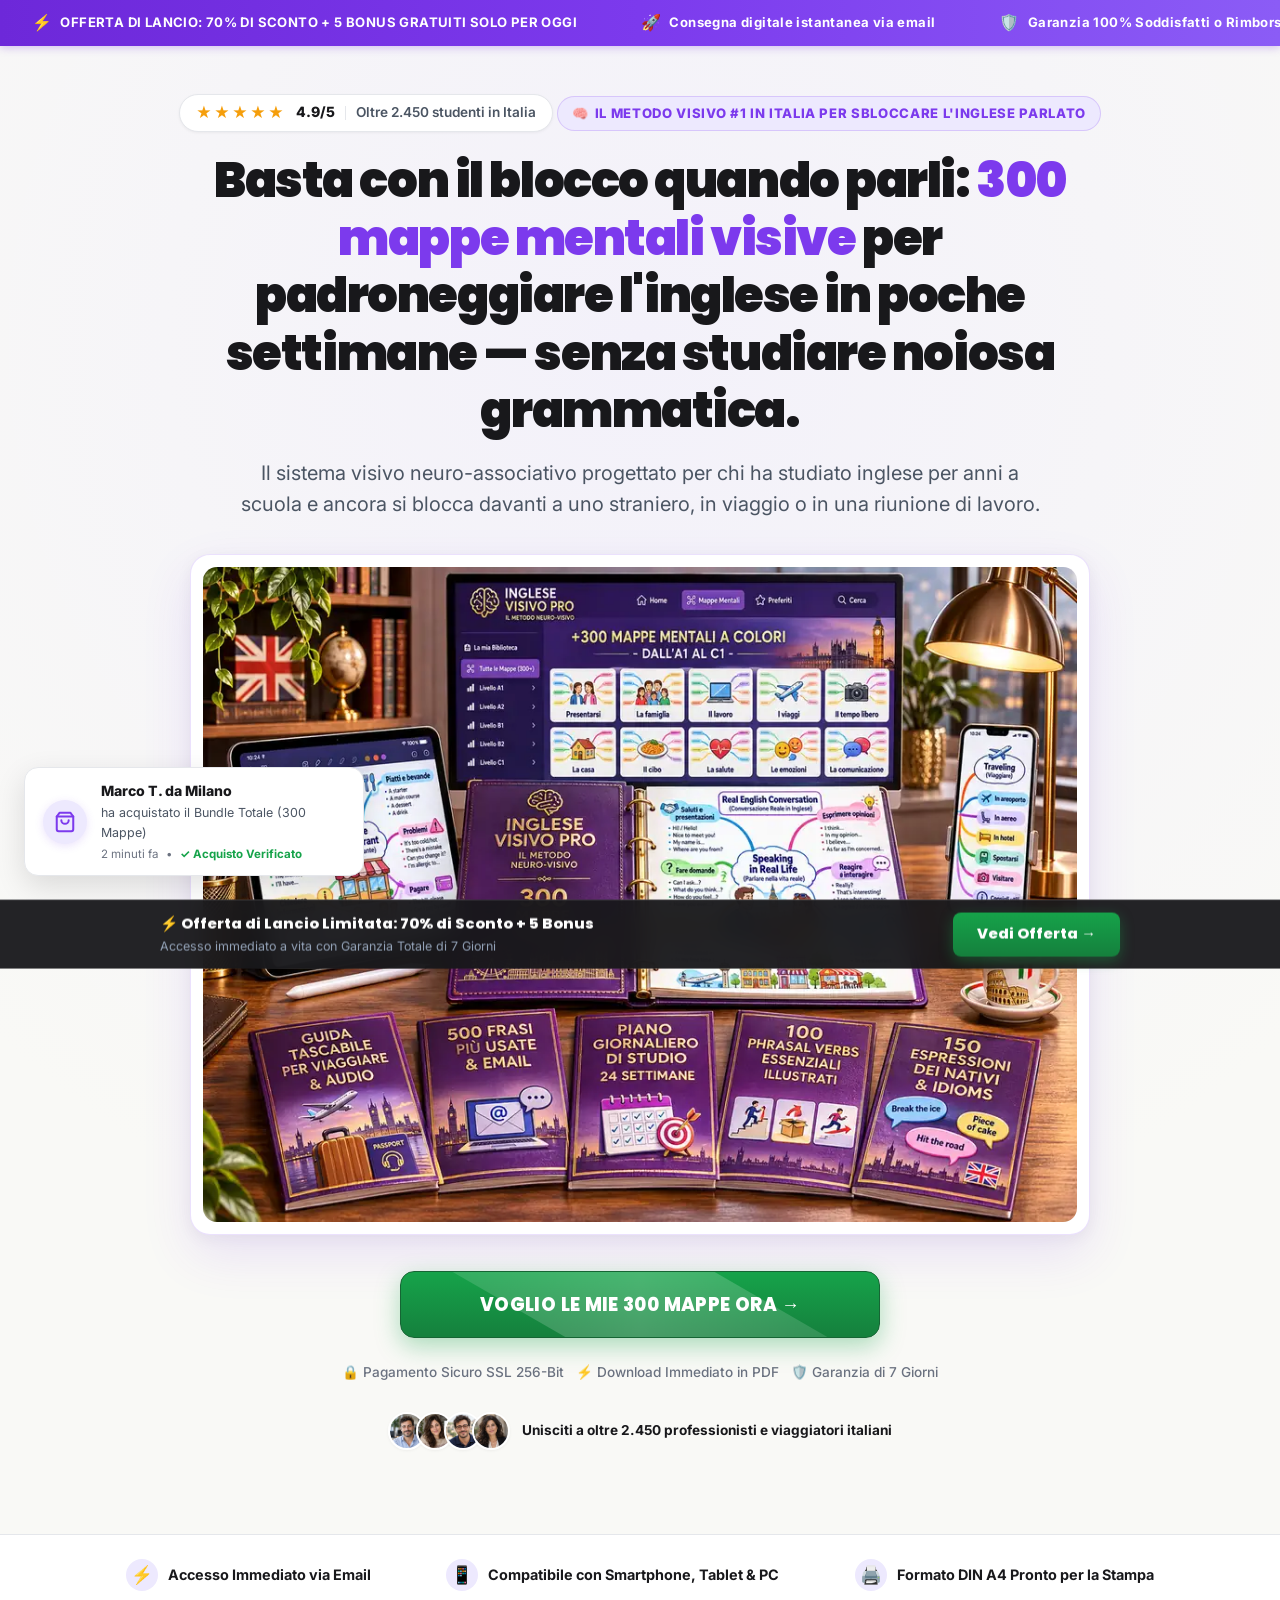
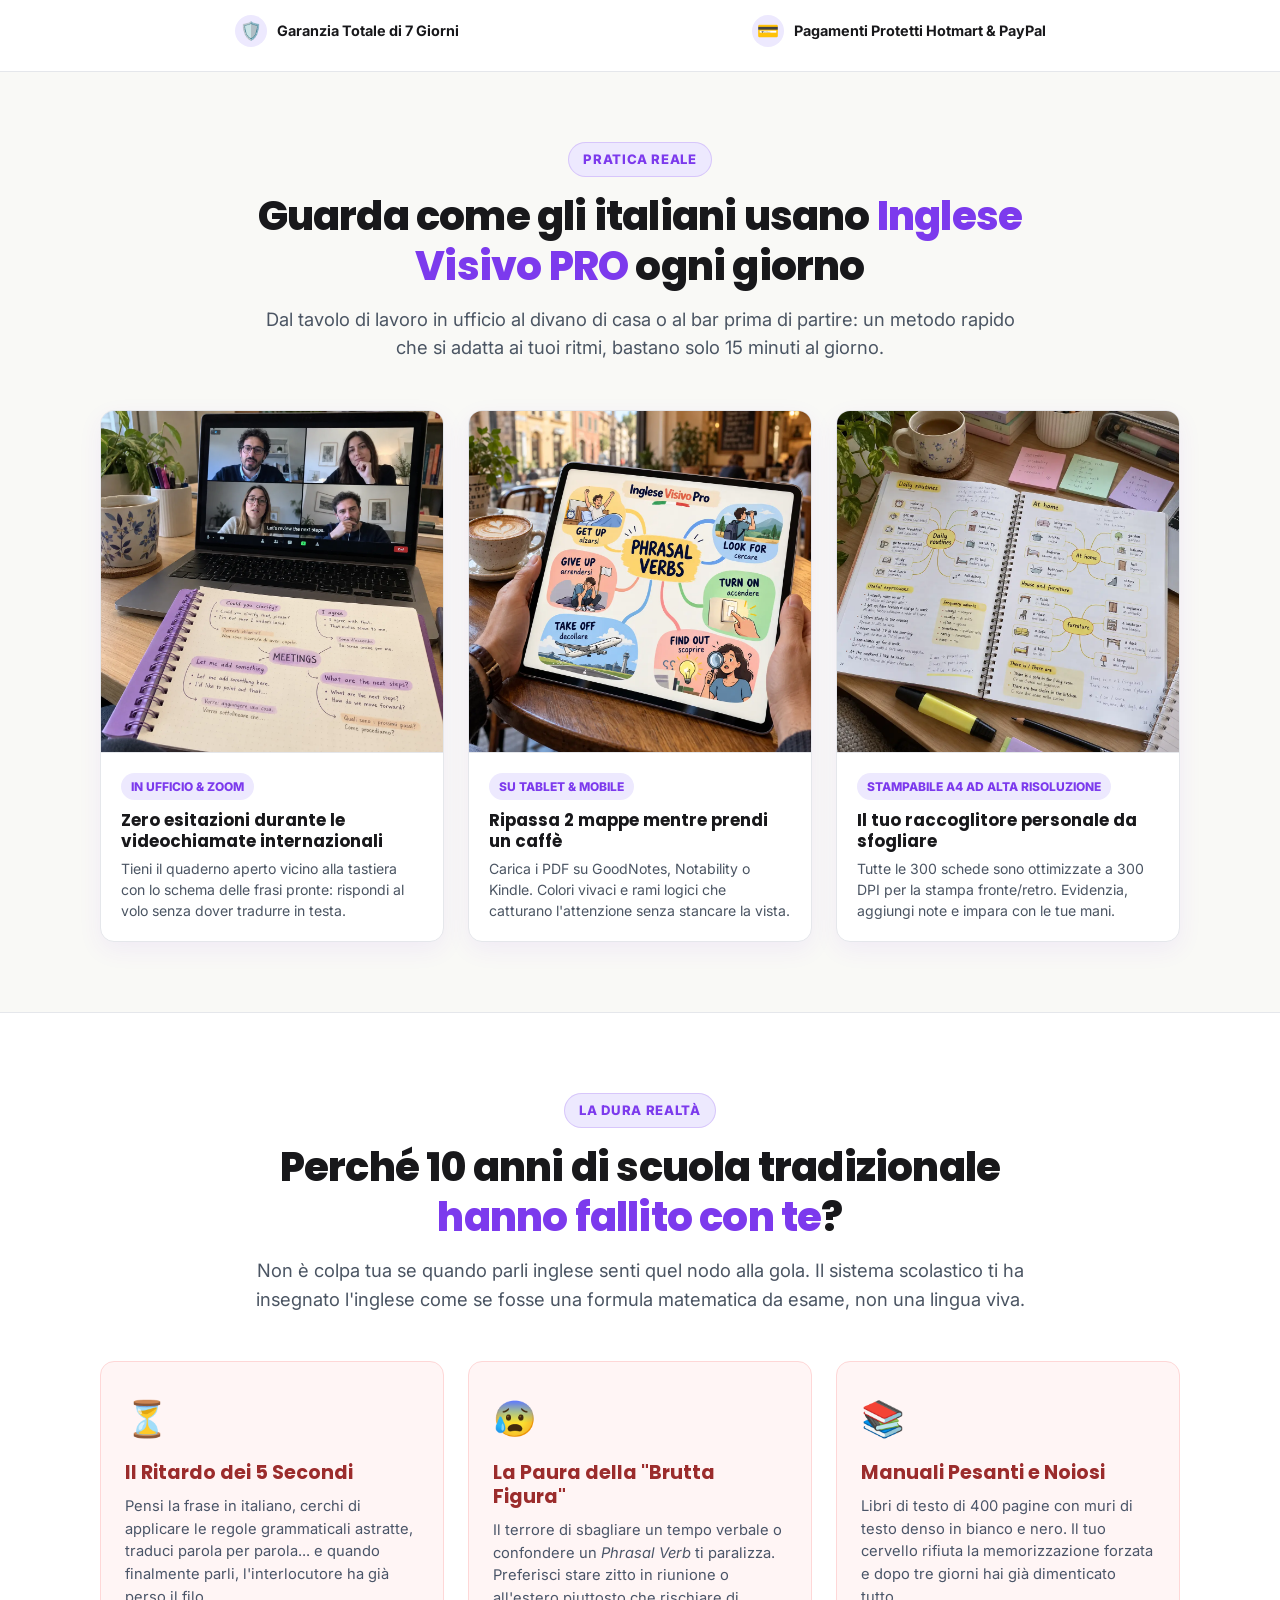
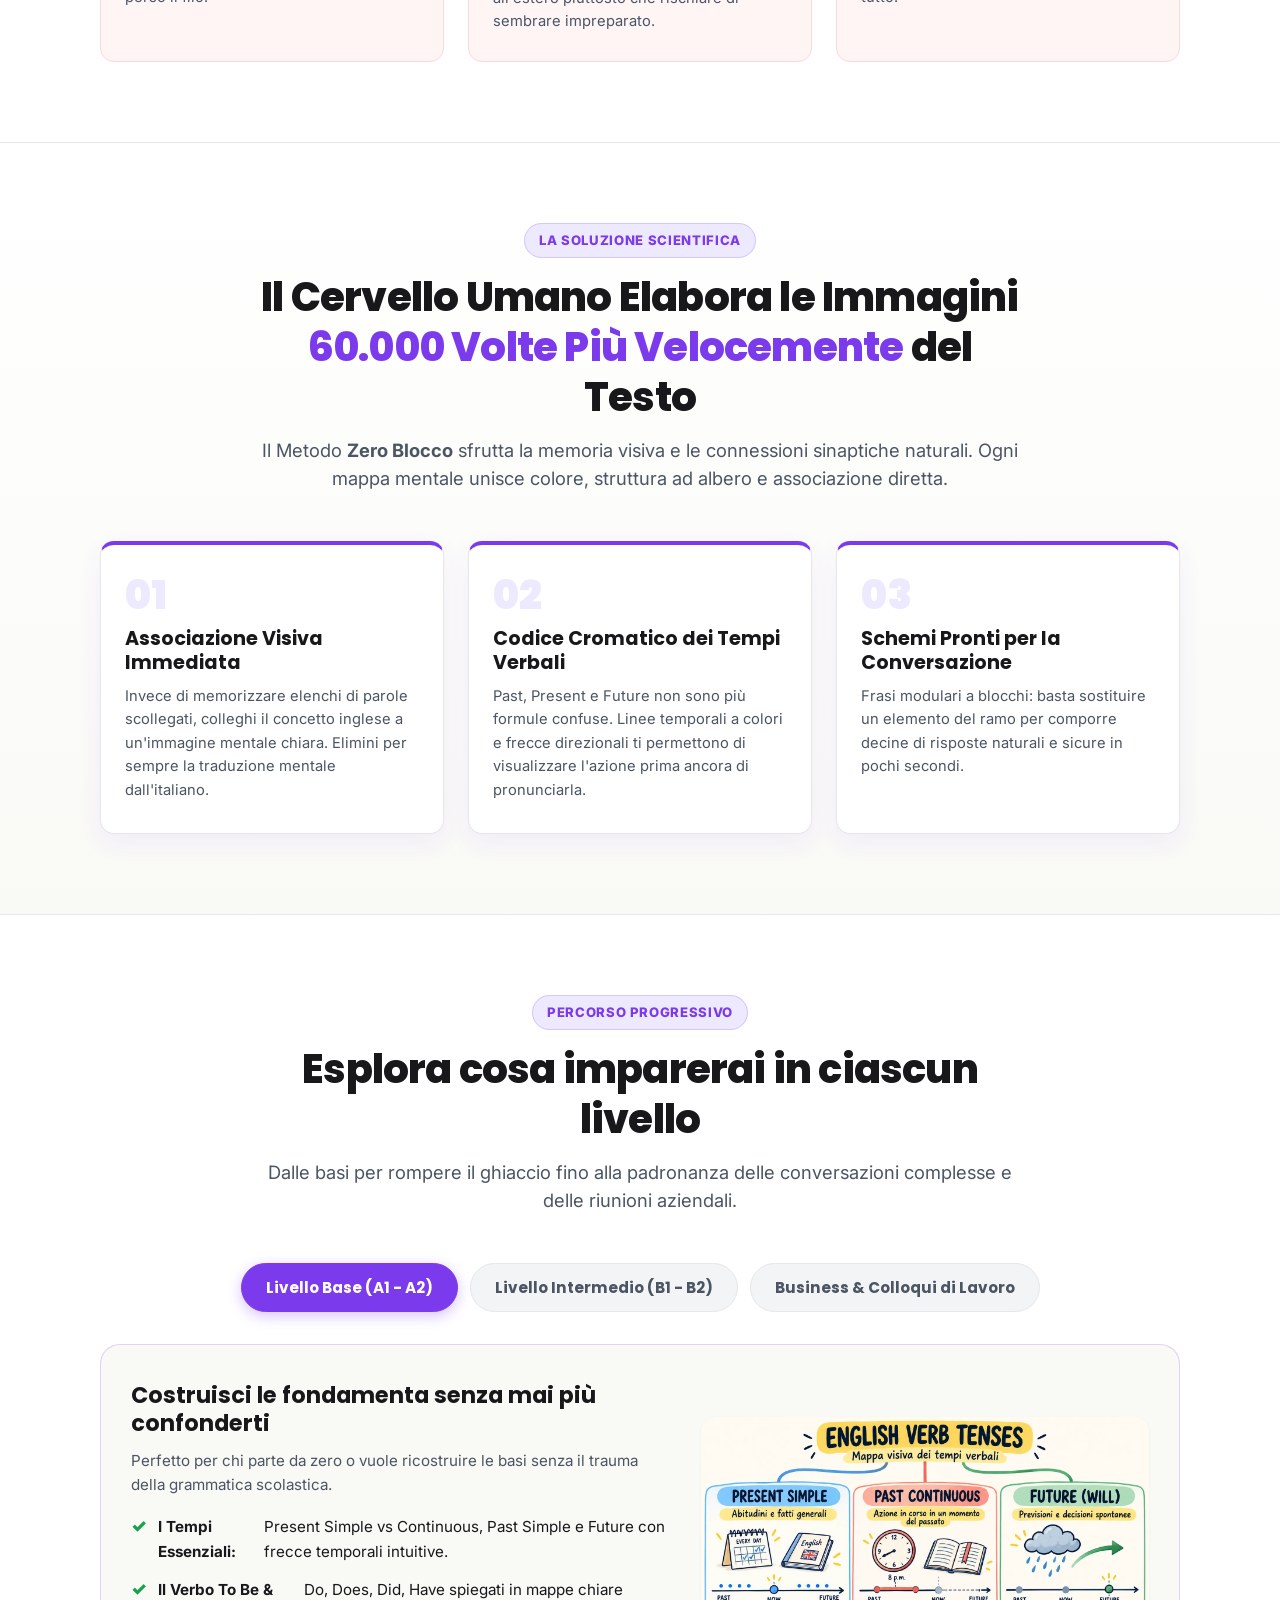
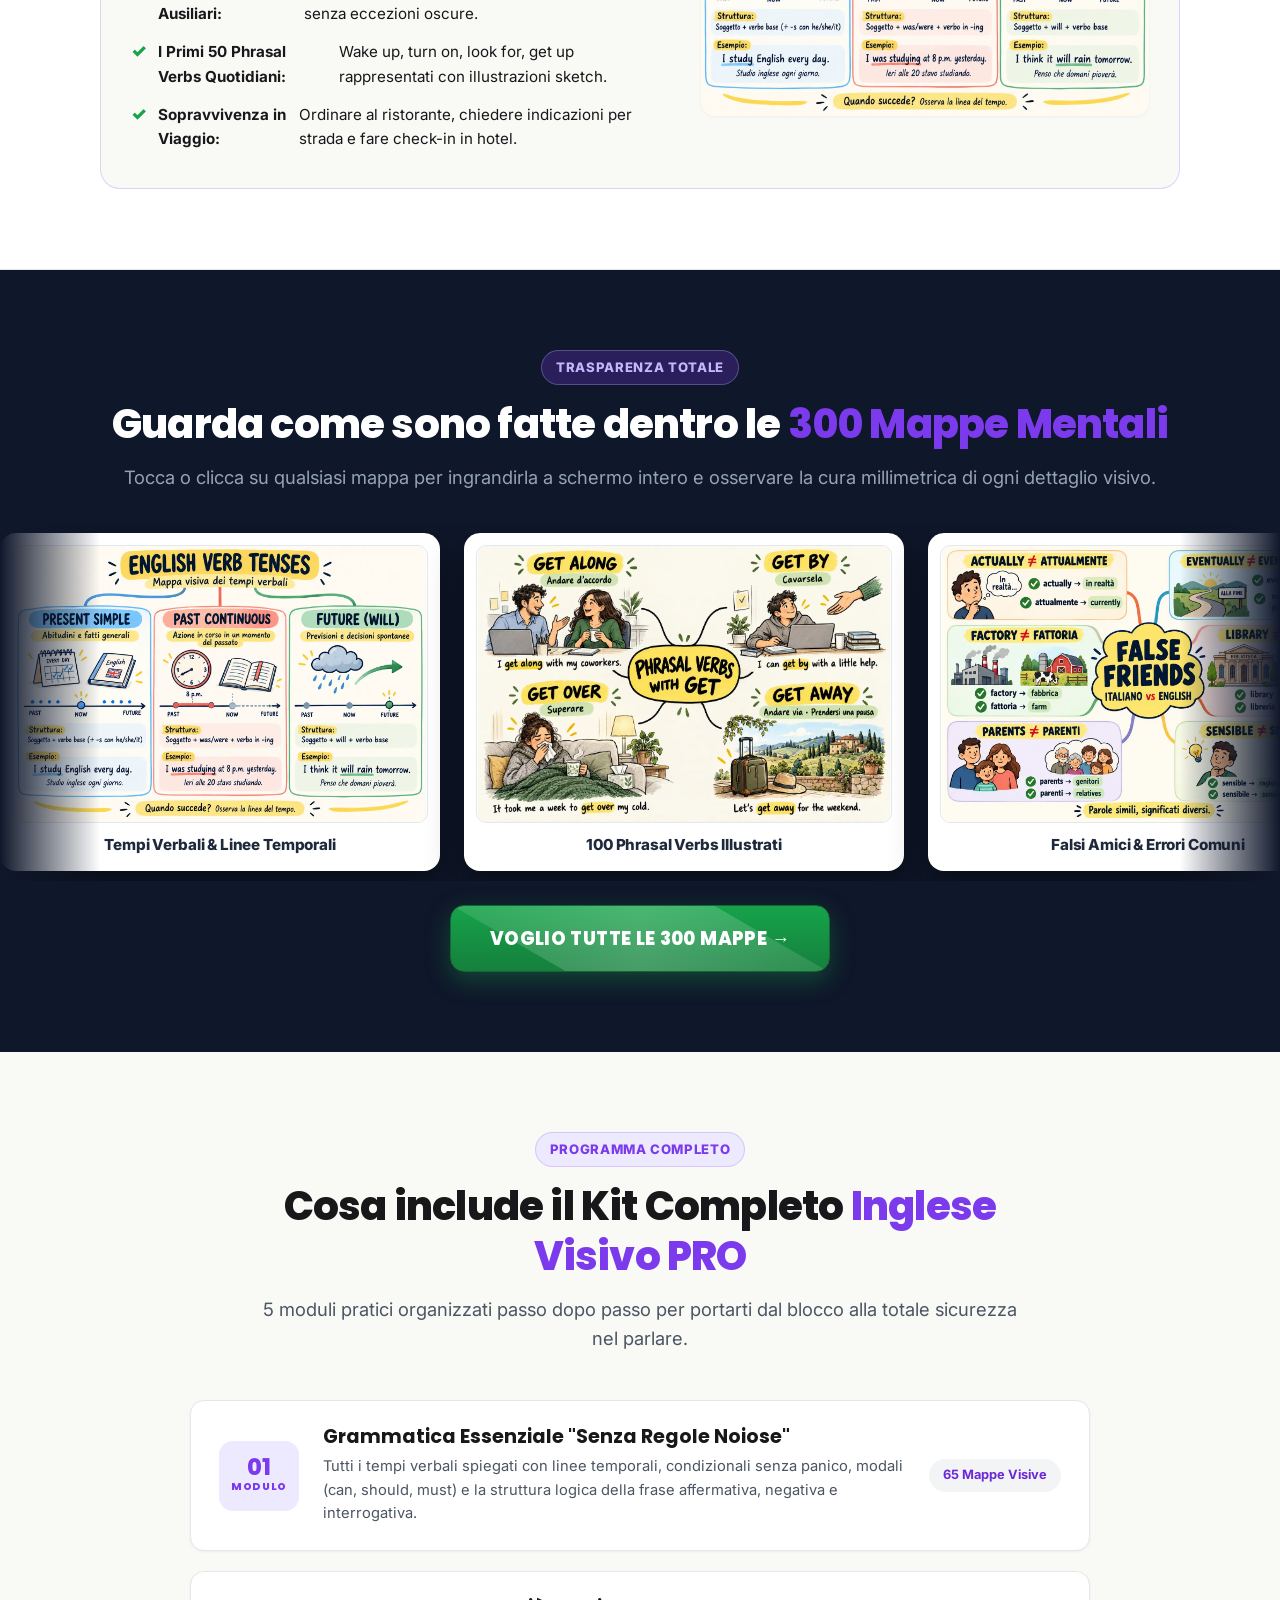
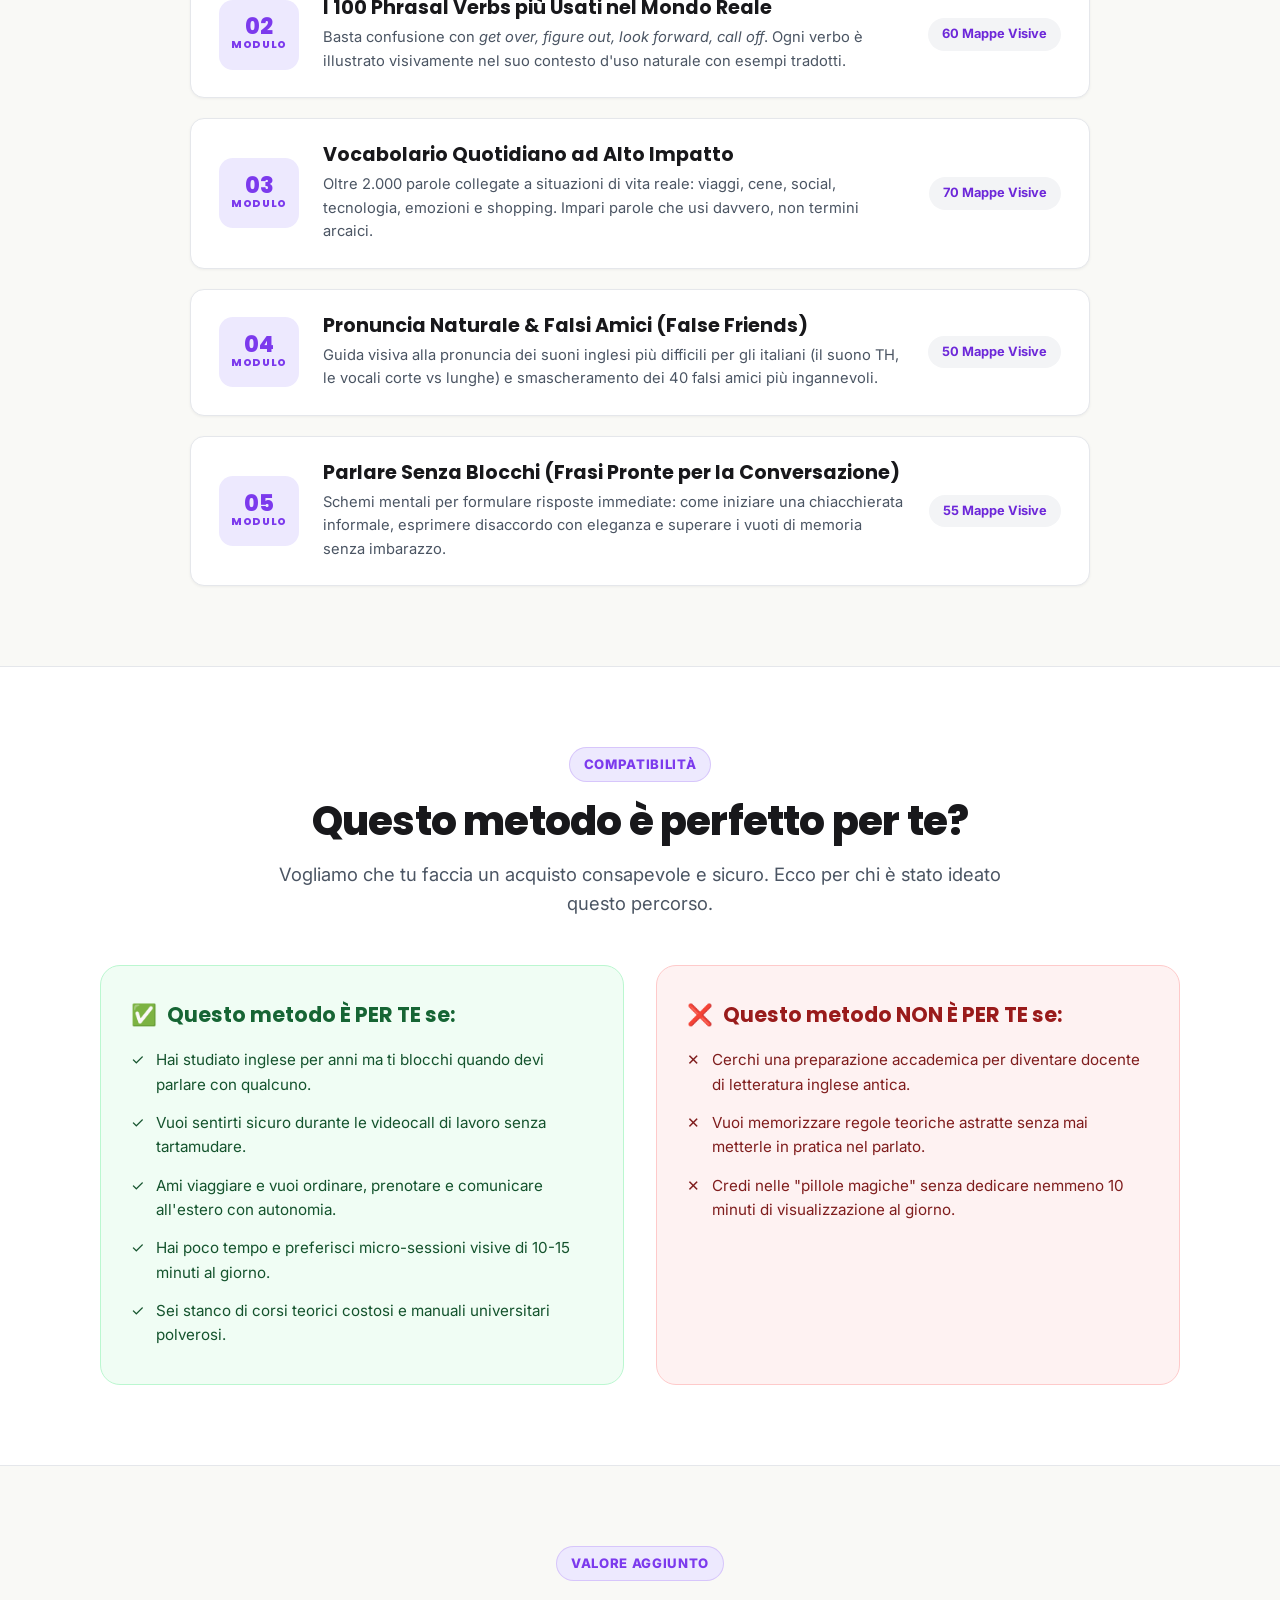
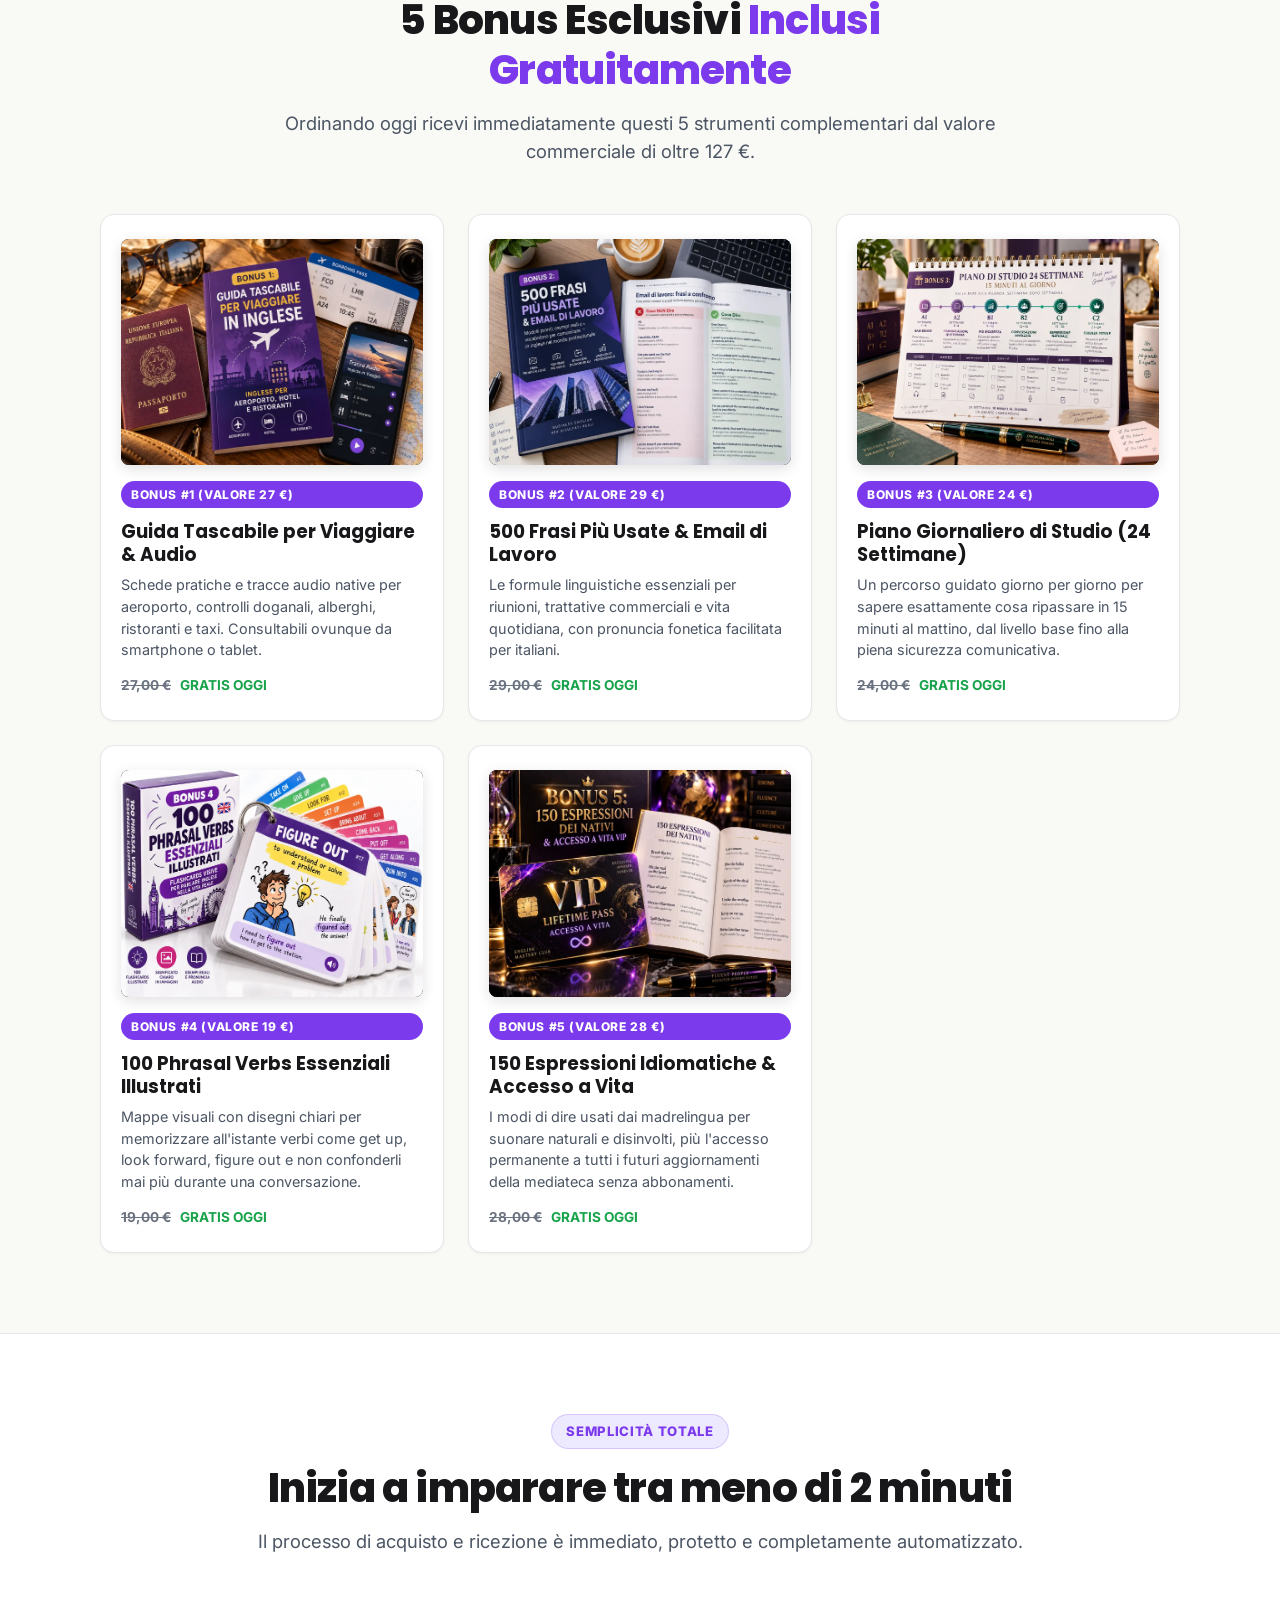
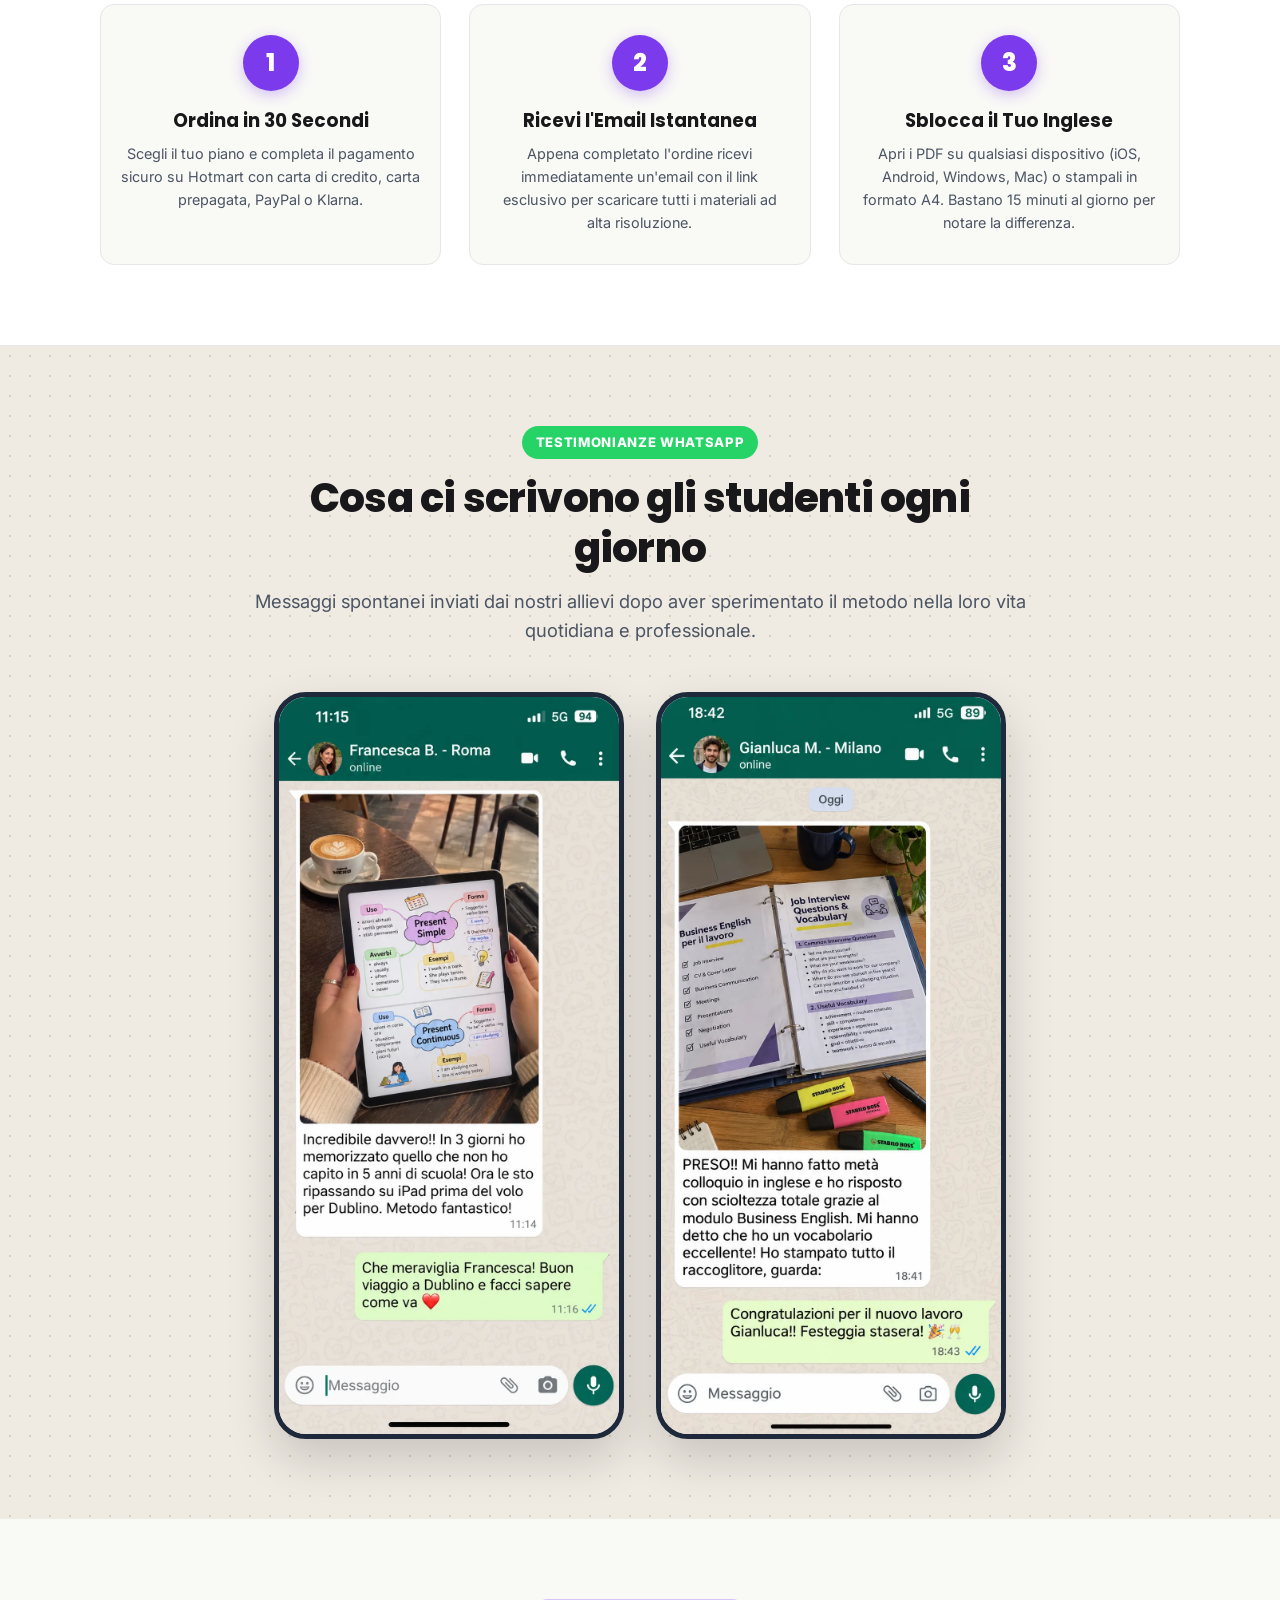
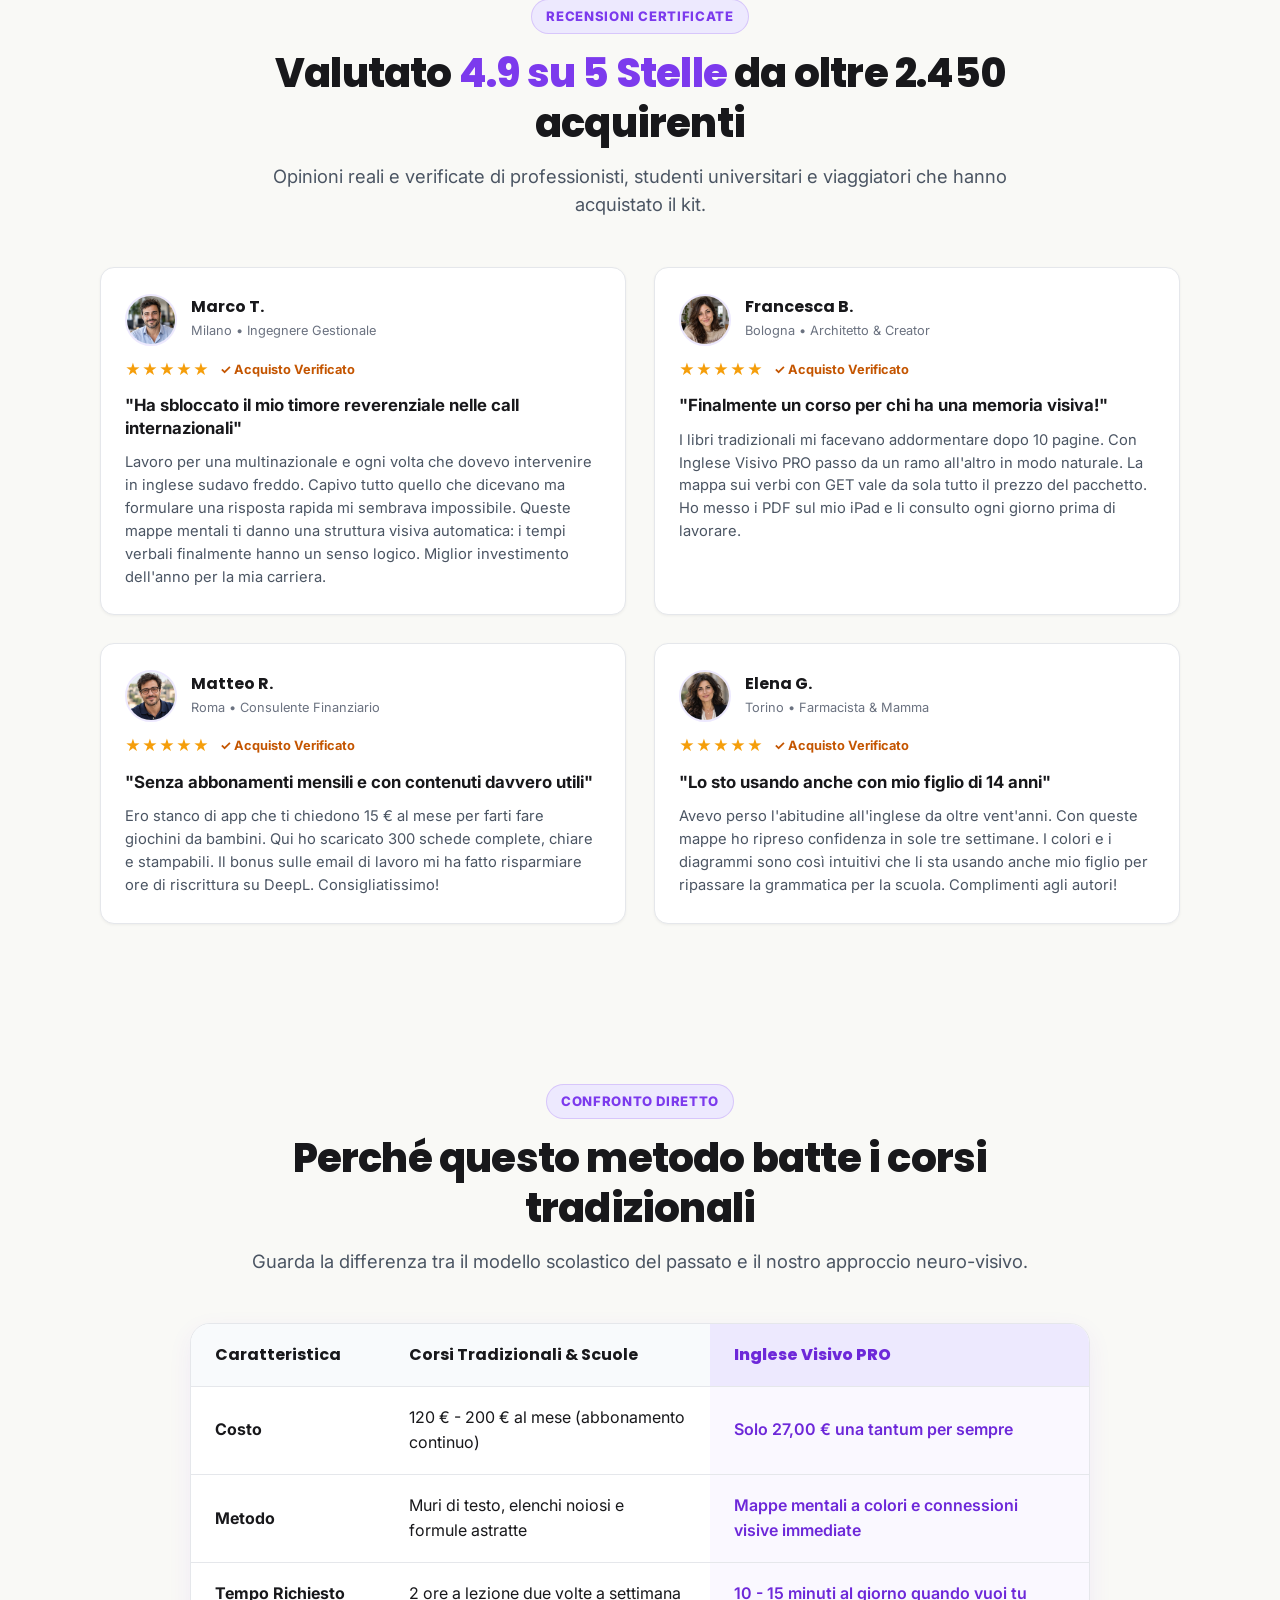
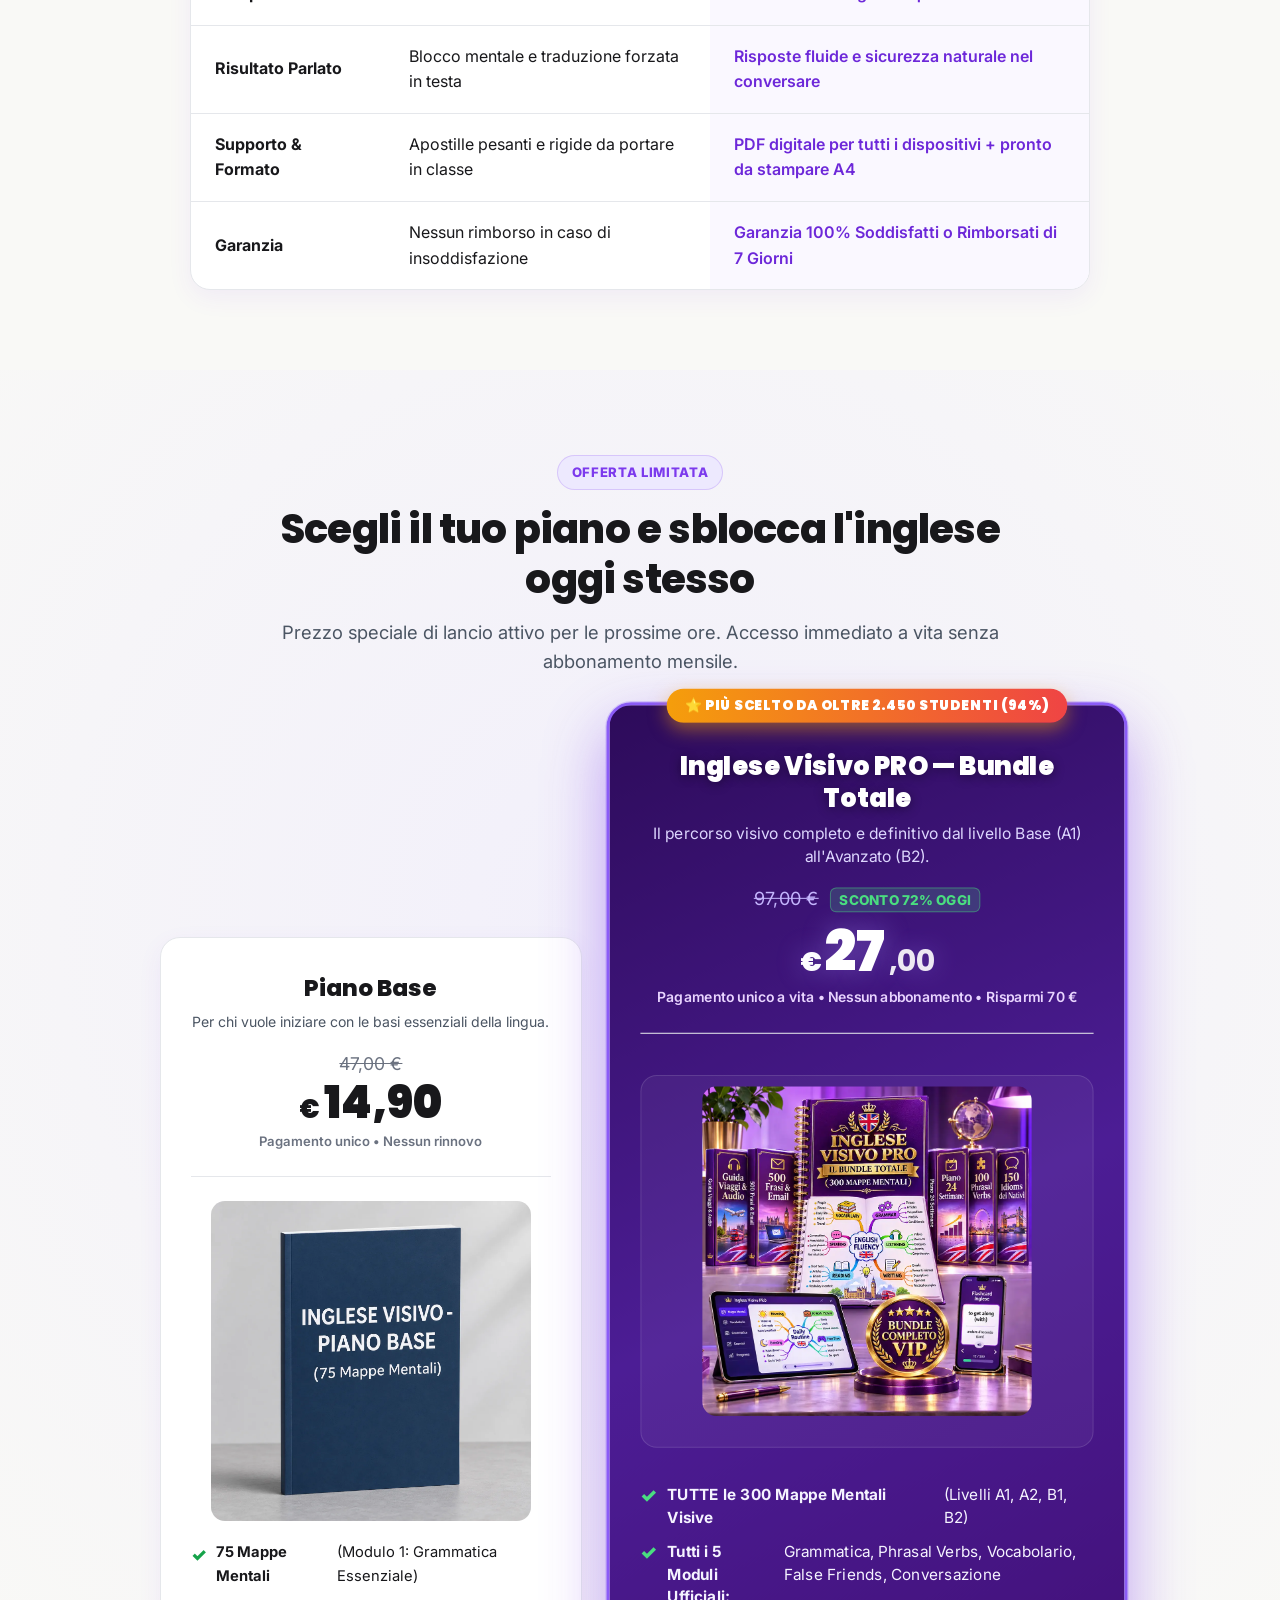
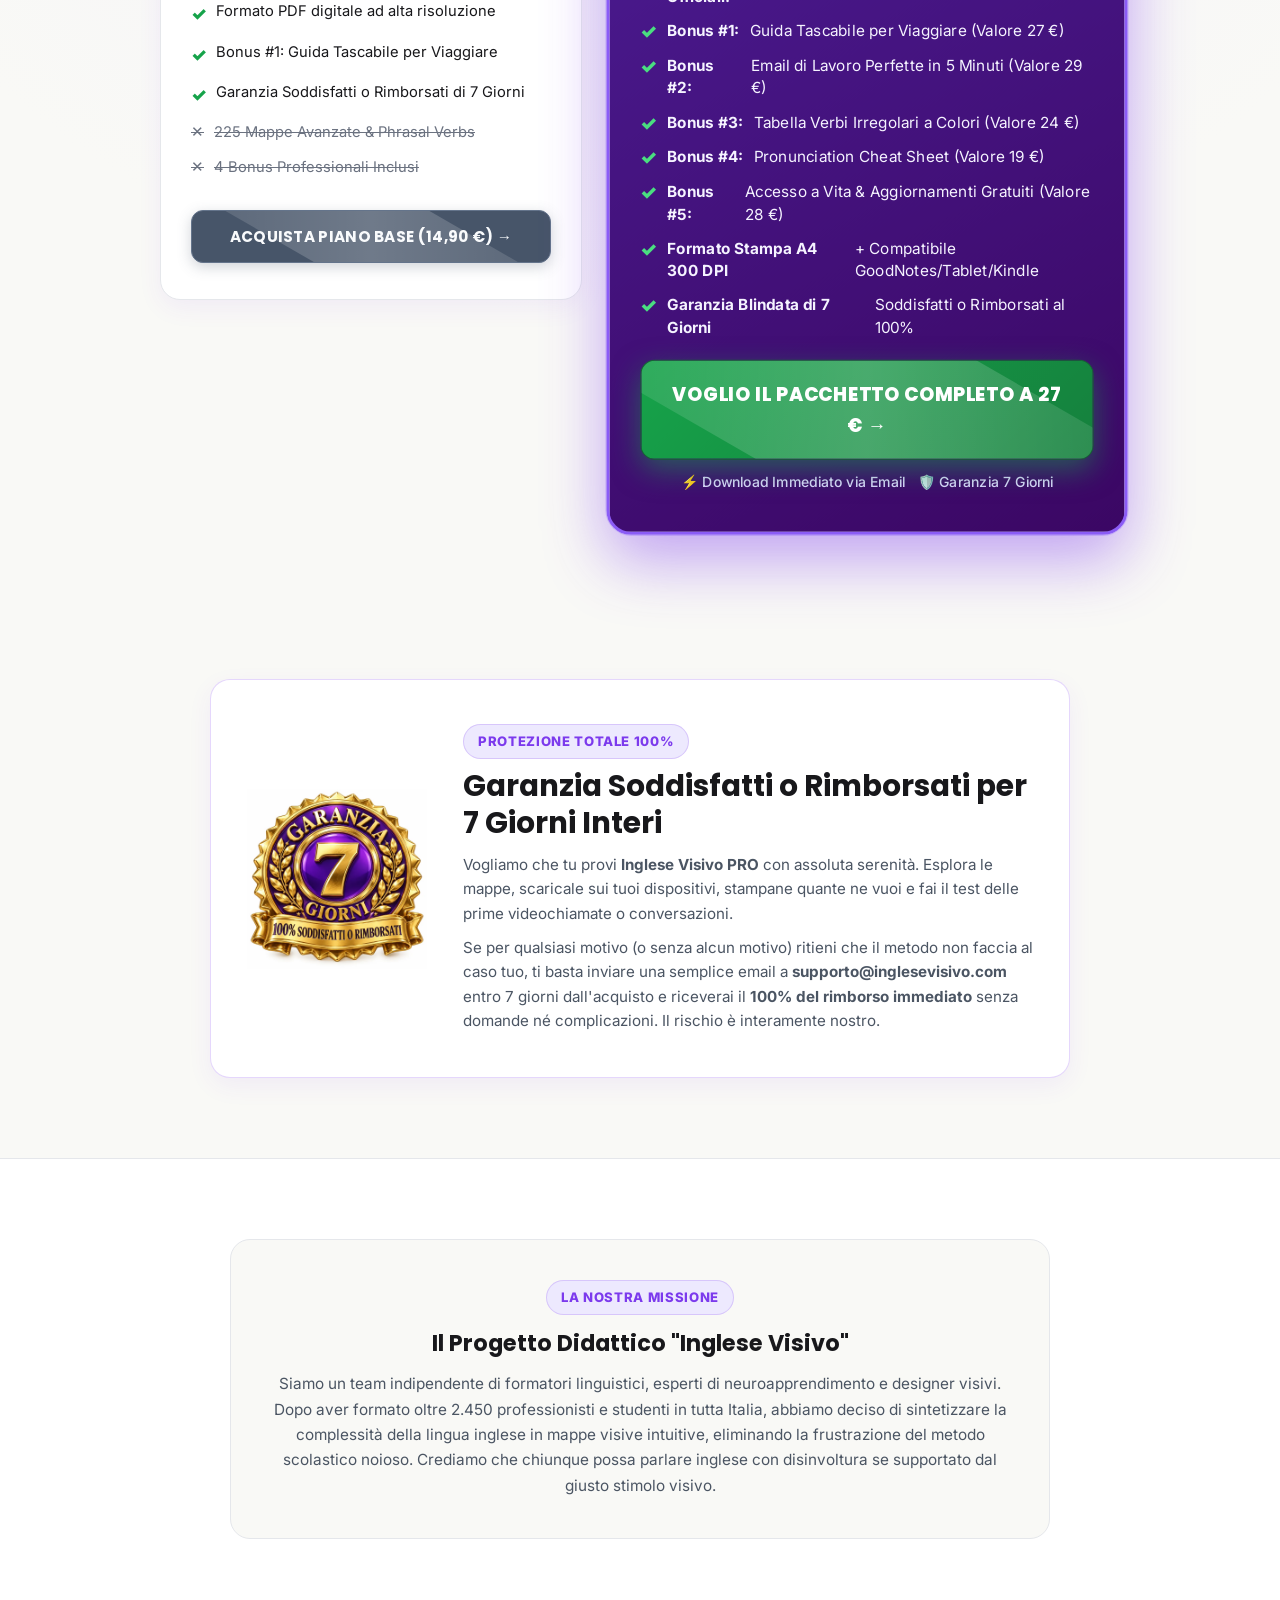
==== index.html @ d67d1958 "perf(web): inject canonical UTMify head scripts + compress all WebP assets <=135KB" ====
<!DOCTYPE html>
<html lang="it">
<head>
  <!-- UTMIFY Pure Tracking (Via Canonica 1 - CERO Meta Pixel directo en Web) -->
  <script
    src="https://cdn.utmify.com.br/scripts/utms/latest.js"
    data-utmify-prevent-subids=""
    async
    defer
  ></script>
  <script>
    window.pixelId = "6ae3f61fe1d93bfc2d9a3083";
    var a = document.createElement("script");
    a.setAttribute("async", "");
    a.setAttribute("defer", "");
    a.setAttribute("src", "https://cdn.utmify.com.br/scripts/pixel/pixel.js");
    document.head.appendChild(a);
  </script>
  <meta charset="UTF-8">
  <meta name="viewport" content="width=device-width, initial-scale=1.0">
  <title>Inglese Visivo PRO — Il Metodo delle 300 Mappe Mentali per Parlare Senza Blocchi</title>
  <meta name="description" content="Sblocca il tuo inglese parlato con 300 mappe mentali visive ad alta risoluzione. Impara dal livello base all'avanzato senza noiosa grammatica. Accesso immediato!">
  
  <!-- Preconnect and DNS Prefetch for Max Loading Speed -->
  <link rel="preconnect" href="https://fonts.googleapis.com">
  <link rel="preconnect" href="https://fonts.gstatic.com" crossorigin>
  <link rel="preconnect" href="https://pay.hotmart.com">
  <link rel="dns-prefetch" href="https://pay.hotmart.com">
  <link rel="preconnect" href="https://cdn.utmify.com.br" crossorigin>
  <link rel="dns-prefetch" href="https://cdn.utmify.com.br">

  <!-- Favicon -->
  <link rel="icon" href="data:image/svg+xml,<svg xmlns=%22http://www.w3.org/2000/svg%22 viewBox=%220 0 100 100%22><text y=%22.9em%22 font-size=%2290%22>🧠</text></svg>">

  <!-- Preload Critical CSS and Hero Mockup -->
  <link rel="preload" href="style.css?v=20261104a" as="style">
  <link rel="preload" href="img/hero-mockup.webp?v=20261104a" as="image" type="image/webp" fetchpriority="high">

  <!-- Main Stylesheet -->
  <link rel="stylesheet" href="style.css?v=20261104a">
</head>
<body>

  <!-- ==========================================================================
       1. MARQUEE CONTINUO SUPERIOR
       ========================================================================== -->
  <div class="top-marquee" aria-label="Annunci e promozioni">
    <div class="marquee-track">
      <div class="marquee-item"><span class="icon">⚡</span> OFFERTA DI LANCIO: 70% DI SCONTO + 5 BONUS GRATUITI SOLO PER OGGI</div>
      <div class="marquee-item"><span class="icon">🚀</span> Consegna digitale istantanea via email</div>
      <div class="marquee-item"><span class="icon">🛡️</span> Garanzia 100% Soddisfatti o Rimborsati di 7 Giorni</div>
      <div class="marquee-item"><span class="icon">♾️</span> Accesso a vita senza abbonamento mensile</div>
      <div class="marquee-item"><span class="icon">⭐</span> Oltre 2.450 italiani hanno già sbloccato il loro inglese parlato</div>
      <!-- Duplicazione per scorrimento infinito continuo -->
      <div class="marquee-item"><span class="icon">⚡</span> OFFERTA DI LANCIO: 70% DI SCONTO + 5 BONUS GRATUITI SOLO PER OGGI</div>
      <div class="marquee-item"><span class="icon">🚀</span> Consegna digitale istantanea via email</div>
      <div class="marquee-item"><span class="icon">🛡️</span> Garanzia 100% Soddisfatti o Rimborsati di 7 Giorni</div>
      <div class="marquee-item"><span class="icon">♾️</span> Accesso a vita senza abbonamento mensile</div>
      <div class="marquee-item"><span class="icon">⭐</span> Oltre 2.450 italiani hanno già sbloccato il loro inglese parlato</div>
    </div>
  </div>

  <!-- ==========================================================================
       2. HERO SECTION BLINDADO (SENZA PREZZO)
       ========================================================================== -->
  <header class="hero-section">
    <div class="container">
      
      <!-- Social Proof Badge -->
      <div class="hero-social-proof-badge">
        <span class="stars">★★★★★</span>
        <span class="rating-num">4.9/5</span>
        <span class="divider"></span>
        <span class="students-count">Oltre 2.450 studenti in Italia</span>
      </div>

      <div class="section-eyebrow">
        <span>🧠</span> Il Metodo Visivo #1 in Italia per Sbloccare l'Inglese Parlato
      </div>

      <h1 class="hero-title">
        Basta con il blocco quando parli: <span class="hl-purple">300 mappe mentali visive</span> per padroneggiare l'inglese in poche settimane — senza studiare noiosa grammatica.
      </h1>

      <p class="hero-subtitle">
        Il sistema visivo neuro-associativo progettato per chi ha studiato inglese per anni a scuola e ancora si blocca davanti a uno straniero, in viaggio o in una riunione di lavoro.
      </p>

      <!-- Mockup 3D Hero P0 (Il Completito Originale) -->
      <div class="hero-mockup-container">
        <picture>
          <source srcset="img/hero-mockup.webp?v=20261104a" type="image/webp">
          <img src="img/hero-mockup.webp?v=20261104a" alt="Inglese Visivo PRO - Mockup del Kit Completo con Monitor, 5 Guide Bonus Esclusive, Tablet e Smartphone" class="hero-mockup-img" width="1448" height="1086" fetchpriority="high" loading="eager" decoding="async">
        </picture>
      </div>

      <!-- CTA Hero (Senza Prezzo) -->
      <div class="hero-cta-wrapper">
        <a href="#prezzi" class="btn-cta" target="_self">
          VOGLIO LE MIE 300 MAPPE ORA →
        </a>
        <div class="cta-microcopy">
          <span>🔒 Pagamento Sicuro SSL 256-Bit</span>
          <span>⚡ Download Immediato in PDF</span>
          <span>🛡️ Garanzia di 7 Giorni</span>
        </div>

        <!-- Student Avatar Stack -->
        <div class="hero-avatar-stack">
          <div class="avatar-group">
            <img src="img/avatar-01.webp" alt="Studente Marco" width="1254" height="1254" loading="lazy" decoding="async">
            <img src="img/avatar-02.webp" alt="Studentessa Francesca" width="1254" height="1254" loading="lazy" decoding="async">
            <img src="img/avatar-03.webp" alt="Studente Matteo" width="1254" height="1254" loading="lazy" decoding="async">
            <img src="img/avatar-04.webp" alt="Studentessa Elena" width="1254" height="1254" loading="lazy" decoding="async">
          </div>
          <span class="avatar-group-text">Unisciti a oltre 2.450 professionisti e viaggiatori italiani</span>
        </div>
      </div>

    </div>
  </header>

  <!-- ==========================================================================
       3. BARRA DI FIDUCIA E SIGILLI UFFICIALI
       ========================================================================== -->
  <section class="trust-bar-section" aria-label="Garanzie di acquisto e sicurezza">
    <div class="container">
      <div class="trust-grid">
        <div class="trust-item">
          <div class="trust-item-icon">⚡</div>
          <span>Accesso Immediato via Email</span>
        </div>
        <div class="trust-item">
          <div class="trust-item-icon">📱</div>
          <span>Compatibile con Smartphone, Tablet & PC</span>
        </div>
        <div class="trust-item">
          <div class="trust-item-icon">🖨️</div>
          <span>Formato DIN A4 Pronto per la Stampa</span>
        </div>
        <div class="trust-item">
          <div class="trust-item-icon">🛡️</div>
          <span>Garanzia Totale di 7 Giorni</span>
        </div>
        <div class="trust-item">
          <div class="trust-item-icon">💳</div>
          <span>Pagamenti Protetti Hotmart & PayPal</span>
        </div>
      </div>
    </div>
  </section>

  <!-- ==========================================================================
       4. ZONA SUPERIORE: GALLERIA VISUALE IN AZIONE
       ========================================================================== -->
  <section class="section action-gallery-section">
    <div class="container">
      <div class="section-header">
        <div class="section-eyebrow">Pratica Reale</div>
        <h2 class="section-title">Guarda come gli italiani usano <span class="hl-purple">Inglese Visivo PRO</span> ogni giorno</h2>
        <p class="section-subtitle">
          Dal tavolo di lavoro in ufficio al divano di casa o al bar prima di partire: un metodo rapido che si adatta ai tuoi ritmi, bastano solo 15 minuti al giorno.
        </p>
      </div>

      <div class="gallery-grid">
        <div class="action-card">
          <img src="img/whatsapp-photo-01.webp" alt="Riunione di lavoro in Zoom con mappe mentali" class="action-card-img" loading="lazy" width="1254" height="1254" decoding="async">
          <div class="action-card-body">
            <span class="action-card-tag">In Ufficio & Zoom</span>
            <h3 class="action-card-title">Zero esitazioni durante le videochiamate internazionali</h3>
            <p class="action-card-desc">Tieni il quaderno aperto vicino alla tastiera con lo schema delle frasi pronte: rispondi al volo senza dover tradurre in testa.</p>
          </div>
        </div>

        <div class="action-card">
          <img src="img/whatsapp-photo-02.webp" alt="Studio su iPad in caffetteria" class="action-card-img" loading="lazy" width="1254" height="1254" decoding="async">
          <div class="action-card-body">
            <span class="action-card-tag">Su Tablet & Mobile</span>
            <h3 class="action-card-title">Ripassa 2 mappe mentre prendi un caffè</h3>
            <p class="action-card-desc">Carica i PDF su GoodNotes, Notability o Kindle. Colori vivaci e rami logici che catturano l'attenzione senza stancare la vista.</p>
          </div>
        </div>

        <div class="action-card">
          <img src="img/whatsapp-photo-03.webp" alt="Quaderno stampato e rilegato su scrivania" class="action-card-img" loading="lazy" width="1254" height="1254" decoding="async">
          <div class="action-card-body">
            <span class="action-card-tag">Stampabile A4 ad Alta Risoluzione</span>
            <h3 class="action-card-title">Il tuo raccoglitore personale da sfogliare</h3>
            <p class="action-card-desc">Tutte le 300 schede sono ottimizzate a 300 DPI per la stampa fronte/retro. Evidenzia, aggiungi note e impara con le tue mani.</p>
          </div>
        </div>
      </div>
    </div>
  </section>

  <!-- ==========================================================================
       5. IL TRAUMA NAZIONALE ITALIANO (IL GRANDE PROBLEMA)
       ========================================================================== -->
  <section class="section problem-section">
    <div class="container">
      <div class="section-header">
        <div class="section-eyebrow">La dura realtà</div>
        <h2 class="section-title">Perché 10 anni di scuola tradizionale <span class="hl-purple">hanno fallito con te</span>?</h2>
        <p class="section-subtitle">
          Non è colpa tua se quando parli inglese senti quel nodo alla gola. Il sistema scolastico ti ha insegnato l'inglese come se fosse una formula matematica da esame, non una lingua viva.
        </p>
      </div>

      <div class="problem-grid">
        <div class="problem-card">
          <div class="problem-icon">⏳</div>
          <h3>Il Ritardo dei 5 Secondi</h3>
          <p>Pensi la frase in italiano, cerchi di applicare le regole grammaticali astratte, traduci parola per parola... e quando finalmente parli, l'interlocutore ha già perso il filo.</p>
        </div>

        <div class="problem-card">
          <div class="problem-icon">😰</div>
          <h3>La Paura della "Brutta Figura"</h3>
          <p>Il terrore di sbagliare un tempo verbale o confondere un <em>Phrasal Verb</em> ti paralizza. Preferisci stare zitto in riunione o all'estero piuttosto che rischiare di sembrare impreparato.</p>
        </div>

        <div class="problem-card">
          <div class="problem-icon">📚</div>
          <h3>Manuali Pesanti e Noiosi</h3>
          <p>Libri di testo di 400 pagine con muri di testo denso in bianco e nero. Il tuo cervello rifiuta la memorizzazione forzata e dopo tre giorni hai già dimenticato tutto.</p>
        </div>
      </div>
    </div>
  </section>

  <!-- ==========================================================================
       6. MECCANISMO UNICO: IL METODO NEURO-VISIVO "ZERO BLOCCO"
       ========================================================================== -->
  <section class="section mechanism-section">
    <div class="container">
      <div class="section-header">
        <div class="section-eyebrow">La Soluzione Scientifica</div>
        <h2 class="section-title">Il Cervello Umano Elabora le Immagini <span class="hl-purple">60.000 Volte Più Velocemente</span> del Testo</h2>
        <p class="section-subtitle">
          Il Metodo <strong>Zero Blocco</strong> sfrutta la memoria visiva e le connessioni sinaptiche naturali. Ogni mappa mentale unisce colore, struttura ad albero e associazione diretta.
        </p>
      </div>

      <div class="mechanism-pillars-grid">
        <div class="pillar-card">
          <div class="pillar-num">01</div>
          <h3>Associazione Visiva Immediata</h3>
          <p>Invece di memorizzare elenchi di parole scollegati, colleghi il concetto inglese a un'immagine mentale chiara. Elimini per sempre la traduzione mentale dall'italiano.</p>
        </div>

        <div class="pillar-card">
          <div class="pillar-num">02</div>
          <h3>Codice Cromatico dei Tempi Verbali</h3>
          <p>Past, Present e Future non sono più formule confuse. Linee temporali a colori e frecce direzionali ti permettono di visualizzare l'azione prima ancora di pronunciarla.</p>
        </div>

        <div class="pillar-card">
          <div class="pillar-num">03</div>
          <h3>Schemi Pronti per la Conversazione</h3>
          <p>Frasi modulari a blocchi: basta sostituire un elemento del ramo per comporre decine di risposte naturali e sicure in pochi secondi.</p>
        </div>
      </div>
    </div>
  </section>

  <!-- ==========================================================================
       7. SELETTORE INTERATTIVO DI LIVELLI (A1-A2, B1-B2, BUSINESS)
       ========================================================================== -->
  <section class="section levels-section" id="livelli">
    <div class="container">
      <div class="section-header">
        <div class="section-eyebrow">Percorso Progressivo</div>
        <h2 class="section-title">Esplora cosa imparerai in ciascun livello</h2>
        <p class="section-subtitle">
          Dalle basi per rompere il ghiaccio fino alla padronanza delle conversazioni complesse e delle riunioni aziendali.
        </p>
      </div>

      <div class="levels-tabs-wrapper">
        <button class="level-tab-btn active" data-tab="tab-base">Livello Base (A1 - A2)</button>
        <button class="level-tab-btn" data-tab="tab-intermedio">Livello Intermedio (B1 - B2)</button>
        <button class="level-tab-btn" data-tab="tab-business">Business & Colloqui di Lavoro</button>
      </div>

      <!-- Tab 1: Base -->
      <div class="level-content-box active" id="tab-base">
        <div class="level-grid">
          <div>
            <h3 style="font-size: 1.4rem; margin-bottom: 12px; color: var(--text-dark);">Costruisci le fondamenta senza mai più confonderti</h3>
            <p style="color: var(--text-muted); font-size: 0.95rem;">Perfetto per chi parte da zero o vuole ricostruire le basi senza il trauma della grammatica scolastica.</p>
            <ul class="level-bullets">
              <li><span class="bullet-icon">✓</span> <strong>I Tempi Essenziali:</strong> Present Simple vs Continuous, Past Simple e Future con frecce temporali intuitive.</li>
              <li><span class="bullet-icon">✓</span> <strong>Il Verbo To Be & Ausiliari:</strong> Do, Does, Did, Have spiegati in mappe chiare senza eccezioni oscure.</li>
              <li><span class="bullet-icon">✓</span> <strong>I Primi 50 Phrasal Verbs Quotidiani:</strong> Wake up, turn on, look for, get up rappresentati con illustrazioni sketch.</li>
              <li><span class="bullet-icon">✓</span> <strong>Sopravvivenza in Viaggio:</strong> Ordinare al ristorante, chiedere indicazioni per strada e fare check-in in hotel.</li>
            </ul>
          </div>
          <div>
            <img src="img/mapa-tempi-verbali.webp?v=20261103d" alt="Mappa Mentale Tempi Verbali Inglese" style="border-radius: var(--radius-md); box-shadow: var(--shadow-sm); width: 100%; cursor: pointer;" onclick="openLightbox(this.src, 'Mappa Mentale: English Verb Tenses')" width="1536" height="1024" loading="lazy" decoding="async">
          </div>
        </div>
      </div>

      <!-- Tab 2: Intermedio -->
      <div class="level-content-box" id="tab-intermedio">
        <div class="level-grid">
          <div>
            <h3 style="font-size: 1.4rem; margin-bottom: 12px; color: var(--text-dark);">Padroneggia le sfumature e parla con naturalezza</h3>
            <p style="color: var(--text-muted); font-size: 0.95rem;">Il livello in cui la maggior parte degli italiani si blocca: qui impari a pensare direttamente in inglese.</p>
            <ul class="level-bullets">
              <li><span class="bullet-icon">✓</span> <strong>Condizionali Senza Panico:</strong> Zero, First, Second e Third Conditional spiegati con alberi di causa-effetto.</li>
              <li><span class="bullet-icon">✓</span> <strong>I "Falsi Amici" (False Friends):</strong> Come non confondere mai più <em>actually</em> con <em>attualmente</em> o <em>factory</em> con <em>fattoria</em>.</li>
              <li><span class="bullet-icon">✓</span> <strong>Verbi Irregolari a Colori:</strong> Raggruppati per armonia di suono e schemi ritmici, non in noioso ordine alfabetico.</li>
              <li><span class="bullet-icon">✓</span> <strong>Connettori di Discorso:</strong> Although, however, moreover, furthermore per formulare opinioni articolate.</li>
            </ul>
          </div>
          <div>
            <img src="img/mapa-phrasal-verbs.webp?v=20261103d" alt="Mappa Mentale Phrasal Verbs" style="border-radius: var(--radius-md); box-shadow: var(--shadow-sm); width: 100%; cursor: pointer;" onclick="openLightbox(this.src, 'Mappa Mentale: Phrasal Verbs with GET')" width="1536" height="1024" loading="lazy" decoding="async">
          </div>
        </div>
      </div>

      <!-- Tab 3: Business -->
      <div class="level-content-box" id="tab-business">
        <div class="level-grid">
          <div>
            <h3 style="font-size: 1.4rem; margin-bottom: 12px; color: var(--text-dark);">Inglese Professionale per Carriera e Riunioni</h3>
            <p style="color: var(--text-muted); font-size: 0.95rem;">Perché perdere una promozione o un cliente per colpa di un inglese incerto? Ecco le formule executive.</p>
            <ul class="level-bullets">
              <li><span class="bullet-icon">✓</span> <strong>Gestire Riunioni Zoom & Teams:</strong> Come aprire la chiamata, chiedere chiarimenti ed esprimere dissenso diplomatico.</li>
              <li><span class="bullet-icon">✓</span> <strong>Email Aziendali Perfette in 3 Minuti:</strong> Template visivi per seguire clienti, confermare accordi e sollecitare risposte.</li>
              <li><span class="bullet-icon">✓</span> <strong>Colloqui di Lavoro Internazionali:</strong> Come presentare i propri punti di forza e gestire le domande trabocchetto.</li>
              <li><span class="bullet-icon">✓</span> <strong>Negoziazione e Contratti:</strong> Il lessico commerciale formale per tutelare i tuoi progetti con clienti esteri.</li>
            </ul>
          </div>
          <div>
            <img src="img/mapa-business-zoom.webp?v=20261103d" alt="Mappa Mentale Business English" style="border-radius: var(--radius-md); box-shadow: var(--shadow-sm); width: 100%; cursor: pointer;" onclick="openLightbox(this.src, 'Mappa Mentale: Business English & Zoom Calls')" width="1536" height="1024" loading="lazy" decoding="async">
          </div>
        </div>
      </div>

    </div>
  </section>

  <!-- ==========================================================================
       8. CARRUSEL CONTINUO "GUARDA COME SONO FATTE DENTRO"
       ========================================================================== -->
  <section class="section showcase-section" id="anteprima">
    <div class="container" style="text-align: center;">
      <div class="section-eyebrow" style="background: rgba(124, 58, 237, 0.25); color: #C4B5FD; border-color: rgba(196, 181, 253, 0.3);">
        Trasparenza Totale
      </div>
      <h2 class="section-title">Guarda come sono fatte dentro le <span class="hl-purple">300 Mappe Mentali</span></h2>
      <p class="section-subtitle">
        Tocca o clicca su qualsiasi mappa per ingrandirla a schermo intero e osservare la cura millimetrica di ogni dettaglio visivo.
      </p>
    </div>

    <div class="carousel-container">
      <div class="carousel-track-continuous">
        
        <!-- Slide 1 -->
        <div class="sheet-slide-card" onclick="openLightbox('img/mapa-tempi-verbali.webp?v=20261102b', 'Modulo 1: English Verb Tenses Timeline')">
          <img src="img/mapa-tempi-verbali.webp?v=20261103d" alt="Mappa Tempi Verbali" class="sheet-slide-img" loading="eager" width="1536" height="1024" decoding="async">
          <div class="sheet-slide-title">Tempi Verbali & Linee Temporali</div>
        </div>

        <!-- Slide 2 -->
        <div class="sheet-slide-card" onclick="openLightbox('img/mapa-phrasal-verbs.webp?v=20261102b', 'Modulo 2: Phrasal Verbs con GET')">
          <img src="img/mapa-phrasal-verbs.webp?v=20261103d" alt="Mappa Phrasal Verbs" class="sheet-slide-img" loading="eager" width="1536" height="1024" decoding="async">
          <div class="sheet-slide-title">100 Phrasal Verbs Illustrati</div>
        </div>

        <!-- Slide 3 -->
        <div class="sheet-slide-card" onclick="openLightbox('img/mapa-false-friends.webp?v=20261102b', 'Modulo 4: Falsi Amici Italiano-Inglese')">
          <img src="img/mapa-false-friends.webp?v=20261103d" alt="Mappa Falsi Amici" class="sheet-slide-img" loading="eager" width="1536" height="1024" decoding="async">
          <div class="sheet-slide-title">Falsi Amici & Errori Comuni</div>
        </div>

        <!-- Slide 4 -->
        <div class="sheet-slide-card" onclick="openLightbox('img/mapa-travel-airport.webp?v=20261102b', 'Bonus 1: Travel & Airport Guide')">
          <img src="img/mapa-travel-airport.webp?v=20261103d" alt="Mappa Travel English" class="sheet-slide-img" loading="eager" width="1536" height="1024" decoding="async">
          <div class="sheet-slide-title">Guida Tascabile per Viaggiare</div>
        </div>

        <!-- Slide 5 -->
        <div class="sheet-slide-card" onclick="openLightbox('img/mapa-business-zoom.webp?v=20261102b', 'Modulo Business: Riunioni & Colloqui')">
          <img src="img/mapa-business-zoom.webp?v=20261103d" alt="Mappa Business Zoom" class="sheet-slide-img" loading="eager" width="1536" height="1024" decoding="async">
          <div class="sheet-slide-title">Business English & Zoom Calls</div>
        </div>

        <!-- Slide 6 -->
        <div class="sheet-slide-card" onclick="openLightbox('img/mapa-verbi-irregolari.webp?v=20261102b', 'Bonus 3: Verbi Irregolari a Colori')">
          <img src="img/mapa-verbi-irregolari.webp?v=20261103d" alt="Mappa Verbi Irregolari" class="sheet-slide-img" loading="eager" width="1536" height="1024" decoding="async">
          <div class="sheet-slide-title">Verbi Irregolari a Colori</div>
        </div>

        <!-- Duplicados para loop infinito continuo -->
        <div class="sheet-slide-card" onclick="openLightbox('img/mapa-tempi-verbali.webp?v=20261102b', 'Modulo 1: English Verb Tenses Timeline')">
          <img src="img/mapa-tempi-verbali.webp?v=20261103d" alt="Mappa Tempi Verbali" class="sheet-slide-img" loading="eager" width="1536" height="1024" decoding="async">
          <div class="sheet-slide-title">Tempi Verbali & Linee Temporali</div>
        </div>

        <div class="sheet-slide-card" onclick="openLightbox('img/mapa-phrasal-verbs.webp?v=20261102b', 'Modulo 2: Phrasal Verbs con GET')">
          <img src="img/mapa-phrasal-verbs.webp?v=20261103d" alt="Mappa Phrasal Verbs" class="sheet-slide-img" loading="eager" width="1536" height="1024" decoding="async">
          <div class="sheet-slide-title">100 Phrasal Verbs Illustrati</div>
        </div>

        <div class="sheet-slide-card" onclick="openLightbox('img/mapa-false-friends.webp?v=20261102b', 'Modulo 4: Falsi Amici Italiano-Inglese')">
          <img src="img/mapa-false-friends.webp?v=20261103d" alt="Mappa Falsi Amici" class="sheet-slide-img" loading="eager" width="1536" height="1024" decoding="async">
          <div class="sheet-slide-title">Falsi Amici & Errori Comuni</div>
        </div>

        <div class="sheet-slide-card" onclick="openLightbox('img/mapa-travel-airport.webp?v=20261102b', 'Bonus 1: Travel & Airport Guide')">
          <img src="img/mapa-travel-airport.webp?v=20261103d" alt="Mappa Travel English" class="sheet-slide-img" loading="eager" width="1536" height="1024" decoding="async">
          <div class="sheet-slide-title">Guida Tascabile per Viaggiare</div>
        </div>

      </div>
    </div>

    <div class="container" style="text-align: center; margin-top: 20px;">
      <a href="#prezzi" class="btn-cta" target="_self" style="max-width: 380px;">
        VOGLIO TUTTE LE 300 MAPPE →
      </a>
    </div>
  </section>

  <!-- ==========================================================================
       9. I 5 MODULI DEL KIT COMPLETO
       ========================================================================== -->
  <section class="section modules-section" id="moduli">
    <div class="container">
      <div class="section-header">
        <div class="section-eyebrow">Programma Completo</div>
        <h2 class="section-title">Cosa include il Kit Completo <span class="hl-purple">Inglese Visivo PRO</span></h2>
        <p class="section-subtitle">
          5 moduli pratici organizzati passo dopo passo per portarti dal blocco alla totale sicurezza nel parlare.
        </p>
      </div>

      <div class="modules-list">
        
        <div class="module-card">
          <div class="module-badge-box">
            <span class="mod-num">01</span>
            <span class="mod-lbl">Modulo</span>
          </div>
          <div class="module-info">
            <h3>Grammatica Essenziale "Senza Regole Noiose"</h3>
            <p>Tutti i tempi verbali spiegati con linee temporali, condizionali senza panico, modali (can, should, must) e la struttura logica della frase affermativa, negativa e interrogativa.</p>
          </div>
          <div class="module-meta-tag">65 Mappe Visive</div>
        </div>

        <div class="module-card">
          <div class="module-badge-box">
            <span class="mod-num">02</span>
            <span class="mod-lbl">Modulo</span>
          </div>
          <div class="module-info">
            <h3>I 100 Phrasal Verbs più Usati nel Mondo Reale</h3>
            <p>Basta confusione con <em>get over, figure out, look forward, call off</em>. Ogni verbo è illustrato visivamente nel suo contesto d'uso naturale con esempi tradotti.</p>
          </div>
          <div class="module-meta-tag">60 Mappe Visive</div>
        </div>

        <div class="module-card">
          <div class="module-badge-box">
            <span class="mod-num">03</span>
            <span class="mod-lbl">Modulo</span>
          </div>
          <div class="module-info">
            <h3>Vocabolario Quotidiano ad Alto Impatto</h3>
            <p>Oltre 2.000 parole collegate a situazioni di vita reale: viaggi, cene, social, tecnologia, emozioni e shopping. Impari parole che usi davvero, non termini arcaici.</p>
          </div>
          <div class="module-meta-tag">70 Mappe Visive</div>
        </div>

        <div class="module-card">
          <div class="module-badge-box">
            <span class="mod-num">04</span>
            <span class="mod-lbl">Modulo</span>
          </div>
          <div class="module-info">
            <h3>Pronuncia Naturale & Falsi Amici (False Friends)</h3>
            <p>Guida visiva alla pronuncia dei suoni inglesi più difficili per gli italiani (il suono TH, le vocali corte vs lunghe) e smascheramento dei 40 falsi amici più ingannevoli.</p>
          </div>
          <div class="module-meta-tag">50 Mappe Visive</div>
        </div>

        <div class="module-card">
          <div class="module-badge-box">
            <span class="mod-num">05</span>
            <span class="mod-lbl">Modulo</span>
          </div>
          <div class="module-info">
            <h3>Parlare Senza Blocchi (Frasi Pronte per la Conversazione)</h3>
            <p>Schemi mentali per formulare risposte immediate: come iniziare una chiacchierata informale, esprimere disaccordo con eleganza e superare i vuoti di memoria senza imbarazzo.</p>
          </div>
          <div class="module-meta-tag">55 Mappe Visive</div>
        </div>

      </div>
    </div>
  </section>

  <!-- ==========================================================================
       10. A CHI È ADATTO (E A CHI NON È ADATTO)
       ========================================================================== -->
  <section class="section fit-section">
    <div class="container">
      <div class="section-header">
        <div class="section-eyebrow">Compatibilità</div>
        <h2 class="section-title">Questo metodo è perfetto per te?</h2>
        <p class="section-subtitle">
          Vogliamo che tu faccia un acquisto consapevole e sicuro. Ecco per chi è stato ideato questo percorso.
        </p>
      </div>

      <div class="fit-grid">
        <div class="fit-box fit-yes">
          <h3><span>✅</span> Questo metodo È PER TE se:</h3>
          <ul class="fit-list">
            <li><span>✓</span> Hai studiato inglese per anni ma ti blocchi quando devi parlare con qualcuno.</li>
            <li><span>✓</span> Vuoi sentirti sicuro durante le videocall di lavoro senza tartamudare.</li>
            <li><span>✓</span> Ami viaggiare e vuoi ordinare, prenotare e comunicare all'estero con autonomia.</li>
            <li><span>✓</span> Hai poco tempo e preferisci micro-sessioni visive di 10-15 minuti al giorno.</li>
            <li><span>✓</span> Sei stanco di corsi teorici costosi e manuali universitari polverosi.</li>
          </ul>
        </div>

        <div class="fit-box fit-no">
          <h3><span>❌</span> Questo metodo NON È PER TE se:</h3>
          <ul class="fit-list">
            <li><span>✕</span> Cerchi una preparazione accademica per diventare docente di letteratura inglese antica.</li>
            <li><span>✕</span> Vuoi memorizzare regole teoriche astratte senza mai metterle in pratica nel parlato.</li>
            <li><span>✕</span> Credi nelle "pillole magiche" senza dedicare nemmeno 10 minuti di visualizzazione al giorno.</li>
          </ul>
        </div>
      </div>
    </div>
  </section>

  <!-- ==========================================================================
       11. I 5 BONUS ESCLUSIVI INCLUSI GRATUITAMENTE
       ========================================================================== -->
  <section class="section bonuses-section" id="bonus">
    <div class="container">
      <div class="section-header">
        <div class="section-eyebrow">Valore Aggiunto</div>
        <h2 class="section-title">5 Bonus Esclusivi <span class="hl-purple">Inclusi Gratuitamente</span></h2>
        <p class="section-subtitle">
          Ordinando oggi ricevi immediatamente questi 5 strumenti complementari dal valore commerciale di oltre 127 €.
        </p>
      </div>

      <div class="bonuses-grid">
        
        <div class="bonus-card">
          <div class="bonus-image-wrapper">
            <picture>
              <source srcset="img/bonus-1.webp?v=20261102" type="image/webp">
              <img src="img/bonus-1.webp?v=20261102" alt="Bonus 1 - Guida Tascabile per Viaggiare in Inglese" width="1448" height="1086" loading="lazy" decoding="async">
            </picture>
          </div>
          <span class="bonus-badge">Bonus #1 (Valore 27 €)</span>
          <h3>Guida Tascabile per Viaggiare & Audio</h3>
          <p>Schede pratiche e tracce audio native per aeroporto, controlli doganali, alberghi, ristoranti e taxi. Consultabili ovunque da smartphone o tablet.</p>
          <div class="bonus-value-strike"><s>27,00 €</s> GRATIS OGGI</div>
        </div>

        <div class="bonus-card">
          <div class="bonus-image-wrapper">
            <picture>
              <source srcset="img/bonus-2.webp?v=20261102" type="image/webp">
              <img src="img/bonus-2.webp?v=20261102" alt="Bonus 2 - 500 Frasi Più Usate in Inglese" width="1448" height="1086" loading="lazy" decoding="async">
            </picture>
          </div>
          <span class="bonus-badge">Bonus #2 (Valore 29 €)</span>
          <h3>500 Frasi Più Usate & Email di Lavoro</h3>
          <p>Le formule linguistiche essenziali per riunioni, trattative commerciali e vita quotidiana, con pronuncia fonetica facilitata per italiani.</p>
          <div class="bonus-value-strike"><s>29,00 €</s> GRATIS OGGI</div>
        </div>

        <div class="bonus-card">
          <div class="bonus-image-wrapper">
            <picture>
              <source srcset="img/bonus-3.webp?v=20261102" type="image/webp">
              <img src="img/bonus-3.webp?v=20261102" alt="Bonus 3 - Piano Giornaliero di Studio" width="1448" height="1086" loading="lazy" decoding="async">
            </picture>
          </div>
          <span class="bonus-badge">Bonus #3 (Valore 24 €)</span>
          <h3>Piano Giornaliero di Studio (24 Settimane)</h3>
          <p>Un percorso guidato giorno per giorno per sapere esattamente cosa ripassare in 15 minuti al mattino, dal livello base fino alla piena sicurezza comunicativa.</p>
          <div class="bonus-value-strike"><s>24,00 €</s> GRATIS OGGI</div>
        </div>

        <div class="bonus-card">
          <div class="bonus-image-wrapper">
            <picture>
              <source srcset="img/bonus-4.webp?v=20261102" type="image/webp">
              <img src="img/bonus-4.webp?v=20261102" alt="Bonus 4 - 100 Phrasal Verbs Essenziali" width="1448" height="1086" loading="lazy" decoding="async">
            </picture>
          </div>
          <span class="bonus-badge">Bonus #4 (Valore 19 €)</span>
          <h3>100 Phrasal Verbs Essenziali Illustrati</h3>
          <p>Mappe visuali con disegni chiari per memorizzare all'istante verbi come get up, look forward, figure out e non confonderli mai più durante una conversazione.</p>
          <div class="bonus-value-strike"><s>19,00 €</s> GRATIS OGGI</div>
        </div>

        <div class="bonus-card">
          <div class="bonus-image-wrapper">
            <picture>
              <source srcset="img/bonus-5.webp?v=20261102" type="image/webp">
              <img src="img/bonus-5.webp?v=20261102" alt="Bonus 5 - 150 Espressioni Nativi e Aggiornamenti" width="1448" height="1086" loading="lazy" decoding="async">
            </picture>
          </div>
          <span class="bonus-badge">Bonus #5 (Valore 28 €)</span>
          <h3>150 Espressioni Idiomatiche & Accesso a Vita</h3>
          <p>I modi di dire usati dai madrelingua per suonare naturali e disinvolti, più l'accesso permanente a tutti i futuri aggiornamenti della mediateca senza abbonamenti.</p>
          <div class="bonus-value-strike"><s>28,00 €</s> GRATIS OGGI</div>
        </div>

      </div>
    </div>
  </section>

  <!-- ==========================================================================
       12. COME SI RICEVE E COME SI USA (3 PASSI)
       ========================================================================== -->
  <section class="section steps-section">
    <div class="container">
      <div class="section-header">
        <div class="section-eyebrow">Semplicità Totale</div>
        <h2 class="section-title">Inizia a imparare tra meno di 2 minuti</h2>
        <p class="section-subtitle">
          Il processo di acquisto e ricezione è immediato, protetto e completamente automatizzato.
        </p>
      </div>

      <div class="steps-grid">
        <div class="step-card">
          <div class="step-num-circle">1</div>
          <h3>Ordina in 30 Secondi</h3>
          <p>Scegli il tuo piano e completa il pagamento sicuro su Hotmart con carta di credito, carta prepagata, PayPal o Klarna.</p>
        </div>

        <div class="step-card">
          <div class="step-num-circle">2</div>
          <h3>Ricevi l'Email Istantanea</h3>
          <p>Appena completato l'ordine ricevi immediatamente un'email con il link esclusivo per scaricare tutti i materiali ad alta risoluzione.</p>
        </div>

        <div class="step-card">
          <div class="step-num-circle">3</div>
          <h3>Sblocca il Tuo Inglese</h3>
          <p>Apri i PDF su qualsiasi dispositivo (iOS, Android, Windows, Mac) o stampali in formato A4. Bastano 15 minuti al giorno per notare la differenza.</p>
        </div>
      </div>
    </div>
  </section>

  <!-- ==========================================================================
       13. ZONA INFERIORE 1: WHATSAPP TESTIMONIALS HIPERREALISTAS
       ========================================================================== -->
  <section class="section whatsapp-section" aria-label="Messaggi reali di studenti">
    <div class="container">
      <div class="section-header">
        <div class="section-eyebrow" style="background: #25D366; color: #FFFFFF; border: none;">Testimonianze WhatsApp</div>
        <h2 class="section-title">Cosa ci scrivono gli studenti ogni giorno</h2>
        <p class="section-subtitle">
          Messaggi spontanei inviati dai nostri allievi dopo aver sperimentato il metodo nella loro vita quotidiana e professionale.
        </p>
      </div>

            <div class="whatsapp-phones-container">
        
        <!-- Phone 1: Francesca B. da Roma -->
        <div class="whatsapp-phone-card">
          <picture>
            <source srcset="img/whatsapp-chat-1.webp?v=20261103d" type="image/webp">
            <img src="img/whatsapp-chat-1.webp?v=20261103d" alt="Testimonianza WhatsApp Francesca B. da Roma" width="390" height="760" loading="eager" decoding="async">
          </picture>
        </div>

        <!-- Phone 2: Gianluca M. da Milano -->
        <div class="whatsapp-phone-card">
          <picture>
            <source srcset="img/whatsapp-chat-3.webp?v=20261103d" type="image/webp">
            <img src="img/whatsapp-chat-3.webp?v=20261103d" alt="Testimonianza WhatsApp Gianluca M. da Milano" width="390" height="760" loading="eager" decoding="async">
          </picture>
        </div>

      </div>
    </div>
  </section>

  <!-- ==========================================================================
       14. ZONA INFERIORE 2: AMAZON REVIEWS VERIFICATE
       ========================================================================== -->
  <section class="section amazon-reviews-section">
    <div class="container">
      <div class="section-header">
        <div class="section-eyebrow">Recensioni Certificate</div>
        <h2 class="section-title">Valutato <span class="hl-purple">4.9 su 5 Stelle</span> da oltre 2.450 acquirenti</h2>
        <p class="section-subtitle">
          Opinioni reali e verificate di professionisti, studenti universitari e viaggiatori che hanno acquistato il kit.
        </p>
      </div>

      <div class="amazon-reviews-grid">
        
        <!-- Review 1 -->
        <div class="amazon-review-card">
          <div class="reviewer-profile">
            <img src="img/avatar-01.webp" alt="Marco T." class="reviewer-avatar" width="1254" height="1254" loading="lazy" decoding="async">
            <div class="reviewer-details">
              <h4>Marco T.</h4>
              <span class="city">Milano • Ingegnere Gestionale</span>
            </div>
          </div>
          <div class="review-stars-badge">
            <span class="stars">★★★★★</span>
            <span class="verified-badge">✓ Acquisto Verificato</span>
          </div>
          <div class="review-title">"Ha sbloccato il mio timore reverenziale nelle call internazionali"</div>
          <p class="review-body">
            Lavoro per una multinazionale e ogni volta che dovevo intervenire in inglese sudavo freddo. Capivo tutto quello che dicevano ma formulare una risposta rapida mi sembrava impossibile. Queste mappe mentali ti danno una struttura visiva automatica: i tempi verbali finalmente hanno un senso logico. Miglior investimento dell'anno per la mia carriera.
          </p>
        </div>

        <!-- Review 2 -->
        <div class="amazon-review-card">
          <div class="reviewer-profile">
            <img src="img/avatar-02.webp" alt="Francesca B." class="reviewer-avatar" width="1254" height="1254" loading="lazy" decoding="async">
            <div class="reviewer-details">
              <h4>Francesca B.</h4>
              <span class="city">Bologna • Architetto & Creator</span>
            </div>
          </div>
          <div class="review-stars-badge">
            <span class="stars">★★★★★</span>
            <span class="verified-badge">✓ Acquisto Verificato</span>
          </div>
          <div class="review-title">"Finalmente un corso per chi ha una memoria visiva!"</div>
          <p class="review-body">
            I libri tradizionali mi facevano addormentare dopo 10 pagine. Con Inglese Visivo PRO passo da un ramo all'altro in modo naturale. La mappa sui verbi con GET vale da sola tutto il prezzo del pacchetto. Ho messo i PDF sul mio iPad e li consulto ogni giorno prima di lavorare.
          </p>
        </div>

        <!-- Review 3 -->
        <div class="amazon-review-card">
          <div class="reviewer-profile">
            <img src="img/avatar-03.webp" alt="Matteo R." class="reviewer-avatar" width="1254" height="1254" loading="lazy" decoding="async">
            <div class="reviewer-details">
              <h4>Matteo R.</h4>
              <span class="city">Roma • Consulente Finanziario</span>
            </div>
          </div>
          <div class="review-stars-badge">
            <span class="stars">★★★★★</span>
            <span class="verified-badge">✓ Acquisto Verificato</span>
          </div>
          <div class="review-title">"Senza abbonamenti mensili e con contenuti davvero utili"</div>
          <p class="review-body">
            Ero stanco di app che ti chiedono 15 € al mese per farti fare giochini da bambini. Qui ho scaricato 300 schede complete, chiare e stampabili. Il bonus sulle email di lavoro mi ha fatto risparmiare ore di riscrittura su DeepL. Consigliatissimo!
          </p>
        </div>

        <!-- Review 4 -->
        <div class="amazon-review-card">
          <div class="reviewer-profile">
            <img src="img/avatar-04.webp" alt="Elena G." class="reviewer-avatar" width="1254" height="1254" loading="lazy" decoding="async">
            <div class="reviewer-details">
              <h4>Elena G.</h4>
              <span class="city">Torino • Farmacista & Mamma</span>
            </div>
          </div>
          <div class="review-stars-badge">
            <span class="stars">★★★★★</span>
            <span class="verified-badge">✓ Acquisto Verificato</span>
          </div>
          <div class="review-title">"Lo sto usando anche con mio figlio di 14 anni"</div>
          <p class="review-body">
            Avevo perso l'abitudine all'inglese da oltre vent'anni. Con queste mappe ho ripreso confidenza in sole tre settimane. I colori e i diagrammi sono così intuitivi che li sta usando anche mio figlio per ripassare la grammatica per la scuola. Complimenti agli autori!
          </p>
        </div>

      </div>
    </div>
  </section>

  <!-- ==========================================================================
       15. TABELLA COMPARATIVA: METODO TRADIZIONALE VS INGLESE VISIVO PRO
       ========================================================================== -->
  <section class="section comparison-section">
    <div class="container">
      <div class="section-header">
        <div class="section-eyebrow">Confronto Diretto</div>
        <h2 class="section-title">Perché questo metodo batte i corsi tradizionali</h2>
        <p class="section-subtitle">
          Guarda la differenza tra il modello scolastico del passato e il nostro approccio neuro-visivo.
        </p>
      </div>

      <div class="comparison-table-wrapper">
        <table class="comparison-table">
          <thead>
            <tr>
              <th>Caratteristica</th>
              <th>Corsi Tradizionali & Scuole</th>
              <th class="th-highlight">Inglese Visivo PRO</th>
            </tr>
          </thead>
          <tbody>
            <tr>
              <td><strong>Costo</strong></td>
              <td>120 € - 200 € al mese (abbonamento continuo)</td>
              <td class="col-pro">Solo 27,00 € una tantum per sempre</td>
            </tr>
            <tr>
              <td><strong>Metodo</strong></td>
              <td>Muri di testo, elenchi noiosi e formule astratte</td>
              <td class="col-pro">Mappe mentali a colori e connessioni visive immediate</td>
            </tr>
            <tr>
              <td><strong>Tempo Richiesto</strong></td>
              <td>2 ore a lezione due volte a settimana</td>
              <td class="col-pro">10 - 15 minuti al giorno quando vuoi tu</td>
            </tr>
            <tr>
              <td><strong>Risultato Parlato</strong></td>
              <td>Blocco mentale e traduzione forzata in testa</td>
              <td class="col-pro">Risposte fluide e sicurezza naturale nel conversare</td>
            </tr>
            <tr>
              <td><strong>Supporto & Formato</strong></td>
              <td>Apostille pesanti e rigide da portare in classe</td>
              <td class="col-pro">PDF digitale per tutti i dispositivi + pronto da stampare A4</td>
            </tr>
            <tr>
              <td><strong>Garanzia</strong></td>
              <td>Nessun rimborso in caso di insoddisfazione</td>
              <td class="col-pro">Garanzia 100% Soddisfatti o Rimborsati di 7 Giorni</td>
            </tr>
          </tbody>
        </table>
      </div>
    </div>
  </section>

  <!-- ==========================================================================
       16. CAJETILLA DE PRECIOS FRONT-END (#prezzi)
       ========================================================================== -->
  <section class="section pricing-section" id="prezzi">
    <div class="container">
      <div class="section-header">
        <div class="section-eyebrow">Offerta Limitata</div>
        <h2 class="section-title">Scegli il tuo piano e sblocca l'inglese oggi stesso</h2>
        <p class="section-subtitle">
          Prezzo speciale di lancio attivo per le prossime ore. Accesso immediato a vita senza abbonamento mensile.
        </p>
      </div>

      <div class="pricing-cards-grid">
        
        <!-- Piano Base -->
        <div class="pricing-card">
          <div class="pricing-card-header">
            <h3 class="plan-title">Piano Base</h3>
            <p class="plan-desc">Per chi vuole iniziare con le basi essenziali della lingua.</p>
            <div class="plan-pricing-box">
              <div class="price-anchor-strike"><s>47,00 €</s></div>
              <div class="price-main-tag">
                <span class="currency">€</span>14,90
              </div>
              <div class="price-sub-note">Pagamento unico • Nessun rinnovo</div>
            </div>
          </div>

          <img src="img/mockup-basic.webp" alt="Piano Base" class="pricing-mockup-thumb" loading="lazy" width="1080" height="1080" decoding="async">

          <ul class="plan-features-list">
            <li><span class="check-icon">✓</span> <strong>75 Mappe Mentali</strong> (Modulo 1: Grammatica Essenziale)</li>
            <li><span class="check-icon">✓</span> Formato PDF digitale ad alta risoluzione</li>
            <li><span class="check-icon">✓</span> Bonus #1: Guida Tascabile per Viaggiare</li>
            <li><span class="check-icon">✓</span> Garanzia Soddisfatti o Rimborsati di 7 Giorni</li>
            <li style="color: var(--text-light); text-decoration: line-through;"><span style="color: var(--text-light);">✕</span> 225 Mappe Avanzate & Phrasal Verbs</li>
            <li style="color: var(--text-light); text-decoration: line-through;"><span style="color: var(--text-light);">✕</span> 4 Bonus Professionali Inclusi</li>
          </ul>

          <button type="button" class="btn-cta btn-basic-muted" onclick="openBasicUpsellModal()" style="width: 100%; border: none; cursor: pointer;">
            ACQUISTA PIANO BASE (14,90 €) →
          </button>
        </div>

        <!-- Piano Premium (PIÙ SCELTO - FONDO MORADO VIP) -->
        <div class="pricing-card premium-featured">
          <div class="pricing-featured-ribbon">⭐ PIÙ SCELTO DA OLTRE 2.450 STUDENTI (94%)</div>
          
          <div class="pricing-card-header">
            <h3 class="plan-title plan-title-vip">Inglese Visivo PRO — Bundle Totale</h3>
            <p class="plan-desc plan-desc-vip">Il percorso visivo completo e definitivo dal livello Base (A1) all'Avanzato (B2).</p>
            <div class="plan-pricing-box">
              <div class="price-anchor-strike"><s style="color: #C4B5FD;">97,00 €</s> <span class="discount-badge-vip">SCONTO 72% OGGI</span></div>
              <div class="price-main-tag price-main-tag-vip">
                <span class="currency">€</span>27<span class="cents">,00</span>
              </div>
              <div class="price-sub-note price-sub-note-vip">Pagamento unico a vita • Nessun abbonamento • Risparmi 70 €</div>
            </div>
          </div>

          <div class="premium-mockup-wrapper">
            <img src="img/mockup-premium.webp?v=20261104a" onerror="this.src='img/mockup-premium.webp?v=20261104a'" alt="Inglese Visivo PRO Completo" class="pricing-mockup-thumb" loading="lazy" width="1080" height="1080" decoding="async">
          </div>

          <ul class="plan-features-list plan-features-list-vip">
            <li><span class="check-icon-vip">✓</span> <strong>TUTTE le 300 Mappe Mentali Visive</strong> (Livelli A1, A2, B1, B2)</li>
            <li><span class="check-icon-vip">✓</span> <strong>Tutti i 5 Moduli Ufficiali:</strong> Grammatica, Phrasal Verbs, Vocabolario, False Friends, Conversazione</li>
            <li><span class="check-icon-vip">✓</span> <strong>Bonus #1:</strong> Guida Tascabile per Viaggiare (Valore 27 €)</li>
            <li><span class="check-icon-vip">✓</span> <strong>Bonus #2:</strong> Email di Lavoro Perfette in 5 Minuti (Valore 29 €)</li>
            <li><span class="check-icon-vip">✓</span> <strong>Bonus #3:</strong> Tabella Verbi Irregolari a Colori (Valore 24 €)</li>
            <li><span class="check-icon-vip">✓</span> <strong>Bonus #4:</strong> Pronunciation Cheat Sheet (Valore 19 €)</li>
            <li><span class="check-icon-vip">✓</span> <strong>Bonus #5:</strong> Accesso a Vita & Aggiornamenti Gratuiti (Valore 28 €)</li>
            <li><span class="check-icon-vip">✓</span> <strong>Formato Stampa A4 300 DPI</strong> + Compatibile GoodNotes/Tablet/Kindle</li>
            <li><span class="check-icon-vip">✓</span> <strong>Garanzia Blindata di 7 Giorni</strong> Soddisfatti o Rimborsati al 100%</li>
          </ul>

          <a href="https://pay.hotmart.com/Q108285144K?off=yjgg36s6&checkoutMode=10" class="btn-cta btn-cta--full btn-cta-vip" target="_self" data-utmify-checkout="true">
            VOGLIO IL PACCHETTO COMPLETO A 27 € →
          </a>
          <div class="cta-microcopy cta-microcopy-vip">
            <span>⚡ Download Immediato via Email</span>
            <span>🛡️ Garanzia 7 Giorni</span>
          </div>
        </div>

      </div>
    </div>
  </section>

  <!-- ==========================================================================
       18. GARANZIA ESTREMA DI 7 GIORNI FOTORREALISTA
       ========================================================================== -->
  <section class="section guarantee-section" id="garanzia">
    <div class="container">
      <div class="guarantee-box">
        <img src="img/garanzia-7-giorni.webp" alt="Sigillo Ufficiale Garanzia 7 Giorni" class="guarantee-seal-img" loading="lazy" width="800" height="800" decoding="async">
        <div class="guarantee-content">
          <div class="section-eyebrow" style="margin-bottom: 8px;">Protezione Totale 100%</div>
          <h2>Garanzia Soddisfatti o Rimborsati per 7 Giorni Interi</h2>
          <p>
            Vogliamo che tu provi <strong>Inglese Visivo PRO</strong> con assoluta serenità. Esplora le mappe, scaricale sui tuoi dispositivi, stampane quante ne vuoi e fai il test delle prime videochiamate o conversazioni.
          </p>
          <p style="margin-top: 10px;">
            Se per qualsiasi motivo (o senza alcun motivo) ritieni che il metodo non faccia al caso tuo, ti basta inviare una semplice email a <strong>supporto@inglesevisivo.com</strong> entro 7 giorni dall'acquisto e riceverai il <strong>100% del rimborso immediato</strong> senza domande né complicazioni. Il rischio è interamente nostro.
          </p>
        </div>
      </div>
    </div>
  </section>

  <!-- ==========================================================================
       19. CHI C'È DIETRO (IL TEAM PEDAGOGICO)
       ========================================================================== -->
  <section class="section about-section">
    <div class="container">
      <div class="about-card">
        <div class="section-eyebrow">La Nostra Missione</div>
        <h3>Il Progetto Didattico "Inglese Visivo"</h3>
        <p>
          Siamo un team indipendente di formatori linguistici, esperti di neuroapprendimento e designer visivi. Dopo aver formato oltre 2.450 professionisti e studenti in tutta Italia, abbiamo deciso di sintetizzare la complessità della lingua inglese in mappe visive intuitive, eliminando la frustrazione del metodo scolastico noioso. Crediamo che chiunque possa parlare inglese con disinvoltura se supportato dal giusto stimolo visivo.
        </p>
      </div>
    </div>
  </section>

  <!-- ==========================================================================
       20. FAQ ACCORDION INTERATTIVO
       ========================================================================== -->
  <section class="section faq-section" id="faq">
    <div class="container">
      <div class="section-header">
        <div class="section-eyebrow">Risposte Chiare</div>
        <h2 class="section-title">Domande Frequenti (FAQ)</h2>
        <p class="section-subtitle">
          Hai ancora dubbi? Ecco tutte le risposte alle domande più comuni dei nostri studenti.
        </p>
      </div>

      <div class="faq-list">
        
        <div class="faq-item">
          <button class="faq-question">
            <span>In che formato riceverò le 300 mappe mentali?</span>
            <span class="faq-icon">+</span>
          </button>
          <div class="faq-answer">
            <p>Riceverai file digitali in formato PDF vettoriale ad altissima risoluzione (300 DPI). Potrai aprirli e consultarli istantaneamente su qualsiasi smartphone, tablet (iPad, Android), computer (Mac, PC) o stamparli in formato standard A4.</p>
          </div>
        </div>

        <div class="faq-item">
          <button class="faq-question">
            <span>Come ricevo l'accesso dopo il pagamento?</span>
            <span class="faq-icon">+</span>
          </button>
          <div class="faq-answer">
            <p>Immediatamente! Entro pochi secondi dall'acquisto riceverai un'email con le tue credenziali e il link diretto alla tua area riservata per scaricare tutti i file senza attese.</p>
          </div>
        </div>

        <div class="faq-item">
          <button class="faq-question">
            <span>C'è un abbonamento mensile da rinnovare?</span>
            <span class="faq-icon">+</span>
          </button>
          <div class="faq-answer">
            <p>Assolutamente no! Il pagamento di 27,00 € per il pacchetto completo è una tantum e ti garantisce l'accesso a vita a tutte le 300 mappe e agli aggiornamenti futuri senza costi ricorrenti.</p>
          </div>
        </div>

        <div class="faq-item">
          <button class="faq-question">
            <span>Posso stampare le mappe a casa o in copisteria?</span>
            <span class="faq-icon">+</span>
          </button>
          <div class="faq-answer">
            <p>Sì, certamente. Ogni scheda è stata impaginata con margini puliti e risoluzione tipografica professionale. Puoi stamparle a colori in formato A4 fronte/retro e creare il tuo raccoglitore personalizzato.</p>
          </div>
        </div>

        <div class="faq-item">
          <button class="faq-question">
            <span>Il metodo è adatto a chi parte proprio da zero?</span>
            <span class="faq-icon">+</span>
          </button>
          <div class="faq-answer">
            <p>Sì. Il percorso parte dalle nozioni essenziali (verbo essere, tempi presenti, vocaboli basilari) e progredisce gradualmente. Grazie alle illustrazioni e ai rami concettuali, anche chi non ha mai studiato inglese riesce a memorizzare i vocaboli senza sforzo.</p>
          </div>
        </div>

        <div class="faq-item">
          <button class="faq-question">
            <span>Come funziona la garanzia di 7 giorni?</span>
            <span class="faq-icon">+</span>
          </button>
          <div class="faq-answer">
            <p>Se entro 7 giorni dall'acquisto decidi che il materiale non rispecchia le tue aspettative, ti basta inviare una mail a supporto@inglesevisivo.com e il nostro team emetterà il rimborso completo del 100% dell'importo speso.</p>
          </div>
        </div>

        <div class="faq-item">
          <button class="faq-question">
            <span>Quali metodi di pagamento sono accettati?</span>
            <span class="faq-icon">+</span>
          </button>
          <div class="faq-answer">
            <p>Il checkout ufficiale Hotmart accetta tutte le principali carte di credito e debito (Visa, Mastercard, Maestro, PostePay), PayPal e Klarna (per pagare in comode rate senza interessi).</p>
          </div>
        </div>

      </div>
    </div>
  </section>

  <!-- ==========================================================================
       21. FINAL HERO CTA SECTION
       ========================================================================== -->
  <section class="section final-cta-section">
    <div class="container">
      <div class="section-eyebrow" style="background: rgba(124, 58, 237, 0.3); color: #DDD6FE; border-color: rgba(221, 214, 254, 0.3);">
        Ultima Occasione al 70% di Sconto
      </div>
      <h2 class="section-title">Smetti di sentirti bloccato ogni volta che devi parlare inglese</h2>
      <p class="section-subtitle" style="max-width: 740px; margin: 0 auto 36px;">
        Unisciti oggi a oltre 2.450 italiani che hanno trasformato il proprio apprendimento con la forza della memoria visiva. Accesso a vita, 5 bonus inclusi e 7 giorni di garanzia totale.
      </p>

      <div style="display: flex; flex-direction: column; align-items: center; gap: 14px;">
        <a href="#prezzi" class="btn-cta" target="_self">
          VOGLIO LE MIE 300 MAPPE ORA A SOLI 27,00 € →
        </a>
        <div class="cta-microcopy" style="color: #94A3B8;">
          <span>🔒 Transazione Protetta 256-Bit</span>
          <span>⚡ Download Immediato</span>
          <span>🛡️ 7 Giorni di Garanzia</span>
        </div>
      </div>
    </div>
  </section>

  <!-- ==========================================================================
       22. FOOTER LEGAL INSTITUCIONAL
       ========================================================================== -->
  <footer class="footer-section">
    <div class="container">
      <div class="footer-content">
        <div style="font-family: var(--font-title); font-size: 1.2rem; font-weight: 800; color: #FFFFFF;">
          🧠 INGLESE VISIVO PRO
        </div>
        <p style="color: #94A3B8; font-size: 0.85rem;">
          Il Metodo Ufficiale delle 300 Mappe Mentali per Sbloccare l'Inglese Parlato
        </p>

        <div class="footer-links">
          <a href="#prezzi">Offerta & Piani</a>
          <a href="#moduli">I 5 Moduli</a>
          <a href="#bonus">Bonus Inclusi</a>
          <a href="#garanzia">Garanzia 7 Giorni</a>
          <a href="#faq">FAQ</a>
          <a href="mailto:supporto@inglesevisivo.com">Assistenza Clienti</a>
        </div>

        <p class="footer-disclaimer">
          <strong>Assistenza & Supporto:</strong> supporto@inglesevisivo.com<br>
          Questo sito non fa parte del sito Meta o di Meta Inc. Inoltre, questo sito NON è approvato da Meta in alcun modo. FACEBOOK è un marchio registrato di META, Inc. Tutti i contenuti e i materiali visivi sono protetti da copyright internazionale. Tutti i diritti riservati.
        </p>

        <p style="font-size: 0.75rem; color: #64748B;">
          © 2026 Inglese Visivo PRO. Connessione protetta con crittografia SSL a 256-Bit.
        </p>
      </div>
    </div>
  </footer>

  <!-- ==========================================================================
       LIVE PURCHASE TOAST (BOTTOM-LEFT)
       ========================================================================== -->
  <div id="live-purchase-toast" class="live-toast" aria-live="polite">
    <div class="toast-bag-icon" aria-hidden="true">
      <svg width="22" height="22" viewBox="0 0 24 24" fill="none" stroke="currentColor" stroke-width="2.2" stroke-linecap="round" stroke-linejoin="round">
        <path d="M6 2L3 6v14a2 2 0 0 0 2 2h14a2 2 0 0 0 2-2V6l-3-4z"></path>
        <line x1="3" y1="6" x2="21" y2="6"></line>
        <path d="M16 10a4 4 0 0 1-8 0"></path>
      </svg>
    </div>
    <div class="toast-body">
      <div class="toast-buyer-name" id="toast-name">Marco T. da Milano</div>
      <div class="toast-item-desc" id="toast-desc">ha appena acquistato il <strong>Bundle Completo</strong></div>
      <div class="toast-meta">
        <span id="toast-time">3 minuti fa</span>
        <span>•</span>
        <span class="toast-verified">✓ Acquisto Verificato</span>
      </div>
    </div>
  </div>

  <!-- ==========================================================================
       STICKY BOTTOM BAR CTA (SENZA PREZZO)
       ========================================================================== -->
  <div id="sticky-bottom-bar" class="sticky-bottom-bar" aria-label="Offerta rapida">
    <div class="sticky-content">
      <div class="sticky-text">
        <div class="sticky-title">⚡ Offerta di Lancio Limitata: 70% di Sconto + 5 Bonus</div>
        <div class="sticky-sub">Accesso immediato a vita con Garanzia Totale di 7 Giorni</div>
      </div>
      <a href="#prezzi" class="sticky-cta-btn" target="_self">
        Vedi Offerta →
      </a>
    </div>
  </div>

  <!-- ==========================================================================
       LIGHTBOX ZOOM MODAL
       ========================================================================== -->
  <div id="lightbox-modal" class="lightbox-modal" onclick="closeLightbox(event)">
    <div class="lightbox-content-wrapper" onclick="event.stopPropagation()">
      <button class="lightbox-close-btn" onclick="closeLightbox()">&times;</button>
      <img id="lightbox-img" src="data:image/svg+xml,%3Csvg xmlns='http://www.w3.org/2000/svg' viewBox='0 0 1200 800'%3E%3C/svg%3E" alt="Mappa Ingrandita" class="lightbox-img" width="1200" height="800" loading="lazy" decoding="async">
      <div id="lightbox-caption" class="lightbox-caption"></div>
    </div>
  </div>

  <!-- ==========================================================================
       SCRIPTS JAVASCRIPT DINAMICI
       ========================================================================== -->
  <script>
    // 1. STICKY BOTTOM BAR (Attivazione dopo scroll > 400px)
    const stickyBar = document.getElementById('sticky-bottom-bar');
    window.addEventListener('scroll', () => {
      if (window.scrollY > 400) {
        stickyBar.classList.add('visible');
      } else {
        stickyBar.classList.remove('visible');
      }
    });

    // 2. LIVE SALES TOAST NOTIFICATIONS (Cicla ogni 8-10 secondi)
    const buyers = [
      { name: "Marco T. da Milano", desc: "ha acquistato il Bundle Totale (300 Mappe)", time: "2 minuti fa" },
      { name: "Francesca B. da Bologna", desc: "ha acquistato il Bundle Totale + Combo Audio", time: "5 minuti fa" },
      { name: "Matteo R. da Roma", desc: "ha acquistato il Bundle Totale (300 Mappe)", time: "7 minuti fa" },
      { name: "Elena G. da Torino", desc: "ha acquistato il Bundle Totale (300 Mappe)", time: "11 minuti fa" },
      { name: "Gianluca M. da Napoli", desc: "ha acquistato il Bundle Totale + Workbook 30 Giorni", time: "14 minuti fa" },
      { name: "Chiara V. da Firenze", desc: "ha acquistato il Bundle Totale (300 Mappe)", time: "18 minuti fa" }
    ];

    let buyerIdx = 0;
    const toast = document.getElementById('live-purchase-toast');
    const toastName = document.getElementById('toast-name');
    const toastDesc = document.getElementById('toast-desc');
    const toastTime = document.getElementById('toast-time');
    
    function showNextToast() {
      const b = buyers[buyerIdx];
      toastName.textContent = b.name;
      toastDesc.innerHTML = b.desc;
      toastTime.textContent = b.time;
            
      toast.classList.add('visible');
      
      setTimeout(() => {
        toast.classList.remove('visible');
      }, 5000);

      buyerIdx = (buyerIdx + 1) % buyers.length;
    }

    // Inizia dopo 4 secondi, poi ripete ogni 11 secondi
    setTimeout(() => {
      showNextToast();
      setInterval(showNextToast, 11000);
    }, 4000);

    // 3. TABS INTERATTIVE LIVELLI
    const tabBtns = document.querySelectorAll('.level-tab-btn');
    const tabBoxes = document.querySelectorAll('.level-content-box');

    tabBtns.forEach(btn => {
      btn.addEventListener('click', () => {
        tabBtns.forEach(b => b.classList.remove('active'));
        tabBoxes.forEach(box => box.classList.remove('active'));

        btn.classList.add('active');
        const targetId = btn.getAttribute('data-tab');
        document.getElementById(targetId).classList.add('active');
      });
    });

    // 4. FAQ ACCORDION INTERATTIVO
    const faqQuestions = document.querySelectorAll('.faq-question');
    faqQuestions.forEach(q => {
      q.addEventListener('click', () => {
        const item = q.parentElement;
        const answer = item.querySelector('.faq-answer');
        const isActive = item.classList.contains('active');

        // Chiudi gli altri
        document.querySelectorAll('.faq-item').forEach(other => {
          if (other !== item) {
            other.classList.remove('active');
            other.querySelector('.faq-answer').style.maxHeight = null;
          }
        });

        if (isActive) {
          item.classList.remove('active');
          answer.style.maxHeight = null;
        } else {
          item.classList.add('active');
          answer.style.maxHeight = answer.scrollHeight + 30 + "px";
        }
      });
    });

    // 5. LIGHTBOX MODAL PER MAPPE
    const modal = document.getElementById('lightbox-modal');
    const modalImg = document.getElementById('lightbox-img');
    const modalCaption = document.getElementById('lightbox-caption');

    function openLightbox(src, caption) {
      modalImg.src = src;
      modalCaption.textContent = caption || '';
      modal.classList.add('active');
      document.body.style.overflow = 'hidden';
    }

    function closeLightbox() {
      modal.classList.remove('active');
      document.body.style.overflow = '';
    }

    document.addEventListener('keydown', (e) => {
      if (e.key === 'Escape' && modal.classList.contains('active')) {
        closeLightbox();
      }
    });

    // Smooth Scroll per i pulsanti CTA verso #prezzi
    document.querySelectorAll('a[href="#prezzi"]').forEach(anchor => {
      anchor.addEventListener('click', function (e) {
        e.preventDefault();
        const target = document.querySelector(this.getAttribute('href'));
        if (target) {
          target.scrollIntoView({
            behavior: 'smooth'
          });
        }
      });
    });
  </script>

  <!-- UTM & Query Parameter Forwarding (Hotmart & Utmify Fail-Safe) -->
    <!-- ==========================================================================
       BULLETPROOF UTM & CHECKOUT PROPAGATION (SESSIONSTORAGE + DYNAMIC DELEGATION)
       ========================================================================== -->
  <script>
    (function() {
      // 1. Capture and store UTMs in sessionStorage so they are never lost across refreshes
      var utmKeys = ['utm_source', 'utm_medium', 'utm_campaign', 'utm_content', 'utm_term', 'xcod', 'src', 'sck'];
      var searchParams = new URLSearchParams(window.location.search);
      
      utmKeys.forEach(function(key) {
        if (searchParams.has(key)) {
          try { sessionStorage.setItem(key, searchParams.get(key)); } catch(e){}
        }
      });

      // Special rule: if utm_source exists but sck does not, populate sck = utm_source
      var currentSource = searchParams.get('utm_source') || (function(){ try { return sessionStorage.getItem('utm_source'); } catch(e){ return null; } })();
      if (currentSource) {
        try {
          if (!sessionStorage.getItem('sck')) {
            sessionStorage.setItem('sck', currentSource);
          }
        } catch(e){}
      }

      function getStoredUtms() {
        var params = new URLSearchParams();
        utmKeys.forEach(function(key) {
          try {
            var val = sessionStorage.getItem(key);
            if (val) params.set(key, val);
          } catch(e){}
        });
        return params;
      }

      function attachUtmsToAllLinks() {
        var params = getStoredUtms();
        if ([...params.keys()].length === 0) return;

        var selectors = 'a[href*="hotmart.com"], a[href*="pay."], [data-utmify-checkout="true"]';
        var links = document.querySelectorAll(selectors);
        
        links.forEach(function(link) {
          try {
            var href = link.getAttribute('href');
            if (!href || href.startsWith('#')) return;
            var url = new URL(href, window.location.origin);
            params.forEach(function(val, key) {
              if (!url.searchParams.has(key)) {
                url.searchParams.set(key, val);
              }
            });
            link.setAttribute('href', url.toString());
          } catch(err){}
        });
      }

      // Run immediately, on DOM ready, on window load, and on click
      attachUtmsToAllLinks();
      document.addEventListener('DOMContentLoaded', attachUtmsToAllLinks);
      window.addEventListener('load', attachUtmsToAllLinks);

      // Event delegation: on any click on a checkout link, re-verify UTMs are present
      document.addEventListener('click', function(e) {
        var target = e.target.closest('a[href*="hotmart.com"], a[href*="pay."], [data-utmify-checkout="true"]');
        if (target) {
          attachUtmsToAllLinks();
        }
      });

      // Expose globally so modal open triggers it
      window.refreshCheckoutUtms = attachUtmsToAllLinks;
    })();
  </script>

  <!-- ==========================================================================
       UPSELL POP-UP MODAL (SINGLE SCREEN MOBILE - NO SCROLL)
       ========================================================================== -->
  <div id="basic-upsell-modal" class="upsell-modal" role="dialog" aria-modal="true" aria-labelledby="modal-upsell-title">
    <div class="upsell-modal-backdrop" onclick="closeBasicUpsellModal()"></div>
    <div class="upsell-modal-card">
      <button type="button" class="upsell-modal-close" onclick="closeBasicUpsellModal()" aria-label="Chiudi">×</button>
      
      <div class="upsell-badge">⚠️ ATTENZIONE: OCCASIONE UNICA</div>
      <h3 id="modal-upsell-title" class="upsell-title">
        Vuoi davvero rinunciare al <span class="hl-red">75% del materiale</span> per soli <span class="text-green">12,10 €</span> in più?
      </h3>
      
      <div class="upsell-compare-grid">
        <div class="upsell-compare-col col-basic">
          <div class="compare-head">PIANO BASE</div>
          <div class="compare-price">14,90 €</div>
          <ul class="compare-list">
            <li>❌ Solo 75 Mappe (Modulo 1)</li>
            <li>❌ 0 Bonus Inclusi</li>
            <li>❌ Nessun Aggiornamento</li>
          </ul>
        </div>
        <div class="upsell-compare-col col-premium">
          <div class="compare-tag">SCELTO DAL 94%</div>
          <div class="compare-head">BUNDLE TOTALE</div>
          <div class="compare-price">27,00 €</div>
          <ul class="compare-list">
            <li>✅ <strong>300 Mappe Mentali (4x!)</strong></li>
            <li>✅ <strong>Tutti i 5 Moduli A1 - B2</strong></li>
            <li>✅ <strong>5 Bonus VIP (Valore 127 €)</strong></li>
            <li>✅ <strong>Accesso a Vita Permanente</strong></li>
          </ul>
        </div>
      </div>

      <div class="upsell-actions">
        <a href="https://pay.hotmart.com/Q108285144K?off=yjgg36s6&checkoutMode=10" class="btn-cta btn-cta-vip-modal" data-utmify-checkout="true" target="_self">
          SÌ! PASSA AL BUNDLE TOTALE (27 €) →
        </a>
        <a href="https://pay.hotmart.com/J108319833T?off=sl4tnjmt&checkoutMode=10" class="btn-basic-skip" data-utmify-checkout="true" target="_self">
          No grazie, continuo solo con il Base a 14,90 € →
        </a>
      </div>
    </div>
  </div>

  <script>
    function openBasicUpsellModal() {
      var modal = document.getElementById('basic-upsell-modal');
      if (modal) {
        modal.classList.add('active');
        if (window.refreshCheckoutUtms) window.refreshCheckoutUtms();
        document.body.style.overflow = 'hidden';
      }
    }
    function closeBasicUpsellModal() {
      var modal = document.getElementById('basic-upsell-modal');
      if (modal) {
        modal.classList.remove('active');
        document.body.style.overflow = '';
      }
    }
    document.addEventListener('keydown', function(e) {
      if (e.key === 'Escape') {
        closeBasicUpsellModal();
      }
    });
  </script>

</body>
</html>
---- style.css ----
@import url('https://fonts.googleapis.com/css2?family=Poppins:wght@400;500;600;700;800;900&family=Inter:wght@400;500;600;700;800&display=swap');

/* ==========================================================================
   CSS VARIABLES & DESIGN SYSTEM (INGLESE VISIVO PRO - BRANDBOOK MORADO)
   ========================================================================== */
:root {
  --font-title: 'Poppins', -apple-system, BlinkMacSystemFont, sans-serif;
  --font-body: 'Inter', -apple-system, BlinkMacSystemFont, sans-serif;

  /* Brand Colors */
  --brand-purple: #7C3AED;
  --brand-purple-dark: #6D28D9;
  --brand-purple-light: #8B5CF6;
  --brand-purple-soft: #EDE9FE;
  --brand-purple-bg: #F5F3FF;

  --bg-primary: #F9F9F6;      /* Off-white cálido */
  --bg-card: #FFFFFF;         /* Contenedores blancos puros */
  --bg-alt: #F3F4F6;          /* Gris muy suave */
  --bg-dark: #0F172A;         /* Slate muy oscuro para contraste técnico */

  --text-dark: #18181B;       /* Carbón oscuro profundo */
  --text-muted: #4B5563;      /* Gris lectura */
  --text-light: #6B7280;      /* Gris sutil */
  --text-white: #FFFFFF;

  --border-color: #E5E7EB;
  --border-purple: rgba(124, 58, 237, 0.2);

  /* Conversion Green */
  --cta-green: #16A34A;
  --cta-green-hover: #15803D;
  --cta-green-shadow: rgba(22, 163, 74, 0.38);

  /* Accents */
  --star-gold: #F59E0B;
  --badge-red: #EF4444;

  /* Shadows */
  --shadow-sm: 0 1px 3px rgba(0, 0, 0, 0.05);
  --shadow-card: 0 8px 24px rgba(124, 58, 237, 0.07);
  --shadow-card-hover: 0 14px 34px rgba(124, 58, 237, 0.12);
  --shadow-cta: 0 8px 25px rgba(22, 163, 74, 0.35);

  /* Radii */
  --radius-sm: 8px;
  --radius-md: 14px;
  --radius-lg: 20px;
  --radius-full: 9999px;

  /* Transitions */
  --transition-smooth: all 0.25s cubic-bezier(0.16, 1, 0.3, 1);
}

/* ==========================================================================
   RESETS & GLOBAL DEFAULTS
   ========================================================================== */
*, *::before, *::after {
  box-sizing: border-box;
  margin: 0;
  padding: 0;
}

html {
  scroll-behavior: smooth;
  font-size: 16px;
  -webkit-font-smoothing: antialiased;
  -moz-osx-font-smoothing: grayscale;
}

body {
  font-family: var(--font-body);
  background-color: var(--bg-primary);
  color: var(--text-dark);
  line-height: 1.6;
  overflow-x: hidden;
}

h1, h2, h3, h4, h5 {
  font-family: var(--font-title);
  color: var(--text-dark);
  line-height: 1.25;
  font-weight: 700;
}

p {
  color: var(--text-muted);
}

a {
  text-decoration: none;
  color: inherit;
}

img {
  max-width: 100%;
  height: auto;
  display: block;
}

/* Layout Container */
.container {
  width: 100%;
  max-width: 1120px;
  margin: 0 auto;
  padding: 0 20px;
}

@media (max-width: 480px) {
  .container {
    padding: 0 16px;
  }
}

.section {
  padding: 80px 0;
  position: relative;
}

@media (max-width: 768px) {
  .section {
    padding: 55px 0;
  }
}

/* Headings Helpers */
.section-header {
  text-align: center;
  max-width: 780px;
  margin: 0 auto 48px;
}

.section-eyebrow {
  display: inline-flex;
  align-items: center;
  gap: 6px;
  background: var(--brand-purple-soft);
  color: var(--brand-purple);
  font-size: 0.82rem;
  font-weight: 800;
  letter-spacing: 0.05em;
  text-transform: uppercase;
  padding: 6px 14px;
  border-radius: var(--radius-full);
  margin-bottom: 14px;
  border: 1px solid var(--border-purple);
}

.section-title {
  font-size: clamp(1.75rem, 4vw, 2.5rem);
  font-weight: 800;
  color: var(--text-dark);
  margin-bottom: 14px;
  letter-spacing: -0.02em;
}

.section-subtitle {
  font-size: clamp(1rem, 2vw, 1.15rem);
  color: var(--text-muted);
  line-height: 1.55;
}

.hl-purple {
  color: var(--brand-purple);
  position: relative;
}

.hl-highlight {
  background: linear-gradient(120deg, rgba(237, 233, 254, 0.8) 0%, rgba(237, 233, 254, 0.3) 100%);
  padding: 2px 6px;
  border-radius: 4px;
}

/* ==========================================================================
   BUTTONS & CTAs
   ========================================================================== */
.btn-cta {
  display: inline-flex;
  align-items: center;
  justify-content: center;
  gap: 10px;
  background: linear-gradient(180deg, #16A34A 0%, #15803D 100%);
  color: #FFFFFF;
  font-family: var(--font-title);
  font-size: clamp(1rem, 2.2vw, 1.15rem);
  font-weight: 800;
  text-transform: uppercase;
  letter-spacing: 0.02em;
  padding: 18px 36px;
  border-radius: var(--radius-md);
  border: 1px solid #166534;
  box-shadow: var(--shadow-cta);
  cursor: pointer;
  transition: var(--transition-smooth);
  text-align: center;
  width: 100%;
  max-width: 480px;
  position: relative;
  overflow: hidden;
}

.btn-cta::after {
  content: '';
  position: absolute;
  top: -50%;
  left: -50%;
  width: 200%;
  height: 200%;
  background: linear-gradient(60deg, transparent, rgba(255, 255, 255, 0.22), transparent);
  transform: rotate(30deg);
  animation: shimmer 4s infinite;
}

@keyframes shimmer {
  0% { transform: translateX(-100%) rotate(30deg); }
  30%, 100% { transform: translateX(100%) rotate(30deg); }
}

.btn-cta:hover {
  transform: translateY(-2px);
  background: linear-gradient(180deg, #15803D 0%, #166534 100%);
  box-shadow: 0 12px 30px rgba(22, 163, 74, 0.45);
}

.btn-cta:active {
  transform: translateY(1px);
}

.cta-microcopy {
  display: flex;
  align-items: center;
  justify-content: center;
  gap: 12px;
  flex-wrap: wrap;
  font-size: 0.85rem;
  color: var(--text-light);
  margin-top: 12px;
  font-weight: 500;
}

.cta-microcopy span {
  display: inline-flex;
  align-items: center;
  gap: 4px;
}

/* ==========================================================================
   1. MARQUEE CONTINUO SUPERIOR
   ========================================================================== */
.top-marquee {
  background: linear-gradient(90deg, #6D28D9 0%, #7C3AED 50%, #8B5CF6 100%);
  color: #FFFFFF;
  font-size: 0.82rem;
  font-weight: 700;
  letter-spacing: 0.03em;
  padding: 10px 0;
  overflow: hidden;
  white-space: nowrap;
  position: relative;
  z-index: 50;
  box-shadow: 0 2px 8px rgba(109, 40, 217, 0.25);
}

.marquee-track {
  display: inline-flex;
  animation: marquee-scroll 32s linear infinite;
}

.marquee-track:hover {
  animation-play-state: paused;
}

.marquee-item {
  display: inline-flex;
  align-items: center;
  padding: 0 32px;
}

.marquee-item .icon {
  margin-right: 8px;
  font-size: 1rem;
}

@keyframes marquee-scroll {
  0% { transform: translateX(0); }
  100% { transform: translateX(-50%); }
}

/* ==========================================================================
   2. HERO SECTION BLINDADO (SIN PRECIO)
   ========================================================================== */
.hero-section {
  padding: 48px 0 60px;
  text-align: center;
  background: radial-gradient(circle at 50% 20%, rgba(237, 233, 254, 0.5) 0%, rgba(249, 249, 246, 0) 70%);
}

.hero-social-proof-badge {
  display: inline-flex;
  align-items: center;
  gap: 10px;
  background: #FFFFFF;
  border: 1px solid var(--border-color);
  padding: 6px 16px;
  border-radius: var(--radius-full);
  box-shadow: var(--shadow-sm);
  margin-bottom: 20px;
}

.hero-social-proof-badge .stars {
  color: var(--star-gold);
  font-size: 0.95rem;
  letter-spacing: 2px;
}

.hero-social-proof-badge .rating-num {
  font-weight: 800;
  color: var(--text-dark);
  font-size: 0.88rem;
}

.hero-social-proof-badge .divider {
  width: 1px;
  height: 14px;
  background: var(--border-color);
}

.hero-social-proof-badge .students-count {
  color: var(--text-muted);
  font-size: 0.85rem;
  font-weight: 600;
}

.hero-title {
  font-size: clamp(1.9rem, 4.5vw, 3rem);
  font-weight: 900;
  letter-spacing: -0.03em;
  color: var(--text-dark);
  max-width: 960px;
  margin: 0 auto 18px;
  line-height: 1.2;
}

.hero-subtitle {
  font-size: clamp(1.05rem, 2.2vw, 1.25rem);
  color: var(--text-muted);
  max-width: 820px;
  margin: 0 auto 34px;
  line-height: 1.55;
  font-weight: 400;
}

.hero-mockup-container {
  max-width: 900px;
  margin: 0 auto 36px;
  position: relative;
  border-radius: var(--radius-lg);
  box-shadow: 0 20px 50px rgba(124, 58, 237, 0.12), 0 4px 16px rgba(0, 0, 0, 0.05);
  background: #FFFFFF;
  padding: 12px;
  border: 1px solid rgba(124, 58, 237, 0.15);
}

.hero-mockup-img {
  width: 100%;
  height: auto;
  border-radius: var(--radius-md);
  display: block;
}

.hero-cta-wrapper {
  display: flex;
  flex-direction: column;
  align-items: center;
  gap: 12px;
  margin-bottom: 24px;
}

.hero-avatar-stack {
  display: flex;
  align-items: center;
  justify-content: center;
  gap: 12px;
  margin-top: 16px;
}

.avatar-group {
  display: flex;
}

.avatar-group img {
  width: 38px;
  height: 38px;
  border-radius: 50%;
  border: 2px solid #FFFFFF;
  margin-left: -10px;
  object-fit: cover;
  box-shadow: var(--shadow-sm);
}

.avatar-group img:first-child {
  margin-left: 0;
}

.avatar-group-text {
  font-size: 0.85rem;
  font-weight: 700;
  color: var(--text-dark);
}

/* ==========================================================================
   3. BARRA DE CONFIANZA Y SELLOS OFICIALES
   ========================================================================== */
.trust-bar-section {
  background: #FFFFFF;
  border-top: 1px solid var(--border-color);
  border-bottom: 1px solid var(--border-color);
  padding: 24px 0;
}

.trust-grid {
  display: flex;
  align-items: center;
  justify-content: space-around;
  flex-wrap: wrap;
  gap: 24px;
}

.trust-item {
  display: flex;
  align-items: center;
  gap: 10px;
  font-size: 0.9rem;
  font-weight: 700;
  color: var(--text-dark);
}

.trust-item-icon {
  width: 32px;
  height: 32px;
  border-radius: 50%;
  background: var(--brand-purple-soft);
  color: var(--brand-purple);
  display: flex;
  align-items: center;
  justify-content: center;
  font-size: 1.1rem;
}

@media (max-width: 640px) {
  .trust-grid {
    display: grid;
    grid-template-columns: repeat(2, 1fr);
    gap: 16px;
  }
}

/* ==========================================================================
   4. ZONA SUPERIOR: CARRUSEL VISUAL DE AVATARES EN ACCIÓN
   ========================================================================== */
.action-gallery-section {
  background: var(--bg-primary);
  padding: 70px 0;
}

.gallery-grid {
  display: grid;
  grid-template-columns: repeat(3, 1fr);
  gap: 24px;
}

@media (max-width: 768px) {
  .gallery-grid {
    grid-template-columns: 1fr;
    gap: 20px;
  }
}

.action-card {
  background: #FFFFFF;
  border-radius: var(--radius-md);
  overflow: hidden;
  border: 1px solid var(--border-color);
  box-shadow: var(--shadow-card);
  transition: var(--transition-smooth);
}

.action-card:hover {
  transform: translateY(-4px);
  box-shadow: var(--shadow-card-hover);
}

.action-card-img {
  width: 100%;
  height: auto;
  aspect-ratio: 1 / 1;
  object-fit: cover;
  border-bottom: 1px solid var(--border-color);
  display: block;
}

.action-card-body {
  padding: 20px;
}

.action-card-tag {
  display: inline-block;
  font-size: 0.75rem;
  font-weight: 800;
  color: var(--brand-purple);
  background: var(--brand-purple-soft);
  padding: 4px 10px;
  border-radius: var(--radius-full);
  margin-bottom: 10px;
  text-transform: uppercase;
}

.action-card-title {
  font-size: 1.05rem;
  font-weight: 700;
  color: var(--text-dark);
  margin-bottom: 6px;
}

.action-card-desc {
  font-size: 0.88rem;
  color: var(--text-muted);
  line-height: 1.5;
}

/* ==========================================================================
   5. EL TRAUMA NACIONAL ITALIANO (IL GRANDE PROBLEMA)
   ========================================================================== */
.problem-section {
  background: #FFFFFF;
  border-top: 1px solid var(--border-color);
  border-bottom: 1px solid var(--border-color);
}

.problem-grid {
  display: grid;
  grid-template-columns: repeat(3, 1fr);
  gap: 24px;
  margin-top: 36px;
}

@media (max-width: 768px) {
  .problem-grid {
    grid-template-columns: 1fr;
  }
}

.problem-card {
  background: #FFF5F5;
  border: 1px solid #FED7D7;
  border-radius: var(--radius-md);
  padding: 28px 24px;
  text-align: left;
  position: relative;
}

.problem-icon {
  font-size: 2.2rem;
  margin-bottom: 14px;
}

.problem-card h3 {
  font-size: 1.2rem;
  color: #9B2C2C;
  margin-bottom: 10px;
}

.problem-card p {
  color: #4A5568;
  font-size: 0.92rem;
  line-height: 1.55;
}

/* ==========================================================================
   6. MECANISMO ÚNICO: IL METODO NEURO-VISIVO ZERO BLOCCO
   ========================================================================== */
.mechanism-section {
  background: linear-gradient(180deg, #FFFFFF 0%, var(--bg-primary) 100%);
}

.mechanism-pillars-grid {
  display: grid;
  grid-template-columns: repeat(3, 1fr);
  gap: 24px;
  margin-top: 40px;
}

@media (max-width: 768px) {
  .mechanism-pillars-grid {
    grid-template-columns: 1fr;
  }
}

.pillar-card {
  background: #FFFFFF;
  border: 1px solid var(--border-color);
  border-radius: var(--radius-md);
  padding: 30px 24px;
  box-shadow: var(--shadow-card);
  border-top: 4px solid var(--brand-purple);
  transition: var(--transition-smooth);
}

.pillar-card:hover {
  transform: translateY(-4px);
  box-shadow: var(--shadow-card-hover);
}

.pillar-num {
  font-family: var(--font-title);
  font-size: 2.5rem;
  font-weight: 900;
  color: var(--brand-purple-soft);
  line-height: 1;
  margin-bottom: 12px;
}

.pillar-card h3 {
  font-size: 1.2rem;
  color: var(--text-dark);
  margin-bottom: 10px;
}

.pillar-card p {
  font-size: 0.92rem;
  color: var(--text-muted);
}

/* ==========================================================================
   7. SELECTOR INTERACTIVO DE NIVELES (A1-A2, B1-B2, BUSINESS)
   ========================================================================== */
.levels-section {
  background: #FFFFFF;
  border-top: 1px solid var(--border-color);
  border-bottom: 1px solid var(--border-color);
}

.levels-tabs-wrapper {
  display: flex;
  justify-content: center;
  gap: 12px;
  margin-bottom: 32px;
  flex-wrap: wrap;
}

.level-tab-btn {
  font-family: var(--font-title);
  font-size: 0.95rem;
  font-weight: 700;
  padding: 12px 24px;
  border-radius: var(--radius-full);
  background: var(--bg-alt);
  color: var(--text-muted);
  border: 1px solid var(--border-color);
  cursor: pointer;
  transition: var(--transition-smooth);
}

.level-tab-btn.active, .level-tab-btn:hover {
  background: var(--brand-purple);
  color: #FFFFFF;
  border-color: var(--brand-purple);
  box-shadow: 0 4px 14px rgba(124, 58, 237, 0.3);
}

.level-content-box {
  background: var(--bg-primary);
  border: 1px solid var(--border-purple);
  border-radius: var(--radius-lg);
  padding: 36px 30px;
  display: none;
  animation: fadeIn 0.3s ease;
}

.level-content-box.active {
  display: block;
}

@keyframes fadeIn {
  from { opacity: 0; transform: translateY(6px); }
  to { opacity: 1; transform: translateY(0); }
}

.level-grid {
  display: grid;
  grid-template-columns: 1.2fr 1fr;
  gap: 32px;
  align-items: center;
}

@media (max-width: 768px) {
  .level-grid {
    grid-template-columns: 1fr;
    gap: 24px;
  }
}

.level-bullets {
  list-style: none;
  display: flex;
  flex-direction: column;
  gap: 14px;
  margin-top: 18px;
}

.level-bullets li {
  display: flex;
  align-items: flex-start;
  gap: 12px;
  font-size: 0.95rem;
  color: var(--text-dark);
}

.level-bullets li .bullet-icon {
  color: var(--cta-green);
  font-weight: 900;
  font-size: 1.1rem;
  line-height: 1.2;
}

/* ==========================================================================
   8. CARRUSEL CONTINUO "GUARDA COME SONO FATTE DENTRO"
   ========================================================================== */
.showcase-section {
  background: var(--bg-dark);
  color: #FFFFFF;
  overflow: hidden;
  padding: 80px 0;
}

.showcase-section .section-title {
  color: #FFFFFF;
}

.showcase-section .section-subtitle {
  color: #94A3B8;
}

.carousel-container {
  width: 100%;
  overflow: hidden;
  margin: 40px 0 30px;
  position: relative;
}

.carousel-container::before, .carousel-container::after {
  content: '';
  position: absolute;
  top: 0;
  width: 100px;
  height: 100%;
  z-index: 10;
  pointer-events: none;
}

.carousel-container::before {
  left: 0;
  background: linear-gradient(90deg, var(--bg-dark) 0%, transparent 100%);
}

.carousel-container::after {
  right: 0;
  background: linear-gradient(-90deg, var(--bg-dark) 0%, transparent 100%);
}

.carousel-track-continuous {
  display: flex;
  gap: 20px;
  width: max-content;
  animation: continuous-scroll 35s linear infinite;
}

.carousel-track-continuous:hover {
  animation-play-state: paused;
}

@keyframes continuous-scroll {
  0% { transform: translateX(0); }
  100% { transform: translateX(-50%); }
}

.sheet-slide-card {
  width: 360px;
  background: #FFFFFF;
  border-radius: var(--radius-md);
  padding: 14px;
  box-shadow: 0 10px 30px rgba(0, 0, 0, 0.35);
  cursor: pointer;
  transition: transform 0.25s ease;
  flex-shrink: 0;
}

.sheet-slide-card:hover {
  transform: translateY(-4px) scale(1.02);
}

.sheet-slide-img {
  width: 100%;
  height: auto;
  aspect-ratio: 1536 / 1024;
  object-fit: contain;
  display: block;
  border-radius: var(--radius-sm);
  border: 1px solid #E2E8F0;
  background: #FAF9F6;
}

.sheet-slide-title {
  font-size: 0.88rem;
  font-weight: 700;
  color: var(--text-dark);
  margin-top: 10px;
  text-align: center;
}

/* ==========================================================================
   9. LOS 5 MÓDULOS DEL KIT
   ========================================================================== */
.modules-section {
  background: var(--bg-primary);
}

.modules-list {
  display: flex;
  flex-direction: column;
  gap: 20px;
  max-width: 900px;
  margin: 0 auto;
}

.module-card {
  background: #FFFFFF;
  border: 1px solid var(--border-color);
  border-radius: var(--radius-md);
  padding: 24px 28px;
  box-shadow: var(--shadow-sm);
  display: grid;
  grid-template-columns: 80px 1fr auto;
  align-items: center;
  gap: 24px;
  transition: var(--transition-smooth);
}

.module-card:hover {
  border-color: var(--brand-purple);
  box-shadow: var(--shadow-card);
}

@media (max-width: 640px) {
  .module-card {
    grid-template-columns: 1fr;
    text-align: left;
    gap: 16px;
  }
}

.module-badge-box {
  background: var(--brand-purple-soft);
  color: var(--brand-purple);
  border-radius: var(--radius-md);
  height: 70px;
  display: flex;
  flex-direction: column;
  align-items: center;
  justify-content: center;
  font-family: var(--font-title);
  font-weight: 800;
}

.module-badge-box .mod-num {
  font-size: 1.4rem;
  line-height: 1;
}

.module-badge-box .mod-lbl {
  font-size: 0.65rem;
  text-transform: uppercase;
  letter-spacing: 0.05em;
}

.module-info h3 {
  font-size: 1.2rem;
  color: var(--text-dark);
  margin-bottom: 6px;
}

.module-info p {
  font-size: 0.92rem;
  color: var(--text-muted);
}

.module-meta-tag {
  background: var(--bg-alt);
  color: var(--brand-purple-dark);
  font-size: 0.8rem;
  font-weight: 700;
  padding: 6px 14px;
  border-radius: var(--radius-full);
  white-space: nowrap;
}

/* ==========================================================================
   10. A CHI È ADATTO (E A CHI NON È ADATTO)
   ========================================================================== */
.fit-section {
  background: #FFFFFF;
  border-top: 1px solid var(--border-color);
  border-bottom: 1px solid var(--border-color);
}

.fit-grid {
  display: grid;
  grid-template-columns: 1fr 1fr;
  gap: 32px;
}

@media (max-width: 768px) {
  .fit-grid {
    grid-template-columns: 1fr;
  }
}

.fit-box {
  border-radius: var(--radius-lg);
  padding: 36px 30px;
}

.fit-box.fit-yes {
  background: #F0FDF4;
  border: 1px solid #BBF7D0;
}

.fit-box.fit-no {
  background: #FEF2F2;
  border: 1px solid #FECACA;
}

.fit-box h3 {
  font-size: 1.3rem;
  margin-bottom: 20px;
  display: flex;
  align-items: center;
  gap: 10px;
}

.fit-box.fit-yes h3 { color: #166534; }
.fit-box.fit-no h3 { color: #991B1B; }

.fit-list {
  list-style: none;
  display: flex;
  flex-direction: column;
  gap: 14px;
}

.fit-list li {
  display: flex;
  align-items: flex-start;
  gap: 12px;
  font-size: 0.95rem;
}

.fit-box.fit-yes li { color: #14532D; }
.fit-box.fit-no li { color: #7F1D1D; }

/* ==========================================================================
   11. I 5 BONUS ESCLUSIVI INCLUSI GRATUITAMENTE
   ========================================================================== */
.bonuses-section {
  background: var(--bg-primary);
}

.bonuses-grid {
  display: grid;
  grid-template-columns: repeat(auto-fit, minmax(320px, 1fr));
  gap: 24px;
}

.bonus-card {
  background: #FFFFFF;
  border-radius: var(--radius-md);
  border: 1px solid var(--border-color);
  padding: 24px 20px;
  box-shadow: var(--shadow-sm);
  position: relative;
  transition: var(--transition-smooth);
  display: flex;
  flex-direction: column;
}

.bonus-image-wrapper {
  width: 100%;
  margin-bottom: 16px;
  border-radius: var(--radius-sm);
  overflow: hidden;
  background: #0b0f19;
  box-shadow: 0 4px 14px rgba(0, 0, 0, 0.12);
}

.bonus-image-wrapper img {
  width: 100%;
  height: auto;
  display: block;
  transition: transform 0.3s ease;
}

.bonus-card:hover .bonus-image-wrapper img {
  transform: scale(1.03);
}

.bonus-card:hover {
  transform: translateY(-3px);
  border-color: var(--brand-purple);
  box-shadow: var(--shadow-card);
}

.bonus-badge {
  display: inline-block;
  background: var(--brand-purple);
  color: #FFFFFF;
  font-size: 0.75rem;
  font-weight: 800;
  text-transform: uppercase;
  letter-spacing: 0.05em;
  padding: 4px 10px;
  border-radius: var(--radius-full);
  margin-bottom: 12px;
}

.bonus-card h3 {
  font-size: 1.15rem;
  margin-bottom: 8px;
}

.bonus-card p {
  font-size: 0.9rem;
  color: var(--text-muted);
  line-height: 1.5;
}

.bonus-value-strike {
  margin-top: 14px;
  font-size: 0.85rem;
  font-weight: 700;
  color: var(--cta-green);
}

.bonus-value-strike s {
  color: var(--text-light);
  margin-right: 6px;
}

/* ==========================================================================
   12. COME SI RICEVE E COME SI USA (3 PASSI)
   ========================================================================== */
.steps-section {
  background: #FFFFFF;
  border-top: 1px solid var(--border-color);
  border-bottom: 1px solid var(--border-color);
}

.steps-grid {
  display: grid;
  grid-template-columns: repeat(3, 1fr);
  gap: 28px;
  margin-top: 36px;
}

@media (max-width: 768px) {
  .steps-grid {
    grid-template-columns: 1fr;
    gap: 24px;
  }
}

.step-card {
  text-align: center;
  padding: 30px 20px;
  border-radius: var(--radius-md);
  background: var(--bg-primary);
  border: 1px solid var(--border-color);
}

.step-num-circle {
  width: 56px;
  height: 56px;
  border-radius: 50%;
  background: var(--brand-purple);
  color: #FFFFFF;
  font-family: var(--font-title);
  font-size: 1.5rem;
  font-weight: 800;
  display: flex;
  align-items: center;
  justify-content: center;
  margin: 0 auto 18px;
  box-shadow: 0 4px 14px rgba(124, 58, 237, 0.3);
}

.step-card h3 {
  font-size: 1.15rem;
  margin-bottom: 10px;
}

.step-card p {
  font-size: 0.9rem;
  color: var(--text-muted);
}

/* ==========================================================================
   13. ZONA INFERIOR 1: WHATSAPP TESTIMONIALS HIPERREALISTAS
   ========================================================================== */
.whatsapp-section {
  background: #EFEAE2; /* Fondo clásico papel WhatsApp */
  background-image: radial-gradient(#D6CEBE 1px, transparent 1px);
  background-size: 20px 20px;
  padding: 80px 0;
}

.whatsapp-phones-container {
  display: flex;
  gap: 28px;
  justify-content: center;
  align-items: stretch;
  flex-wrap: wrap;
  max-width: 1160px;
  margin: 36px auto 0;
}

.whatsapp-phone-card {
  flex: 0 1 340px;
  max-width: 360px;
  border-radius: 24px;
  overflow: hidden;
  box-shadow: 0 18px 45px rgba(0, 0, 0, 0.25);
  border: 3px solid #202c33;
  background: #0b141a;
  transition: transform 0.25s ease, box-shadow 0.25s ease;
}

.whatsapp-phone-card:hover {
  transform: translateY(-5px);
  box-shadow: 0 24px 55px rgba(0, 0, 0, 0.35);
}

.whatsapp-phone-card picture,
.whatsapp-phone-card img {
  width: 100%;
  height: auto;
  display: block;
}
}

/* ==========================================================================
   14. ZONA INFERIOR 2: AMAZON REVIEWS VERIFICADAS
   ========================================================================== */
.amazon-reviews-section {
  background: #FFFFFF;
  border-top: 1px solid var(--border-color);
  border-bottom: 1px solid var(--border-color);
}

.amazon-reviews-grid {
  display: grid;
  grid-template-columns: repeat(2, 1fr);
  gap: 28px;
}

@media (max-width: 768px) {
  .amazon-reviews-grid {
    grid-template-columns: 1fr;
  }
}

.amazon-review-card {
  background: #FFFFFF;
  border: 1px solid var(--border-color);
  border-radius: var(--radius-md);
  padding: 26px 24px;
  box-shadow: var(--shadow-sm);
  display: flex;
  flex-direction: column;
  gap: 12px;
}

.reviewer-profile {
  display: flex;
  align-items: center;
  gap: 14px;
}

.reviewer-avatar {
  width: 52px;
  height: 52px;
  border-radius: 50%;
  object-fit: cover;
  border: 2px solid var(--brand-purple-soft);
}

.reviewer-details h4 {
  font-size: 1rem;
  color: var(--text-dark);
}

.reviewer-details .city {
  font-size: 0.8rem;
  color: var(--text-light);
}

.review-stars-badge {
  display: flex;
  align-items: center;
  gap: 10px;
}

.review-stars-badge .stars {
  color: var(--star-gold);
  letter-spacing: 1px;
  font-size: 0.95rem;
}

.verified-badge {
  color: #C45500;
  font-weight: 700;
  font-size: 0.8rem;
}

.review-title {
  font-size: 1.05rem;
  font-weight: 700;
  color: var(--text-dark);
  line-height: 1.35;
}

.review-body {
  font-size: 0.92rem;
  color: var(--text-muted);
  line-height: 1.55;
}

/* ==========================================================================
   15. TABLA COMPARATIVA: METODO TRADIZIONALE VS INGLESE VISIVO PRO
   ========================================================================== */
.comparison-section {
  background: var(--bg-primary);
}

.comparison-table-wrapper {
  max-width: 900px;
  margin: 0 auto;
  background: #FFFFFF;
  border-radius: var(--radius-lg);
  border: 1px solid var(--border-color);
  box-shadow: var(--shadow-card);
  overflow: hidden;
}

.comparison-table {
  width: 100%;
  border-collapse: collapse;
}

.comparison-table th, .comparison-table td {
  padding: 18px 24px;
  text-align: left;
  border-bottom: 1px solid var(--border-color);
}

.comparison-table th {
  background: #F8FAFC;
  font-family: var(--font-title);
  font-size: 1rem;
  color: var(--text-dark);
}

.comparison-table th.th-highlight {
  background: var(--brand-purple-soft);
  color: var(--brand-purple-dark);
  font-weight: 800;
}

.comparison-table tr:last-child td {
  border-bottom: none;
}

.comparison-table td.col-pro {
  background: #FAF8FF;
  font-weight: 600;
  color: var(--brand-purple-dark);
}

@media (max-width: 640px) {
  .comparison-table th, .comparison-table td {
    padding: 12px 14px;
    font-size: 0.85rem;
  }
}

/* ==========================================================================
   16. CAJETILLA DE PRECIOS FRONT-END (#prezzi)
   ========================================================================== */
.pricing-section {
  background: radial-gradient(circle at 50% 30%, rgba(237, 233, 254, 0.6) 0%, rgba(249, 249, 246, 0.2) 70%);
  padding: 85px 0;
}

.pricing-cards-grid {
  display: grid;
  grid-template-columns: 1fr 1.2fr;
  gap: 32px;
  max-width: 960px;
  margin: 0 auto;
  align-items: center;
}

@media (max-width: 820px) {
  .pricing-cards-grid {
    grid-template-columns: 1fr;
    gap: 32px;
  }
}

.pricing-card {
  background: #FFFFFF;
  border-radius: var(--radius-lg);
  border: 1px solid var(--border-color);
  padding: 36px 30px;
  box-shadow: var(--shadow-card);
  position: relative;
  display: flex;
  flex-direction: column;
}

.pricing-card.premium-featured {
  border: 2px solid var(--brand-purple);
  box-shadow: 0 16px 45px rgba(124, 58, 237, 0.16);
  transform: scale(1.03);
}

@media (max-width: 820px) {
  .pricing-card.premium-featured {
    transform: none;
  }
}

.pricing-featured-ribbon {
  position: absolute;
  top: -14px;
  left: 50%;
  transform: translateX(-50%);
  background: linear-gradient(90deg, #7C3AED, #8B5CF6);
  color: #FFFFFF;
  font-family: var(--font-title);
  font-size: 0.8rem;
  font-weight: 800;
  letter-spacing: 0.05em;
  padding: 6px 18px;
  border-radius: var(--radius-full);
  box-shadow: 0 4px 12px rgba(124, 58, 237, 0.35);
  white-space: nowrap;
}

.pricing-card-header {
  text-align: center;
  border-bottom: 1px solid var(--border-color);
  padding-bottom: 24px;
  margin-bottom: 24px;
}

.plan-title {
  font-size: 1.45rem;
  font-weight: 800;
  margin-bottom: 8px;
}

.plan-desc {
  font-size: 0.88rem;
  color: var(--text-muted);
}

.plan-pricing-box {
  margin-top: 16px;
}

.price-anchor-strike {
  font-size: 1.1rem;
  color: var(--text-light);
}

.price-main-tag {
  font-family: var(--font-title);
  font-size: 2.8rem;
  font-weight: 900;
  color: var(--text-dark);
  line-height: 1.1;
  display: flex;
  align-items: baseline;
  justify-content: center;
  gap: 4px;
}

.price-main-tag .currency {
  font-size: 1.6rem;
}

.price-sub-note {
  font-size: 0.82rem;
  color: var(--text-light);
  font-weight: 600;
  margin-top: 4px;
}

.plan-features-list {
  list-style: none;
  display: flex;
  flex-direction: column;
  gap: 12px;
  margin-bottom: 30px;
}

.plan-features-list li {
  display: flex;
  align-items: flex-start;
  gap: 10px;
  font-size: 0.92rem;
  color: var(--text-dark);
}

.plan-features-list li .check-icon {
  color: var(--cta-green);
  font-weight: 900;
  font-size: 1.1rem;
}

.pricing-mockup-thumb {
  width: 100%;
  max-width: 320px;
  margin: 0 auto 20px;
  border-radius: var(--radius-md);
}

/* ==========================================================================
   17. ORDER BUMPS EN CHECKOUT
   ========================================================================== */
.bumps-showcase-section {
  background: #FFFFFF;
  border-top: 1px solid var(--border-color);
  border-bottom: 1px solid var(--border-color);
}

.bumps-grid {
  display: grid;
  grid-template-columns: repeat(2, 1fr);
  gap: 24px;
  max-width: 960px;
  margin: 0 auto 36px;
}

@media (max-width: 768px) {
  .bumps-grid {
    grid-template-columns: 1fr;
  }
}

.bump-card-box {
  background: var(--bg-primary);
  border: 1px solid var(--border-color);
  border-radius: var(--radius-md);
  padding: 22px;
  display: flex;
  gap: 16px;
  align-items: center;
}

.bump-thumb {
  width: 90px;
  height: 90px;
  object-fit: contain;
  background: #FFFFFF;
  border-radius: var(--radius-sm);
  flex-shrink: 0;
  border: 1px solid var(--border-color);
}

.bump-body h4 {
  font-size: 1rem;
  margin-bottom: 4px;
}

.bump-body p {
  font-size: 0.82rem;
  color: var(--text-muted);
  line-height: 1.4;
}

.bump-price-badge {
  font-size: 0.85rem;
  font-weight: 800;
  color: var(--brand-purple);
  margin-top: 6px;
  display: inline-block;
}

.bump-combo-box {
  background: linear-gradient(135deg, #FAF5FF 0%, #EDE9FE 100%);
  border: 2px dashed var(--brand-purple);
  border-radius: var(--radius-lg);
  padding: 30px;
  max-width: 960px;
  margin: 0 auto;
  display: flex;
  align-items: center;
  gap: 24px;
}

@media (max-width: 640px) {
  .bump-combo-box {
    flex-direction: column;
    text-align: center;
  }
}

.bump-combo-img {
  width: 140px;
  border-radius: var(--radius-md);
  box-shadow: var(--shadow-sm);
}

/* ==========================================================================
   18. GARANTÍA ESTRICTA DE 7 DÍAS FOTORREALISTA
   ========================================================================== */
.guarantee-section {
  background: var(--bg-primary);
  padding: 80px 0;
}

.guarantee-box {
  background: #FFFFFF;
  border: 1px solid var(--border-purple);
  border-radius: var(--radius-lg);
  padding: 44px 36px;
  max-width: 860px;
  margin: 0 auto;
  box-shadow: var(--shadow-card);
  display: flex;
  align-items: center;
  gap: 36px;
}

@media (max-width: 640px) {
  .guarantee-box {
    flex-direction: column;
    text-align: center;
    padding: 30px 20px;
  }
}

.guarantee-seal-img {
  width: 180px;
  height: 180px;
  object-fit: contain;
  flex-shrink: 0;
}

.guarantee-content h2 {
  font-size: clamp(1.4rem, 3vw, 1.85rem);
  color: var(--text-dark);
  margin-bottom: 12px;
}

.guarantee-content p {
  font-size: 0.95rem;
  color: var(--text-muted);
  line-height: 1.6;
}

/* ==========================================================================
   19. CHI C'È DIETRO (IL TEAM PEDAGOGICO)
   ========================================================================== */
.about-section {
  background: #FFFFFF;
  border-top: 1px solid var(--border-color);
  border-bottom: 1px solid var(--border-color);
}

.about-card {
  max-width: 820px;
  margin: 0 auto;
  text-align: center;
  background: var(--bg-primary);
  border-radius: var(--radius-lg);
  padding: 40px 32px;
  border: 1px solid var(--border-color);
}

.about-card h3 {
  font-size: 1.4rem;
  margin-bottom: 14px;
}

.about-card p {
  font-size: 0.96rem;
  color: var(--text-muted);
  line-height: 1.65;
}

/* ==========================================================================
   20. FAQ ACCORDION INTERATTIVO
   ========================================================================== */
.faq-section {
  background: var(--bg-primary);
}

.faq-list {
  max-width: 820px;
  margin: 0 auto;
  display: flex;
  flex-direction: column;
  gap: 14px;
}

.faq-item {
  background: #FFFFFF;
  border: 1px solid var(--border-color);
  border-radius: var(--radius-md);
  overflow: hidden;
  transition: var(--transition-smooth);
}

.faq-item.active {
  border-color: var(--brand-purple);
  box-shadow: var(--shadow-sm);
}

.faq-question {
  width: 100%;
  padding: 20px 24px;
  background: none;
  border: none;
  text-align: left;
  display: flex;
  justify-content: space-between;
  align-items: center;
  font-family: var(--font-title);
  font-size: 1.05rem;
  font-weight: 700;
  color: var(--text-dark);
  cursor: pointer;
}

.faq-icon {
  font-size: 1.3rem;
  color: var(--brand-purple);
  transition: transform 0.25s ease;
}

.faq-item.active .faq-icon {
  transform: rotate(45deg);
}

.faq-answer {
  max-height: 0;
  overflow: hidden;
  transition: max-height 0.3s ease-out;
  padding: 0 24px;
  background: #FFFFFF;
}

.faq-item.active .faq-answer {
  padding-bottom: 20px;
}

.faq-answer p {
  font-size: 0.94rem;
  color: var(--text-muted);
  line-height: 1.6;
}

/* ==========================================================================
   21. FINAL HERO CTA SECTION
   ========================================================================== */
.final-cta-section {
  background: linear-gradient(180deg, #18181B 0%, #0F172A 100%);
  color: #FFFFFF;
  text-align: center;
  padding: 90px 0;
}

.final-cta-section .section-title {
  color: #FFFFFF;
}

.final-cta-section .section-subtitle {
  color: #CBD5E1;
}

/* ==========================================================================
   22. FOOTER LEGAL INSTITUCIONAL
   ========================================================================== */
.footer-section {
  background: #090D16;
  color: #94A3B8;
  padding: 45px 0 35px;
  font-size: 0.82rem;
  border-top: 1px solid rgba(255, 255, 255, 0.08);
}

.footer-content {
  display: flex;
  flex-direction: column;
  align-items: center;
  text-align: center;
  gap: 16px;
}

.footer-links {
  display: flex;
  gap: 20px;
  flex-wrap: wrap;
  justify-content: center;
}

.footer-links a:hover {
  color: #FFFFFF;
  text-decoration: underline;
}

.footer-disclaimer {
  max-width: 780px;
  color: #64748B;
  font-size: 0.75rem;
  line-height: 1.5;
}

/* ==========================================================================
   LIVE PURCHASE TOAST (BOTTOM-LEFT)
   ========================================================================== */
.live-toast {
  position: fixed;
  bottom: 24px;
  left: 24px;
  background: #FFFFFF;
  border: 1px solid var(--border-color);
  border-radius: var(--radius-md);
  padding: 12px 18px;
  box-shadow: 0 10px 30px rgba(0, 0, 0, 0.12);
  display: flex;
  align-items: center;
  gap: 14px;
  z-index: 998;
  transform: translateY(150%);
  transition: transform 0.4s cubic-bezier(0.16, 1, 0.3, 1);
  max-width: 340px;
}

.live-toast.visible {
  transform: translateY(0);
}

@media (max-width: 768px) {
  .live-toast {
    bottom: 80px; /* Offset para no tapar el sticky CTA */
    left: 16px;
    right: 16px;
    max-width: none;
  }
}


.toast-bag-icon {
  width: 44px;
  height: 44px;
  min-width: 44px;
  border-radius: 50%;
  background: var(--brand-purple-soft, #EDE9FE);
  color: var(--brand-purple, #7C3AED);
  display: flex;
  align-items: center;
  justify-content: center;
  box-shadow: 0 2px 8px rgba(124, 58, 237, 0.15);
}

.toast-bag-icon svg {
  stroke: var(--brand-purple, #7C3AED);
}

.toast-avatar-img {
  width: 44px;
  height: 44px;
  border-radius: 50%;
  object-fit: cover;
  border: 2px solid var(--brand-purple-soft);
}

.toast-body {
  display: flex;
  flex-direction: column;
}

.toast-buyer-name {
  font-size: 0.88rem;
  font-weight: 800;
  color: var(--text-dark);
}

.toast-item-desc {
  font-size: 0.78rem;
  color: var(--text-muted);
}

.toast-meta {
  display: flex;
  align-items: center;
  gap: 8px;
  font-size: 0.72rem;
  color: var(--text-light);
  margin-top: 2px;
}

.toast-verified {
  color: var(--cta-green);
  font-weight: 700;
}

/* ==========================================================================
   STICKY BOTTOM BAR CTA (SIN PRECIO)
   ========================================================================== */
.sticky-bottom-bar {
  position: fixed;
  bottom: 0;
  left: 0;
  width: 100%;
  background: rgba(24, 24, 27, 0.95);
  backdrop-filter: blur(12px);
  border-top: 1px solid rgba(255, 255, 255, 0.12);
  padding: 12px 20px;
  z-index: 999;
  transform: translateY(100%);
  transition: transform 0.35s cubic-bezier(0.16, 1, 0.3, 1);
}

.sticky-bottom-bar.visible {
  transform: translateY(0);
}

.sticky-content {
  max-width: 960px;
  margin: 0 auto;
  display: flex;
  align-items: center;
  justify-content: space-between;
  gap: 16px;
}

.sticky-text {
  display: flex;
  flex-direction: column;
}

.sticky-title {
  color: #FFFFFF;
  font-family: var(--font-title);
  font-size: 0.92rem;
  font-weight: 800;
}

.sticky-sub {
  color: #94A3B8;
  font-size: 0.78rem;
}

.sticky-cta-btn {
  background: linear-gradient(180deg, #16A34A 0%, #15803D 100%);
  color: #FFFFFF;
  font-family: var(--font-title);
  font-weight: 800;
  font-size: 0.92rem;
  padding: 10px 24px;
  border-radius: var(--radius-sm);
  white-space: nowrap;
  box-shadow: 0 4px 14px rgba(22, 163, 74, 0.4);
  transition: var(--transition-smooth);
}

.sticky-cta-btn:hover {
  background: #15803D;
  transform: translateY(-1px);
}

@media (max-width: 480px) {
  .sticky-content {
    flex-direction: row;
    align-items: center;
  }
  .sticky-sub {
    display: none;
  }
  .sticky-cta-btn {
    padding: 10px 16px;
    font-size: 0.85rem;
  }
}

/* ==========================================================================
   IMAGE LIGHTBOX MODAL (ZOOM EN LÁMINAS)
   ========================================================================== */
.lightbox-modal {
  display: none;
  position: fixed;
  top: 0;
  left: 0;
  width: 100%;
  height: 100%;
  background: rgba(0, 0, 0, 0.88);
  backdrop-filter: blur(8px);
  z-index: 10000;
  align-items: center;
  justify-content: center;
  padding: 20px;
}

.lightbox-modal.active {
  display: flex;
}

.lightbox-content-wrapper {
  position: relative;
  max-width: 900px;
  width: 100%;
  text-align: center;
}

.lightbox-img {
  max-width: 100%;
  max-height: 85vh;
  border-radius: var(--radius-md);
  box-shadow: 0 20px 60px rgba(0, 0, 0, 0.8);
  margin: 0 auto;
}

.lightbox-close-btn {
  position: absolute;
  top: -45px;
  right: 0;
  background: none;
  border: none;
  color: #FFFFFF;
  font-size: 2.2rem;
  cursor: pointer;
  line-height: 1;
}

.lightbox-caption {
  color: #FFFFFF;
  font-family: var(--font-title);
  font-size: 1.1rem;
  font-weight: 700;
  margin-top: 14px;
}


/* ==========================================================================
   HORIZONTAL EDITORIAL CAROUSEL (3:2 LANDSCAPE FORMAT)
   ========================================================================== */
.carousel-track-continuous {
  display: flex;
  gap: 28px;
  width: max-content;
  animation: continuous-scroll 45s linear infinite;
  padding: 10px 0;
}

.carousel-track-continuous:hover {
  animation-play-state: paused;
}

.sheet-slide-card {
  width: 460px;
  max-width: 88vw;
  background: #FFFFFF;
  border-radius: 16px;
  padding: 12px 12px 16px 12px;
  box-shadow: 0 16px 38px rgba(0, 0, 0, 0.45);
  cursor: pointer;
  transition: transform 0.25s ease, box-shadow 0.25s ease;
  flex-shrink: 0;
  display: flex;
  flex-direction: column;
}

.sheet-slide-card:hover {
  transform: translateY(-6px) scale(1.02);
  box-shadow: 0 22px 50px rgba(124, 58, 237, 0.4);
}

.sheet-slide-img {
  width: 100%;
  height: auto;
  aspect-ratio: 1536 / 1024;
  object-fit: contain;
  display: block;
  border-radius: 10px;
  border: 1px solid #E2E8F0;
  background: #FFFFFF;
}

.sheet-slide-title {
  font-size: 0.95rem;
  font-weight: 800;
  color: #1E293B;
  margin-top: 12px;
  text-align: center;
  letter-spacing: -0.01em;
}


/* ==========================================================================
   PREMIUM CARD VIP: FONDO MORADO VIBRANTE DE ULTRA CONVERSIÓN
   ========================================================================== */
.pricing-card.premium-featured {
  background: linear-gradient(155deg, #2D0B5A 0%, #4C1D95 40%, #3B0764 100%);
  border: 3px solid #8B5CF6;
  border-radius: 24px;
  box-shadow: 0 25px 60px rgba(124, 58, 237, 0.45), 0 0 0 1px rgba(167, 139, 250, 0.35);
  position: relative;
  overflow: visible;
  color: #FFFFFF;
  transform: scale(1.03);
  z-index: 2;
}

.pricing-featured-ribbon {
  position: absolute;
  top: -16px;
  left: 50%;
  transform: translateX(-50%);
  background: linear-gradient(90deg, #F59E0B 0%, #EF4444 100%);
  color: #FFFFFF;
  font-size: 0.82rem;
  font-weight: 900;
  padding: 6px 18px;
  border-radius: 50px;
  letter-spacing: 0.04em;
  box-shadow: 0 6px 18px rgba(245, 158, 11, 0.5);
  white-space: nowrap;
}

.plan-title-vip {
  color: #FFFFFF !important;
  font-size: 1.55rem;
  font-weight: 900;
  margin-top: 8px;
  text-shadow: 0 2px 10px rgba(0, 0, 0, 0.4);
}

.plan-desc-vip {
  color: #DDD6FE !important;
  font-size: 0.95rem;
  line-height: 1.45;
}

.discount-badge-vip {
  color: #4ADE80;
  background: rgba(74, 222, 128, 0.18);
  border: 1px solid rgba(74, 222, 128, 0.4);
  font-size: 0.82rem;
  font-weight: 800;
  padding: 3px 8px;
  border-radius: 6px;
  margin-left: 6px;
}

.price-main-tag-vip {
  color: #FFFFFF !important;
  font-size: 3.4rem;
  font-weight: 900;
  line-height: 1;
  margin: 10px 0 6px;
  text-shadow: 0 0 25px rgba(167, 139, 250, 0.45);
}

.price-main-tag-vip .cents {
  font-size: 1.8rem;
  font-weight: 700;
  opacity: 0.9;
}

.price-sub-note-vip {
  color: #E9D5FF !important;
  font-size: 0.85rem;
  font-weight: 600;
}

.premium-mockup-wrapper {
  background: rgba(255, 255, 255, 0.05);
  border: 1px solid rgba(255, 255, 255, 0.12);
  border-radius: 16px;
  padding: 10px;
  margin: 16px 0;
}

.plan-features-list-vip {
  list-style: none;
  padding: 0;
  margin: 20px 0;
  display: flex;
  flex-direction: column;
  gap: 12px;
  text-align: left;
}

.plan-features-list-vip li {
  display: flex;
  align-items: flex-start;
  gap: 10px;
  color: #F5F3FF;
  font-size: 0.93rem;
  line-height: 1.45;
}

.check-icon-vip {
  color: #4ADE80;
  font-weight: 900;
  font-size: 1.15rem;
  line-height: 1.1;
  flex-shrink: 0;
}

.btn-cta-vip {
  background: linear-gradient(135deg, #16A34A 0%, #15803D 100%) !important;
  box-shadow: 0 10px 28px rgba(22, 163, 74, 0.5) !important;
  font-size: 1.15rem !important;
  padding: 18px 24px !important;
}

.btn-cta-vip:hover {
  transform: translateY(-3px) scale(1.02) !important;
  box-shadow: 0 14px 35px rgba(22, 163, 74, 0.65) !important;
}

.cta-microcopy-vip span {
  color: #DDD6FE !important;
}



/* ==========================================================================
   CANONICAL HORIZONTAL EDITORIAL CAROUSEL (3:2 LANDSCAPE)
   ========================================================================== */
.carousel-container {
  width: 100%;
  overflow: hidden;
  margin: 32px 0 24px;
  position: relative;
}

.carousel-track-continuous {
  display: flex !important;
  gap: 24px !important;
  width: max-content !important;
  animation: continuous-scroll 42s linear infinite !important;
  padding: 10px 0 !important;
}

.carousel-track-continuous:hover {
  animation-play-state: paused !important;
}

.sheet-slide-card {
  width: 440px !important;
  max-width: 86vw !important;
  background: #FFFFFF !important;
  border-radius: 16px !important;
  padding: 12px 12px 14px 12px !important;
  box-shadow: 0 16px 36px rgba(0, 0, 0, 0.45) !important;
  cursor: pointer !important;
  transition: transform 0.25s ease, box-shadow 0.25s ease !important;
  flex-shrink: 0 !important;
  display: flex !important;
  flex-direction: column !important;
}

.sheet-slide-card:hover {
  transform: translateY(-6px) scale(1.02) !important;
  box-shadow: 0 22px 50px rgba(124, 58, 237, 0.45) !important;
}

.sheet-slide-img {
  width: 100% !important;
  height: auto !important;
  aspect-ratio: 1536 / 1024 !important;
  object-fit: contain !important;
  display: block !important;
  border-radius: 10px !important;
  border: 1px solid #E2E8F0 !important;
  background: #FFFFFF !important;
}

.sheet-slide-title {
  font-size: 0.95rem !important;
  font-weight: 800 !important;
  color: #1E293B !important;
  margin-top: 10px !important;
  text-align: center !important;
  letter-spacing: -0.01em !important;
}

/* ==========================================================================
   BASIC PLAN BUTTON: MUTED OPAQUE GREY
   ========================================================================== */
.btn-basic-muted {
  background: #475569 !important;
  color: #F8FAFC !important;
  border: 1px solid #64748B !important;
  box-shadow: 0 4px 14px rgba(71, 85, 105, 0.25) !important;
  font-size: 0.95rem !important;
  font-weight: 700 !important;
  padding: 14px 20px !important;
  border-radius: 12px !important;
  display: block !important;
  transition: background 0.2s ease, transform 0.2s ease !important;
}

.btn-basic-muted:hover {
  background: #334155 !important;
  color: #FFFFFF !important;
  transform: translateY(-2px) !important;
  box-shadow: 0 6px 18px rgba(71, 85, 105, 0.35) !important;
}

/* ==========================================================================
   UPSELL MODAL STYLES (SINGLE SCREEN MOBILE FIT - NO SCROLL)
   ========================================================================== */
.upsell-modal {
  display: none;
  position: fixed;
  top: 0;
  left: 0;
  width: 100%;
  height: 100%;
  z-index: 10001;
  align-items: center;
  justify-content: center;
  padding: 12px;
}

.upsell-modal.active {
  display: flex !important;
}

.upsell-modal-backdrop {
  position: absolute;
  top: 0;
  left: 0;
  width: 100%;
  height: 100%;
  background: rgba(15, 23, 42, 0.88);
  backdrop-filter: blur(8px);
}

.upsell-modal-card {
  position: relative;
  background: linear-gradient(155deg, #1E1B4B 0%, #2E1065 50%, #0F172A 100%);
  border: 2px solid #8B5CF6;
  border-radius: 20px;
  padding: 18px 16px 14px;
  max-width: 430px;
  width: 100%;
  max-height: 94vh;
  box-shadow: 0 25px 60px rgba(0, 0, 0, 0.75), 0 0 35px rgba(139, 92, 246, 0.35);
  color: #FFFFFF;
  text-align: center;
  display: flex;
  flex-direction: column;
  justify-content: space-between;
  box-sizing: border-box;
  overflow: hidden;
  z-index: 2;
}

.upsell-modal-close {
  position: absolute;
  top: 8px;
  right: 12px;
  background: none;
  border: none;
  color: #94A3B8;
  font-size: 1.8rem;
  line-height: 1;
  cursor: pointer;
  transition: color 0.2s;
  padding: 4px 8px;
}

.upsell-modal-close:hover {
  color: #FFFFFF;
}

.upsell-badge {
  display: inline-block;
  background: linear-gradient(90deg, #F59E0B, #EF4444);
  color: #FFFFFF;
  font-size: 0.72rem;
  font-weight: 900;
  padding: 4px 12px;
  border-radius: 30px;
  letter-spacing: 0.04em;
  margin: 0 auto 6px;
  text-transform: uppercase;
}

.upsell-title {
  font-family: var(--font-title, sans-serif);
  font-size: 1.1rem;
  font-weight: 800;
  line-height: 1.25;
  color: #FFFFFF;
  margin: 0 0 10px;
}

.upsell-title .hl-red {
  color: #F87171;
}

.upsell-title .text-green {
  color: #4ADE80;
  text-shadow: 0 0 10px rgba(74, 222, 128, 0.4);
}

.upsell-compare-grid {
  display: grid;
  grid-template-columns: 1fr 1.15fr;
  gap: 8px;
  margin-bottom: 12px;
  text-align: left;
}

.upsell-compare-col {
  border-radius: 12px;
  padding: 10px 8px;
  box-sizing: border-box;
}

.col-basic {
  background: rgba(255, 255, 255, 0.05);
  border: 1px solid rgba(255, 255, 255, 0.12);
}

.col-premium {
  background: linear-gradient(145deg, rgba(124, 58, 237, 0.32), rgba(76, 29, 149, 0.45));
  border: 1.5px solid #A855F7;
  box-shadow: 0 6px 18px rgba(124, 58, 237, 0.3);
  position: relative;
}

.compare-tag {
  position: absolute;
  top: -8px;
  right: 6px;
  background: #F59E0B;
  color: #1E1B4B;
  font-size: 0.6rem;
  font-weight: 900;
  padding: 2px 6px;
  border-radius: 6px;
  letter-spacing: 0.02em;
}

.compare-head {
  font-size: 0.7rem;
  font-weight: 800;
  letter-spacing: 0.04em;
  text-transform: uppercase;
  margin-bottom: 2px;
}

.col-basic .compare-head { color: #94A3B8; }
.col-premium .compare-head { color: #E9D5FF; }

.compare-price {
  font-size: 1.25rem;
  font-weight: 900;
  line-height: 1;
  margin-bottom: 6px;
}

.col-basic .compare-price { color: #CBD5E1; }
.col-premium .compare-price { color: #4ADE80; text-shadow: 0 0 10px rgba(74, 222, 128, 0.4); }

.compare-list {
  list-style: none;
  padding: 0;
  margin: 0;
  font-size: 0.72rem;
  line-height: 1.35;
  display: flex;
  flex-direction: column;
  gap: 4px;
}

.col-basic .compare-list li { color: #94A3B8; }
.col-premium .compare-list li { color: #F5F3FF; }

.upsell-actions {
  display: flex;
  flex-direction: column;
  gap: 6px;
}

.btn-cta-vip-modal {
  background: linear-gradient(135deg, #16A34A 0%, #15803D 100%) !important;
  color: #FFFFFF !important;
  font-size: 0.96rem !important;
  font-weight: 900 !important;
  padding: 13px 14px !important;
  border-radius: 12px !important;
  box-shadow: 0 8px 22px rgba(22, 163, 74, 0.5) !important;
  text-align: center;
  display: block;
  text-decoration: none;
  border: none;
  letter-spacing: -0.01em;
}

.btn-cta-vip-modal:hover {
  transform: translateY(-2px);
  box-shadow: 0 12px 28px rgba(22, 163, 74, 0.65) !important;
}

.btn-basic-skip {
  color: #94A3B8;
  font-size: 0.78rem;
  text-decoration: underline;
  padding: 4px;
  display: inline-block;
  transition: color 0.2s;
}

.btn-basic-skip:hover {
  color: #E2E8F0;
}

/* ==========================================================================
   2-CARD CENTERED WHATSAPP TESTIMONIALS (LIGHT MODE)
   ========================================================================== */
.whatsapp-phones-container {
  display: flex !important;
  gap: 32px !important;
  justify-content: center !important;
  align-items: flex-start !important;
  flex-wrap: wrap !important;
  max-width: 820px !important;
  margin: 36px auto 0 !important;
}

.whatsapp-phone-card {
  flex: 0 1 350px !important;
  max-width: 370px !important;
  width: 100% !important;
  border-radius: 32px !important;
  overflow: hidden !important;
  box-shadow: 0 20px 48px rgba(0, 0, 0, 0.16) !important;
  border: 5px solid #1E293B !important;
  background: #FFFFFF !important;
  transition: transform 0.25s ease, box-shadow 0.25s ease !important;
}

.whatsapp-phone-card:hover {
  transform: translateY(-6px) !important;
  box-shadow: 0 26px 58px rgba(0, 0, 0, 0.24) !important;
}

.whatsapp-phone-card picture,
.whatsapp-phone-card img {
  width: 100% !important;
  height: auto !important;
  display: block !important;
}
---- style.css ----
@import url('https://fonts.googleapis.com/css2?family=Poppins:wght@400;500;600;700;800;900&family=Inter:wght@400;500;600;700;800&display=swap');

/* ==========================================================================
   CSS VARIABLES & DESIGN SYSTEM (INGLESE VISIVO PRO - BRANDBOOK MORADO)
   ========================================================================== */
:root {
  --font-title: 'Poppins', -apple-system, BlinkMacSystemFont, sans-serif;
  --font-body: 'Inter', -apple-system, BlinkMacSystemFont, sans-serif;

  /* Brand Colors */
  --brand-purple: #7C3AED;
  --brand-purple-dark: #6D28D9;
  --brand-purple-light: #8B5CF6;
  --brand-purple-soft: #EDE9FE;
  --brand-purple-bg: #F5F3FF;

  --bg-primary: #F9F9F6;      /* Off-white cálido */
  --bg-card: #FFFFFF;         /* Contenedores blancos puros */
  --bg-alt: #F3F4F6;          /* Gris muy suave */
  --bg-dark: #0F172A;         /* Slate muy oscuro para contraste técnico */

  --text-dark: #18181B;       /* Carbón oscuro profundo */
  --text-muted: #4B5563;      /* Gris lectura */
  --text-light: #6B7280;      /* Gris sutil */
  --text-white: #FFFFFF;

  --border-color: #E5E7EB;
  --border-purple: rgba(124, 58, 237, 0.2);

  /* Conversion Green */
  --cta-green: #16A34A;
  --cta-green-hover: #15803D;
  --cta-green-shadow: rgba(22, 163, 74, 0.38);

  /* Accents */
  --star-gold: #F59E0B;
  --badge-red: #EF4444;

  /* Shadows */
  --shadow-sm: 0 1px 3px rgba(0, 0, 0, 0.05);
  --shadow-card: 0 8px 24px rgba(124, 58, 237, 0.07);
  --shadow-card-hover: 0 14px 34px rgba(124, 58, 237, 0.12);
  --shadow-cta: 0 8px 25px rgba(22, 163, 74, 0.35);

  /* Radii */
  --radius-sm: 8px;
  --radius-md: 14px;
  --radius-lg: 20px;
  --radius-full: 9999px;

  /* Transitions */
  --transition-smooth: all 0.25s cubic-bezier(0.16, 1, 0.3, 1);
}

/* ==========================================================================
   RESETS & GLOBAL DEFAULTS
   ========================================================================== */
*, *::before, *::after {
  box-sizing: border-box;
  margin: 0;
  padding: 0;
}

html {
  scroll-behavior: smooth;
  font-size: 16px;
  -webkit-font-smoothing: antialiased;
  -moz-osx-font-smoothing: grayscale;
}

body {
  font-family: var(--font-body);
  background-color: var(--bg-primary);
  color: var(--text-dark);
  line-height: 1.6;
  overflow-x: hidden;
}

h1, h2, h3, h4, h5 {
  font-family: var(--font-title);
  color: var(--text-dark);
  line-height: 1.25;
  font-weight: 700;
}

p {
  color: var(--text-muted);
}

a {
  text-decoration: none;
  color: inherit;
}

img {
  max-width: 100%;
  height: auto;
  display: block;
}

/* Layout Container */
.container {
  width: 100%;
  max-width: 1120px;
  margin: 0 auto;
  padding: 0 20px;
}

@media (max-width: 480px) {
  .container {
    padding: 0 16px;
  }
}

.section {
  padding: 80px 0;
  position: relative;
}

@media (max-width: 768px) {
  .section {
    padding: 55px 0;
  }
}

/* Headings Helpers */
.section-header {
  text-align: center;
  max-width: 780px;
  margin: 0 auto 48px;
}

.section-eyebrow {
  display: inline-flex;
  align-items: center;
  gap: 6px;
  background: var(--brand-purple-soft);
  color: var(--brand-purple);
  font-size: 0.82rem;
  font-weight: 800;
  letter-spacing: 0.05em;
  text-transform: uppercase;
  padding: 6px 14px;
  border-radius: var(--radius-full);
  margin-bottom: 14px;
  border: 1px solid var(--border-purple);
}

.section-title {
  font-size: clamp(1.75rem, 4vw, 2.5rem);
  font-weight: 800;
  color: var(--text-dark);
  margin-bottom: 14px;
  letter-spacing: -0.02em;
}

.section-subtitle {
  font-size: clamp(1rem, 2vw, 1.15rem);
  color: var(--text-muted);
  line-height: 1.55;
}

.hl-purple {
  color: var(--brand-purple);
  position: relative;
}

.hl-highlight {
  background: linear-gradient(120deg, rgba(237, 233, 254, 0.8) 0%, rgba(237, 233, 254, 0.3) 100%);
  padding: 2px 6px;
  border-radius: 4px;
}

/* ==========================================================================
   BUTTONS & CTAs
   ========================================================================== */
.btn-cta {
  display: inline-flex;
  align-items: center;
  justify-content: center;
  gap: 10px;
  background: linear-gradient(180deg, #16A34A 0%, #15803D 100%);
  color: #FFFFFF;
  font-family: var(--font-title);
  font-size: clamp(1rem, 2.2vw, 1.15rem);
  font-weight: 800;
  text-transform: uppercase;
  letter-spacing: 0.02em;
  padding: 18px 36px;
  border-radius: var(--radius-md);
  border: 1px solid #166534;
  box-shadow: var(--shadow-cta);
  cursor: pointer;
  transition: var(--transition-smooth);
  text-align: center;
  width: 100%;
  max-width: 480px;
  position: relative;
  overflow: hidden;
}

.btn-cta::after {
  content: '';
  position: absolute;
  top: -50%;
  left: -50%;
  width: 200%;
  height: 200%;
  background: linear-gradient(60deg, transparent, rgba(255, 255, 255, 0.22), transparent);
  transform: rotate(30deg);
  animation: shimmer 4s infinite;
}

@keyframes shimmer {
  0% { transform: translateX(-100%) rotate(30deg); }
  30%, 100% { transform: translateX(100%) rotate(30deg); }
}

.btn-cta:hover {
  transform: translateY(-2px);
  background: linear-gradient(180deg, #15803D 0%, #166534 100%);
  box-shadow: 0 12px 30px rgba(22, 163, 74, 0.45);
}

.btn-cta:active {
  transform: translateY(1px);
}

.cta-microcopy {
  display: flex;
  align-items: center;
  justify-content: center;
  gap: 12px;
  flex-wrap: wrap;
  font-size: 0.85rem;
  color: var(--text-light);
  margin-top: 12px;
  font-weight: 500;
}

.cta-microcopy span {
  display: inline-flex;
  align-items: center;
  gap: 4px;
}

/* ==========================================================================
   1. MARQUEE CONTINUO SUPERIOR
   ========================================================================== */
.top-marquee {
  background: linear-gradient(90deg, #6D28D9 0%, #7C3AED 50%, #8B5CF6 100%);
  color: #FFFFFF;
  font-size: 0.82rem;
  font-weight: 700;
  letter-spacing: 0.03em;
  padding: 10px 0;
  overflow: hidden;
  white-space: nowrap;
  position: relative;
  z-index: 50;
  box-shadow: 0 2px 8px rgba(109, 40, 217, 0.25);
}

.marquee-track {
  display: inline-flex;
  animation: marquee-scroll 32s linear infinite;
}

.marquee-track:hover {
  animation-play-state: paused;
}

.marquee-item {
  display: inline-flex;
  align-items: center;
  padding: 0 32px;
}

.marquee-item .icon {
  margin-right: 8px;
  font-size: 1rem;
}

@keyframes marquee-scroll {
  0% { transform: translateX(0); }
  100% { transform: translateX(-50%); }
}

/* ==========================================================================
   2. HERO SECTION BLINDADO (SIN PRECIO)
   ========================================================================== */
.hero-section {
  padding: 48px 0 60px;
  text-align: center;
  background: radial-gradient(circle at 50% 20%, rgba(237, 233, 254, 0.5) 0%, rgba(249, 249, 246, 0) 70%);
}

.hero-social-proof-badge {
  display: inline-flex;
  align-items: center;
  gap: 10px;
  background: #FFFFFF;
  border: 1px solid var(--border-color);
  padding: 6px 16px;
  border-radius: var(--radius-full);
  box-shadow: var(--shadow-sm);
  margin-bottom: 20px;
}

.hero-social-proof-badge .stars {
  color: var(--star-gold);
  font-size: 0.95rem;
  letter-spacing: 2px;
}

.hero-social-proof-badge .rating-num {
  font-weight: 800;
  color: var(--text-dark);
  font-size: 0.88rem;
}

.hero-social-proof-badge .divider {
  width: 1px;
  height: 14px;
  background: var(--border-color);
}

.hero-social-proof-badge .students-count {
  color: var(--text-muted);
  font-size: 0.85rem;
  font-weight: 600;
}

.hero-title {
  font-size: clamp(1.9rem, 4.5vw, 3rem);
  font-weight: 900;
  letter-spacing: -0.03em;
  color: var(--text-dark);
  max-width: 960px;
  margin: 0 auto 18px;
  line-height: 1.2;
}

.hero-subtitle {
  font-size: clamp(1.05rem, 2.2vw, 1.25rem);
  color: var(--text-muted);
  max-width: 820px;
  margin: 0 auto 34px;
  line-height: 1.55;
  font-weight: 400;
}

.hero-mockup-container {
  max-width: 900px;
  margin: 0 auto 36px;
  position: relative;
  border-radius: var(--radius-lg);
  box-shadow: 0 20px 50px rgba(124, 58, 237, 0.12), 0 4px 16px rgba(0, 0, 0, 0.05);
  background: #FFFFFF;
  padding: 12px;
  border: 1px solid rgba(124, 58, 237, 0.15);
}

.hero-mockup-img {
  width: 100%;
  height: auto;
  border-radius: var(--radius-md);
  display: block;
}

.hero-cta-wrapper {
  display: flex;
  flex-direction: column;
  align-items: center;
  gap: 12px;
  margin-bottom: 24px;
}

.hero-avatar-stack {
  display: flex;
  align-items: center;
  justify-content: center;
  gap: 12px;
  margin-top: 16px;
}

.avatar-group {
  display: flex;
}

.avatar-group img {
  width: 38px;
  height: 38px;
  border-radius: 50%;
  border: 2px solid #FFFFFF;
  margin-left: -10px;
  object-fit: cover;
  box-shadow: var(--shadow-sm);
}

.avatar-group img:first-child {
  margin-left: 0;
}

.avatar-group-text {
  font-size: 0.85rem;
  font-weight: 700;
  color: var(--text-dark);
}

/* ==========================================================================
   3. BARRA DE CONFIANZA Y SELLOS OFICIALES
   ========================================================================== */
.trust-bar-section {
  background: #FFFFFF;
  border-top: 1px solid var(--border-color);
  border-bottom: 1px solid var(--border-color);
  padding: 24px 0;
}

.trust-grid {
  display: flex;
  align-items: center;
  justify-content: space-around;
  flex-wrap: wrap;
  gap: 24px;
}

.trust-item {
  display: flex;
  align-items: center;
  gap: 10px;
  font-size: 0.9rem;
  font-weight: 700;
  color: var(--text-dark);
}

.trust-item-icon {
  width: 32px;
  height: 32px;
  border-radius: 50%;
  background: var(--brand-purple-soft);
  color: var(--brand-purple);
  display: flex;
  align-items: center;
  justify-content: center;
  font-size: 1.1rem;
}

@media (max-width: 640px) {
  .trust-grid {
    display: grid;
    grid-template-columns: repeat(2, 1fr);
    gap: 16px;
  }
}

/* ==========================================================================
   4. ZONA SUPERIOR: CARRUSEL VISUAL DE AVATARES EN ACCIÓN
   ========================================================================== */
.action-gallery-section {
  background: var(--bg-primary);
  padding: 70px 0;
}

.gallery-grid {
  display: grid;
  grid-template-columns: repeat(3, 1fr);
  gap: 24px;
}

@media (max-width: 768px) {
  .gallery-grid {
    grid-template-columns: 1fr;
    gap: 20px;
  }
}

.action-card {
  background: #FFFFFF;
  border-radius: var(--radius-md);
  overflow: hidden;
  border: 1px solid var(--border-color);
  box-shadow: var(--shadow-card);
  transition: var(--transition-smooth);
}

.action-card:hover {
  transform: translateY(-4px);
  box-shadow: var(--shadow-card-hover);
}

.action-card-img {
  width: 100%;
  height: auto;
  aspect-ratio: 1 / 1;
  object-fit: cover;
  border-bottom: 1px solid var(--border-color);
  display: block;
}

.action-card-body {
  padding: 20px;
}

.action-card-tag {
  display: inline-block;
  font-size: 0.75rem;
  font-weight: 800;
  color: var(--brand-purple);
  background: var(--brand-purple-soft);
  padding: 4px 10px;
  border-radius: var(--radius-full);
  margin-bottom: 10px;
  text-transform: uppercase;
}

.action-card-title {
  font-size: 1.05rem;
  font-weight: 700;
  color: var(--text-dark);
  margin-bottom: 6px;
}

.action-card-desc {
  font-size: 0.88rem;
  color: var(--text-muted);
  line-height: 1.5;
}

/* ==========================================================================
   5. EL TRAUMA NACIONAL ITALIANO (IL GRANDE PROBLEMA)
   ========================================================================== */
.problem-section {
  background: #FFFFFF;
  border-top: 1px solid var(--border-color);
  border-bottom: 1px solid var(--border-color);
}

.problem-grid {
  display: grid;
  grid-template-columns: repeat(3, 1fr);
  gap: 24px;
  margin-top: 36px;
}

@media (max-width: 768px) {
  .problem-grid {
    grid-template-columns: 1fr;
  }
}

.problem-card {
  background: #FFF5F5;
  border: 1px solid #FED7D7;
  border-radius: var(--radius-md);
  padding: 28px 24px;
  text-align: left;
  position: relative;
}

.problem-icon {
  font-size: 2.2rem;
  margin-bottom: 14px;
}

.problem-card h3 {
  font-size: 1.2rem;
  color: #9B2C2C;
  margin-bottom: 10px;
}

.problem-card p {
  color: #4A5568;
  font-size: 0.92rem;
  line-height: 1.55;
}

/* ==========================================================================
   6. MECANISMO ÚNICO: IL METODO NEURO-VISIVO ZERO BLOCCO
   ========================================================================== */
.mechanism-section {
  background: linear-gradient(180deg, #FFFFFF 0%, var(--bg-primary) 100%);
}

.mechanism-pillars-grid {
  display: grid;
  grid-template-columns: repeat(3, 1fr);
  gap: 24px;
  margin-top: 40px;
}

@media (max-width: 768px) {
  .mechanism-pillars-grid {
    grid-template-columns: 1fr;
  }
}

.pillar-card {
  background: #FFFFFF;
  border: 1px solid var(--border-color);
  border-radius: var(--radius-md);
  padding: 30px 24px;
  box-shadow: var(--shadow-card);
  border-top: 4px solid var(--brand-purple);
  transition: var(--transition-smooth);
}

.pillar-card:hover {
  transform: translateY(-4px);
  box-shadow: var(--shadow-card-hover);
}

.pillar-num {
  font-family: var(--font-title);
  font-size: 2.5rem;
  font-weight: 900;
  color: var(--brand-purple-soft);
  line-height: 1;
  margin-bottom: 12px;
}

.pillar-card h3 {
  font-size: 1.2rem;
  color: var(--text-dark);
  margin-bottom: 10px;
}

.pillar-card p {
  font-size: 0.92rem;
  color: var(--text-muted);
}

/* ==========================================================================
   7. SELECTOR INTERACTIVO DE NIVELES (A1-A2, B1-B2, BUSINESS)
   ========================================================================== */
.levels-section {
  background: #FFFFFF;
  border-top: 1px solid var(--border-color);
  border-bottom: 1px solid var(--border-color);
}

.levels-tabs-wrapper {
  display: flex;
  justify-content: center;
  gap: 12px;
  margin-bottom: 32px;
  flex-wrap: wrap;
}

.level-tab-btn {
  font-family: var(--font-title);
  font-size: 0.95rem;
  font-weight: 700;
  padding: 12px 24px;
  border-radius: var(--radius-full);
  background: var(--bg-alt);
  color: var(--text-muted);
  border: 1px solid var(--border-color);
  cursor: pointer;
  transition: var(--transition-smooth);
}

.level-tab-btn.active, .level-tab-btn:hover {
  background: var(--brand-purple);
  color: #FFFFFF;
  border-color: var(--brand-purple);
  box-shadow: 0 4px 14px rgba(124, 58, 237, 0.3);
}

.level-content-box {
  background: var(--bg-primary);
  border: 1px solid var(--border-purple);
  border-radius: var(--radius-lg);
  padding: 36px 30px;
  display: none;
  animation: fadeIn 0.3s ease;
}

.level-content-box.active {
  display: block;
}

@keyframes fadeIn {
  from { opacity: 0; transform: translateY(6px); }
  to { opacity: 1; transform: translateY(0); }
}

.level-grid {
  display: grid;
  grid-template-columns: 1.2fr 1fr;
  gap: 32px;
  align-items: center;
}

@media (max-width: 768px) {
  .level-grid {
    grid-template-columns: 1fr;
    gap: 24px;
  }
}

.level-bullets {
  list-style: none;
  display: flex;
  flex-direction: column;
  gap: 14px;
  margin-top: 18px;
}

.level-bullets li {
  display: flex;
  align-items: flex-start;
  gap: 12px;
  font-size: 0.95rem;
  color: var(--text-dark);
}

.level-bullets li .bullet-icon {
  color: var(--cta-green);
  font-weight: 900;
  font-size: 1.1rem;
  line-height: 1.2;
}

/* ==========================================================================
   8. CARRUSEL CONTINUO "GUARDA COME SONO FATTE DENTRO"
   ========================================================================== */
.showcase-section {
  background: var(--bg-dark);
  color: #FFFFFF;
  overflow: hidden;
  padding: 80px 0;
}

.showcase-section .section-title {
  color: #FFFFFF;
}

.showcase-section .section-subtitle {
  color: #94A3B8;
}

.carousel-container {
  width: 100%;
  overflow: hidden;
  margin: 40px 0 30px;
  position: relative;
}

.carousel-container::before, .carousel-container::after {
  content: '';
  position: absolute;
  top: 0;
  width: 100px;
  height: 100%;
  z-index: 10;
  pointer-events: none;
}

.carousel-container::before {
  left: 0;
  background: linear-gradient(90deg, var(--bg-dark) 0%, transparent 100%);
}

.carousel-container::after {
  right: 0;
  background: linear-gradient(-90deg, var(--bg-dark) 0%, transparent 100%);
}

.carousel-track-continuous {
  display: flex;
  gap: 20px;
  width: max-content;
  animation: continuous-scroll 35s linear infinite;
}

.carousel-track-continuous:hover {
  animation-play-state: paused;
}

@keyframes continuous-scroll {
  0% { transform: translateX(0); }
  100% { transform: translateX(-50%); }
}

.sheet-slide-card {
  width: 360px;
  background: #FFFFFF;
  border-radius: var(--radius-md);
  padding: 14px;
  box-shadow: 0 10px 30px rgba(0, 0, 0, 0.35);
  cursor: pointer;
  transition: transform 0.25s ease;
  flex-shrink: 0;
}

.sheet-slide-card:hover {
  transform: translateY(-4px) scale(1.02);
}

.sheet-slide-img {
  width: 100%;
  height: auto;
  aspect-ratio: 1536 / 1024;
  object-fit: contain;
  display: block;
  border-radius: var(--radius-sm);
  border: 1px solid #E2E8F0;
  background: #FAF9F6;
}

.sheet-slide-title {
  font-size: 0.88rem;
  font-weight: 700;
  color: var(--text-dark);
  margin-top: 10px;
  text-align: center;
}

/* ==========================================================================
   9. LOS 5 MÓDULOS DEL KIT
   ========================================================================== */
.modules-section {
  background: var(--bg-primary);
}

.modules-list {
  display: flex;
  flex-direction: column;
  gap: 20px;
  max-width: 900px;
  margin: 0 auto;
}

.module-card {
  background: #FFFFFF;
  border: 1px solid var(--border-color);
  border-radius: var(--radius-md);
  padding: 24px 28px;
  box-shadow: var(--shadow-sm);
  display: grid;
  grid-template-columns: 80px 1fr auto;
  align-items: center;
  gap: 24px;
  transition: var(--transition-smooth);
}

.module-card:hover {
  border-color: var(--brand-purple);
  box-shadow: var(--shadow-card);
}

@media (max-width: 640px) {
  .module-card {
    grid-template-columns: 1fr;
    text-align: left;
    gap: 16px;
  }
}

.module-badge-box {
  background: var(--brand-purple-soft);
  color: var(--brand-purple);
  border-radius: var(--radius-md);
  height: 70px;
  display: flex;
  flex-direction: column;
  align-items: center;
  justify-content: center;
  font-family: var(--font-title);
  font-weight: 800;
}

.module-badge-box .mod-num {
  font-size: 1.4rem;
  line-height: 1;
}

.module-badge-box .mod-lbl {
  font-size: 0.65rem;
  text-transform: uppercase;
  letter-spacing: 0.05em;
}

.module-info h3 {
  font-size: 1.2rem;
  color: var(--text-dark);
  margin-bottom: 6px;
}

.module-info p {
  font-size: 0.92rem;
  color: var(--text-muted);
}

.module-meta-tag {
  background: var(--bg-alt);
  color: var(--brand-purple-dark);
  font-size: 0.8rem;
  font-weight: 700;
  padding: 6px 14px;
  border-radius: var(--radius-full);
  white-space: nowrap;
}

/* ==========================================================================
   10. A CHI È ADATTO (E A CHI NON È ADATTO)
   ========================================================================== */
.fit-section {
  background: #FFFFFF;
  border-top: 1px solid var(--border-color);
  border-bottom: 1px solid var(--border-color);
}

.fit-grid {
  display: grid;
  grid-template-columns: 1fr 1fr;
  gap: 32px;
}

@media (max-width: 768px) {
  .fit-grid {
    grid-template-columns: 1fr;
  }
}

.fit-box {
  border-radius: var(--radius-lg);
  padding: 36px 30px;
}

.fit-box.fit-yes {
  background: #F0FDF4;
  border: 1px solid #BBF7D0;
}

.fit-box.fit-no {
  background: #FEF2F2;
  border: 1px solid #FECACA;
}

.fit-box h3 {
  font-size: 1.3rem;
  margin-bottom: 20px;
  display: flex;
  align-items: center;
  gap: 10px;
}

.fit-box.fit-yes h3 { color: #166534; }
.fit-box.fit-no h3 { color: #991B1B; }

.fit-list {
  list-style: none;
  display: flex;
  flex-direction: column;
  gap: 14px;
}

.fit-list li {
  display: flex;
  align-items: flex-start;
  gap: 12px;
  font-size: 0.95rem;
}

.fit-box.fit-yes li { color: #14532D; }
.fit-box.fit-no li { color: #7F1D1D; }

/* ==========================================================================
   11. I 5 BONUS ESCLUSIVI INCLUSI GRATUITAMENTE
   ========================================================================== */
.bonuses-section {
  background: var(--bg-primary);
}

.bonuses-grid {
  display: grid;
  grid-template-columns: repeat(auto-fit, minmax(320px, 1fr));
  gap: 24px;
}

.bonus-card {
  background: #FFFFFF;
  border-radius: var(--radius-md);
  border: 1px solid var(--border-color);
  padding: 24px 20px;
  box-shadow: var(--shadow-sm);
  position: relative;
  transition: var(--transition-smooth);
  display: flex;
  flex-direction: column;
}

.bonus-image-wrapper {
  width: 100%;
  margin-bottom: 16px;
  border-radius: var(--radius-sm);
  overflow: hidden;
  background: #0b0f19;
  box-shadow: 0 4px 14px rgba(0, 0, 0, 0.12);
}

.bonus-image-wrapper img {
  width: 100%;
  height: auto;
  display: block;
  transition: transform 0.3s ease;
}

.bonus-card:hover .bonus-image-wrapper img {
  transform: scale(1.03);
}

.bonus-card:hover {
  transform: translateY(-3px);
  border-color: var(--brand-purple);
  box-shadow: var(--shadow-card);
}

.bonus-badge {
  display: inline-block;
  background: var(--brand-purple);
  color: #FFFFFF;
  font-size: 0.75rem;
  font-weight: 800;
  text-transform: uppercase;
  letter-spacing: 0.05em;
  padding: 4px 10px;
  border-radius: var(--radius-full);
  margin-bottom: 12px;
}

.bonus-card h3 {
  font-size: 1.15rem;
  margin-bottom: 8px;
}

.bonus-card p {
  font-size: 0.9rem;
  color: var(--text-muted);
  line-height: 1.5;
}

.bonus-value-strike {
  margin-top: 14px;
  font-size: 0.85rem;
  font-weight: 700;
  color: var(--cta-green);
}

.bonus-value-strike s {
  color: var(--text-light);
  margin-right: 6px;
}

/* ==========================================================================
   12. COME SI RICEVE E COME SI USA (3 PASSI)
   ========================================================================== */
.steps-section {
  background: #FFFFFF;
  border-top: 1px solid var(--border-color);
  border-bottom: 1px solid var(--border-color);
}

.steps-grid {
  display: grid;
  grid-template-columns: repeat(3, 1fr);
  gap: 28px;
  margin-top: 36px;
}

@media (max-width: 768px) {
  .steps-grid {
    grid-template-columns: 1fr;
    gap: 24px;
  }
}

.step-card {
  text-align: center;
  padding: 30px 20px;
  border-radius: var(--radius-md);
  background: var(--bg-primary);
  border: 1px solid var(--border-color);
}

.step-num-circle {
  width: 56px;
  height: 56px;
  border-radius: 50%;
  background: var(--brand-purple);
  color: #FFFFFF;
  font-family: var(--font-title);
  font-size: 1.5rem;
  font-weight: 800;
  display: flex;
  align-items: center;
  justify-content: center;
  margin: 0 auto 18px;
  box-shadow: 0 4px 14px rgba(124, 58, 237, 0.3);
}

.step-card h3 {
  font-size: 1.15rem;
  margin-bottom: 10px;
}

.step-card p {
  font-size: 0.9rem;
  color: var(--text-muted);
}

/* ==========================================================================
   13. ZONA INFERIOR 1: WHATSAPP TESTIMONIALS HIPERREALISTAS
   ========================================================================== */
.whatsapp-section {
  background: #EFEAE2; /* Fondo clásico papel WhatsApp */
  background-image: radial-gradient(#D6CEBE 1px, transparent 1px);
  background-size: 20px 20px;
  padding: 80px 0;
}

.whatsapp-phones-container {
  display: flex;
  gap: 28px;
  justify-content: center;
  align-items: stretch;
  flex-wrap: wrap;
  max-width: 1160px;
  margin: 36px auto 0;
}

.whatsapp-phone-card {
  flex: 0 1 340px;
  max-width: 360px;
  border-radius: 24px;
  overflow: hidden;
  box-shadow: 0 18px 45px rgba(0, 0, 0, 0.25);
  border: 3px solid #202c33;
  background: #0b141a;
  transition: transform 0.25s ease, box-shadow 0.25s ease;
}

.whatsapp-phone-card:hover {
  transform: translateY(-5px);
  box-shadow: 0 24px 55px rgba(0, 0, 0, 0.35);
}

.whatsapp-phone-card picture,
.whatsapp-phone-card img {
  width: 100%;
  height: auto;
  display: block;
}
}

/* ==========================================================================
   14. ZONA INFERIOR 2: AMAZON REVIEWS VERIFICADAS
   ========================================================================== */
.amazon-reviews-section {
  background: #FFFFFF;
  border-top: 1px solid var(--border-color);
  border-bottom: 1px solid var(--border-color);
}

.amazon-reviews-grid {
  display: grid;
  grid-template-columns: repeat(2, 1fr);
  gap: 28px;
}

@media (max-width: 768px) {
  .amazon-reviews-grid {
    grid-template-columns: 1fr;
  }
}

.amazon-review-card {
  background: #FFFFFF;
  border: 1px solid var(--border-color);
  border-radius: var(--radius-md);
  padding: 26px 24px;
  box-shadow: var(--shadow-sm);
  display: flex;
  flex-direction: column;
  gap: 12px;
}

.reviewer-profile {
  display: flex;
  align-items: center;
  gap: 14px;
}

.reviewer-avatar {
  width: 52px;
  height: 52px;
  border-radius: 50%;
  object-fit: cover;
  border: 2px solid var(--brand-purple-soft);
}

.reviewer-details h4 {
  font-size: 1rem;
  color: var(--text-dark);
}

.reviewer-details .city {
  font-size: 0.8rem;
  color: var(--text-light);
}

.review-stars-badge {
  display: flex;
  align-items: center;
  gap: 10px;
}

.review-stars-badge .stars {
  color: var(--star-gold);
  letter-spacing: 1px;
  font-size: 0.95rem;
}

.verified-badge {
  color: #C45500;
  font-weight: 700;
  font-size: 0.8rem;
}

.review-title {
  font-size: 1.05rem;
  font-weight: 700;
  color: var(--text-dark);
  line-height: 1.35;
}

.review-body {
  font-size: 0.92rem;
  color: var(--text-muted);
  line-height: 1.55;
}

/* ==========================================================================
   15. TABLA COMPARATIVA: METODO TRADIZIONALE VS INGLESE VISIVO PRO
   ========================================================================== */
.comparison-section {
  background: var(--bg-primary);
}

.comparison-table-wrapper {
  max-width: 900px;
  margin: 0 auto;
  background: #FFFFFF;
  border-radius: var(--radius-lg);
  border: 1px solid var(--border-color);
  box-shadow: var(--shadow-card);
  overflow: hidden;
}

.comparison-table {
  width: 100%;
  border-collapse: collapse;
}

.comparison-table th, .comparison-table td {
  padding: 18px 24px;
  text-align: left;
  border-bottom: 1px solid var(--border-color);
}

.comparison-table th {
  background: #F8FAFC;
  font-family: var(--font-title);
  font-size: 1rem;
  color: var(--text-dark);
}

.comparison-table th.th-highlight {
  background: var(--brand-purple-soft);
  color: var(--brand-purple-dark);
  font-weight: 800;
}

.comparison-table tr:last-child td {
  border-bottom: none;
}

.comparison-table td.col-pro {
  background: #FAF8FF;
  font-weight: 600;
  color: var(--brand-purple-dark);
}

@media (max-width: 640px) {
  .comparison-table th, .comparison-table td {
    padding: 12px 14px;
    font-size: 0.85rem;
  }
}

/* ==========================================================================
   16. CAJETILLA DE PRECIOS FRONT-END (#prezzi)
   ========================================================================== */
.pricing-section {
  background: radial-gradient(circle at 50% 30%, rgba(237, 233, 254, 0.6) 0%, rgba(249, 249, 246, 0.2) 70%);
  padding: 85px 0;
}

.pricing-cards-grid {
  display: grid;
  grid-template-columns: 1fr 1.2fr;
  gap: 32px;
  max-width: 960px;
  margin: 0 auto;
  align-items: center;
}

@media (max-width: 820px) {
  .pricing-cards-grid {
    grid-template-columns: 1fr;
    gap: 32px;
  }
}

.pricing-card {
  background: #FFFFFF;
  border-radius: var(--radius-lg);
  border: 1px solid var(--border-color);
  padding: 36px 30px;
  box-shadow: var(--shadow-card);
  position: relative;
  display: flex;
  flex-direction: column;
}

.pricing-card.premium-featured {
  border: 2px solid var(--brand-purple);
  box-shadow: 0 16px 45px rgba(124, 58, 237, 0.16);
  transform: scale(1.03);
}

@media (max-width: 820px) {
  .pricing-card.premium-featured {
    transform: none;
  }
}

.pricing-featured-ribbon {
  position: absolute;
  top: -14px;
  left: 50%;
  transform: translateX(-50%);
  background: linear-gradient(90deg, #7C3AED, #8B5CF6);
  color: #FFFFFF;
  font-family: var(--font-title);
  font-size: 0.8rem;
  font-weight: 800;
  letter-spacing: 0.05em;
  padding: 6px 18px;
  border-radius: var(--radius-full);
  box-shadow: 0 4px 12px rgba(124, 58, 237, 0.35);
  white-space: nowrap;
}

.pricing-card-header {
  text-align: center;
  border-bottom: 1px solid var(--border-color);
  padding-bottom: 24px;
  margin-bottom: 24px;
}

.plan-title {
  font-size: 1.45rem;
  font-weight: 800;
  margin-bottom: 8px;
}

.plan-desc {
  font-size: 0.88rem;
  color: var(--text-muted);
}

.plan-pricing-box {
  margin-top: 16px;
}

.price-anchor-strike {
  font-size: 1.1rem;
  color: var(--text-light);
}

.price-main-tag {
  font-family: var(--font-title);
  font-size: 2.8rem;
  font-weight: 900;
  color: var(--text-dark);
  line-height: 1.1;
  display: flex;
  align-items: baseline;
  justify-content: center;
  gap: 4px;
}

.price-main-tag .currency {
  font-size: 1.6rem;
}

.price-sub-note {
  font-size: 0.82rem;
  color: var(--text-light);
  font-weight: 600;
  margin-top: 4px;
}

.plan-features-list {
  list-style: none;
  display: flex;
  flex-direction: column;
  gap: 12px;
  margin-bottom: 30px;
}

.plan-features-list li {
  display: flex;
  align-items: flex-start;
  gap: 10px;
  font-size: 0.92rem;
  color: var(--text-dark);
}

.plan-features-list li .check-icon {
  color: var(--cta-green);
  font-weight: 900;
  font-size: 1.1rem;
}

.pricing-mockup-thumb {
  width: 100%;
  max-width: 320px;
  margin: 0 auto 20px;
  border-radius: var(--radius-md);
}

/* ==========================================================================
   17. ORDER BUMPS EN CHECKOUT
   ========================================================================== */
.bumps-showcase-section {
  background: #FFFFFF;
  border-top: 1px solid var(--border-color);
  border-bottom: 1px solid var(--border-color);
}

.bumps-grid {
  display: grid;
  grid-template-columns: repeat(2, 1fr);
  gap: 24px;
  max-width: 960px;
  margin: 0 auto 36px;
}

@media (max-width: 768px) {
  .bumps-grid {
    grid-template-columns: 1fr;
  }
}

.bump-card-box {
  background: var(--bg-primary);
  border: 1px solid var(--border-color);
  border-radius: var(--radius-md);
  padding: 22px;
  display: flex;
  gap: 16px;
  align-items: center;
}

.bump-thumb {
  width: 90px;
  height: 90px;
  object-fit: contain;
  background: #FFFFFF;
  border-radius: var(--radius-sm);
  flex-shrink: 0;
  border: 1px solid var(--border-color);
}

.bump-body h4 {
  font-size: 1rem;
  margin-bottom: 4px;
}

.bump-body p {
  font-size: 0.82rem;
  color: var(--text-muted);
  line-height: 1.4;
}

.bump-price-badge {
  font-size: 0.85rem;
  font-weight: 800;
  color: var(--brand-purple);
  margin-top: 6px;
  display: inline-block;
}

.bump-combo-box {
  background: linear-gradient(135deg, #FAF5FF 0%, #EDE9FE 100%);
  border: 2px dashed var(--brand-purple);
  border-radius: var(--radius-lg);
  padding: 30px;
  max-width: 960px;
  margin: 0 auto;
  display: flex;
  align-items: center;
  gap: 24px;
}

@media (max-width: 640px) {
  .bump-combo-box {
    flex-direction: column;
    text-align: center;
  }
}

.bump-combo-img {
  width: 140px;
  border-radius: var(--radius-md);
  box-shadow: var(--shadow-sm);
}

/* ==========================================================================
   18. GARANTÍA ESTRICTA DE 7 DÍAS FOTORREALISTA
   ========================================================================== */
.guarantee-section {
  background: var(--bg-primary);
  padding: 80px 0;
}

.guarantee-box {
  background: #FFFFFF;
  border: 1px solid var(--border-purple);
  border-radius: var(--radius-lg);
  padding: 44px 36px;
  max-width: 860px;
  margin: 0 auto;
  box-shadow: var(--shadow-card);
  display: flex;
  align-items: center;
  gap: 36px;
}

@media (max-width: 640px) {
  .guarantee-box {
    flex-direction: column;
    text-align: center;
    padding: 30px 20px;
  }
}

.guarantee-seal-img {
  width: 180px;
  height: 180px;
  object-fit: contain;
  flex-shrink: 0;
}

.guarantee-content h2 {
  font-size: clamp(1.4rem, 3vw, 1.85rem);
  color: var(--text-dark);
  margin-bottom: 12px;
}

.guarantee-content p {
  font-size: 0.95rem;
  color: var(--text-muted);
  line-height: 1.6;
}

/* ==========================================================================
   19. CHI C'È DIETRO (IL TEAM PEDAGOGICO)
   ========================================================================== */
.about-section {
  background: #FFFFFF;
  border-top: 1px solid var(--border-color);
  border-bottom: 1px solid var(--border-color);
}

.about-card {
  max-width: 820px;
  margin: 0 auto;
  text-align: center;
  background: var(--bg-primary);
  border-radius: var(--radius-lg);
  padding: 40px 32px;
  border: 1px solid var(--border-color);
}

.about-card h3 {
  font-size: 1.4rem;
  margin-bottom: 14px;
}

.about-card p {
  font-size: 0.96rem;
  color: var(--text-muted);
  line-height: 1.65;
}

/* ==========================================================================
   20. FAQ ACCORDION INTERATTIVO
   ========================================================================== */
.faq-section {
  background: var(--bg-primary);
}

.faq-list {
  max-width: 820px;
  margin: 0 auto;
  display: flex;
  flex-direction: column;
  gap: 14px;
}

.faq-item {
  background: #FFFFFF;
  border: 1px solid var(--border-color);
  border-radius: var(--radius-md);
  overflow: hidden;
  transition: var(--transition-smooth);
}

.faq-item.active {
  border-color: var(--brand-purple);
  box-shadow: var(--shadow-sm);
}

.faq-question {
  width: 100%;
  padding: 20px 24px;
  background: none;
  border: none;
  text-align: left;
  display: flex;
  justify-content: space-between;
  align-items: center;
  font-family: var(--font-title);
  font-size: 1.05rem;
  font-weight: 700;
  color: var(--text-dark);
  cursor: pointer;
}

.faq-icon {
  font-size: 1.3rem;
  color: var(--brand-purple);
  transition: transform 0.25s ease;
}

.faq-item.active .faq-icon {
  transform: rotate(45deg);
}

.faq-answer {
  max-height: 0;
  overflow: hidden;
  transition: max-height 0.3s ease-out;
  padding: 0 24px;
  background: #FFFFFF;
}

.faq-item.active .faq-answer {
  padding-bottom: 20px;
}

.faq-answer p {
  font-size: 0.94rem;
  color: var(--text-muted);
  line-height: 1.6;
}

/* ==========================================================================
   21. FINAL HERO CTA SECTION
   ========================================================================== */
.final-cta-section {
  background: linear-gradient(180deg, #18181B 0%, #0F172A 100%);
  color: #FFFFFF;
  text-align: center;
  padding: 90px 0;
}

.final-cta-section .section-title {
  color: #FFFFFF;
}

.final-cta-section .section-subtitle {
  color: #CBD5E1;
}

/* ==========================================================================
   22. FOOTER LEGAL INSTITUCIONAL
   ========================================================================== */
.footer-section {
  background: #090D16;
  color: #94A3B8;
  padding: 45px 0 35px;
  font-size: 0.82rem;
  border-top: 1px solid rgba(255, 255, 255, 0.08);
}

.footer-content {
  display: flex;
  flex-direction: column;
  align-items: center;
  text-align: center;
  gap: 16px;
}

.footer-links {
  display: flex;
  gap: 20px;
  flex-wrap: wrap;
  justify-content: center;
}

.footer-links a:hover {
  color: #FFFFFF;
  text-decoration: underline;
}

.footer-disclaimer {
  max-width: 780px;
  color: #64748B;
  font-size: 0.75rem;
  line-height: 1.5;
}

/* ==========================================================================
   LIVE PURCHASE TOAST (BOTTOM-LEFT)
   ========================================================================== */
.live-toast {
  position: fixed;
  bottom: 24px;
  left: 24px;
  background: #FFFFFF;
  border: 1px solid var(--border-color);
  border-radius: var(--radius-md);
  padding: 12px 18px;
  box-shadow: 0 10px 30px rgba(0, 0, 0, 0.12);
  display: flex;
  align-items: center;
  gap: 14px;
  z-index: 998;
  transform: translateY(150%);
  transition: transform 0.4s cubic-bezier(0.16, 1, 0.3, 1);
  max-width: 340px;
}

.live-toast.visible {
  transform: translateY(0);
}

@media (max-width: 768px) {
  .live-toast {
    bottom: 80px; /* Offset para no tapar el sticky CTA */
    left: 16px;
    right: 16px;
    max-width: none;
  }
}


.toast-bag-icon {
  width: 44px;
  height: 44px;
  min-width: 44px;
  border-radius: 50%;
  background: var(--brand-purple-soft, #EDE9FE);
  color: var(--brand-purple, #7C3AED);
  display: flex;
  align-items: center;
  justify-content: center;
  box-shadow: 0 2px 8px rgba(124, 58, 237, 0.15);
}

.toast-bag-icon svg {
  stroke: var(--brand-purple, #7C3AED);
}

.toast-avatar-img {
  width: 44px;
  height: 44px;
  border-radius: 50%;
  object-fit: cover;
  border: 2px solid var(--brand-purple-soft);
}

.toast-body {
  display: flex;
  flex-direction: column;
}

.toast-buyer-name {
  font-size: 0.88rem;
  font-weight: 800;
  color: var(--text-dark);
}

.toast-item-desc {
  font-size: 0.78rem;
  color: var(--text-muted);
}

.toast-meta {
  display: flex;
  align-items: center;
  gap: 8px;
  font-size: 0.72rem;
  color: var(--text-light);
  margin-top: 2px;
}

.toast-verified {
  color: var(--cta-green);
  font-weight: 700;
}

/* ==========================================================================
   STICKY BOTTOM BAR CTA (SIN PRECIO)
   ========================================================================== */
.sticky-bottom-bar {
  position: fixed;
  bottom: 0;
  left: 0;
  width: 100%;
  background: rgba(24, 24, 27, 0.95);
  backdrop-filter: blur(12px);
  border-top: 1px solid rgba(255, 255, 255, 0.12);
  padding: 12px 20px;
  z-index: 999;
  transform: translateY(100%);
  transition: transform 0.35s cubic-bezier(0.16, 1, 0.3, 1);
}

.sticky-bottom-bar.visible {
  transform: translateY(0);
}

.sticky-content {
  max-width: 960px;
  margin: 0 auto;
  display: flex;
  align-items: center;
  justify-content: space-between;
  gap: 16px;
}

.sticky-text {
  display: flex;
  flex-direction: column;
}

.sticky-title {
  color: #FFFFFF;
  font-family: var(--font-title);
  font-size: 0.92rem;
  font-weight: 800;
}

.sticky-sub {
  color: #94A3B8;
  font-size: 0.78rem;
}

.sticky-cta-btn {
  background: linear-gradient(180deg, #16A34A 0%, #15803D 100%);
  color: #FFFFFF;
  font-family: var(--font-title);
  font-weight: 800;
  font-size: 0.92rem;
  padding: 10px 24px;
  border-radius: var(--radius-sm);
  white-space: nowrap;
  box-shadow: 0 4px 14px rgba(22, 163, 74, 0.4);
  transition: var(--transition-smooth);
}

.sticky-cta-btn:hover {
  background: #15803D;
  transform: translateY(-1px);
}

@media (max-width: 480px) {
  .sticky-content {
    flex-direction: row;
    align-items: center;
  }
  .sticky-sub {
    display: none;
  }
  .sticky-cta-btn {
    padding: 10px 16px;
    font-size: 0.85rem;
  }
}

/* ==========================================================================
   IMAGE LIGHTBOX MODAL (ZOOM EN LÁMINAS)
   ========================================================================== */
.lightbox-modal {
  display: none;
  position: fixed;
  top: 0;
  left: 0;
  width: 100%;
  height: 100%;
  background: rgba(0, 0, 0, 0.88);
  backdrop-filter: blur(8px);
  z-index: 10000;
  align-items: center;
  justify-content: center;
  padding: 20px;
}

.lightbox-modal.active {
  display: flex;
}

.lightbox-content-wrapper {
  position: relative;
  max-width: 900px;
  width: 100%;
  text-align: center;
}

.lightbox-img {
  max-width: 100%;
  max-height: 85vh;
  border-radius: var(--radius-md);
  box-shadow: 0 20px 60px rgba(0, 0, 0, 0.8);
  margin: 0 auto;
}

.lightbox-close-btn {
  position: absolute;
  top: -45px;
  right: 0;
  background: none;
  border: none;
  color: #FFFFFF;
  font-size: 2.2rem;
  cursor: pointer;
  line-height: 1;
}

.lightbox-caption {
  color: #FFFFFF;
  font-family: var(--font-title);
  font-size: 1.1rem;
  font-weight: 700;
  margin-top: 14px;
}


/* ==========================================================================
   HORIZONTAL EDITORIAL CAROUSEL (3:2 LANDSCAPE FORMAT)
   ========================================================================== */
.carousel-track-continuous {
  display: flex;
  gap: 28px;
  width: max-content;
  animation: continuous-scroll 45s linear infinite;
  padding: 10px 0;
}

.carousel-track-continuous:hover {
  animation-play-state: paused;
}

.sheet-slide-card {
  width: 460px;
  max-width: 88vw;
  background: #FFFFFF;
  border-radius: 16px;
  padding: 12px 12px 16px 12px;
  box-shadow: 0 16px 38px rgba(0, 0, 0, 0.45);
  cursor: pointer;
  transition: transform 0.25s ease, box-shadow 0.25s ease;
  flex-shrink: 0;
  display: flex;
  flex-direction: column;
}

.sheet-slide-card:hover {
  transform: translateY(-6px) scale(1.02);
  box-shadow: 0 22px 50px rgba(124, 58, 237, 0.4);
}

.sheet-slide-img {
  width: 100%;
  height: auto;
  aspect-ratio: 1536 / 1024;
  object-fit: contain;
  display: block;
  border-radius: 10px;
  border: 1px solid #E2E8F0;
  background: #FFFFFF;
}

.sheet-slide-title {
  font-size: 0.95rem;
  font-weight: 800;
  color: #1E293B;
  margin-top: 12px;
  text-align: center;
  letter-spacing: -0.01em;
}


/* ==========================================================================
   PREMIUM CARD VIP: FONDO MORADO VIBRANTE DE ULTRA CONVERSIÓN
   ========================================================================== */
.pricing-card.premium-featured {
  background: linear-gradient(155deg, #2D0B5A 0%, #4C1D95 40%, #3B0764 100%);
  border: 3px solid #8B5CF6;
  border-radius: 24px;
  box-shadow: 0 25px 60px rgba(124, 58, 237, 0.45), 0 0 0 1px rgba(167, 139, 250, 0.35);
  position: relative;
  overflow: visible;
  color: #FFFFFF;
  transform: scale(1.03);
  z-index: 2;
}

.pricing-featured-ribbon {
  position: absolute;
  top: -16px;
  left: 50%;
  transform: translateX(-50%);
  background: linear-gradient(90deg, #F59E0B 0%, #EF4444 100%);
  color: #FFFFFF;
  font-size: 0.82rem;
  font-weight: 900;
  padding: 6px 18px;
  border-radius: 50px;
  letter-spacing: 0.04em;
  box-shadow: 0 6px 18px rgba(245, 158, 11, 0.5);
  white-space: nowrap;
}

.plan-title-vip {
  color: #FFFFFF !important;
  font-size: 1.55rem;
  font-weight: 900;
  margin-top: 8px;
  text-shadow: 0 2px 10px rgba(0, 0, 0, 0.4);
}

.plan-desc-vip {
  color: #DDD6FE !important;
  font-size: 0.95rem;
  line-height: 1.45;
}

.discount-badge-vip {
  color: #4ADE80;
  background: rgba(74, 222, 128, 0.18);
  border: 1px solid rgba(74, 222, 128, 0.4);
  font-size: 0.82rem;
  font-weight: 800;
  padding: 3px 8px;
  border-radius: 6px;
  margin-left: 6px;
}

.price-main-tag-vip {
  color: #FFFFFF !important;
  font-size: 3.4rem;
  font-weight: 900;
  line-height: 1;
  margin: 10px 0 6px;
  text-shadow: 0 0 25px rgba(167, 139, 250, 0.45);
}

.price-main-tag-vip .cents {
  font-size: 1.8rem;
  font-weight: 700;
  opacity: 0.9;
}

.price-sub-note-vip {
  color: #E9D5FF !important;
  font-size: 0.85rem;
  font-weight: 600;
}

.premium-mockup-wrapper {
  background: rgba(255, 255, 255, 0.05);
  border: 1px solid rgba(255, 255, 255, 0.12);
  border-radius: 16px;
  padding: 10px;
  margin: 16px 0;
}

.plan-features-list-vip {
  list-style: none;
  padding: 0;
  margin: 20px 0;
  display: flex;
  flex-direction: column;
  gap: 12px;
  text-align: left;
}

.plan-features-list-vip li {
  display: flex;
  align-items: flex-start;
  gap: 10px;
  color: #F5F3FF;
  font-size: 0.93rem;
  line-height: 1.45;
}

.check-icon-vip {
  color: #4ADE80;
  font-weight: 900;
  font-size: 1.15rem;
  line-height: 1.1;
  flex-shrink: 0;
}

.btn-cta-vip {
  background: linear-gradient(135deg, #16A34A 0%, #15803D 100%) !important;
  box-shadow: 0 10px 28px rgba(22, 163, 74, 0.5) !important;
  font-size: 1.15rem !important;
  padding: 18px 24px !important;
}

.btn-cta-vip:hover {
  transform: translateY(-3px) scale(1.02) !important;
  box-shadow: 0 14px 35px rgba(22, 163, 74, 0.65) !important;
}

.cta-microcopy-vip span {
  color: #DDD6FE !important;
}



/* ==========================================================================
   CANONICAL HORIZONTAL EDITORIAL CAROUSEL (3:2 LANDSCAPE)
   ========================================================================== */
.carousel-container {
  width: 100%;
  overflow: hidden;
  margin: 32px 0 24px;
  position: relative;
}

.carousel-track-continuous {
  display: flex !important;
  gap: 24px !important;
  width: max-content !important;
  animation: continuous-scroll 42s linear infinite !important;
  padding: 10px 0 !important;
}

.carousel-track-continuous:hover {
  animation-play-state: paused !important;
}

.sheet-slide-card {
  width: 440px !important;
  max-width: 86vw !important;
  background: #FFFFFF !important;
  border-radius: 16px !important;
  padding: 12px 12px 14px 12px !important;
  box-shadow: 0 16px 36px rgba(0, 0, 0, 0.45) !important;
  cursor: pointer !important;
  transition: transform 0.25s ease, box-shadow 0.25s ease !important;
  flex-shrink: 0 !important;
  display: flex !important;
  flex-direction: column !important;
}

.sheet-slide-card:hover {
  transform: translateY(-6px) scale(1.02) !important;
  box-shadow: 0 22px 50px rgba(124, 58, 237, 0.45) !important;
}

.sheet-slide-img {
  width: 100% !important;
  height: auto !important;
  aspect-ratio: 1536 / 1024 !important;
  object-fit: contain !important;
  display: block !important;
  border-radius: 10px !important;
  border: 1px solid #E2E8F0 !important;
  background: #FFFFFF !important;
}

.sheet-slide-title {
  font-size: 0.95rem !important;
  font-weight: 800 !important;
  color: #1E293B !important;
  margin-top: 10px !important;
  text-align: center !important;
  letter-spacing: -0.01em !important;
}

/* ==========================================================================
   BASIC PLAN BUTTON: MUTED OPAQUE GREY
   ========================================================================== */
.btn-basic-muted {
  background: #475569 !important;
  color: #F8FAFC !important;
  border: 1px solid #64748B !important;
  box-shadow: 0 4px 14px rgba(71, 85, 105, 0.25) !important;
  font-size: 0.95rem !important;
  font-weight: 700 !important;
  padding: 14px 20px !important;
  border-radius: 12px !important;
  display: block !important;
  transition: background 0.2s ease, transform 0.2s ease !important;
}

.btn-basic-muted:hover {
  background: #334155 !important;
  color: #FFFFFF !important;
  transform: translateY(-2px) !important;
  box-shadow: 0 6px 18px rgba(71, 85, 105, 0.35) !important;
}

/* ==========================================================================
   UPSELL MODAL STYLES (SINGLE SCREEN MOBILE FIT - NO SCROLL)
   ========================================================================== */
.upsell-modal {
  display: none;
  position: fixed;
  top: 0;
  left: 0;
  width: 100%;
  height: 100%;
  z-index: 10001;
  align-items: center;
  justify-content: center;
  padding: 12px;
}

.upsell-modal.active {
  display: flex !important;
}

.upsell-modal-backdrop {
  position: absolute;
  top: 0;
  left: 0;
  width: 100%;
  height: 100%;
  background: rgba(15, 23, 42, 0.88);
  backdrop-filter: blur(8px);
}

.upsell-modal-card {
  position: relative;
  background: linear-gradient(155deg, #1E1B4B 0%, #2E1065 50%, #0F172A 100%);
  border: 2px solid #8B5CF6;
  border-radius: 20px;
  padding: 18px 16px 14px;
  max-width: 430px;
  width: 100%;
  max-height: 94vh;
  box-shadow: 0 25px 60px rgba(0, 0, 0, 0.75), 0 0 35px rgba(139, 92, 246, 0.35);
  color: #FFFFFF;
  text-align: center;
  display: flex;
  flex-direction: column;
  justify-content: space-between;
  box-sizing: border-box;
  overflow: hidden;
  z-index: 2;
}

.upsell-modal-close {
  position: absolute;
  top: 8px;
  right: 12px;
  background: none;
  border: none;
  color: #94A3B8;
  font-size: 1.8rem;
  line-height: 1;
  cursor: pointer;
  transition: color 0.2s;
  padding: 4px 8px;
}

.upsell-modal-close:hover {
  color: #FFFFFF;
}

.upsell-badge {
  display: inline-block;
  background: linear-gradient(90deg, #F59E0B, #EF4444);
  color: #FFFFFF;
  font-size: 0.72rem;
  font-weight: 900;
  padding: 4px 12px;
  border-radius: 30px;
  letter-spacing: 0.04em;
  margin: 0 auto 6px;
  text-transform: uppercase;
}

.upsell-title {
  font-family: var(--font-title, sans-serif);
  font-size: 1.1rem;
  font-weight: 800;
  line-height: 1.25;
  color: #FFFFFF;
  margin: 0 0 10px;
}

.upsell-title .hl-red {
  color: #F87171;
}

.upsell-title .text-green {
  color: #4ADE80;
  text-shadow: 0 0 10px rgba(74, 222, 128, 0.4);
}

.upsell-compare-grid {
  display: grid;
  grid-template-columns: 1fr 1.15fr;
  gap: 8px;
  margin-bottom: 12px;
  text-align: left;
}

.upsell-compare-col {
  border-radius: 12px;
  padding: 10px 8px;
  box-sizing: border-box;
}

.col-basic {
  background: rgba(255, 255, 255, 0.05);
  border: 1px solid rgba(255, 255, 255, 0.12);
}

.col-premium {
  background: linear-gradient(145deg, rgba(124, 58, 237, 0.32), rgba(76, 29, 149, 0.45));
  border: 1.5px solid #A855F7;
  box-shadow: 0 6px 18px rgba(124, 58, 237, 0.3);
  position: relative;
}

.compare-tag {
  position: absolute;
  top: -8px;
  right: 6px;
  background: #F59E0B;
  color: #1E1B4B;
  font-size: 0.6rem;
  font-weight: 900;
  padding: 2px 6px;
  border-radius: 6px;
  letter-spacing: 0.02em;
}

.compare-head {
  font-size: 0.7rem;
  font-weight: 800;
  letter-spacing: 0.04em;
  text-transform: uppercase;
  margin-bottom: 2px;
}

.col-basic .compare-head { color: #94A3B8; }
.col-premium .compare-head { color: #E9D5FF; }

.compare-price {
  font-size: 1.25rem;
  font-weight: 900;
  line-height: 1;
  margin-bottom: 6px;
}

.col-basic .compare-price { color: #CBD5E1; }
.col-premium .compare-price { color: #4ADE80; text-shadow: 0 0 10px rgba(74, 222, 128, 0.4); }

.compare-list {
  list-style: none;
  padding: 0;
  margin: 0;
  font-size: 0.72rem;
  line-height: 1.35;
  display: flex;
  flex-direction: column;
  gap: 4px;
}

.col-basic .compare-list li { color: #94A3B8; }
.col-premium .compare-list li { color: #F5F3FF; }

.upsell-actions {
  display: flex;
  flex-direction: column;
  gap: 6px;
}

.btn-cta-vip-modal {
  background: linear-gradient(135deg, #16A34A 0%, #15803D 100%) !important;
  color: #FFFFFF !important;
  font-size: 0.96rem !important;
  font-weight: 900 !important;
  padding: 13px 14px !important;
  border-radius: 12px !important;
  box-shadow: 0 8px 22px rgba(22, 163, 74, 0.5) !important;
  text-align: center;
  display: block;
  text-decoration: none;
  border: none;
  letter-spacing: -0.01em;
}

.btn-cta-vip-modal:hover {
  transform: translateY(-2px);
  box-shadow: 0 12px 28px rgba(22, 163, 74, 0.65) !important;
}

.btn-basic-skip {
  color: #94A3B8;
  font-size: 0.78rem;
  text-decoration: underline;
  padding: 4px;
  display: inline-block;
  transition: color 0.2s;
}

.btn-basic-skip:hover {
  color: #E2E8F0;
}

/* ==========================================================================
   2-CARD CENTERED WHATSAPP TESTIMONIALS (LIGHT MODE)
   ========================================================================== */
.whatsapp-phones-container {
  display: flex !important;
  gap: 32px !important;
  justify-content: center !important;
  align-items: flex-start !important;
  flex-wrap: wrap !important;
  max-width: 820px !important;
  margin: 36px auto 0 !important;
}

.whatsapp-phone-card {
  flex: 0 1 350px !important;
  max-width: 370px !important;
  width: 100% !important;
  border-radius: 32px !important;
  overflow: hidden !important;
  box-shadow: 0 20px 48px rgba(0, 0, 0, 0.16) !important;
  border: 5px solid #1E293B !important;
  background: #FFFFFF !important;
  transition: transform 0.25s ease, box-shadow 0.25s ease !important;
}

.whatsapp-phone-card:hover {
  transform: translateY(-6px) !important;
  box-shadow: 0 26px 58px rgba(0, 0, 0, 0.24) !important;
}

.whatsapp-phone-card picture,
.whatsapp-phone-card img {
  width: 100% !important;
  height: auto !important;
  display: block !important;
}
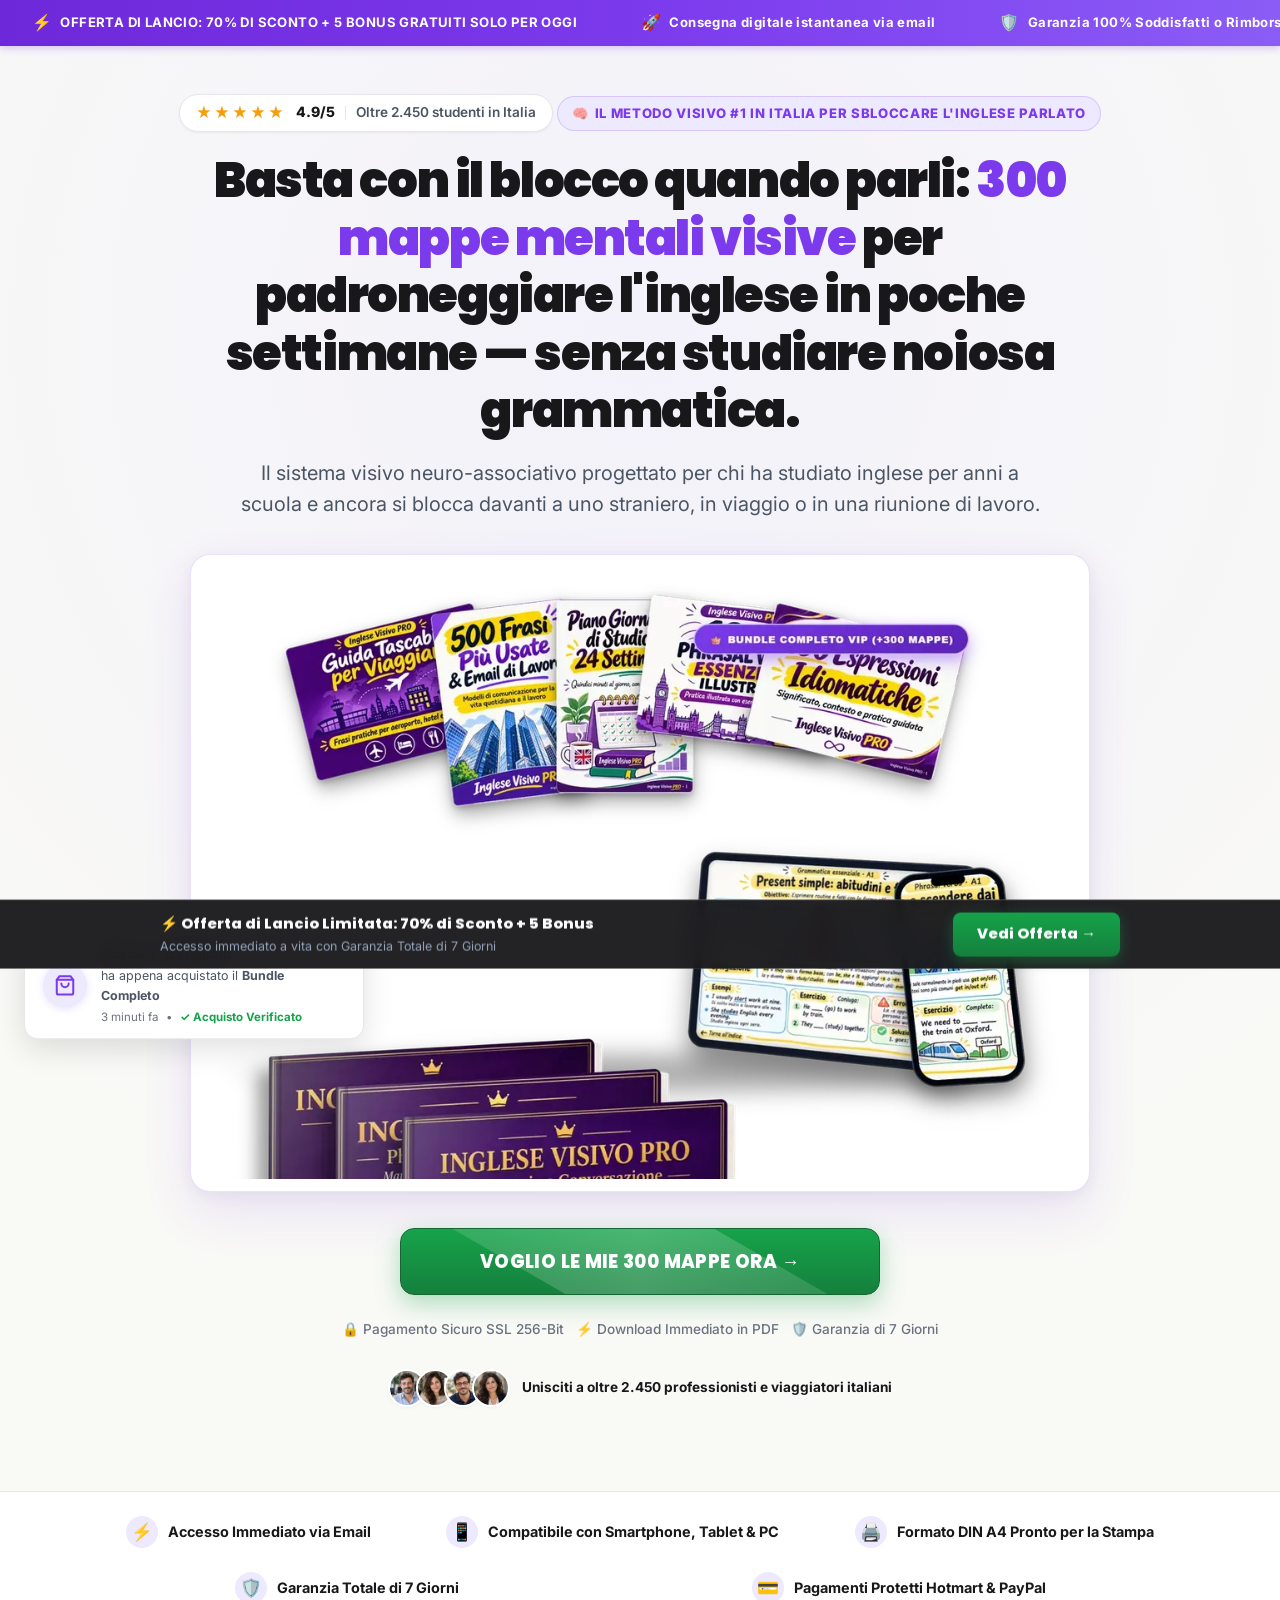
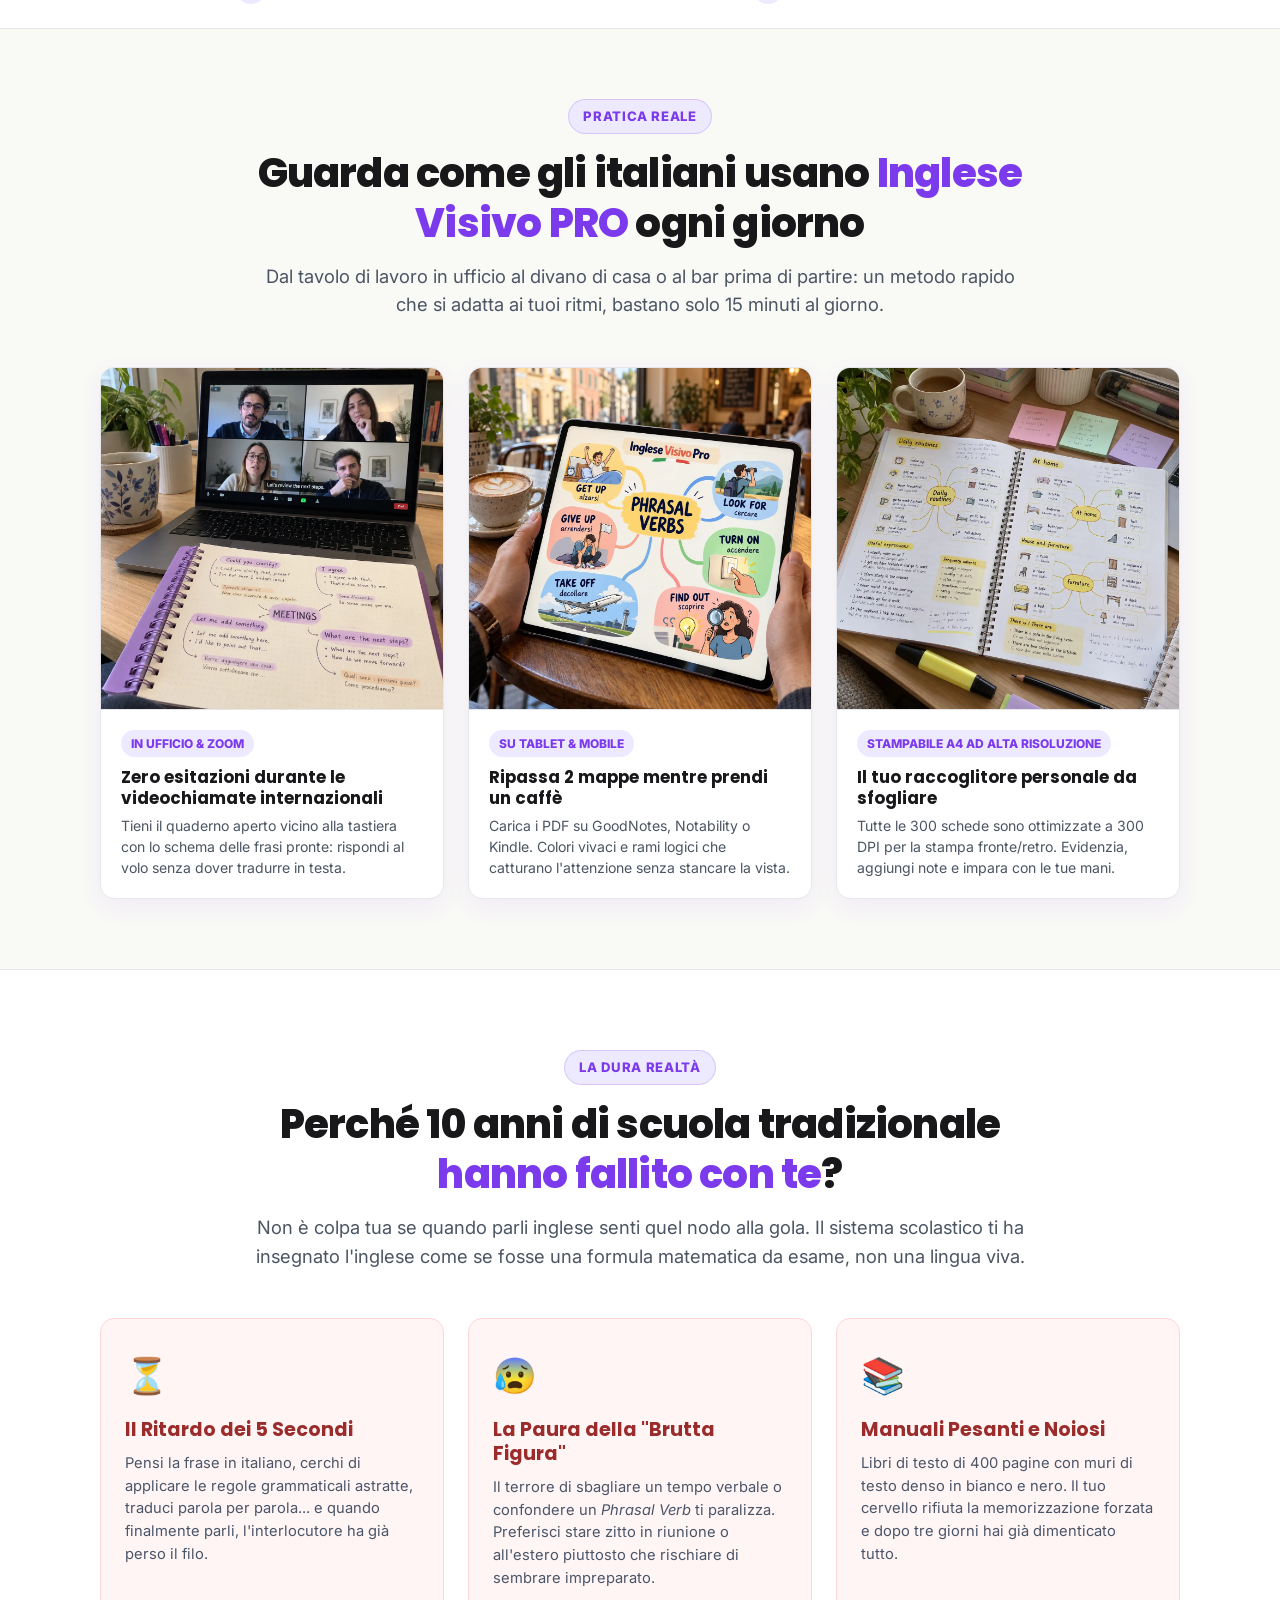
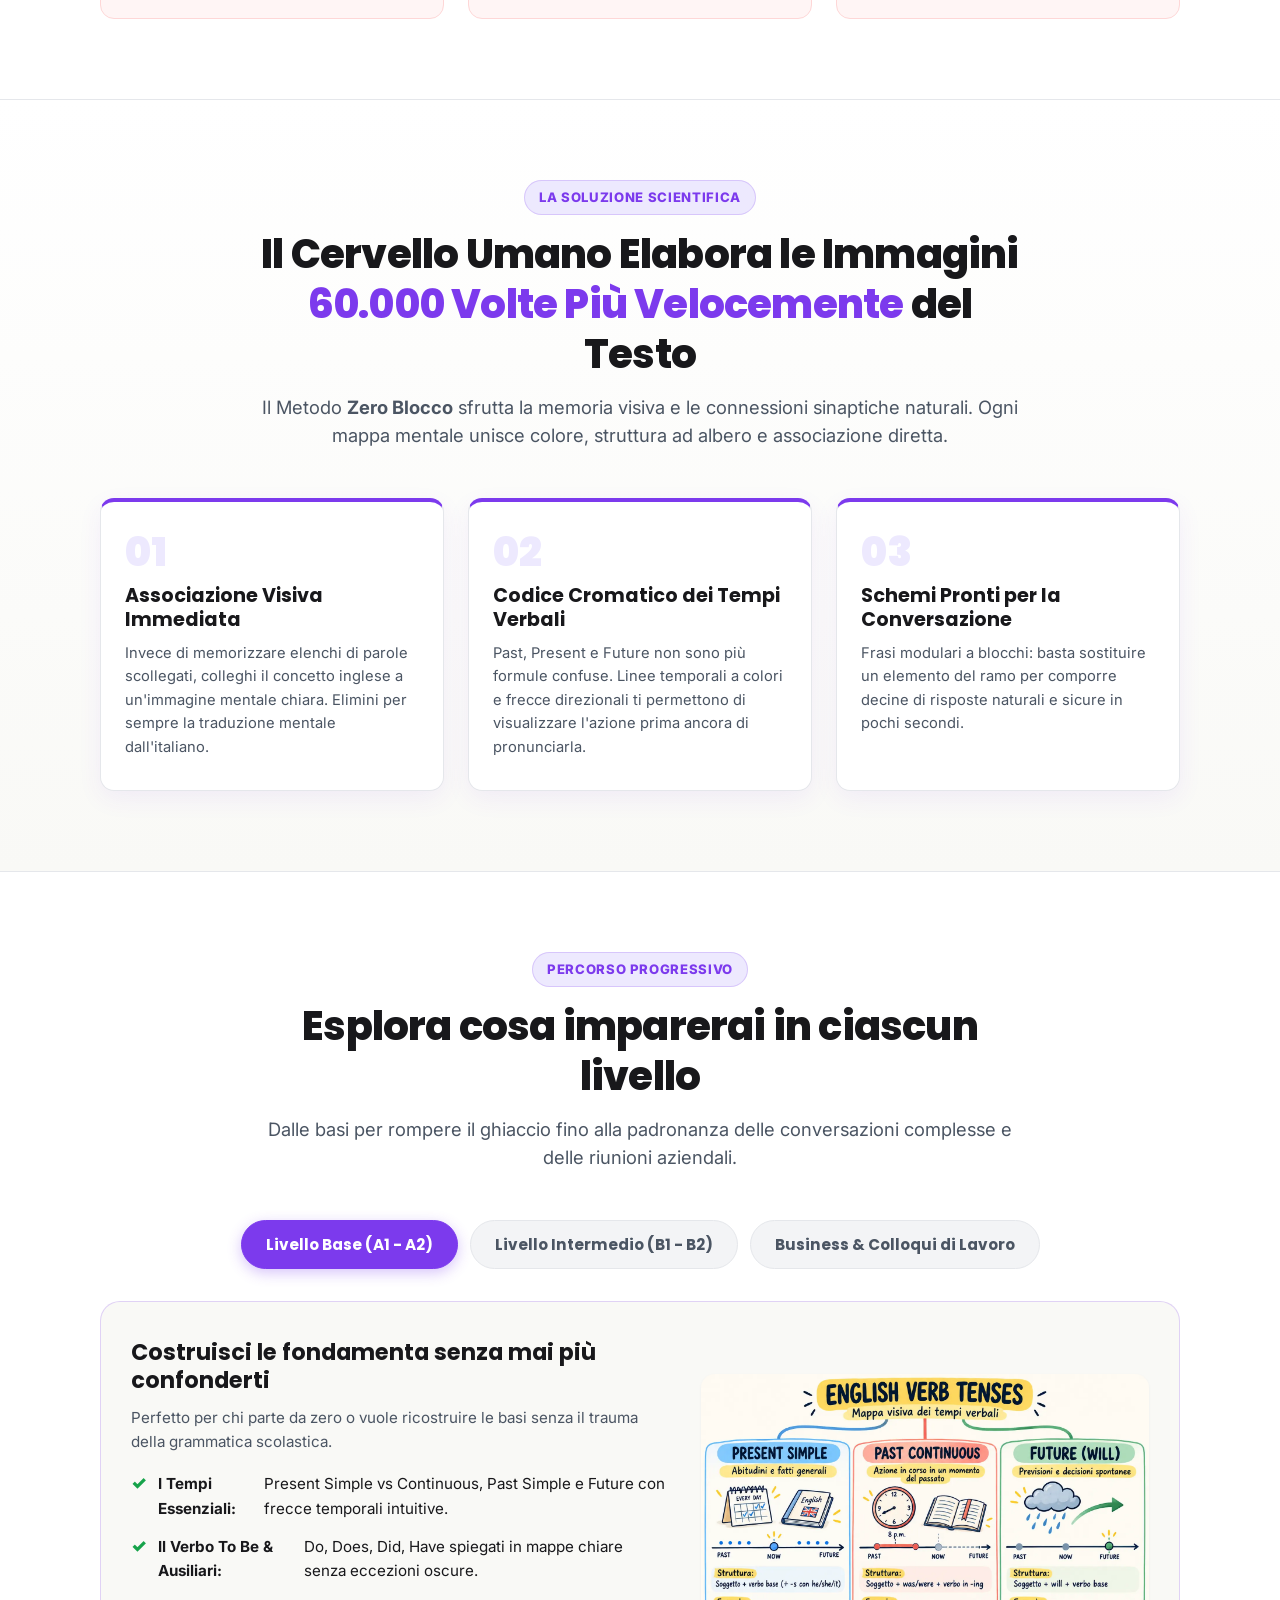
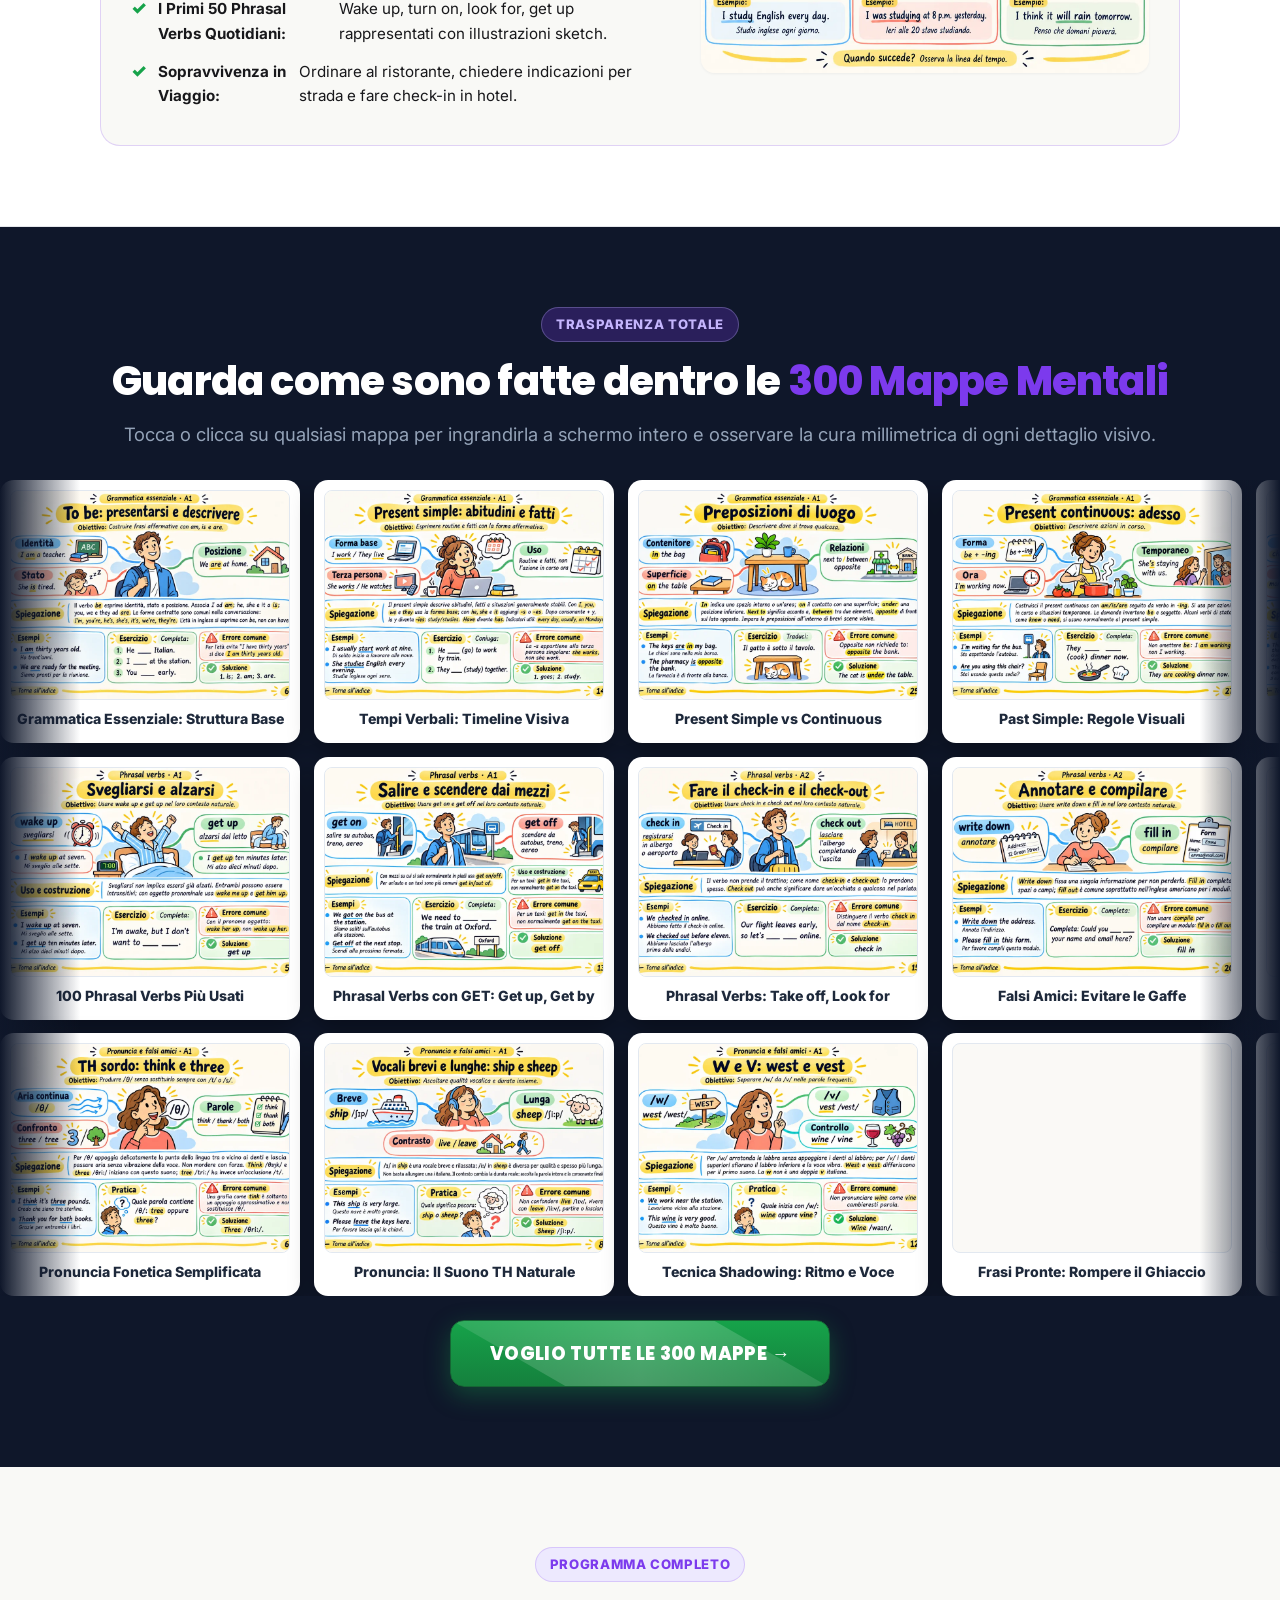
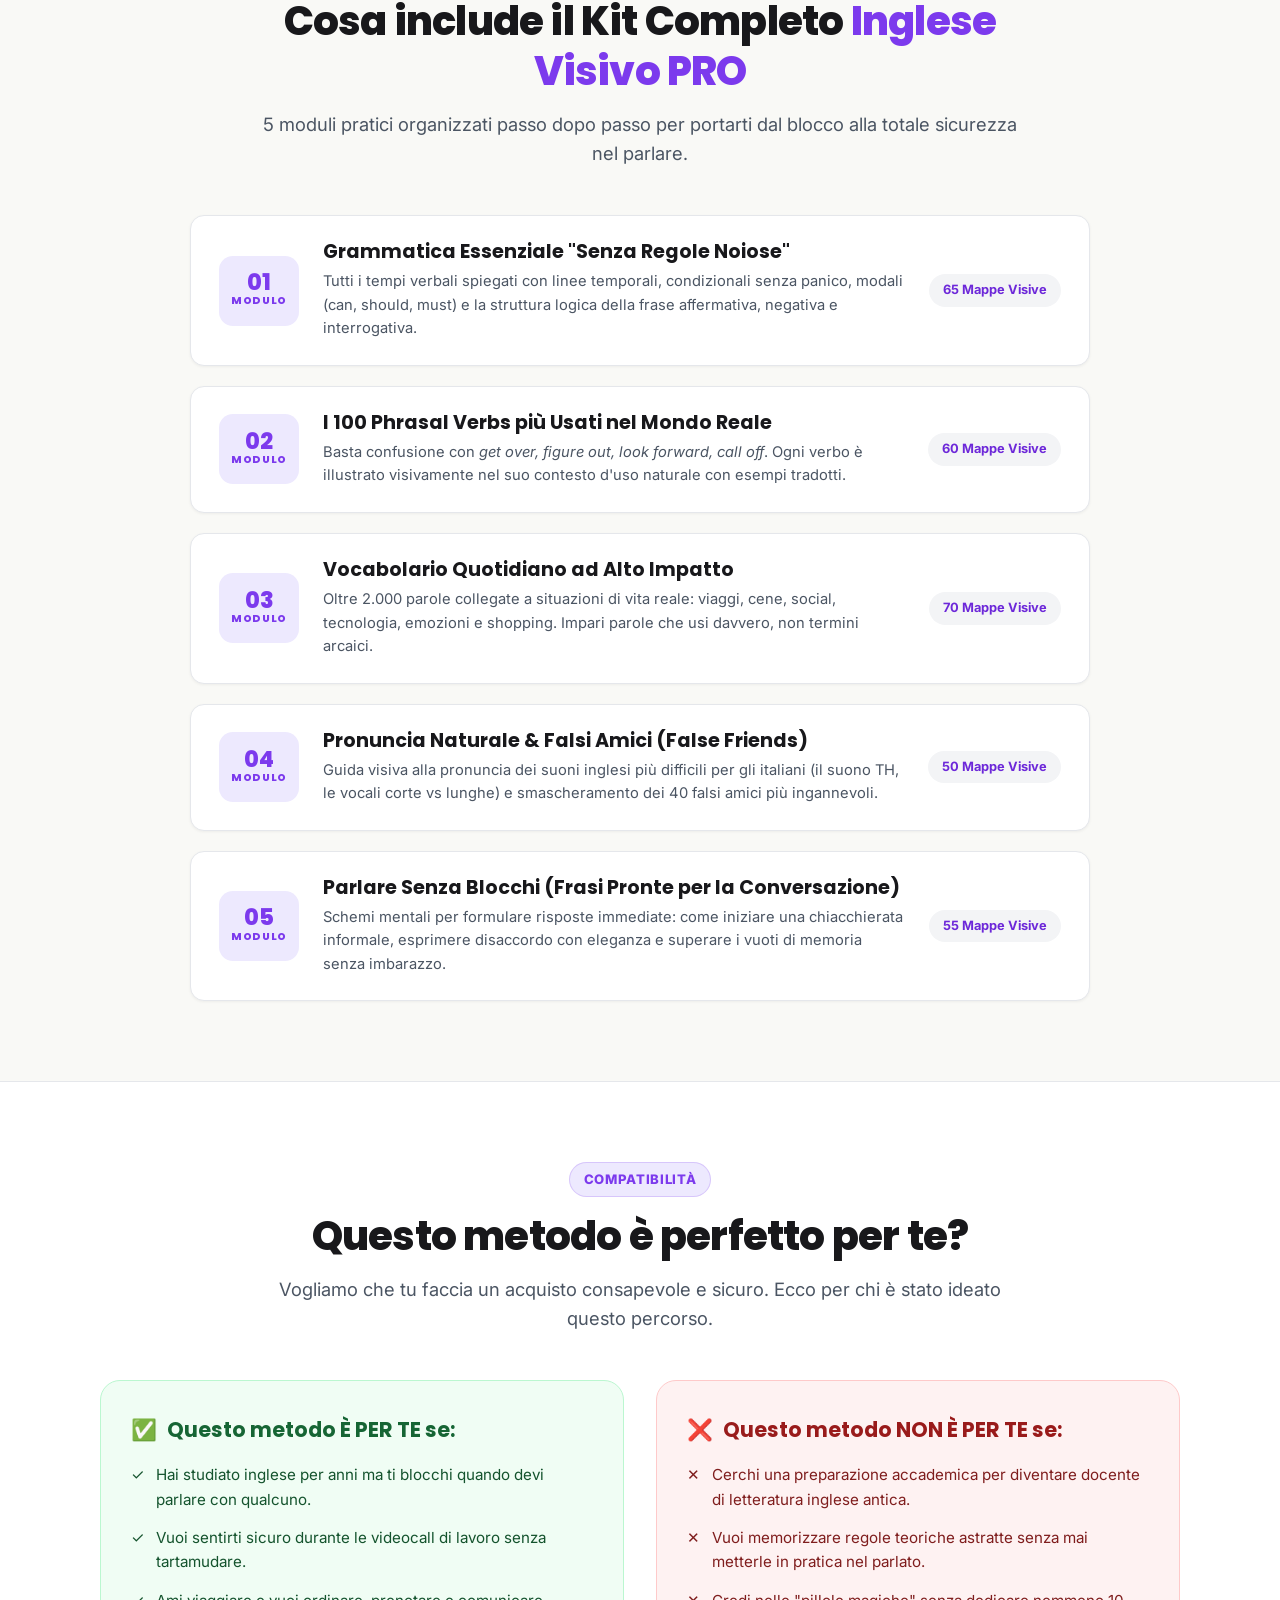
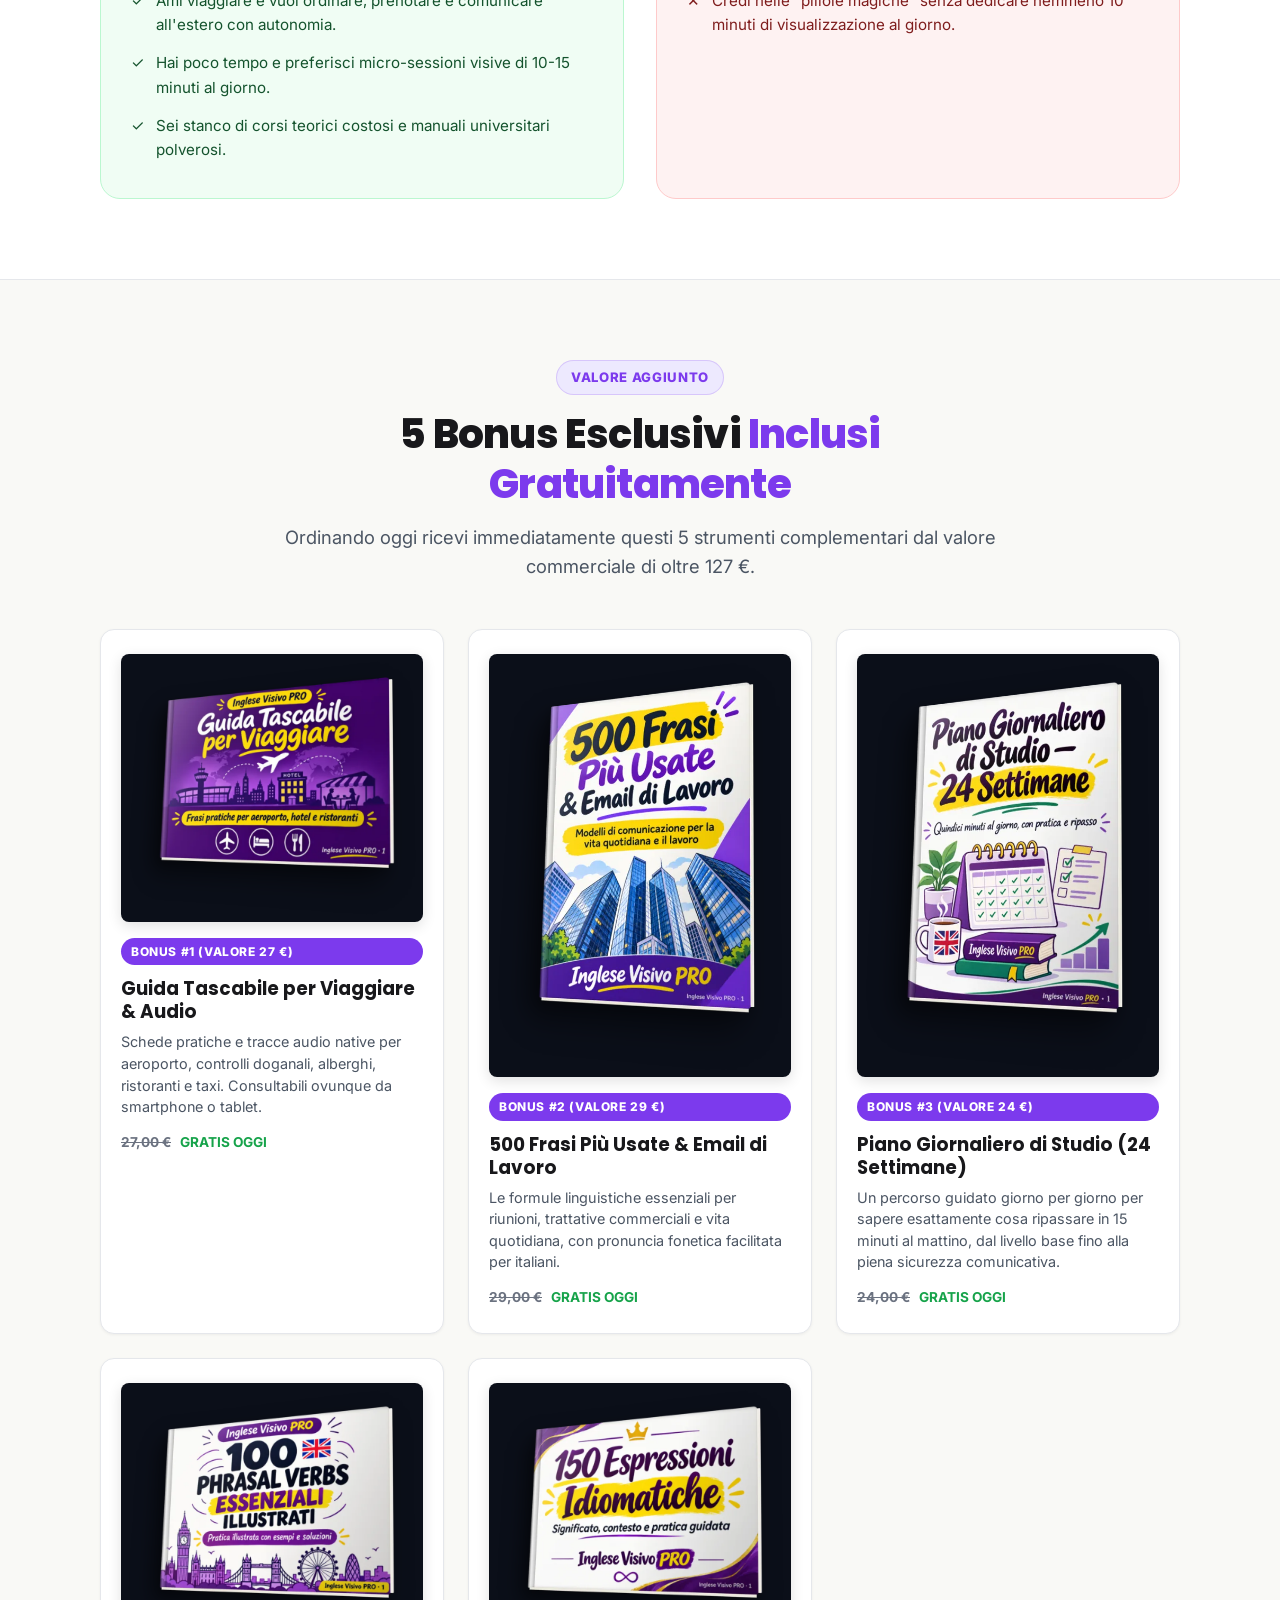
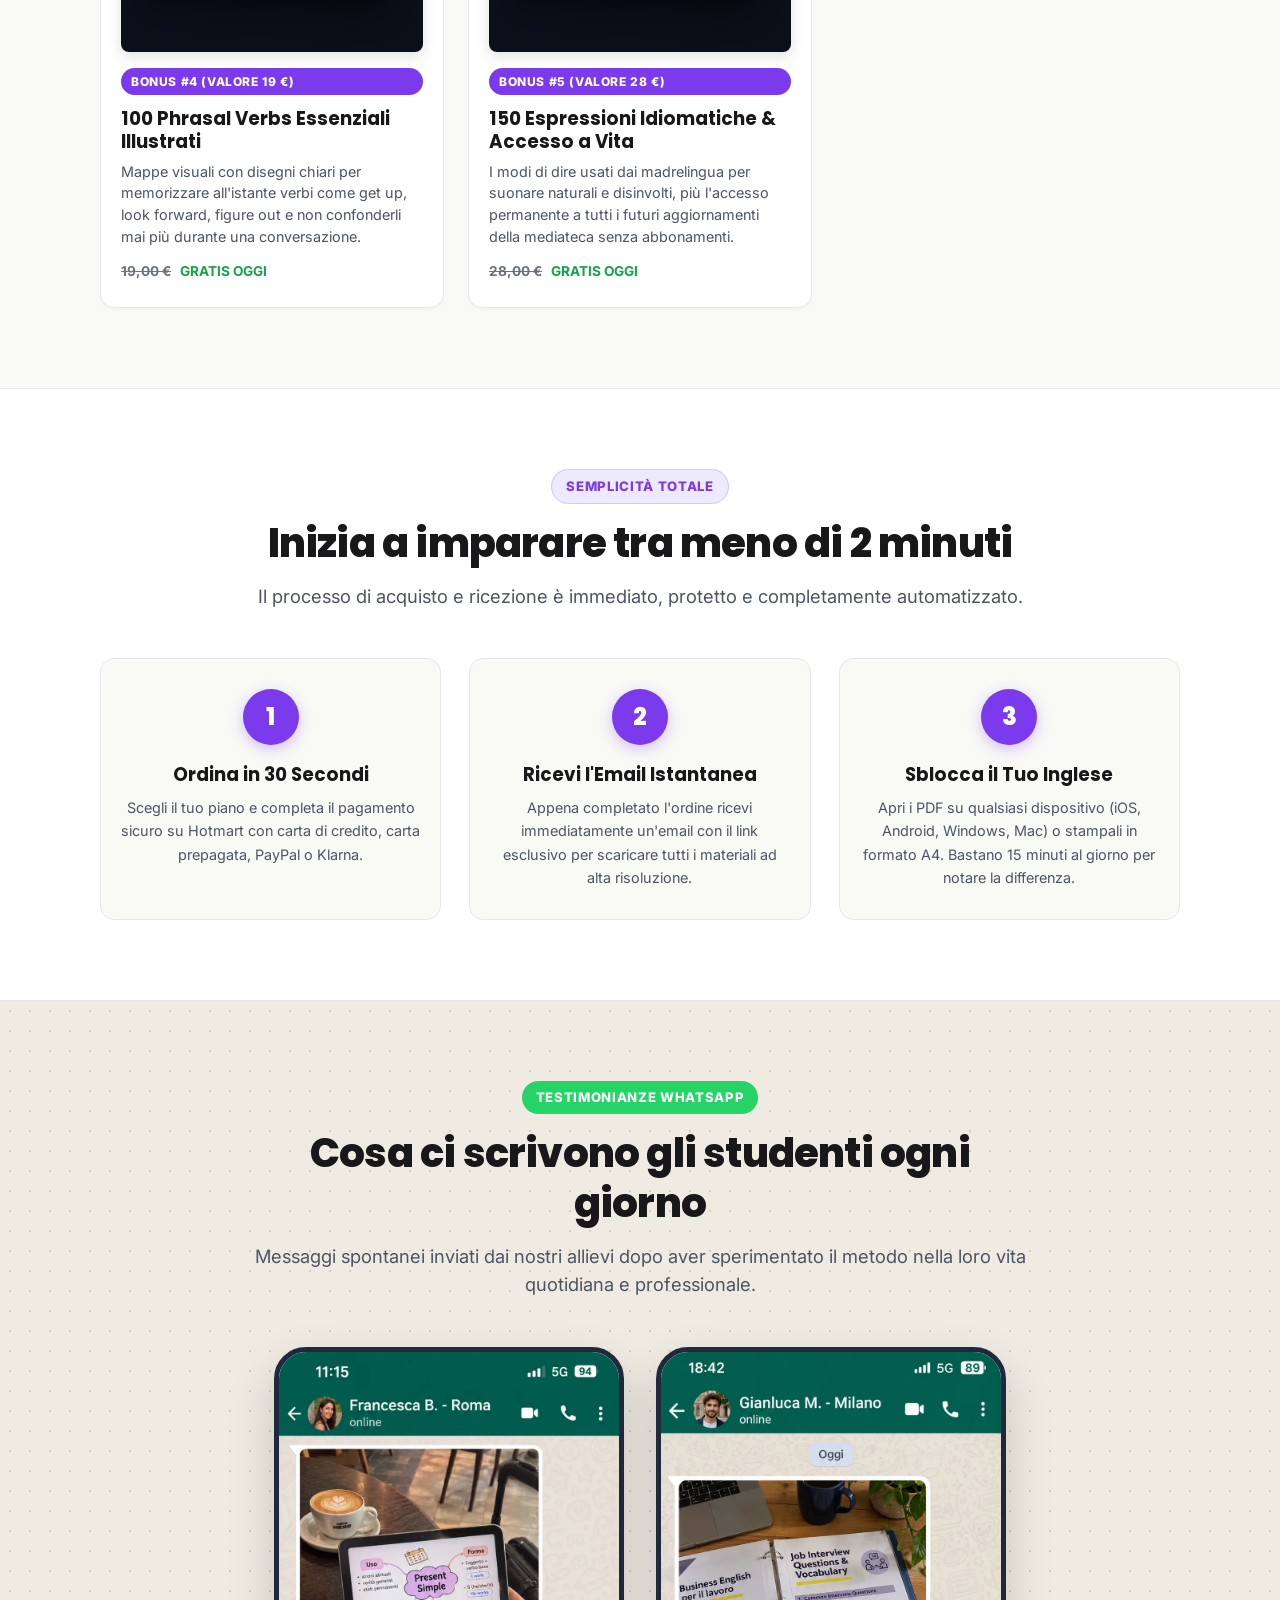
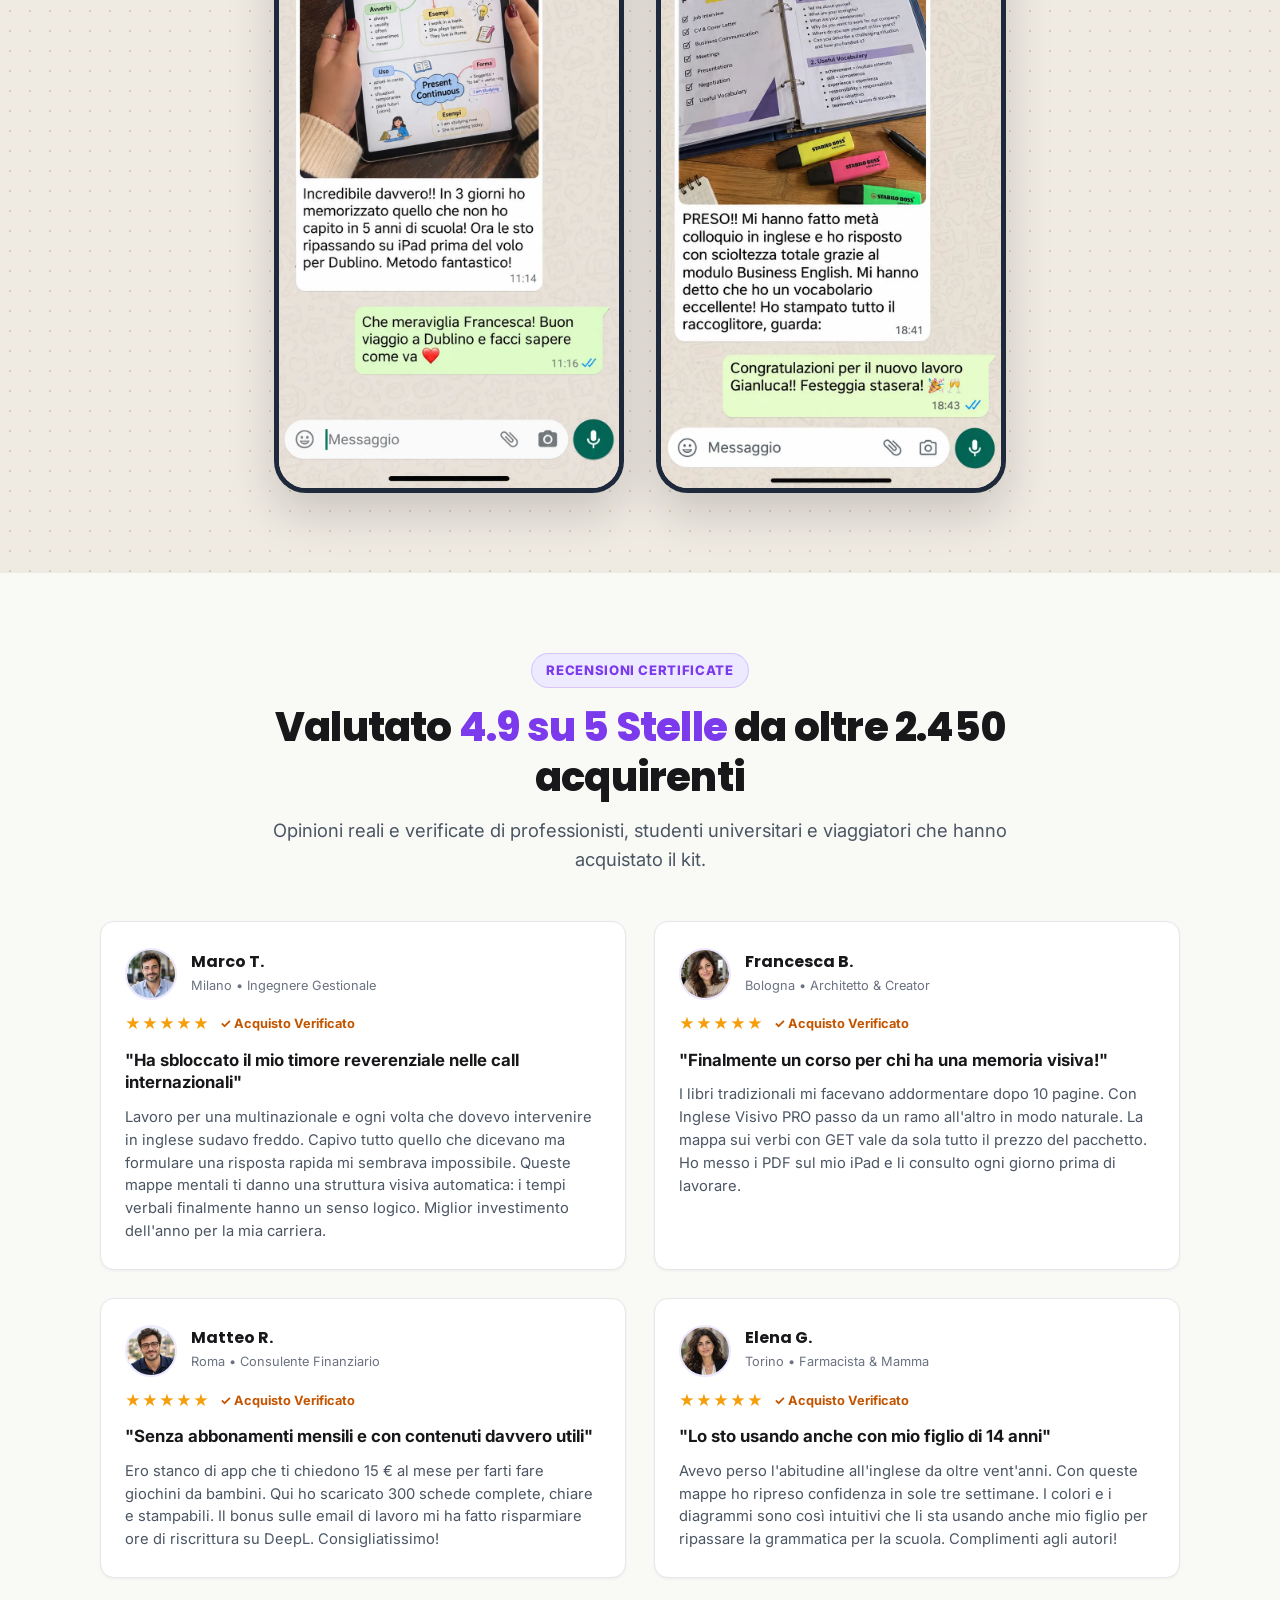
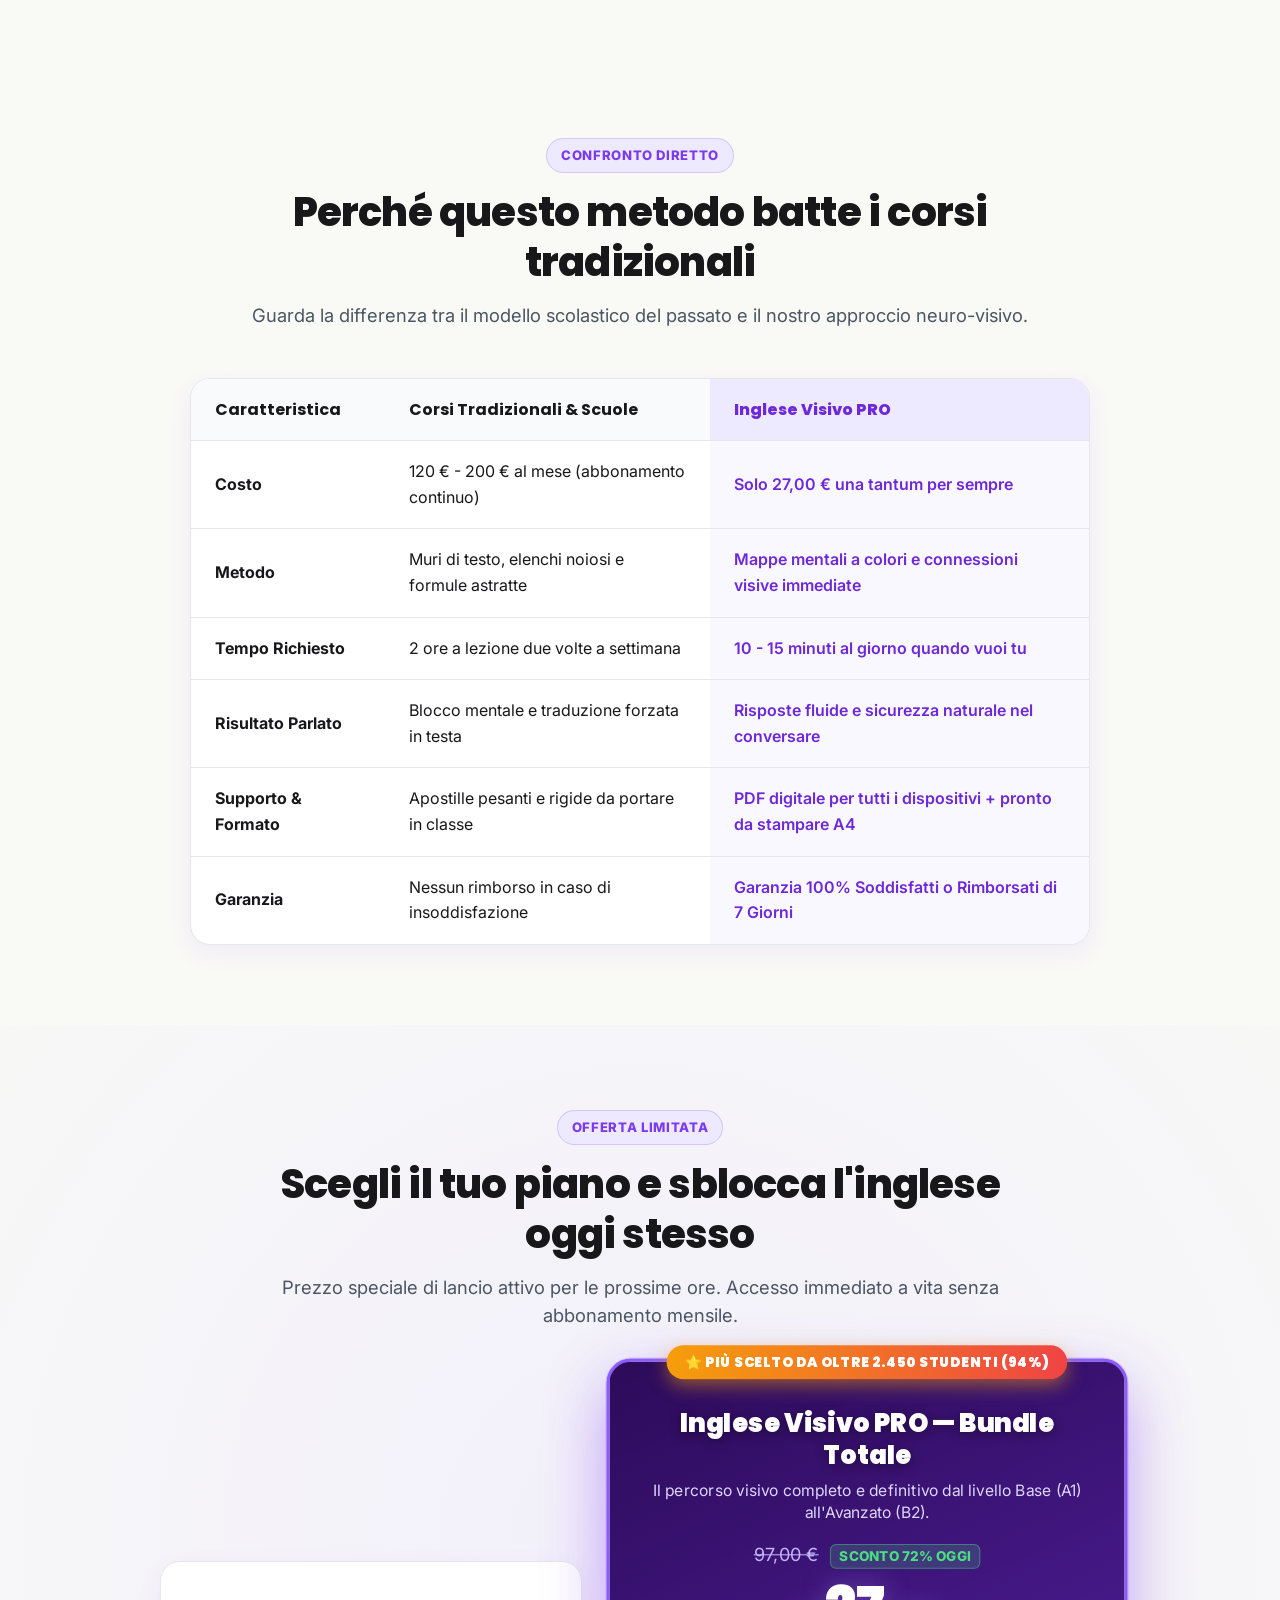
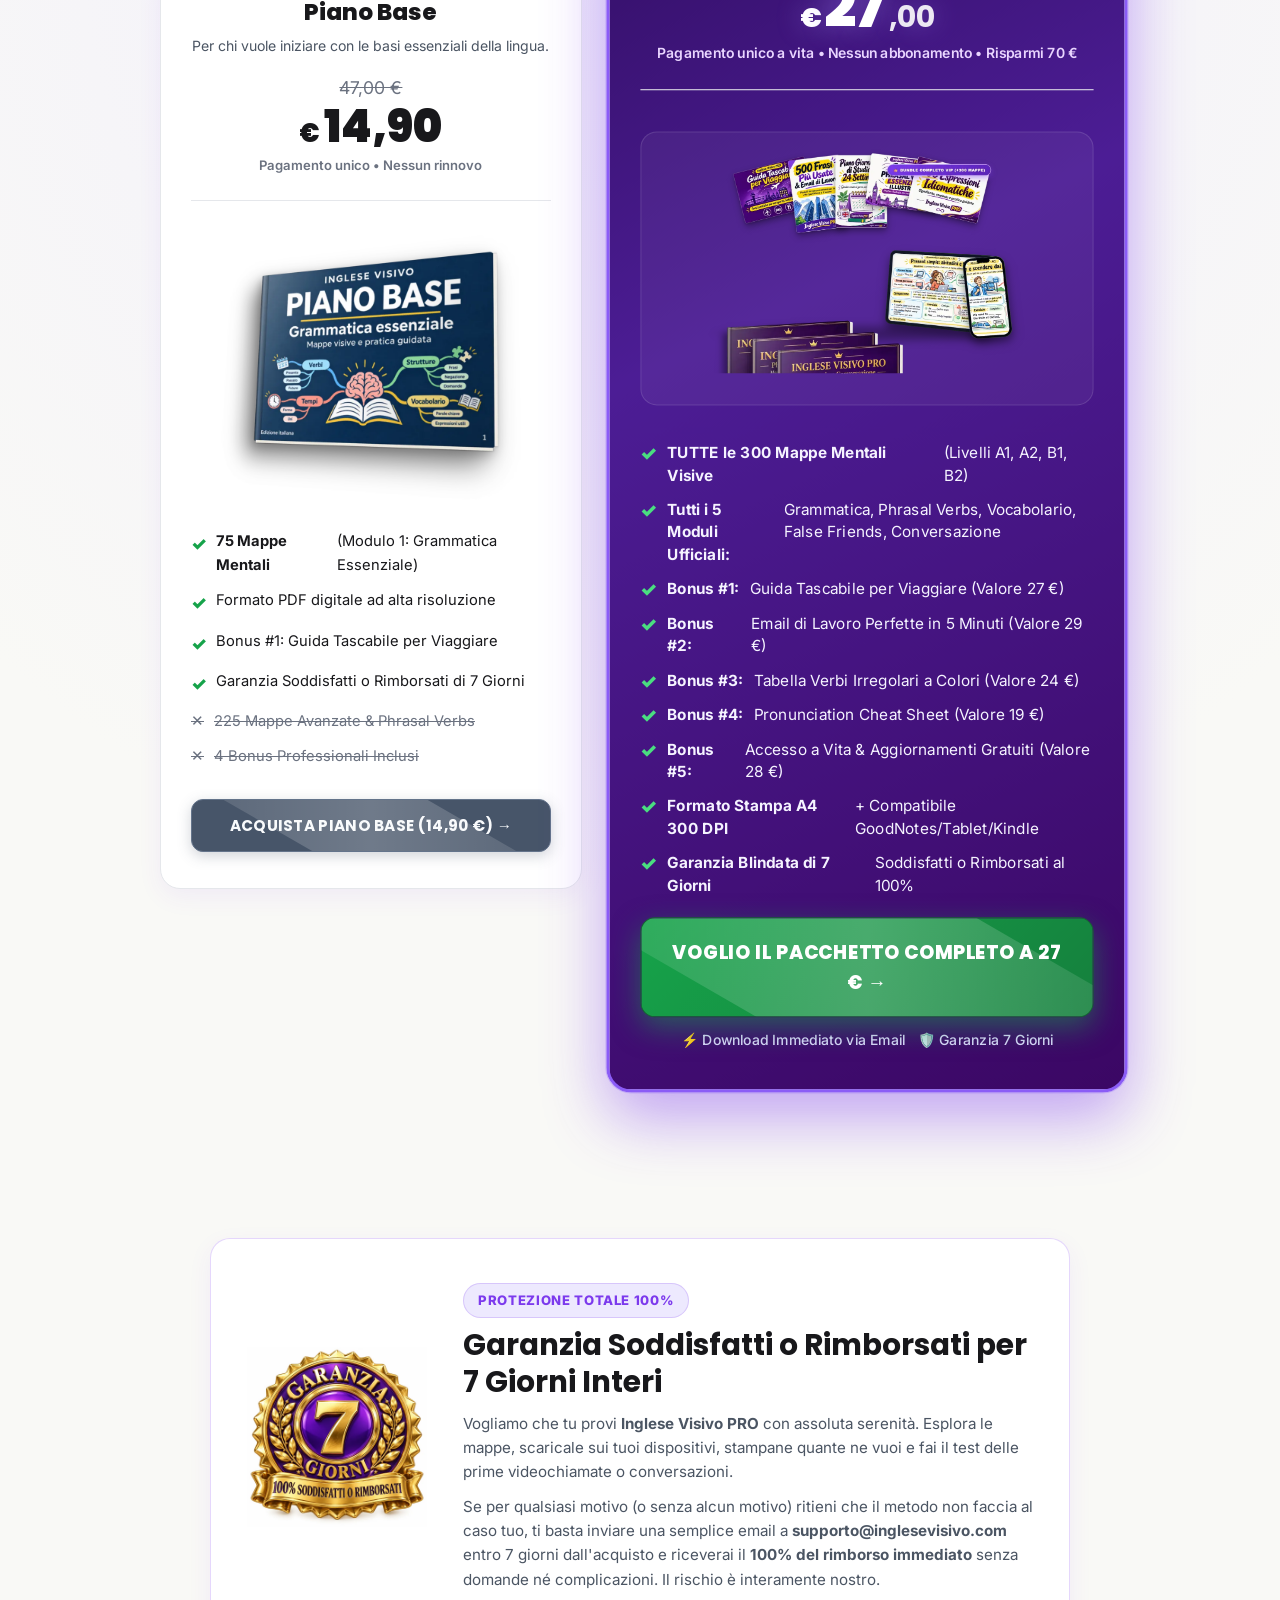
==== commit ec18971e: "feat(cro): congruencia visual con entregables reales, carrusel 3 filas y gate p0 connect rate" ====
--- a/index.html
+++ b/index.html
@@ -1,13 +1,21 @@
 <!DOCTYPE html>
 <html lang="it">
 <head>
-  <!-- UTMIFY Pure Tracking (Via Canonica 1 - CERO Meta Pixel directo en Web) -->
-  <script
-    src="https://cdn.utmify.com.br/scripts/utms/latest.js"
-    data-utmify-prevent-subids=""
-    async
-    defer
-  ></script>
+  <!-- Handshake Inmediato (Gate P0) -->
+  <link rel="dns-prefetch" href="https://cdn.utmify.com.br" />
+  <link rel="preconnect" href="https://cdn.utmify.com.br" crossorigin />
+  <link rel="preconnect" href="https://pay.hotmart.com" />
+  <link rel="dns-prefetch" href="https://pay.hotmart.com" />
+  <link rel="preconnect" href="https://fonts.googleapis.com" />
+  <link rel="preconnect" href="https://fonts.gstatic.com" crossorigin />
+
+  <meta charset="UTF-8">
+  <meta name="viewport" content="width=device-width, initial-scale=1.0">
+  <title>Inglese Visivo PRO — Il Metodo delle 300 Mappe Mentali per Parlare Senza Blocchi</title>
+  <meta name="description" content="Sblocca il tuo inglese parlato con 300 mappe mentali visive ad alta risoluzione. Impara dal livello base all'avanzato senza noiosa grammatica. Accesso immediato!">
+
+  <!-- UTMIFY Pure Tracking (Línea 1 Real - CERO Meta Pixel directo en Web) -->
+  <script src="https://cdn.utmify.com.br/scripts/utms/latest.js" data-utmify-prevent-subids="" async defer></script>
   <script>
     window.pixelId = "6ae3f61fe1d93bfc2d9a3083";
     var a = document.createElement("script");
@@ -16,28 +24,15 @@
     a.setAttribute("src", "https://cdn.utmify.com.br/scripts/pixel/pixel.js");
     document.head.appendChild(a);
   </script>
-  <meta charset="UTF-8">
-  <meta name="viewport" content="width=device-width, initial-scale=1.0">
-  <title>Inglese Visivo PRO — Il Metodo delle 300 Mappe Mentali per Parlare Senza Blocchi</title>
-  <meta name="description" content="Sblocca il tuo inglese parlato con 300 mappe mentali visive ad alta risoluzione. Impara dal livello base all'avanzato senza noiosa grammatica. Accesso immediato!">
-  
-  <!-- Preconnect and DNS Prefetch for Max Loading Speed -->
-  <link rel="preconnect" href="https://fonts.googleapis.com">
-  <link rel="preconnect" href="https://fonts.gstatic.com" crossorigin>
-  <link rel="preconnect" href="https://pay.hotmart.com">
-  <link rel="dns-prefetch" href="https://pay.hotmart.com">
-  <link rel="preconnect" href="https://cdn.utmify.com.br" crossorigin>
-  <link rel="dns-prefetch" href="https://cdn.utmify.com.br">
+
+  <!-- Preload Critical Hero Mockup WebP (Gate P0 LCP) -->
+  <link rel="preload" as="image" href="img/hero-mockup.webp?v=20261105" type="image/webp" fetchpriority="high">
 
   <!-- Favicon -->
   <link rel="icon" href="data:image/svg+xml,<svg xmlns=%22http://www.w3.org/2000/svg%22 viewBox=%220 0 100 100%22><text y=%22.9em%22 font-size=%2290%22>🧠</text></svg>">
 
-  <!-- Preload Critical CSS and Hero Mockup -->
-  <link rel="preload" href="style.css?v=20261104a" as="style">
-  <link rel="preload" href="img/hero-mockup.webp?v=20261104a" as="image" type="image/webp" fetchpriority="high">
-
   <!-- Main Stylesheet -->
-  <link rel="stylesheet" href="style.css?v=20261104a">
+  <link rel="stylesheet" href="style.css?v=20261105b">
 </head>
 <body>
 
@@ -89,8 +84,8 @@
       <!-- Mockup 3D Hero P0 (Il Completito Originale) -->
       <div class="hero-mockup-container">
         <picture>
-          <source srcset="img/hero-mockup.webp?v=20261104a" type="image/webp">
-          <img src="img/hero-mockup.webp?v=20261104a" alt="Inglese Visivo PRO - Mockup del Kit Completo con Monitor, 5 Guide Bonus Esclusive, Tablet e Smartphone" class="hero-mockup-img" width="1448" height="1086" fetchpriority="high" loading="eager" decoding="async">
+          <source srcset="img/hero-mockup.webp?v=20261105" type="image/webp">
+          <img src="img/hero-mockup.webp?v=20261105" alt="Inglese Visivo PRO - Mockup del Kit Completo con 3 Tomi PRO, 5 Guide Bonus, Tablet e Smartphone" class="hero-mockup-img" width="1200" height="850" fetchpriority="high" loading="eager" decoding="async">
         </picture>
       </div>
 
@@ -344,7 +339,7 @@
   </section>
 
   <!-- ==========================================================================
-       8. CARRUSEL CONTINUO "GUARDA COME SONO FATTE DENTRO"
+       8. CARRUSEL CONTINUO DE 3 FILAS "GUARDA COME SONO FATTE DENTRO"
        ========================================================================== -->
   <section class="section showcase-section" id="anteprima">
     <div class="container" style="text-align: center;">
@@ -357,66 +352,215 @@
       </p>
     </div>
 
-    <div class="carousel-container">
-      <div class="carousel-track-continuous">
-        
-        <!-- Slide 1 -->
-        <div class="sheet-slide-card" onclick="openLightbox('img/mapa-tempi-verbali.webp?v=20261102b', 'Modulo 1: English Verb Tenses Timeline')">
-          <img src="img/mapa-tempi-verbali.webp?v=20261103d" alt="Mappa Tempi Verbali" class="sheet-slide-img" loading="eager" width="1536" height="1024" decoding="async">
-          <div class="sheet-slide-title">Tempi Verbali & Linee Temporali</div>
-        </div>
-
-        <!-- Slide 2 -->
-        <div class="sheet-slide-card" onclick="openLightbox('img/mapa-phrasal-verbs.webp?v=20261102b', 'Modulo 2: Phrasal Verbs con GET')">
-          <img src="img/mapa-phrasal-verbs.webp?v=20261103d" alt="Mappa Phrasal Verbs" class="sheet-slide-img" loading="eager" width="1536" height="1024" decoding="async">
-          <div class="sheet-slide-title">100 Phrasal Verbs Illustrati</div>
-        </div>
-
-        <!-- Slide 3 -->
-        <div class="sheet-slide-card" onclick="openLightbox('img/mapa-false-friends.webp?v=20261102b', 'Modulo 4: Falsi Amici Italiano-Inglese')">
-          <img src="img/mapa-false-friends.webp?v=20261103d" alt="Mappa Falsi Amici" class="sheet-slide-img" loading="eager" width="1536" height="1024" decoding="async">
-          <div class="sheet-slide-title">Falsi Amici & Errori Comuni</div>
-        </div>
-
-        <!-- Slide 4 -->
-        <div class="sheet-slide-card" onclick="openLightbox('img/mapa-travel-airport.webp?v=20261102b', 'Bonus 1: Travel & Airport Guide')">
-          <img src="img/mapa-travel-airport.webp?v=20261103d" alt="Mappa Travel English" class="sheet-slide-img" loading="eager" width="1536" height="1024" decoding="async">
-          <div class="sheet-slide-title">Guida Tascabile per Viaggiare</div>
-        </div>
-
-        <!-- Slide 5 -->
-        <div class="sheet-slide-card" onclick="openLightbox('img/mapa-business-zoom.webp?v=20261102b', 'Modulo Business: Riunioni & Colloqui')">
-          <img src="img/mapa-business-zoom.webp?v=20261103d" alt="Mappa Business Zoom" class="sheet-slide-img" loading="eager" width="1536" height="1024" decoding="async">
-          <div class="sheet-slide-title">Business English & Zoom Calls</div>
-        </div>
-
-        <!-- Slide 6 -->
-        <div class="sheet-slide-card" onclick="openLightbox('img/mapa-verbi-irregolari.webp?v=20261102b', 'Bonus 3: Verbi Irregolari a Colori')">
-          <img src="img/mapa-verbi-irregolari.webp?v=20261103d" alt="Mappa Verbi Irregolari" class="sheet-slide-img" loading="eager" width="1536" height="1024" decoding="async">
-          <div class="sheet-slide-title">Verbi Irregolari a Colori</div>
-        </div>
-
-        <!-- Duplicados para loop infinito continuo -->
-        <div class="sheet-slide-card" onclick="openLightbox('img/mapa-tempi-verbali.webp?v=20261102b', 'Modulo 1: English Verb Tenses Timeline')">
-          <img src="img/mapa-tempi-verbali.webp?v=20261103d" alt="Mappa Tempi Verbali" class="sheet-slide-img" loading="eager" width="1536" height="1024" decoding="async">
-          <div class="sheet-slide-title">Tempi Verbali & Linee Temporali</div>
-        </div>
-
-        <div class="sheet-slide-card" onclick="openLightbox('img/mapa-phrasal-verbs.webp?v=20261102b', 'Modulo 2: Phrasal Verbs con GET')">
-          <img src="img/mapa-phrasal-verbs.webp?v=20261103d" alt="Mappa Phrasal Verbs" class="sheet-slide-img" loading="eager" width="1536" height="1024" decoding="async">
-          <div class="sheet-slide-title">100 Phrasal Verbs Illustrati</div>
-        </div>
-
-        <div class="sheet-slide-card" onclick="openLightbox('img/mapa-false-friends.webp?v=20261102b', 'Modulo 4: Falsi Amici Italiano-Inglese')">
-          <img src="img/mapa-false-friends.webp?v=20261103d" alt="Mappa Falsi Amici" class="sheet-slide-img" loading="eager" width="1536" height="1024" decoding="async">
-          <div class="sheet-slide-title">Falsi Amici & Errori Comuni</div>
-        </div>
-
-        <div class="sheet-slide-card" onclick="openLightbox('img/mapa-travel-airport.webp?v=20261102b', 'Bonus 1: Travel & Airport Guide')">
-          <img src="img/mapa-travel-airport.webp?v=20261103d" alt="Mappa Travel English" class="sheet-slide-img" loading="eager" width="1536" height="1024" decoding="async">
-          <div class="sheet-slide-title">Guida Tascabile per Viaggiare</div>
-        </div>
-
+    <div class="carousel-multi-container">
+      <!-- FILA 1: Scorrimento verso SINISTRA (Grammatica Essenziale & Verbi) -->
+      <div class="carousel-track-row carousel-track-left">
+        <!-- Set 1 -->
+        <div class="carousel-multi-card" onclick="openLightbox('img/sheet-01.webp', 'Tomo 1: Grammatica Essenziale - Struttura Base')">
+          <img src="img/sheet-01.webp" alt="Grammatica Essenziale" class="carousel-multi-img" loading="lazy" width="900" height="636" decoding="async">
+          <div class="carousel-multi-title">Grammatica Essenziale: Struttura Base</div>
+        </div>
+        <div class="carousel-multi-card" onclick="openLightbox('img/sheet-02.webp', 'Tomo 1: English Verb Tenses Timeline')">
+          <img src="img/sheet-02.webp" alt="English Verb Tenses Timeline" class="carousel-multi-img" loading="lazy" width="900" height="636" decoding="async">
+          <div class="carousel-multi-title">Tempi Verbali: Timeline Visiva</div>
+        </div>
+        <div class="carousel-multi-card" onclick="openLightbox('img/sheet-03.webp', 'Tomo 1: Present Simple vs Present Continuous')">
+          <img src="img/sheet-03.webp" alt="Present Simple vs Continuous" class="carousel-multi-img" loading="lazy" width="900" height="636" decoding="async">
+          <div class="carousel-multi-title">Present Simple vs Continuous</div>
+        </div>
+        <div class="carousel-multi-card" onclick="openLightbox('img/sheet-04.webp', 'Tomo 1: Past Simple & Regole Visuali')">
+          <img src="img/sheet-04.webp" alt="Past Simple & Regole Visuali" class="carousel-multi-img" loading="lazy" width="900" height="636" decoding="async">
+          <div class="carousel-multi-title">Past Simple: Regole Visuali</div>
+        </div>
+        <div class="carousel-multi-card" onclick="openLightbox('img/sheet-05.webp', 'Tomo 1: Future Tenses: Will vs Going To')">
+          <img src="img/sheet-05.webp" alt="Future Tenses Will vs Going To" class="carousel-multi-img" loading="lazy" width="900" height="636" decoding="async">
+          <div class="carousel-multi-title">Future Tenses: Will vs Going To</div>
+        </div>
+        <div class="carousel-multi-card" onclick="openLightbox('img/sheet-06.webp', 'Tomo 1: Verbi Modali - Can, Could, Must, Should')">
+          <img src="img/sheet-06.webp" alt="Verbi Modali" class="carousel-multi-img" loading="lazy" width="900" height="636" decoding="async">
+          <div class="carousel-multi-title">Verbi Modali: Can, Must, Should</div>
+        </div>
+        <div class="carousel-multi-card" onclick="openLightbox('img/sheet-07.webp', 'Bonus 7: Verbi Irregolari a Colori')">
+          <img src="img/sheet-07.webp" alt="Verbi Irregolari a Colori" class="carousel-multi-img" loading="lazy" width="900" height="636" decoding="async">
+          <div class="carousel-multi-title">Verbi Irregolari a Colori</div>
+        </div>
+        <div class="carousel-multi-card" onclick="openLightbox('img/sheet-08.webp', 'Tomo 1: Preposizioni di Luogo e Tempo - In, On, At')">
+          <img src="img/sheet-08.webp" alt="Preposizioni In On At" class="carousel-multi-img" loading="lazy" width="900" height="636" decoding="async">
+          <div class="carousel-multi-title">Preposizioni: In, On, At</div>
+        </div>
+        <!-- Duplicato Loop Set 1 -->
+        <div class="carousel-multi-card" onclick="openLightbox('img/sheet-01.webp', 'Tomo 1: Grammatica Essenziale - Struttura Base')">
+          <img src="img/sheet-01.webp" alt="Grammatica Essenziale" class="carousel-multi-img" loading="lazy" width="900" height="636" decoding="async">
+          <div class="carousel-multi-title">Grammatica Essenziale: Struttura Base</div>
+        </div>
+        <div class="carousel-multi-card" onclick="openLightbox('img/sheet-02.webp', 'Tomo 1: English Verb Tenses Timeline')">
+          <img src="img/sheet-02.webp" alt="English Verb Tenses Timeline" class="carousel-multi-img" loading="lazy" width="900" height="636" decoding="async">
+          <div class="carousel-multi-title">Tempi Verbali: Timeline Visiva</div>
+        </div>
+        <div class="carousel-multi-card" onclick="openLightbox('img/sheet-03.webp', 'Tomo 1: Present Simple vs Present Continuous')">
+          <img src="img/sheet-03.webp" alt="Present Simple vs Continuous" class="carousel-multi-img" loading="lazy" width="900" height="636" decoding="async">
+          <div class="carousel-multi-title">Present Simple vs Continuous</div>
+        </div>
+        <div class="carousel-multi-card" onclick="openLightbox('img/sheet-04.webp', 'Tomo 1: Past Simple & Regole Visuali')">
+          <img src="img/sheet-04.webp" alt="Past Simple & Regole Visuali" class="carousel-multi-img" loading="lazy" width="900" height="636" decoding="async">
+          <div class="carousel-multi-title">Past Simple: Regole Visuali</div>
+        </div>
+        <div class="carousel-multi-card" onclick="openLightbox('img/sheet-05.webp', 'Tomo 1: Future Tenses: Will vs Going To')">
+          <img src="img/sheet-05.webp" alt="Future Tenses Will vs Going To" class="carousel-multi-img" loading="lazy" width="900" height="636" decoding="async">
+          <div class="carousel-multi-title">Future Tenses: Will vs Going To</div>
+        </div>
+        <div class="carousel-multi-card" onclick="openLightbox('img/sheet-06.webp', 'Tomo 1: Verbi Modali - Can, Could, Must, Should')">
+          <img src="img/sheet-06.webp" alt="Verbi Modali" class="carousel-multi-img" loading="lazy" width="900" height="636" decoding="async">
+          <div class="carousel-multi-title">Verbi Modali: Can, Must, Should</div>
+        </div>
+        <div class="carousel-multi-card" onclick="openLightbox('img/sheet-07.webp', 'Bonus 7: Verbi Irregolari a Colori')">
+          <img src="img/sheet-07.webp" alt="Verbi Irregolari a Colori" class="carousel-multi-img" loading="lazy" width="900" height="636" decoding="async">
+          <div class="carousel-multi-title">Verbi Irregolari a Colori</div>
+        </div>
+        <div class="carousel-multi-card" onclick="openLightbox('img/sheet-08.webp', 'Tomo 1: Preposizioni di Luogo e Tempo - In, On, At')">
+          <img src="img/sheet-08.webp" alt="Preposizioni In On At" class="carousel-multi-img" loading="lazy" width="900" height="636" decoding="async">
+          <div class="carousel-multi-title">Preposizioni: In, On, At</div>
+        </div>
+      </div>
+
+      <!-- FILA 2: Scorrimento verso DESTRA (Phrasal Verbs & Vocabolario) -->
+      <div class="carousel-track-row carousel-track-right">
+        <!-- Set 2 -->
+        <div class="carousel-multi-card" onclick="openLightbox('img/sheet-09.webp', 'Tomo 2: I 100 Phrasal Verbs Più Usati')">
+          <img src="img/sheet-09.webp" alt="100 Phrasal Verbs" class="carousel-multi-img" loading="lazy" width="900" height="636" decoding="async">
+          <div class="carousel-multi-title">100 Phrasal Verbs Più Usati</div>
+        </div>
+        <div class="carousel-multi-card" onclick="openLightbox('img/sheet-10.webp', 'Tomo 2: Phrasal Verbs con GET')">
+          <img src="img/sheet-10.webp" alt="Phrasal Verbs con GET" class="carousel-multi-img" loading="lazy" width="900" height="636" decoding="async">
+          <div class="carousel-multi-title">Phrasal Verbs con GET: Get up, Get by</div>
+        </div>
+        <div class="carousel-multi-card" onclick="openLightbox('img/sheet-11.webp', 'Tomo 2: Phrasal Verbs con TAKE & LOOK')">
+          <img src="img/sheet-11.webp" alt="Phrasal Verbs TAKE LOOK" class="carousel-multi-img" loading="lazy" width="900" height="636" decoding="async">
+          <div class="carousel-multi-title">Phrasal Verbs: Take off, Look for</div>
+        </div>
+        <div class="carousel-multi-card" onclick="openLightbox('img/sheet-12.webp', 'Tomo 2: False Friends - Falsi Amici Italiano-Inglese')">
+          <img src="img/sheet-12.webp" alt="Falsi Amici False Friends" class="carousel-multi-img" loading="lazy" width="900" height="636" decoding="async">
+          <div class="carousel-multi-title">Falsi Amici: Evitare le Gaffe</div>
+        </div>
+        <div class="carousel-multi-card" onclick="openLightbox('img/sheet-13.webp', 'Tomo 2: Vocabolario Quotidiano - Emozioni e Reazioni')">
+          <img src="img/sheet-13.webp" alt="Vocabolario Quotidiano" class="carousel-multi-img" loading="lazy" width="900" height="636" decoding="async">
+          <div class="carousel-multi-title">Vocabolario: Emozioni & Stati</div>
+        </div>
+        <div class="carousel-multi-card" onclick="openLightbox('img/sheet-14.webp', 'Tomo 2: Al Ristorante e al Bar')">
+          <img src="img/sheet-14.webp" alt="Al Ristorante e al Bar" class="carousel-multi-img" loading="lazy" width="900" height="636" decoding="async">
+          <div class="carousel-multi-title">Al Ristorante: Ordinare Senza Ansia</div>
+        </div>
+        <div class="carousel-multi-card" onclick="openLightbox('img/sheet-15.webp', 'Bonus 4: 100 Phrasal Verbs Illustrati')">
+          <img src="img/sheet-15.webp" alt="100 Phrasal Verbs Illustrati" class="carousel-multi-img" loading="lazy" width="900" height="636" decoding="async">
+          <div class="carousel-multi-title">Phrasal Verbs Illustrati con Disegni</div>
+        </div>
+        <div class="carousel-multi-card" onclick="openLightbox('img/sheet-16.webp', 'Bonus 5: 150 Espressioni Idiomatiche dei Madrelingua')">
+          <img src="img/sheet-16.webp" alt="150 Espressioni Idiomatiche" class="carousel-multi-img" loading="lazy" width="900" height="636" decoding="async">
+          <div class="carousel-multi-title">150 Espressioni Idiomatiche</div>
+        </div>
+        <!-- Duplicato Loop Set 2 -->
+        <div class="carousel-multi-card" onclick="openLightbox('img/sheet-09.webp', 'Tomo 2: I 100 Phrasal Verbs Più Usati')">
+          <img src="img/sheet-09.webp" alt="100 Phrasal Verbs" class="carousel-multi-img" loading="lazy" width="900" height="636" decoding="async">
+          <div class="carousel-multi-title">100 Phrasal Verbs Più Usati</div>
+        </div>
+        <div class="carousel-multi-card" onclick="openLightbox('img/sheet-10.webp', 'Tomo 2: Phrasal Verbs con GET')">
+          <img src="img/sheet-10.webp" alt="Phrasal Verbs con GET" class="carousel-multi-img" loading="lazy" width="900" height="636" decoding="async">
+          <div class="carousel-multi-title">Phrasal Verbs con GET: Get up, Get by</div>
+        </div>
+        <div class="carousel-multi-card" onclick="openLightbox('img/sheet-11.webp', 'Tomo 2: Phrasal Verbs con TAKE & LOOK')">
+          <img src="img/sheet-11.webp" alt="Phrasal Verbs TAKE LOOK" class="carousel-multi-img" loading="lazy" width="900" height="636" decoding="async">
+          <div class="carousel-multi-title">Phrasal Verbs: Take off, Look for</div>
+        </div>
+        <div class="carousel-multi-card" onclick="openLightbox('img/sheet-12.webp', 'Tomo 2: False Friends - Falsi Amici Italiano-Inglese')">
+          <img src="img/sheet-12.webp" alt="Falsi Amici False Friends" class="carousel-multi-img" loading="lazy" width="900" height="636" decoding="async">
+          <div class="carousel-multi-title">Falsi Amici: Evitare le Gaffe</div>
+        </div>
+        <div class="carousel-multi-card" onclick="openLightbox('img/sheet-13.webp', 'Tomo 2: Vocabolario Quotidiano - Emozioni e Reazioni')">
+          <img src="img/sheet-13.webp" alt="Vocabolario Quotidiano" class="carousel-multi-img" loading="lazy" width="900" height="636" decoding="async">
+          <div class="carousel-multi-title">Vocabolario: Emozioni & Stati</div>
+        </div>
+        <div class="carousel-multi-card" onclick="openLightbox('img/sheet-14.webp', 'Tomo 2: Al Ristorante e al Bar')">
+          <img src="img/sheet-14.webp" alt="Al Ristorante e al Bar" class="carousel-multi-img" loading="lazy" width="900" height="636" decoding="async">
+          <div class="carousel-multi-title">Al Ristorante: Ordinare Senza Ansia</div>
+        </div>
+        <div class="carousel-multi-card" onclick="openLightbox('img/sheet-15.webp', 'Bonus 4: 100 Phrasal Verbs Illustrati')">
+          <img src="img/sheet-15.webp" alt="100 Phrasal Verbs Illustrati" class="carousel-multi-img" loading="lazy" width="900" height="636" decoding="async">
+          <div class="carousel-multi-title">Phrasal Verbs Illustrati con Disegni</div>
+        </div>
+        <div class="carousel-multi-card" onclick="openLightbox('img/sheet-16.webp', 'Bonus 5: 150 Espressioni Idiomatiche dei Madrelingua')">
+          <img src="img/sheet-16.webp" alt="150 Espressioni Idiomatiche" class="carousel-multi-img" loading="lazy" width="900" height="636" decoding="async">
+          <div class="carousel-multi-title">150 Espressioni Idiomatiche</div>
+        </div>
+      </div>
+
+      <!-- FILA 3: Scorrimento verso SINISTRA (Pronuncia, Viaggi & Conversazione) -->
+      <div class="carousel-track-row carousel-track-left">
+        <!-- Set 3 -->
+        <div class="carousel-multi-card" onclick="openLightbox('img/sheet-17.webp', 'Tomo 3: Pronuncia Fonetica Semplificata')">
+          <img src="img/sheet-17.webp" alt="Pronuncia Fonetica Semplificata" class="carousel-multi-img" loading="lazy" width="900" height="636" decoding="async">
+          <div class="carousel-multi-title">Pronuncia Fonetica Semplificata</div>
+        </div>
+        <div class="carousel-multi-card" onclick="openLightbox('img/sheet-18.webp', 'Tomo 3: Pronunciare il Suono TH')">
+          <img src="img/sheet-18.webp" alt="Pronunciare il Suono TH" class="carousel-multi-img" loading="lazy" width="900" height="636" decoding="async">
+          <div class="carousel-multi-title">Pronuncia: Il Suono TH Naturale</div>
+        </div>
+        <div class="carousel-multi-card" onclick="openLightbox('img/sheet-19.webp', 'Tomo 3: Tecnica Shadowing - Parlare Senza Blocchi')">
+          <img src="img/sheet-19.webp" alt="Tecnica Shadowing" class="carousel-multi-img" loading="lazy" width="900" height="636" decoding="async">
+          <div class="carousel-multi-title">Tecnica Shadowing: Ritmo e Voce</div>
+        </div>
+        <div class="carousel-multi-card" onclick="openLightbox('img/sheet-20.webp', 'Tomo 3: Frasi Pronte per Small Talk')">
+          <img src="img/sheet-20.webp" alt="Frasi Pronte Small Talk" class="carousel-multi-img" loading="lazy" width="900" height="636" decoding="async">
+          <div class="carousel-multi-title">Frasi Pronte: Rompere il Ghiaccio</div>
+        </div>
+        <div class="carousel-multi-card" onclick="openLightbox('img/sheet-21.webp', 'Bonus 1: In Aeroporto e Controlli Doganali')">
+          <img src="img/sheet-21.webp" alt="In Aeroporto e Controlli" class="carousel-multi-img" loading="lazy" width="900" height="636" decoding="async">
+          <div class="carousel-multi-title">Viaggi: In Aeroporto e Controlli</div>
+        </div>
+        <div class="carousel-multi-card" onclick="openLightbox('img/sheet-22.webp', 'Bonus 1: In Albergo & Chiedere Informazioni')">
+          <img src="img/sheet-22.webp" alt="In Albergo" class="carousel-multi-img" loading="lazy" width="900" height="636" decoding="async">
+          <div class="carousel-multi-title">Viaggi: In Albergo & Taxi</div>
+        </div>
+        <div class="carousel-multi-card" onclick="openLightbox('img/sheet-23.webp', 'Bonus 2: 500 Frasi Più Usate & Email di Lavoro')">
+          <img src="img/sheet-23.webp" alt="500 Frasi Lavoro" class="carousel-multi-img" loading="lazy" width="636" height="900" decoding="async">
+          <div class="carousel-multi-title">Business: Email & Meeting Formule</div>
+        </div>
+        <div class="carousel-multi-card" onclick="openLightbox('img/sheet-24.webp', 'Bonus 8: Guida alla Pronuncia Naturale')">
+          <img src="img/sheet-24.webp" alt="Guida alla Pronuncia" class="carousel-multi-img" loading="lazy" width="900" height="636" decoding="async">
+          <div class="carousel-multi-title">Guida alla Pronuncia Naturale</div>
+        </div>
+        <!-- Duplicato Loop Set 3 -->
+        <div class="carousel-multi-card" onclick="openLightbox('img/sheet-17.webp', 'Tomo 3: Pronuncia Fonetica Semplificata')">
+          <img src="img/sheet-17.webp" alt="Pronuncia Fonetica Semplificata" class="carousel-multi-img" loading="lazy" width="900" height="636" decoding="async">
+          <div class="carousel-multi-title">Pronuncia Fonetica Semplificata</div>
+        </div>
+        <div class="carousel-multi-card" onclick="openLightbox('img/sheet-18.webp', 'Tomo 3: Pronunciare il Suono TH')">
+          <img src="img/sheet-18.webp" alt="Pronunciare il Suono TH" class="carousel-multi-img" loading="lazy" width="900" height="636" decoding="async">
+          <div class="carousel-multi-title">Pronuncia: Il Suono TH Naturale</div>
+        </div>
+        <div class="carousel-multi-card" onclick="openLightbox('img/sheet-19.webp', 'Tomo 3: Tecnica Shadowing - Parlare Senza Blocchi')">
+          <img src="img/sheet-19.webp" alt="Tecnica Shadowing" class="carousel-multi-img" loading="lazy" width="900" height="636" decoding="async">
+          <div class="carousel-multi-title">Tecnica Shadowing: Ritmo e Voce</div>
+        </div>
+        <div class="carousel-multi-card" onclick="openLightbox('img/sheet-20.webp', 'Tomo 3: Frasi Pronte per Small Talk')">
+          <img src="img/sheet-20.webp" alt="Frasi Pronte Small Talk" class="carousel-multi-img" loading="lazy" width="900" height="636" decoding="async">
+          <div class="carousel-multi-title">Frasi Pronte: Rompere il Ghiaccio</div>
+        </div>
+        <div class="carousel-multi-card" onclick="openLightbox('img/sheet-21.webp', 'Bonus 1: In Aeroporto e Controlli Doganali')">
+          <img src="img/sheet-21.webp" alt="In Aeroporto e Controlli" class="carousel-multi-img" loading="lazy" width="900" height="636" decoding="async">
+          <div class="carousel-multi-title">Viaggi: In Aeroporto e Controlli</div>
+        </div>
+        <div class="carousel-multi-card" onclick="openLightbox('img/sheet-22.webp', 'Bonus 1: In Albergo & Chiedere Informazioni')">
+          <img src="img/sheet-22.webp" alt="In Albergo" class="carousel-multi-img" loading="lazy" width="900" height="636" decoding="async">
+          <div class="carousel-multi-title">Viaggi: In Albergo & Taxi</div>
+        </div>
+        <div class="carousel-multi-card" onclick="openLightbox('img/sheet-23.webp', 'Bonus 2: 500 Frasi Più Usate & Email di Lavoro')">
+          <img src="img/sheet-23.webp" alt="500 Frasi Lavoro" class="carousel-multi-img" loading="lazy" width="636" height="900" decoding="async">
+          <div class="carousel-multi-title">Business: Email & Meeting Formule</div>
+        </div>
+        <div class="carousel-multi-card" onclick="openLightbox('img/sheet-24.webp', 'Bonus 8: Guida alla Pronuncia Naturale')">
+          <img src="img/sheet-24.webp" alt="Guida alla Pronuncia" class="carousel-multi-img" loading="lazy" width="900" height="636" decoding="async">
+          <div class="carousel-multi-title">Guida alla Pronuncia Naturale</div>
+        </div>
       </div>
     </div>
 
@@ -561,8 +705,8 @@
         <div class="bonus-card">
           <div class="bonus-image-wrapper">
             <picture>
-              <source srcset="img/bonus-1.webp?v=20261102" type="image/webp">
-              <img src="img/bonus-1.webp?v=20261102" alt="Bonus 1 - Guida Tascabile per Viaggiare in Inglese" width="1448" height="1086" loading="lazy" decoding="async">
+              <source srcset="img/bonus-1.webp?v=20261105" type="image/webp">
+              <img src="img/bonus-1.webp?v=20261105" alt="Bonus 1 - Guida Tascabile per Viaggiare in Inglese" width="1448" height="1086" loading="lazy" decoding="async">
             </picture>
           </div>
           <span class="bonus-badge">Bonus #1 (Valore 27 €)</span>
@@ -574,8 +718,8 @@
         <div class="bonus-card">
           <div class="bonus-image-wrapper">
             <picture>
-              <source srcset="img/bonus-2.webp?v=20261102" type="image/webp">
-              <img src="img/bonus-2.webp?v=20261102" alt="Bonus 2 - 500 Frasi Più Usate in Inglese" width="1448" height="1086" loading="lazy" decoding="async">
+              <source srcset="img/bonus-2.webp?v=20261105" type="image/webp">
+              <img src="img/bonus-2.webp?v=20261105" alt="Bonus 2 - 500 Frasi Più Usate in Inglese" width="1448" height="1086" loading="lazy" decoding="async">
             </picture>
           </div>
           <span class="bonus-badge">Bonus #2 (Valore 29 €)</span>
@@ -587,8 +731,8 @@
         <div class="bonus-card">
           <div class="bonus-image-wrapper">
             <picture>
-              <source srcset="img/bonus-3.webp?v=20261102" type="image/webp">
-              <img src="img/bonus-3.webp?v=20261102" alt="Bonus 3 - Piano Giornaliero di Studio" width="1448" height="1086" loading="lazy" decoding="async">
+              <source srcset="img/bonus-3.webp?v=20261105" type="image/webp">
+              <img src="img/bonus-3.webp?v=20261105" alt="Bonus 3 - Piano Giornaliero di Studio" width="1448" height="1086" loading="lazy" decoding="async">
             </picture>
           </div>
           <span class="bonus-badge">Bonus #3 (Valore 24 €)</span>
@@ -600,8 +744,8 @@
         <div class="bonus-card">
           <div class="bonus-image-wrapper">
             <picture>
-              <source srcset="img/bonus-4.webp?v=20261102" type="image/webp">
-              <img src="img/bonus-4.webp?v=20261102" alt="Bonus 4 - 100 Phrasal Verbs Essenziali" width="1448" height="1086" loading="lazy" decoding="async">
+              <source srcset="img/bonus-4.webp?v=20261105" type="image/webp">
+              <img src="img/bonus-4.webp?v=20261105" alt="Bonus 4 - 100 Phrasal Verbs Essenziali" width="1448" height="1086" loading="lazy" decoding="async">
             </picture>
           </div>
           <span class="bonus-badge">Bonus #4 (Valore 19 €)</span>
@@ -613,8 +757,8 @@
         <div class="bonus-card">
           <div class="bonus-image-wrapper">
             <picture>
-              <source srcset="img/bonus-5.webp?v=20261102" type="image/webp">
-              <img src="img/bonus-5.webp?v=20261102" alt="Bonus 5 - 150 Espressioni Nativi e Aggiornamenti" width="1448" height="1086" loading="lazy" decoding="async">
+              <source srcset="img/bonus-5.webp?v=20261105" type="image/webp">
+              <img src="img/bonus-5.webp?v=20261105" alt="Bonus 5 - 150 Espressioni Nativi e Aggiornamenti" width="1448" height="1086" loading="lazy" decoding="async">
             </picture>
           </div>
           <span class="bonus-badge">Bonus #5 (Valore 28 €)</span>
@@ -880,7 +1024,7 @@
             </div>
           </div>
 
-          <img src="img/mockup-basic.webp" alt="Piano Base" class="pricing-mockup-thumb" loading="lazy" width="1080" height="1080" decoding="async">
+          <img src="img/mockup-basic.webp?v=20261105" alt="Piano Base" class="pricing-mockup-thumb" loading="lazy" width="1080" height="1080" decoding="async">
 
           <ul class="plan-features-list">
             <li><span class="check-icon">✓</span> <strong>75 Mappe Mentali</strong> (Modulo 1: Grammatica Essenziale)</li>
@@ -913,7 +1057,7 @@
           </div>
 
           <div class="premium-mockup-wrapper">
-            <img src="img/mockup-premium.webp?v=20261104a" onerror="this.src='img/mockup-premium.webp?v=20261104a'" alt="Inglese Visivo PRO Completo" class="pricing-mockup-thumb" loading="lazy" width="1080" height="1080" decoding="async">
+            <img src="img/mockup-premium.webp?v=20261105" onerror="this.src='img/mockup-premium.webp?v=20261105'" alt="Inglese Visivo PRO Completo" class="pricing-mockup-thumb" loading="lazy" width="1080" height="1080" decoding="async">
           </div>
 
           <ul class="plan-features-list plan-features-list-vip">
--- a/style.css
+++ b/style.css
@@ -2481,3 +2481,113 @@
   height: auto !important;
   display: block !important;
 }
+
+
+/* ==========================================================================
+   CARRUSEL CONTINUO DE 3 FILAS EN SENTIDOS OPUESTOS (CRO GATE P0)
+   ========================================================================== */
+.carousel-multi-container {
+  width: 100%;
+  overflow: hidden;
+  margin: 32px 0 24px;
+  position: relative;
+  display: flex;
+  flex-direction: column;
+  gap: 14px;
+}
+.carousel-multi-container::before, .carousel-multi-container::after {
+  content: '';
+  position: absolute;
+  top: 0;
+  width: 80px;
+  height: 100%;
+  z-index: 10;
+  pointer-events: none;
+}
+.carousel-multi-container::before {
+  left: 0;
+  background: linear-gradient(90deg, #0F172A 0%, transparent 100%);
+}
+.carousel-multi-container::after {
+  right: 0;
+  background: linear-gradient(-90deg, #0F172A 0%, transparent 100%);
+}
+
+.carousel-track-row {
+  display: flex;
+  gap: 14px;
+  width: max-content;
+  will-change: transform;
+}
+.carousel-track-row:hover {
+  animation-play-state: paused;
+}
+.carousel-track-left {
+  animation: scrollRowLeft 45s linear infinite;
+}
+.carousel-track-right {
+  animation: scrollRowRight 50s linear infinite;
+}
+
+@keyframes scrollRowLeft {
+  0% { transform: translateX(0); }
+  100% { transform: translateX(-50%); }
+}
+@keyframes scrollRowRight {
+  0% { transform: translateX(-50%); }
+  100% { transform: translateX(0); }
+}
+
+.carousel-multi-card {
+  width: 300px;
+  max-width: 82vw;
+  background: #FFFFFF;
+  border-radius: 14px;
+  padding: 10px 10px 12px 10px;
+  box-shadow: 0 10px 25px rgba(0, 0, 0, 0.35);
+  cursor: pointer;
+  transition: transform 0.25s ease, box-shadow 0.25s ease;
+  flex-shrink: 0;
+  display: flex;
+  flex-direction: column;
+}
+.carousel-multi-card:hover {
+  transform: translateY(-4px) scale(1.02);
+  box-shadow: 0 16px 35px rgba(124, 58, 237, 0.45);
+}
+.carousel-multi-img {
+  width: 100%;
+  height: 210px;
+  object-fit: cover;
+  display: block;
+  border-radius: 8px;
+  border: 1px solid #E2E8F0;
+  background: #FAF9F6;
+}
+.carousel-multi-title {
+  font-size: 0.88rem;
+  font-weight: 800;
+  color: #1E293B;
+  margin-top: 8px;
+  text-align: center;
+  white-space: nowrap;
+  overflow: hidden;
+  text-overflow: ellipsis;
+}
+
+@media (max-width: 768px) {
+  .carousel-multi-container {
+    gap: 10px;
+    margin: 20px 0;
+  }
+  .carousel-multi-card {
+    width: 250px;
+    padding: 8px 8px 10px 8px;
+  }
+  .carousel-multi-img {
+    height: 175px;
+  }
+  .carousel-multi-title {
+    font-size: 0.8rem;
+  }
+}
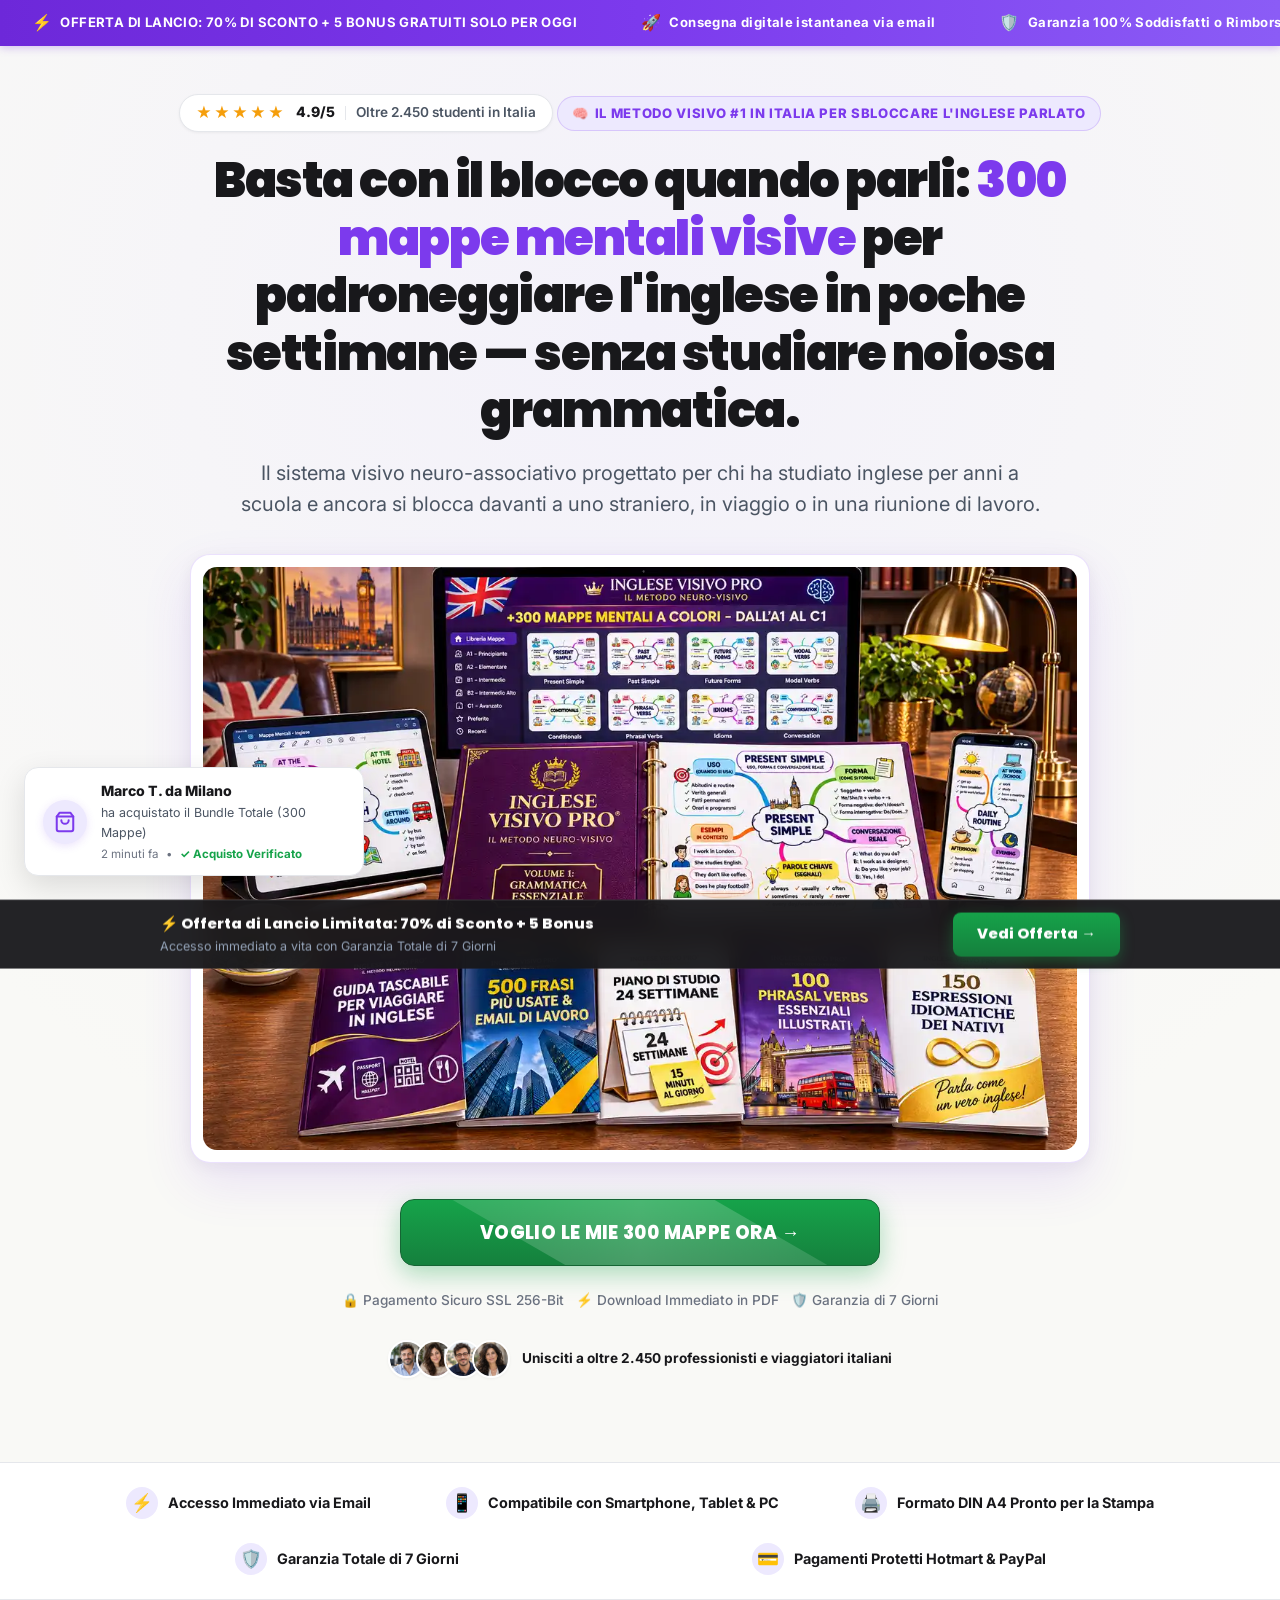
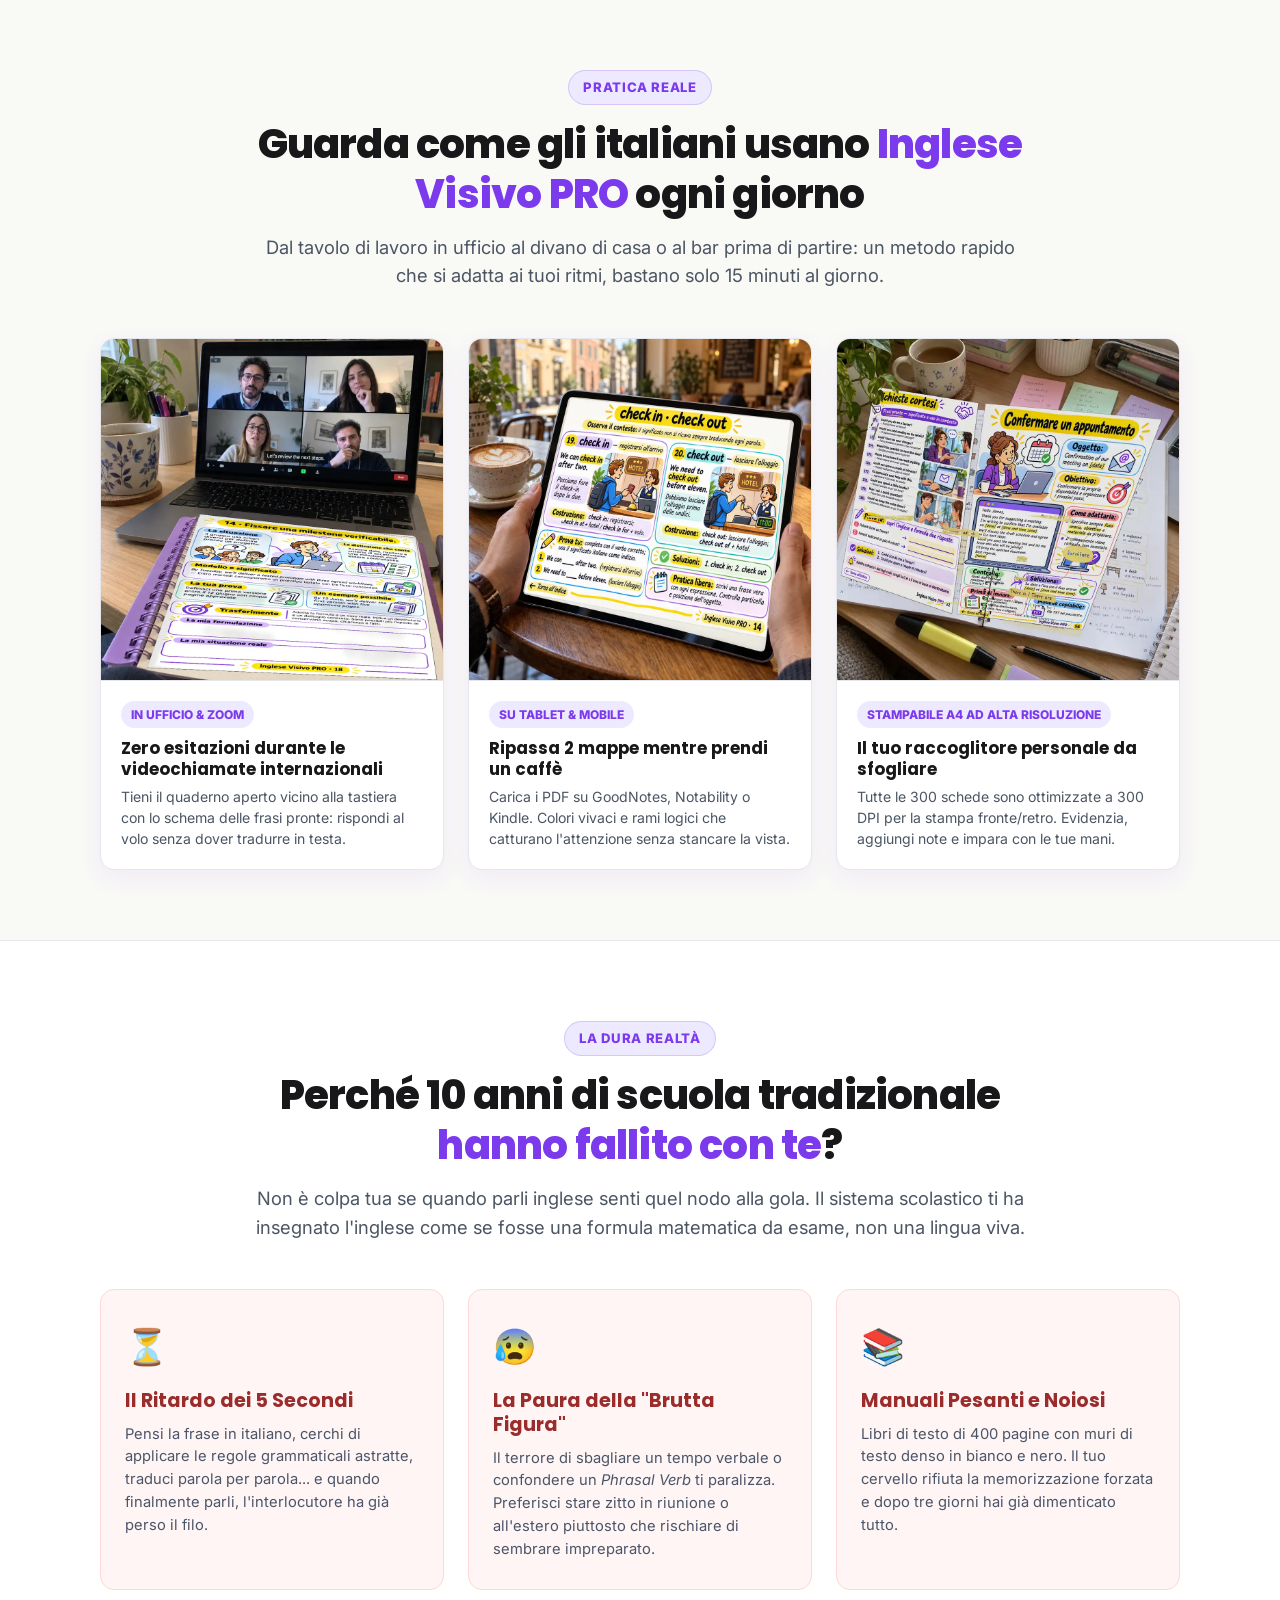
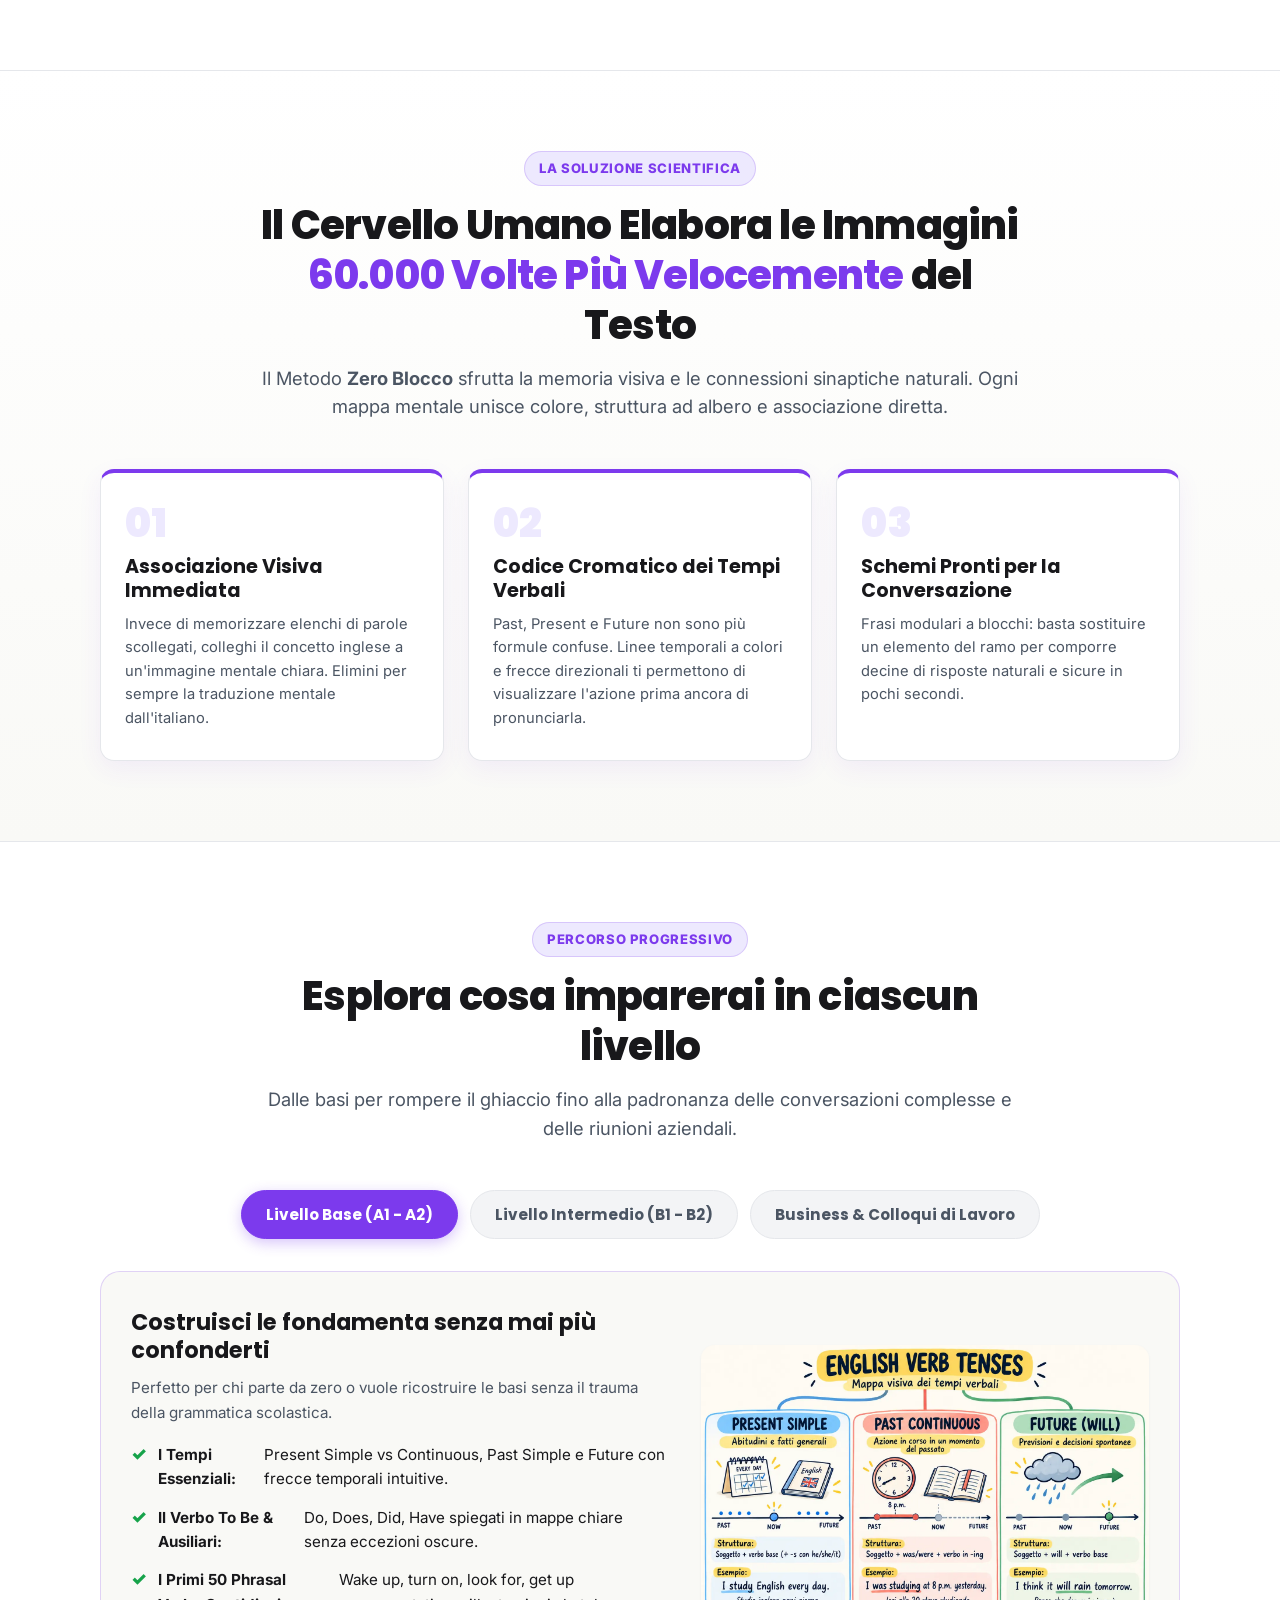
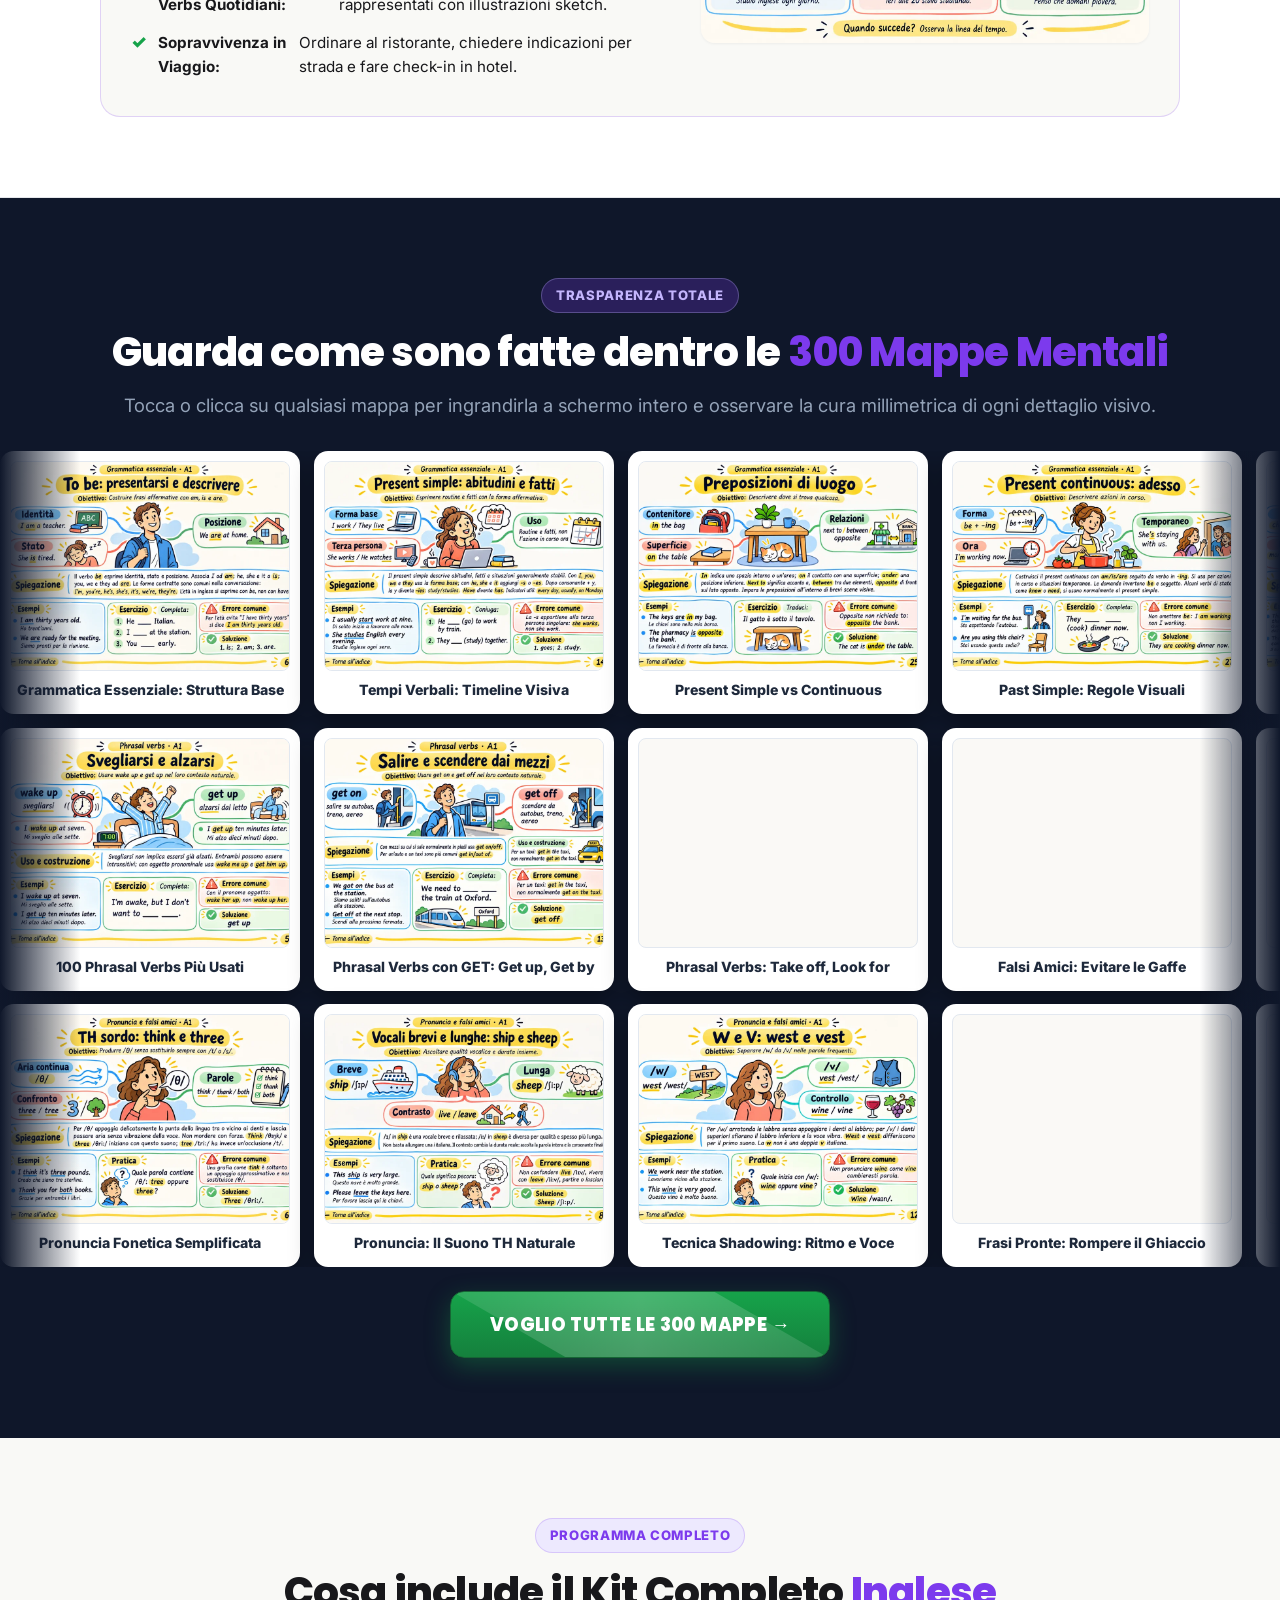
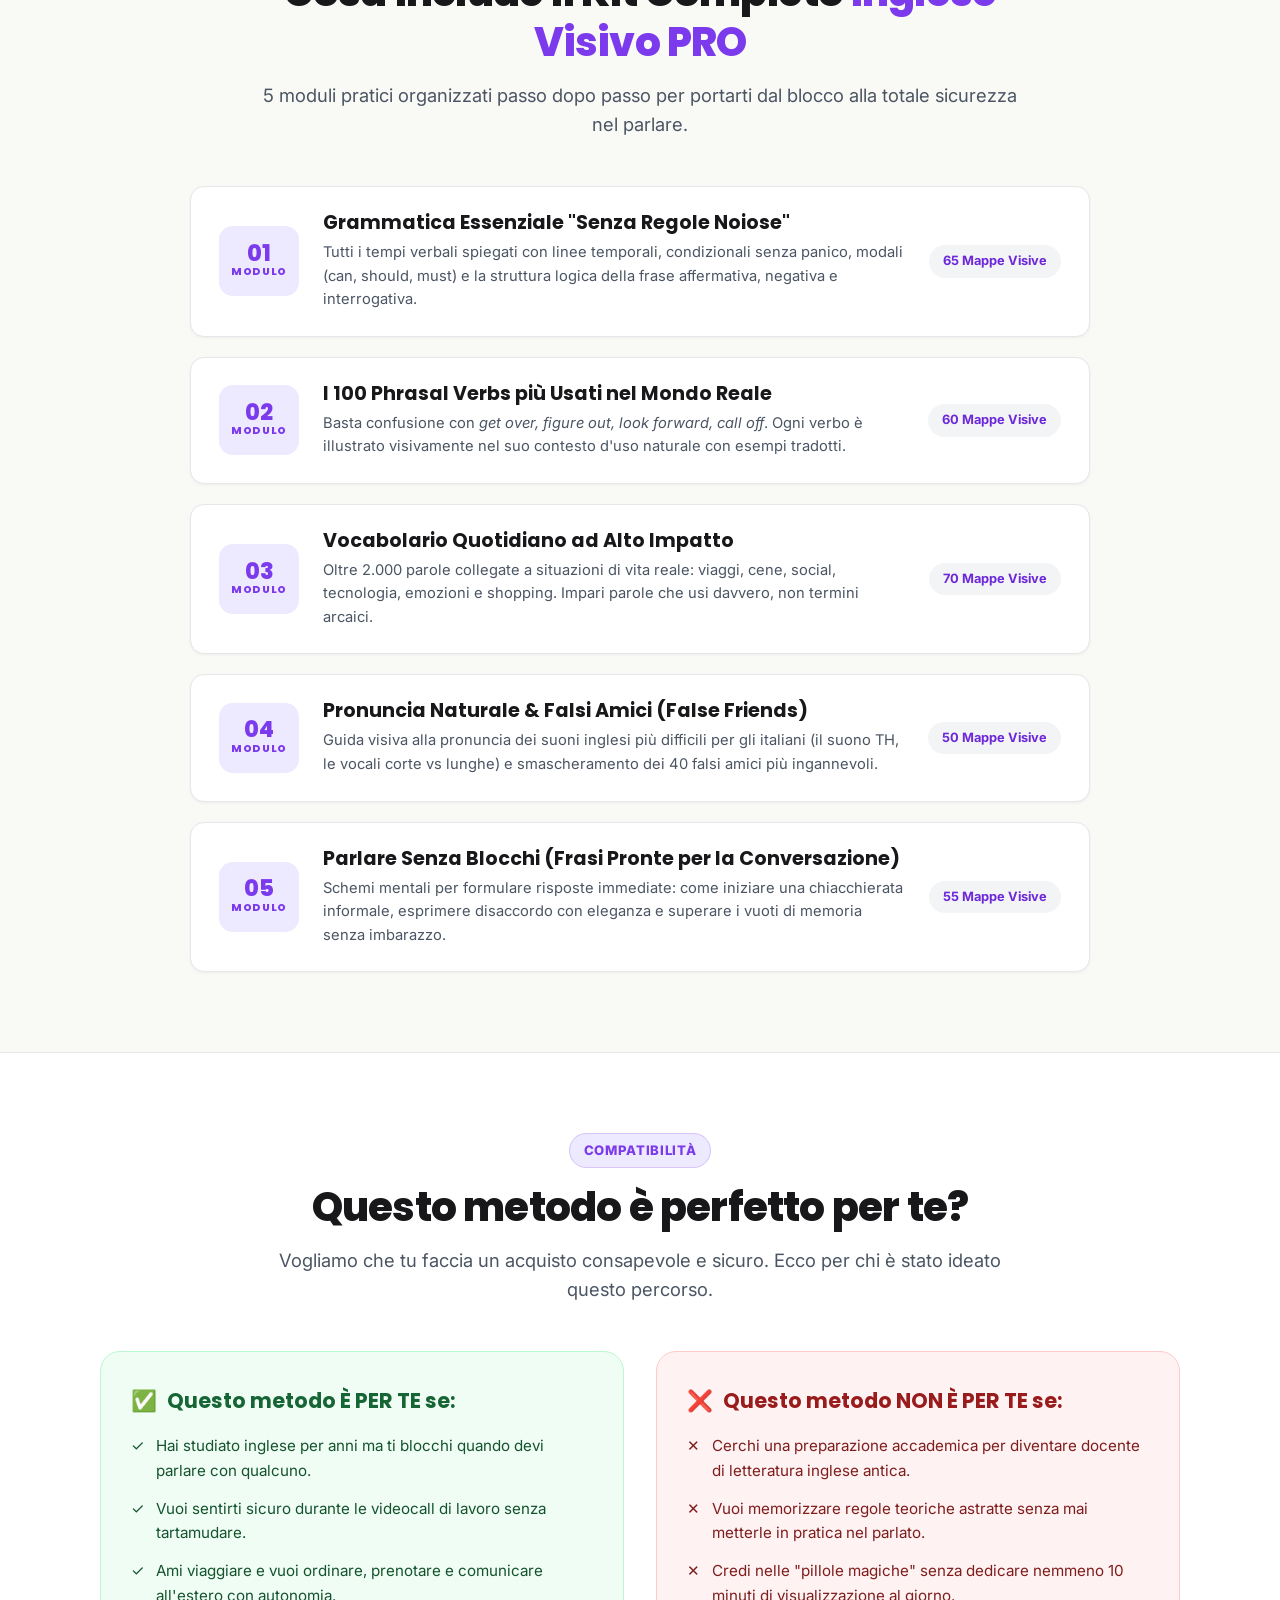
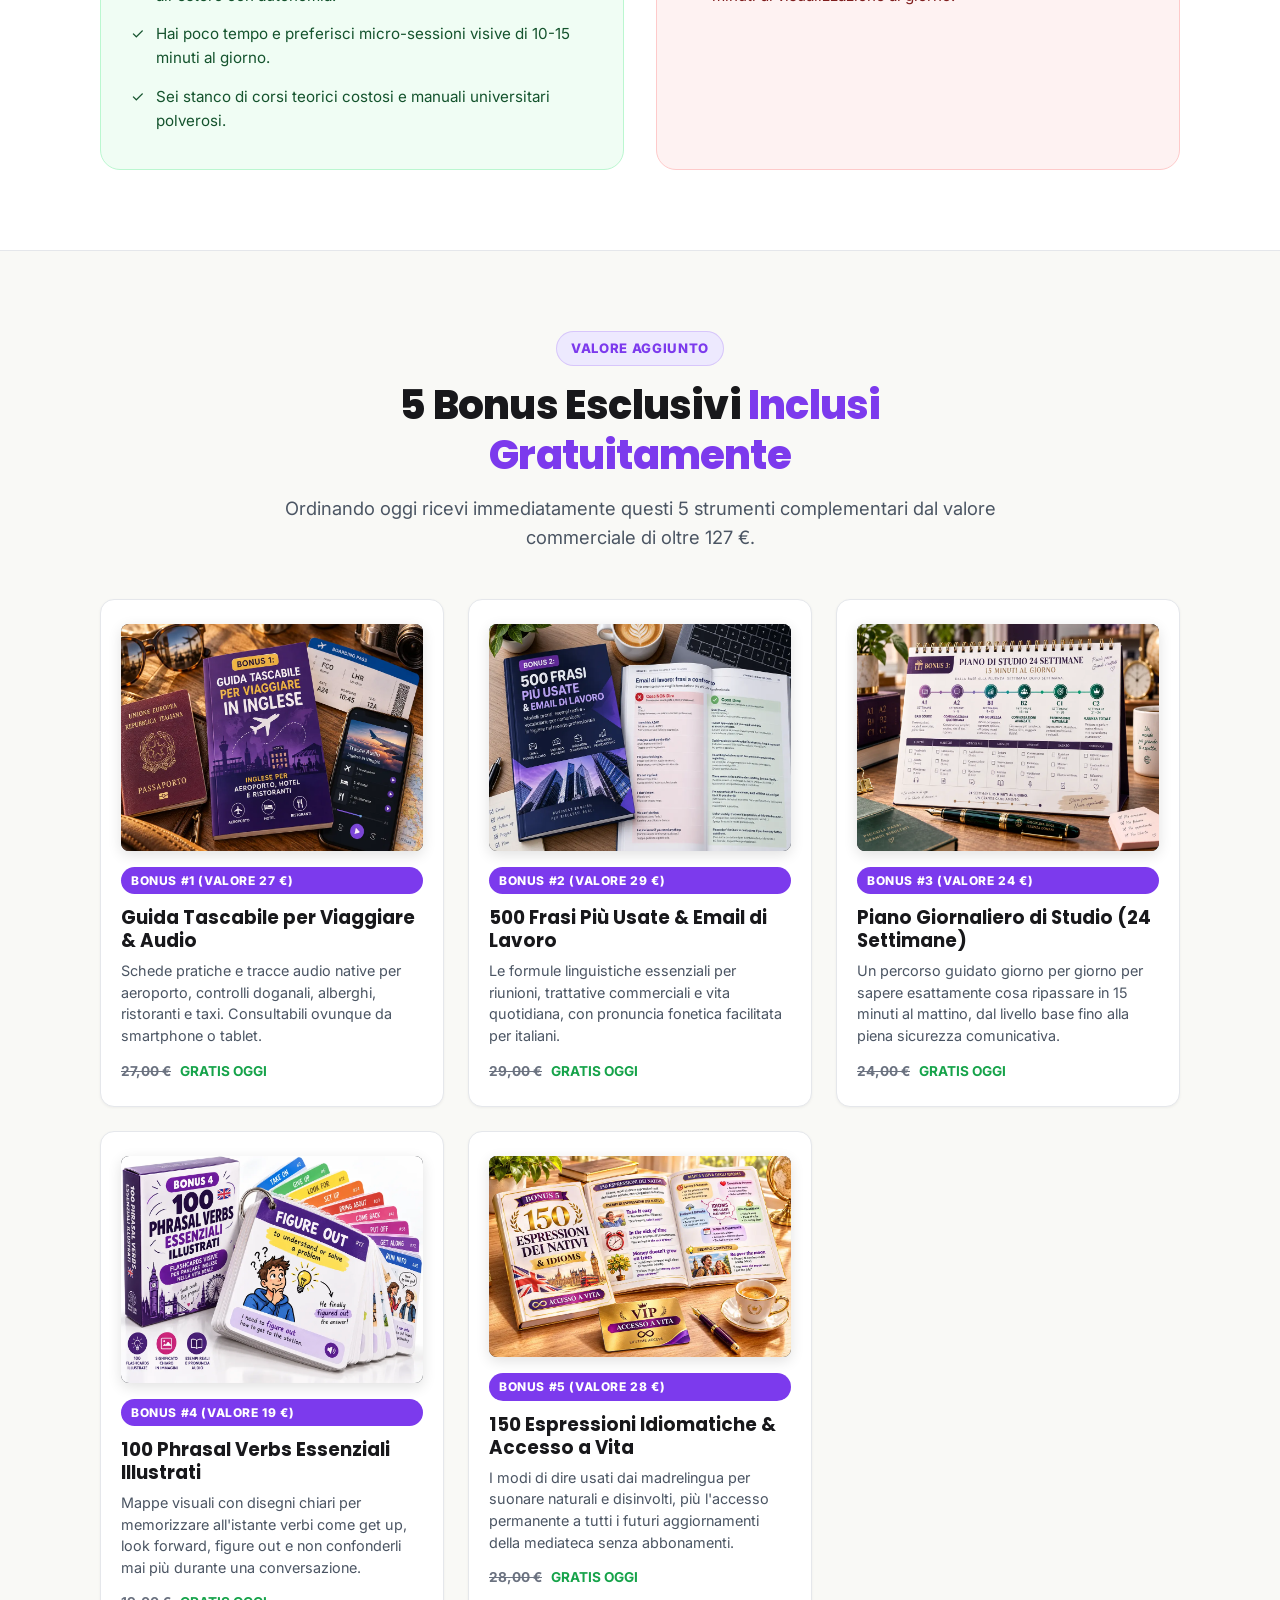
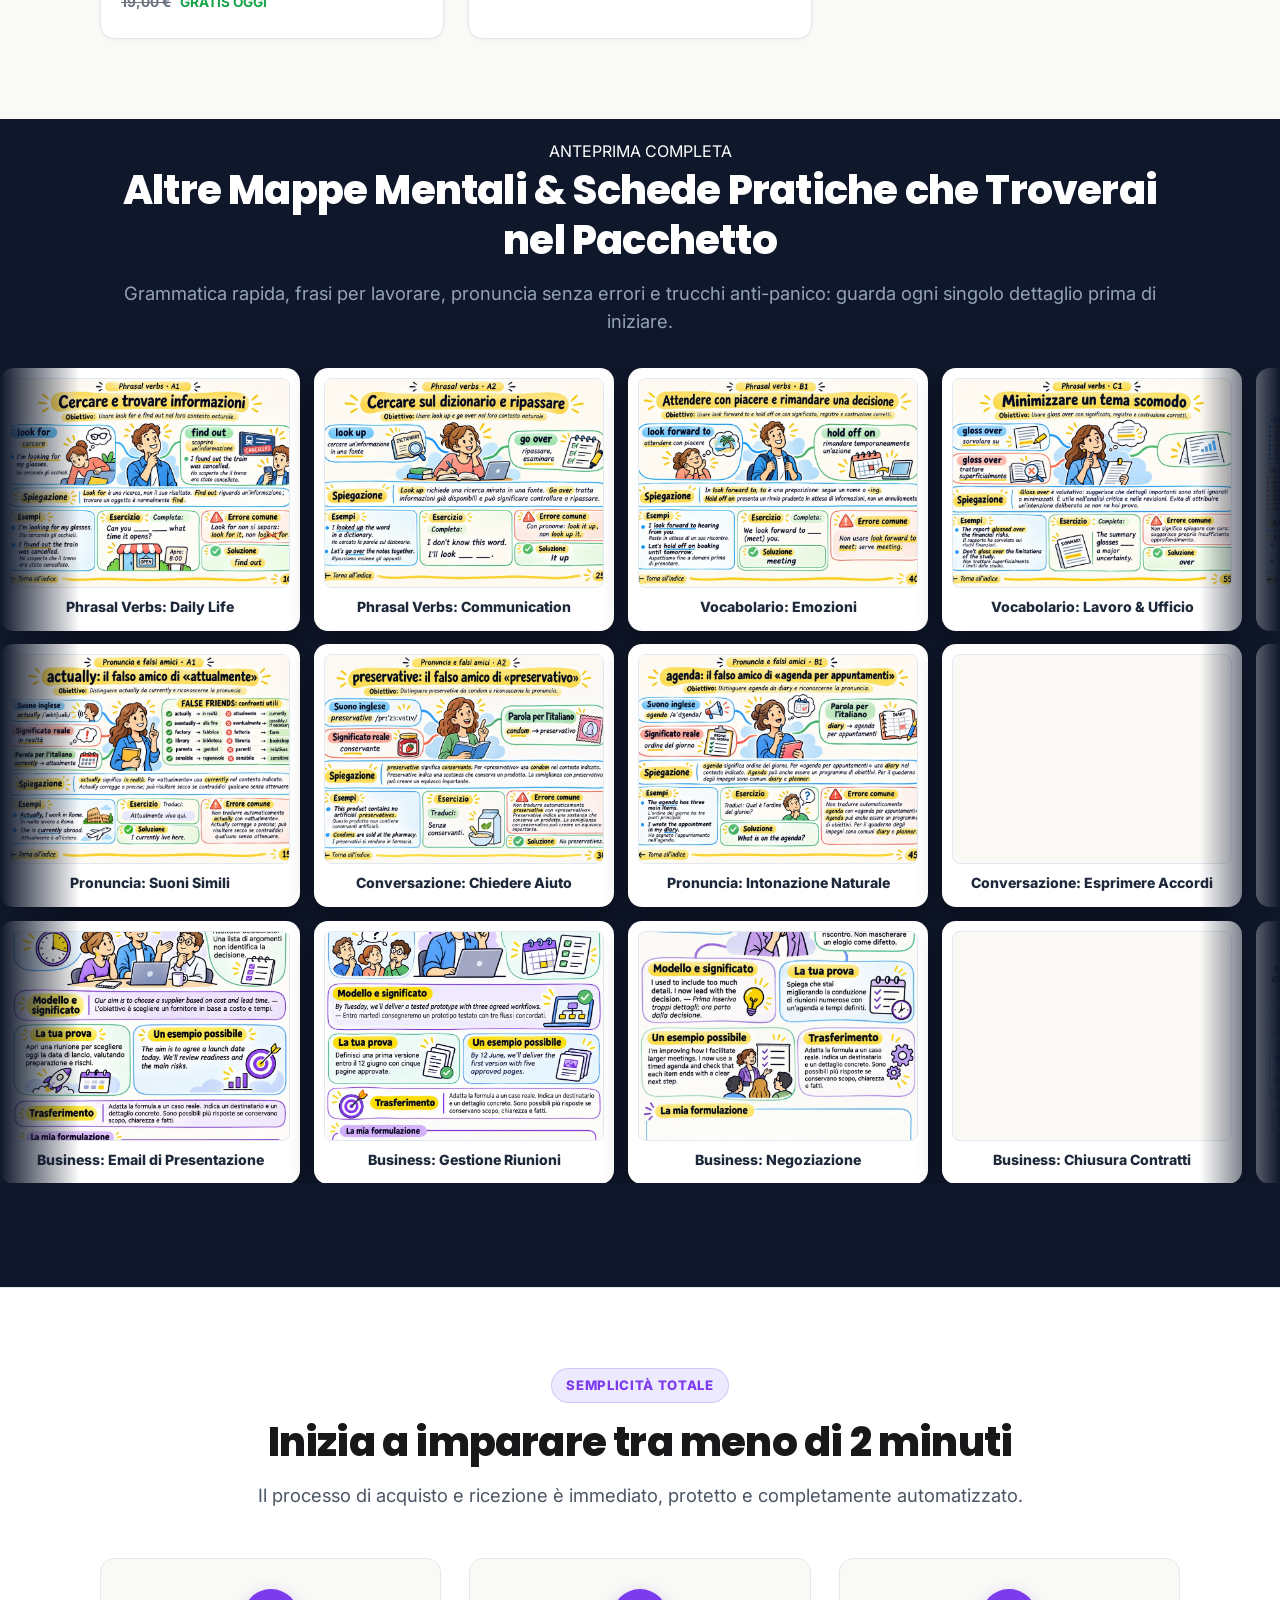
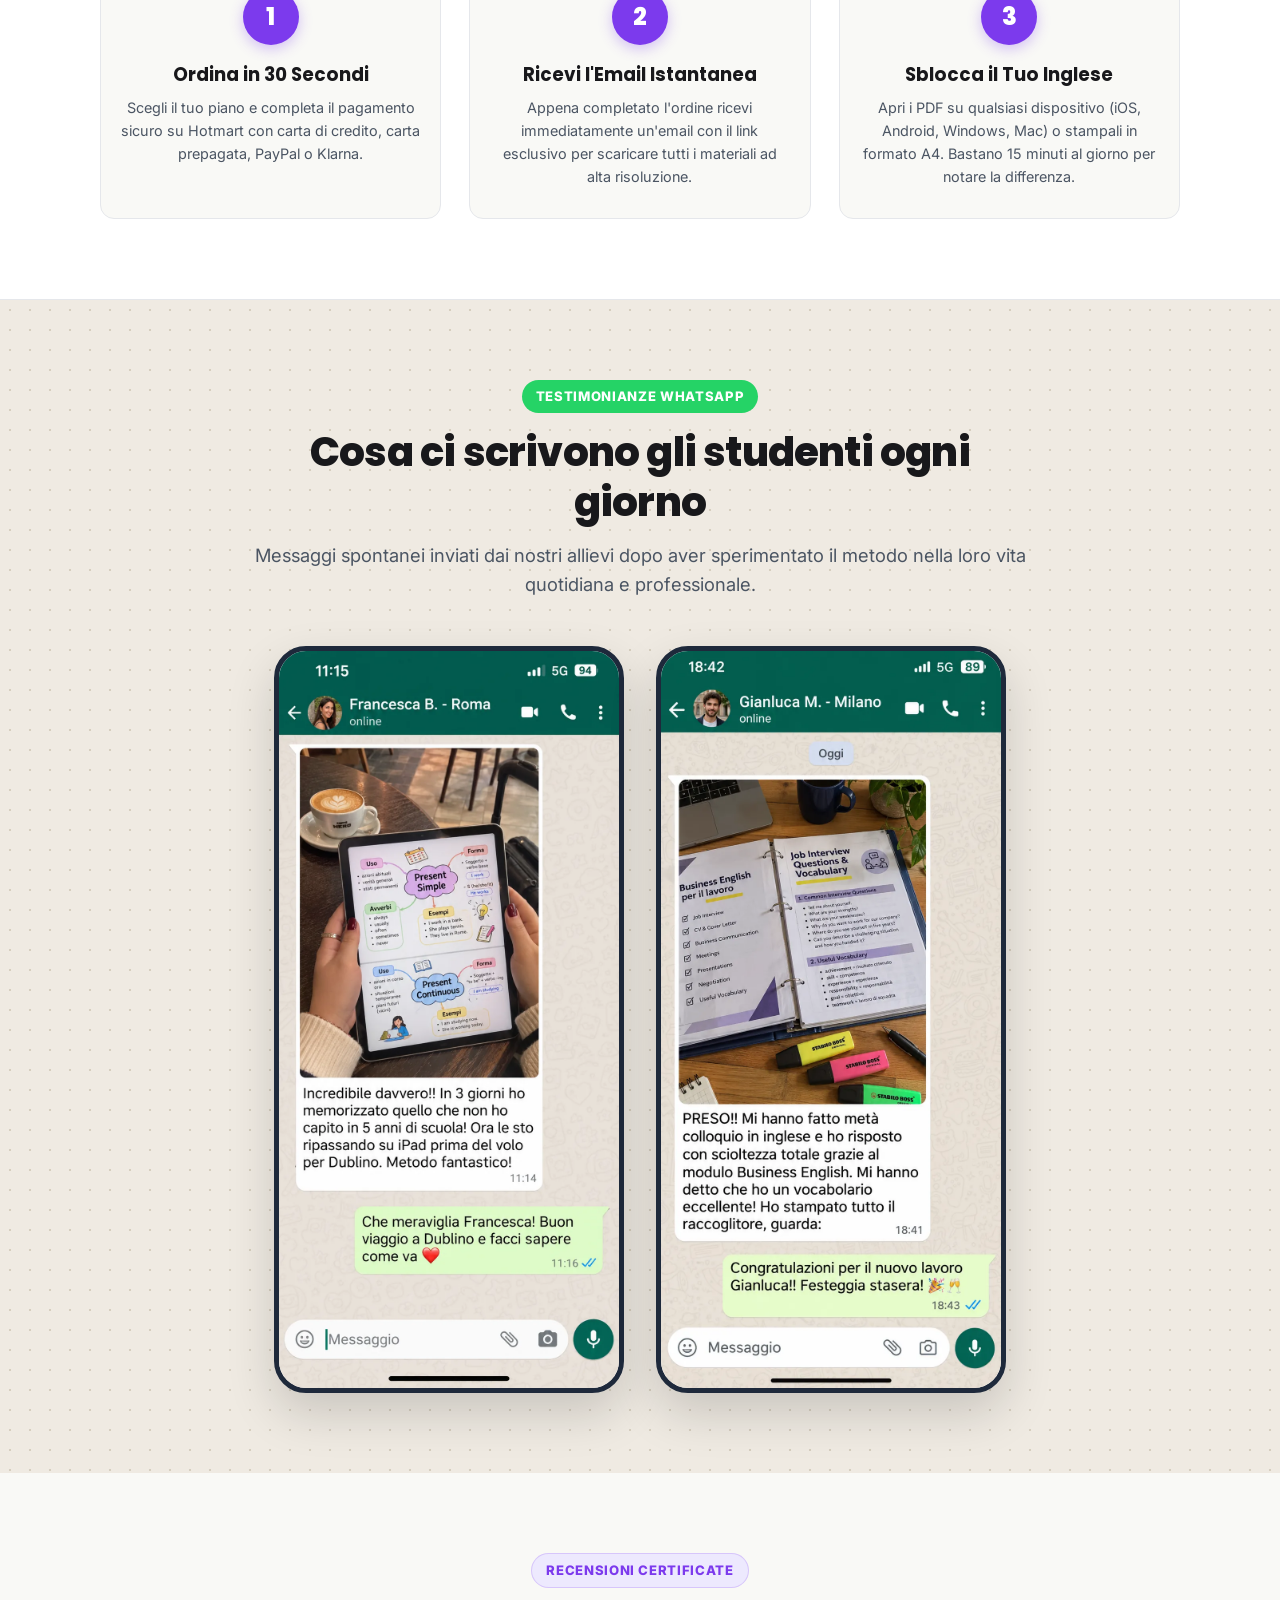
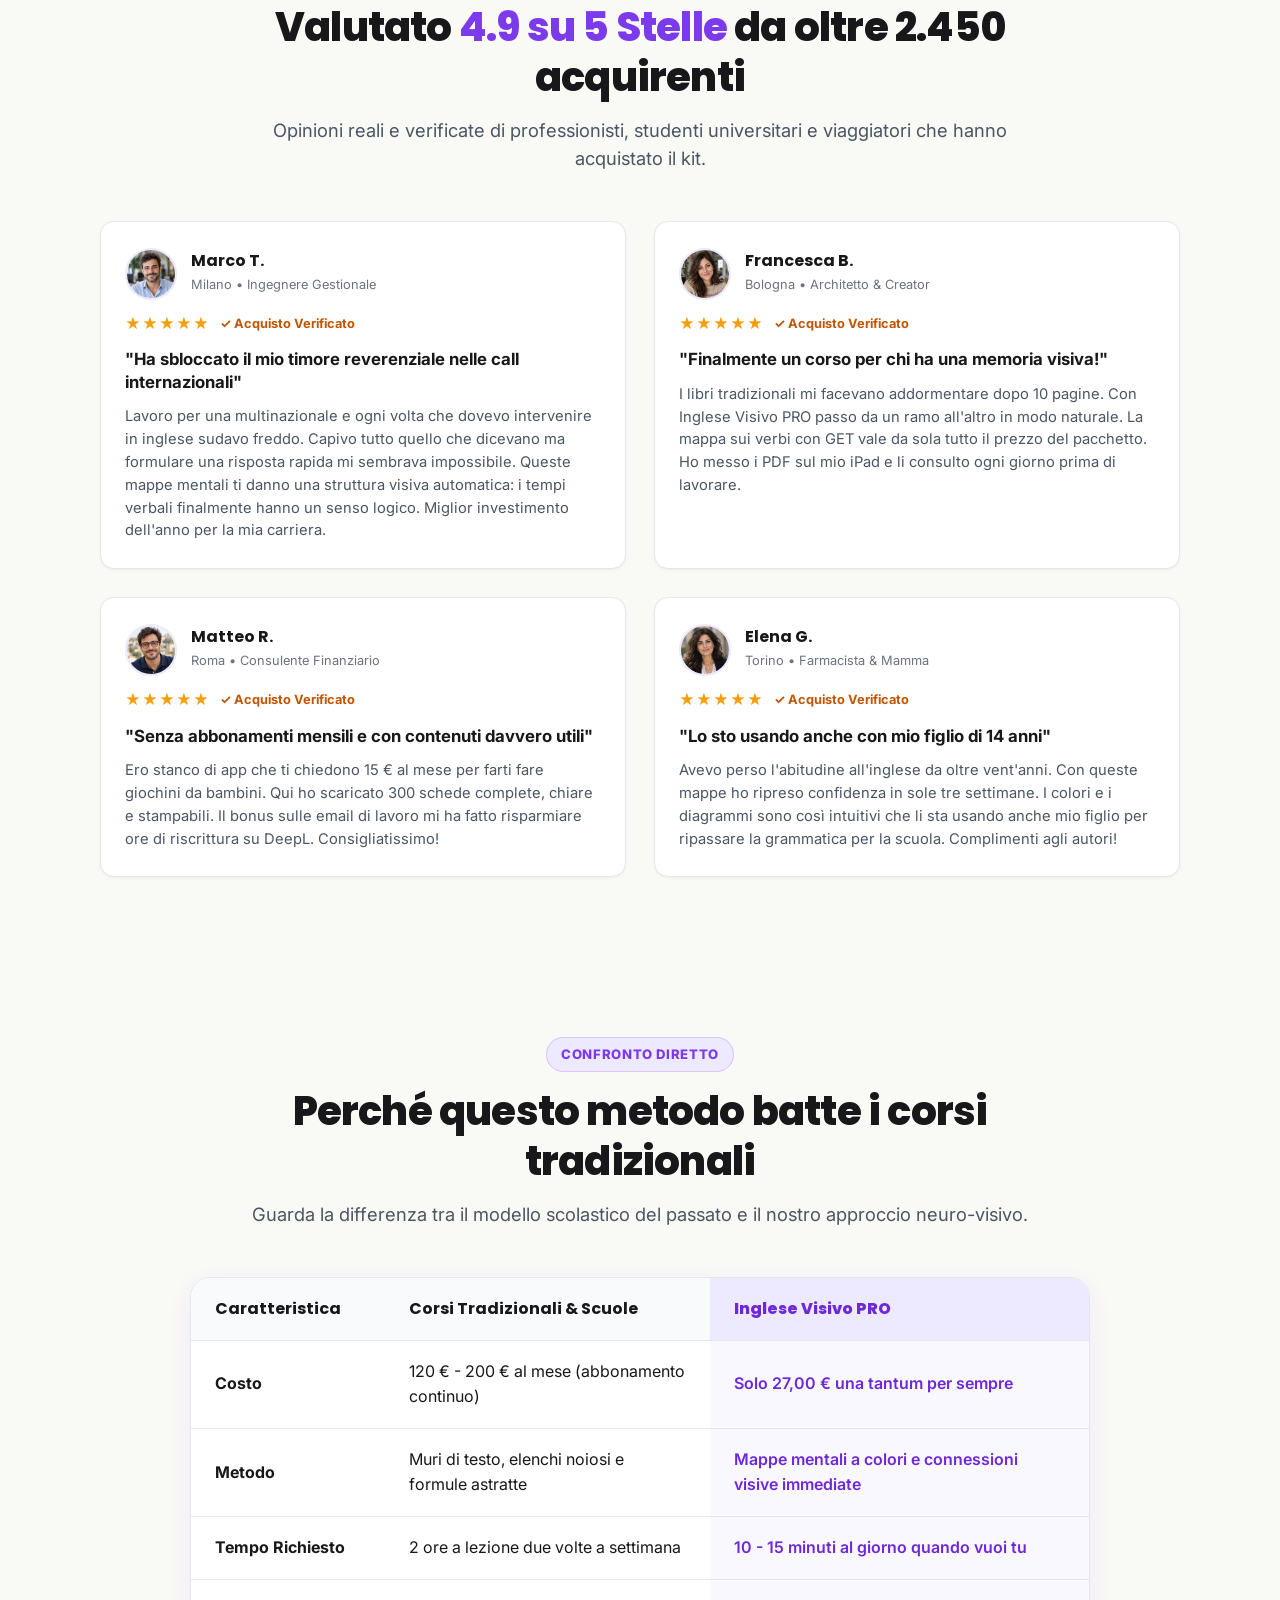
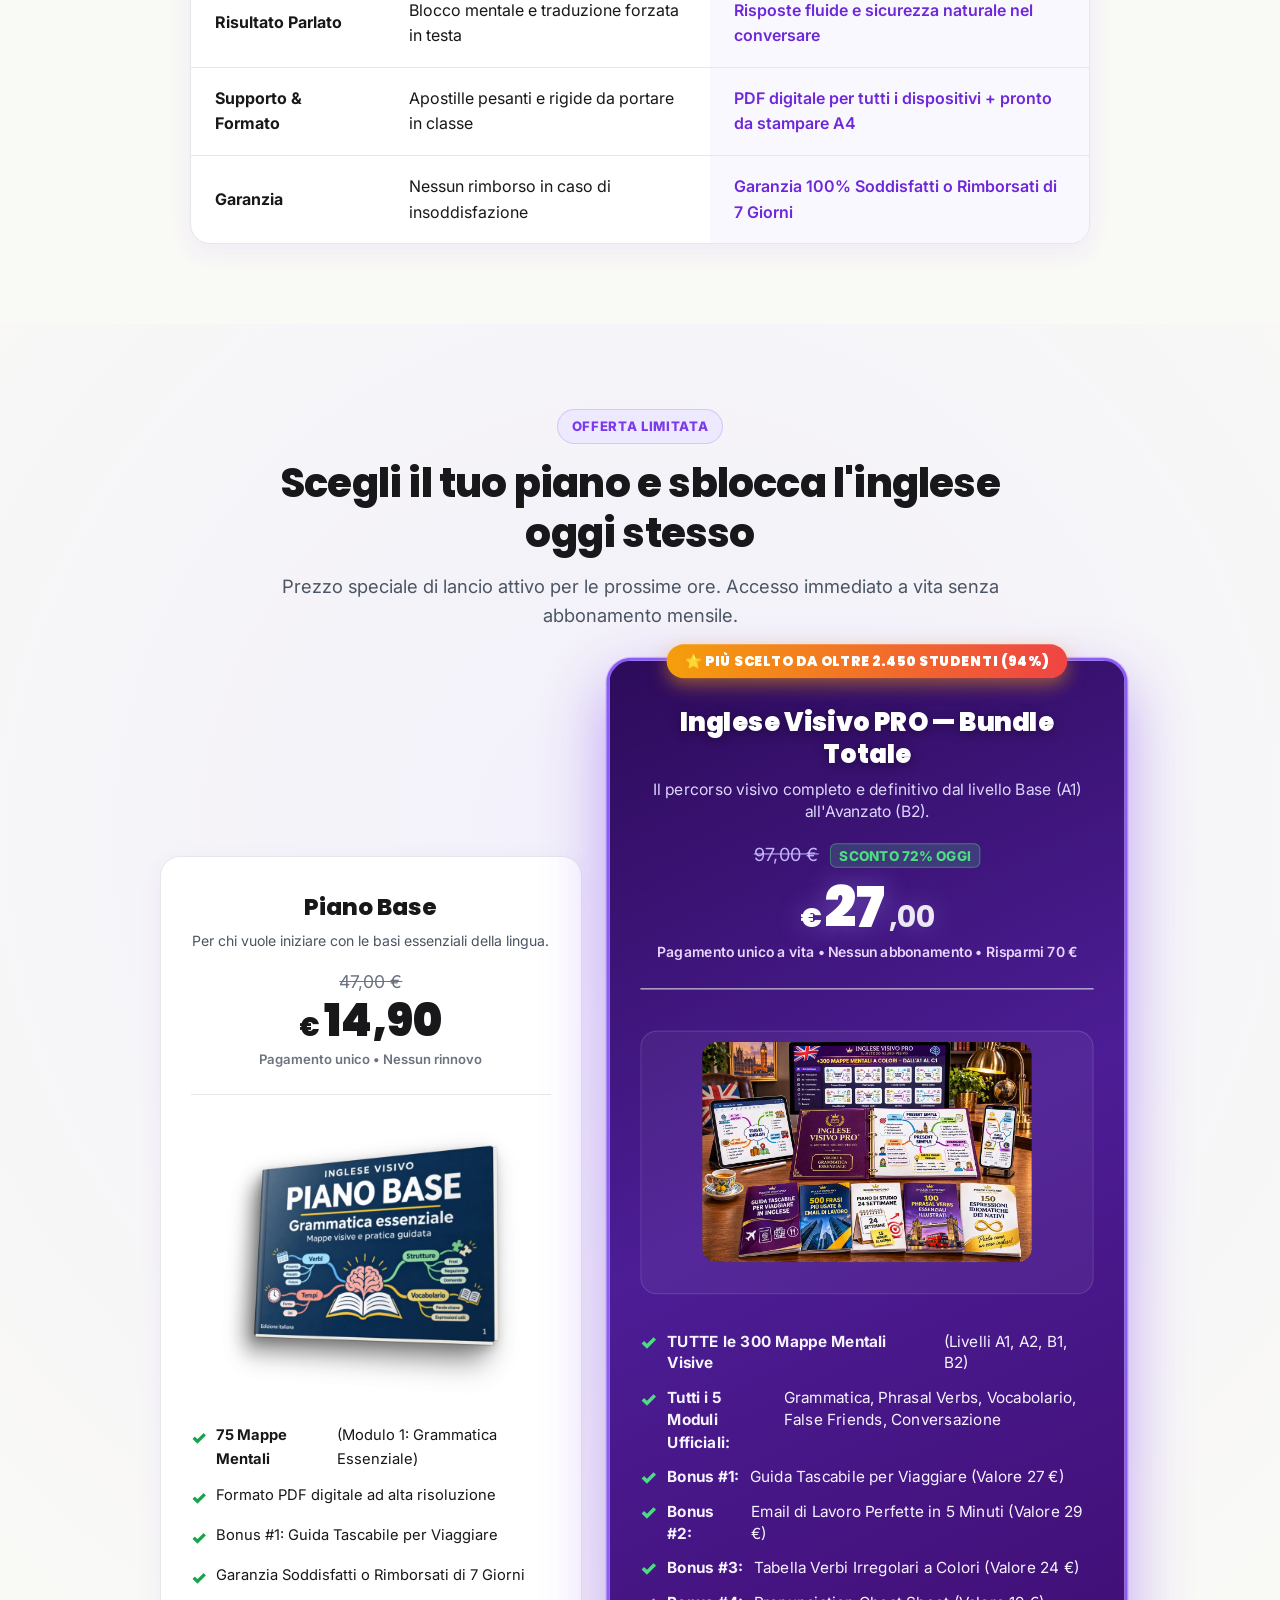
==== commit ecda3eeb: "feat(cro): nuevo hero codex portadas reales, testimonios integrados, bonos contexto calido y 2do car" ====
--- a/index.html
+++ b/index.html
@@ -26,7 +26,7 @@
   </script>
 
   <!-- Preload Critical Hero Mockup WebP (Gate P0 LCP) -->
-  <link rel="preload" as="image" href="img/hero-mockup.webp?v=20261105" type="image/webp" fetchpriority="high">
+  <link rel="preload" as="image" href="img/hero-mockup.webp?v=20261105c" type="image/webp" fetchpriority="high">
 
   <!-- Favicon -->
   <link rel="icon" href="data:image/svg+xml,<svg xmlns=%22http://www.w3.org/2000/svg%22 viewBox=%220 0 100 100%22><text y=%22.9em%22 font-size=%2290%22>🧠</text></svg>">
@@ -84,8 +84,8 @@
       <!-- Mockup 3D Hero P0 (Il Completito Originale) -->
       <div class="hero-mockup-container">
         <picture>
-          <source srcset="img/hero-mockup.webp?v=20261105" type="image/webp">
-          <img src="img/hero-mockup.webp?v=20261105" alt="Inglese Visivo PRO - Mockup del Kit Completo con 3 Tomi PRO, 5 Guide Bonus, Tablet e Smartphone" class="hero-mockup-img" width="1200" height="850" fetchpriority="high" loading="eager" decoding="async">
+          <source srcset="img/hero-mockup.webp?v=20261105c" type="image/webp">
+          <img src="img/hero-mockup.webp?v=20261105c" alt="Inglese Visivo PRO - Mockup del Kit Completo con 3 Tomi PRO, 5 Guide Bonus, Tablet e Smartphone" class="hero-mockup-img" width="1200" height="850" fetchpriority="high" loading="eager" decoding="async">
         </picture>
       </div>
 
@@ -160,7 +160,7 @@
 
       <div class="gallery-grid">
         <div class="action-card">
-          <img src="img/whatsapp-photo-01.webp" alt="Riunione di lavoro in Zoom con mappe mentali" class="action-card-img" loading="lazy" width="1254" height="1254" decoding="async">
+          <img src="img/whatsapp-photo-01.webp?v=20261105c" alt="Riunione di lavoro in Zoom con mappe mentali" class="action-card-img" loading="lazy" width="1254" height="1254" decoding="async">
           <div class="action-card-body">
             <span class="action-card-tag">In Ufficio & Zoom</span>
             <h3 class="action-card-title">Zero esitazioni durante le videochiamate internazionali</h3>
@@ -169,7 +169,7 @@
         </div>
 
         <div class="action-card">
-          <img src="img/whatsapp-photo-02.webp" alt="Studio su iPad in caffetteria" class="action-card-img" loading="lazy" width="1254" height="1254" decoding="async">
+          <img src="img/whatsapp-photo-02.webp?v=20261105c" alt="Studio su iPad in caffetteria" class="action-card-img" loading="lazy" width="1254" height="1254" decoding="async">
           <div class="action-card-body">
             <span class="action-card-tag">Su Tablet & Mobile</span>
             <h3 class="action-card-title">Ripassa 2 mappe mentre prendi un caffè</h3>
@@ -178,7 +178,7 @@
         </div>
 
         <div class="action-card">
-          <img src="img/whatsapp-photo-03.webp" alt="Quaderno stampato e rilegato su scrivania" class="action-card-img" loading="lazy" width="1254" height="1254" decoding="async">
+          <img src="img/whatsapp-photo-03.webp?v=20261105c" alt="Quaderno stampato e rilegato su scrivania" class="action-card-img" loading="lazy" width="1254" height="1254" decoding="async">
           <div class="action-card-body">
             <span class="action-card-tag">Stampabile A4 ad Alta Risoluzione</span>
             <h3 class="action-card-title">Il tuo raccoglitore personale da sfogliare</h3>
@@ -705,8 +705,8 @@
         <div class="bonus-card">
           <div class="bonus-image-wrapper">
             <picture>
-              <source srcset="img/bonus-1.webp?v=20261105" type="image/webp">
-              <img src="img/bonus-1.webp?v=20261105" alt="Bonus 1 - Guida Tascabile per Viaggiare in Inglese" width="1448" height="1086" loading="lazy" decoding="async">
+              <source srcset="img/bonus-1.webp?v=20261105c" type="image/webp">
+              <img src="img/bonus-1.webp?v=20261105c" alt="Bonus 1 - Guida Tascabile per Viaggiare in Inglese" width="1448" height="1086" loading="lazy" decoding="async">
             </picture>
           </div>
           <span class="bonus-badge">Bonus #1 (Valore 27 €)</span>
@@ -718,8 +718,8 @@
         <div class="bonus-card">
           <div class="bonus-image-wrapper">
             <picture>
-              <source srcset="img/bonus-2.webp?v=20261105" type="image/webp">
-              <img src="img/bonus-2.webp?v=20261105" alt="Bonus 2 - 500 Frasi Più Usate in Inglese" width="1448" height="1086" loading="lazy" decoding="async">
+              <source srcset="img/bonus-2.webp?v=20261105c" type="image/webp">
+              <img src="img/bonus-2.webp?v=20261105c" alt="Bonus 2 - 500 Frasi Più Usate in Inglese" width="1448" height="1086" loading="lazy" decoding="async">
             </picture>
           </div>
           <span class="bonus-badge">Bonus #2 (Valore 29 €)</span>
@@ -731,8 +731,8 @@
         <div class="bonus-card">
           <div class="bonus-image-wrapper">
             <picture>
-              <source srcset="img/bonus-3.webp?v=20261105" type="image/webp">
-              <img src="img/bonus-3.webp?v=20261105" alt="Bonus 3 - Piano Giornaliero di Studio" width="1448" height="1086" loading="lazy" decoding="async">
+              <source srcset="img/bonus-3.webp?v=20261105c" type="image/webp">
+              <img src="img/bonus-3.webp?v=20261105c" alt="Bonus 3 - Piano Giornaliero di Studio" width="1448" height="1086" loading="lazy" decoding="async">
             </picture>
           </div>
           <span class="bonus-badge">Bonus #3 (Valore 24 €)</span>
@@ -744,8 +744,8 @@
         <div class="bonus-card">
           <div class="bonus-image-wrapper">
             <picture>
-              <source srcset="img/bonus-4.webp?v=20261105" type="image/webp">
-              <img src="img/bonus-4.webp?v=20261105" alt="Bonus 4 - 100 Phrasal Verbs Essenziali" width="1448" height="1086" loading="lazy" decoding="async">
+              <source srcset="img/bonus-4.webp?v=20261105c" type="image/webp">
+              <img src="img/bonus-4.webp?v=20261105c" alt="Bonus 4 - 100 Phrasal Verbs Essenziali" width="1448" height="1086" loading="lazy" decoding="async">
             </picture>
           </div>
           <span class="bonus-badge">Bonus #4 (Valore 19 €)</span>
@@ -757,8 +757,8 @@
         <div class="bonus-card">
           <div class="bonus-image-wrapper">
             <picture>
-              <source srcset="img/bonus-5.webp?v=20261105" type="image/webp">
-              <img src="img/bonus-5.webp?v=20261105" alt="Bonus 5 - 150 Espressioni Nativi e Aggiornamenti" width="1448" height="1086" loading="lazy" decoding="async">
+              <source srcset="img/bonus-5.webp?v=20261105c" type="image/webp">
+              <img src="img/bonus-5.webp?v=20261105c" alt="Bonus 5 - 150 Espressioni Nativi e Aggiornamenti" width="1448" height="1086" loading="lazy" decoding="async">
             </picture>
           </div>
           <span class="bonus-badge">Bonus #5 (Valore 28 €)</span>
@@ -770,6 +770,231 @@
       </div>
     </div>
   </section>
+
+  <!-- ==========================================================================
+       11-BIS. SECONDO CARRUSEL DI 3 FILI: ALTRE MAPPE & MATERIALI ESCLUSIVI
+       ========================================================================== -->
+  <section class="section showcase-section" style="padding-top: 20px;">
+    <div class="container" style="text-align: center;">
+      <span class="badge">ANTEPRIMA COMPLETA</span>
+      <h2 class="section-title">
+        Altre Mappe Mentali &amp; Schede Pratiche che Troverai nel Pacchetto
+      </h2>
+      <p class="section-subtitle">
+        Grammatica rapida, frasi per lavorare, pronuncia senza errori e trucchi anti-panico: guarda ogni singolo dettaglio prima di iniziare.
+      </p>
+    </div>
+
+    <div class="carousel-multi-container">
+      <!-- Fila 1: scorrimento verso sinistra (sheet-25 a sheet-32) -->
+      <div class="carousel-track-row carousel-track-left">
+        <div class="carousel-multi-card" onclick="openLightbox('img/sheet-25.webp?v=20261105c')">
+          <img src="img/sheet-25.webp?v=20261105c" alt="Phrasal Verbs: Daily Life" class="carousel-multi-img" width="900" height="636" loading="lazy" decoding="async">
+          <div class="carousel-multi-title">Phrasal Verbs: Daily Life</div>
+        </div>
+        <div class="carousel-multi-card" onclick="openLightbox('img/sheet-26.webp?v=20261105c')">
+          <img src="img/sheet-26.webp?v=20261105c" alt="Phrasal Verbs: Communication" class="carousel-multi-img" width="900" height="636" loading="lazy" decoding="async">
+          <div class="carousel-multi-title">Phrasal Verbs: Communication</div>
+        </div>
+        <div class="carousel-multi-card" onclick="openLightbox('img/sheet-27.webp?v=20261105c')">
+          <img src="img/sheet-27.webp?v=20261105c" alt="Vocabolario: Emozioni" class="carousel-multi-img" width="900" height="636" loading="lazy" decoding="async">
+          <div class="carousel-multi-title">Vocabolario: Emozioni</div>
+        </div>
+        <div class="carousel-multi-card" onclick="openLightbox('img/sheet-28.webp?v=20261105c')">
+          <img src="img/sheet-28.webp?v=20261105c" alt="Vocabolario: Lavoro &amp; Ufficio" class="carousel-multi-img" width="900" height="636" loading="lazy" decoding="async">
+          <div class="carousel-multi-title">Vocabolario: Lavoro &amp; Ufficio</div>
+        </div>
+        <div class="carousel-multi-card" onclick="openLightbox('img/sheet-29.webp?v=20261105c')">
+          <img src="img/sheet-29.webp?v=20261105c" alt="Vocabolario: Viaggi" class="carousel-multi-img" width="900" height="636" loading="lazy" decoding="async">
+          <div class="carousel-multi-title">Vocabolario: Viaggi</div>
+        </div>
+        <div class="carousel-multi-card" onclick="openLightbox('img/sheet-30.webp?v=20261105c')">
+          <img src="img/sheet-30.webp?v=20261105c" alt="Phrasal Verbs: Movimento" class="carousel-multi-img" width="900" height="636" loading="lazy" decoding="async">
+          <div class="carousel-multi-title">Phrasal Verbs: Movimento</div>
+        </div>
+        <div class="carousel-multi-card" onclick="openLightbox('img/sheet-31.webp?v=20261105c')">
+          <img src="img/sheet-31.webp?v=20261105c" alt="Vocabolario: Cibo &amp; Ristorante" class="carousel-multi-img" width="900" height="636" loading="lazy" decoding="async">
+          <div class="carousel-multi-title">Vocabolario: Cibo &amp; Ristorante</div>
+        </div>
+        <div class="carousel-multi-card" onclick="openLightbox('img/sheet-32.webp?v=20261105c')">
+          <img src="img/sheet-32.webp?v=20261105c" alt="Phrasal Verbs: Tecnologia" class="carousel-multi-img" width="900" height="636" loading="lazy" decoding="async">
+          <div class="carousel-multi-title">Phrasal Verbs: Tecnologia</div>
+        </div>
+        <!-- Duplicazione per loop infinito -->
+        <div class="carousel-multi-card" onclick="openLightbox('img/sheet-25.webp?v=20261105c')">
+          <img src="img/sheet-25.webp?v=20261105c" alt="Phrasal Verbs: Daily Life" class="carousel-multi-img" width="900" height="636" loading="lazy" decoding="async">
+          <div class="carousel-multi-title">Phrasal Verbs: Daily Life</div>
+        </div>
+        <div class="carousel-multi-card" onclick="openLightbox('img/sheet-26.webp?v=20261105c')">
+          <img src="img/sheet-26.webp?v=20261105c" alt="Phrasal Verbs: Communication" class="carousel-multi-img" width="900" height="636" loading="lazy" decoding="async">
+          <div class="carousel-multi-title">Phrasal Verbs: Communication</div>
+        </div>
+        <div class="carousel-multi-card" onclick="openLightbox('img/sheet-27.webp?v=20261105c')">
+          <img src="img/sheet-27.webp?v=20261105c" alt="Vocabolario: Emozioni" class="carousel-multi-img" width="900" height="636" loading="lazy" decoding="async">
+          <div class="carousel-multi-title">Vocabolario: Emozioni</div>
+        </div>
+        <div class="carousel-multi-card" onclick="openLightbox('img/sheet-28.webp?v=20261105c')">
+          <img src="img/sheet-28.webp?v=20261105c" alt="Vocabolario: Lavoro &amp; Ufficio" class="carousel-multi-img" width="900" height="636" loading="lazy" decoding="async">
+          <div class="carousel-multi-title">Vocabolario: Lavoro &amp; Ufficio</div>
+        </div>
+        <div class="carousel-multi-card" onclick="openLightbox('img/sheet-29.webp?v=20261105c')">
+          <img src="img/sheet-29.webp?v=20261105c" alt="Vocabolario: Viaggi" class="carousel-multi-img" width="900" height="636" loading="lazy" decoding="async">
+          <div class="carousel-multi-title">Vocabolario: Viaggi</div>
+        </div>
+        <div class="carousel-multi-card" onclick="openLightbox('img/sheet-30.webp?v=20261105c')">
+          <img src="img/sheet-30.webp?v=20261105c" alt="Phrasal Verbs: Movimento" class="carousel-multi-img" width="900" height="636" loading="lazy" decoding="async">
+          <div class="carousel-multi-title">Phrasal Verbs: Movimento</div>
+        </div>
+        <div class="carousel-multi-card" onclick="openLightbox('img/sheet-31.webp?v=20261105c')">
+          <img src="img/sheet-31.webp?v=20261105c" alt="Vocabolario: Cibo &amp; Ristorante" class="carousel-multi-img" width="900" height="636" loading="lazy" decoding="async">
+          <div class="carousel-multi-title">Vocabolario: Cibo &amp; Ristorante</div>
+        </div>
+        <div class="carousel-multi-card" onclick="openLightbox('img/sheet-32.webp?v=20261105c')">
+          <img src="img/sheet-32.webp?v=20261105c" alt="Phrasal Verbs: Tecnologia" class="carousel-multi-img" width="900" height="636" loading="lazy" decoding="async">
+          <div class="carousel-multi-title">Phrasal Verbs: Tecnologia</div>
+        </div>
+      </div>
+
+      <!-- Fila 2: scorrimento verso destra (sheet-33 a sheet-40) -->
+      <div class="carousel-track-row carousel-track-right">
+        <div class="carousel-multi-card" onclick="openLightbox('img/sheet-33.webp?v=20261105c')">
+          <img src="img/sheet-33.webp?v=20261105c" alt="Pronuncia: Suoni Simili" class="carousel-multi-img" width="900" height="636" loading="lazy" decoding="async">
+          <div class="carousel-multi-title">Pronuncia: Suoni Simili</div>
+        </div>
+        <div class="carousel-multi-card" onclick="openLightbox('img/sheet-34.webp?v=20261105c')">
+          <img src="img/sheet-34.webp?v=20261105c" alt="Conversazione: Chiedere Aiuto" class="carousel-multi-img" width="900" height="636" loading="lazy" decoding="async">
+          <div class="carousel-multi-title">Conversazione: Chiedere Aiuto</div>
+        </div>
+        <div class="carousel-multi-card" onclick="openLightbox('img/sheet-35.webp?v=20261105c')">
+          <img src="img/sheet-35.webp?v=20261105c" alt="Pronuncia: Intonazione Naturale" class="carousel-multi-img" width="900" height="636" loading="lazy" decoding="async">
+          <div class="carousel-multi-title">Pronuncia: Intonazione Naturale</div>
+        </div>
+        <div class="carousel-multi-card" onclick="openLightbox('img/sheet-36.webp?v=20261105c')">
+          <img src="img/sheet-36.webp?v=20261105c" alt="Conversazione: Esprimere Accordi" class="carousel-multi-img" width="900" height="636" loading="lazy" decoding="async">
+          <div class="carousel-multi-title">Conversazione: Esprimere Accordi</div>
+        </div>
+        <div class="carousel-multi-card" onclick="openLightbox('img/sheet-37.webp?v=20261105c')">
+          <img src="img/sheet-37.webp?v=20261105c" alt="Pronuncia: Silent Letters" class="carousel-multi-img" width="900" height="636" loading="lazy" decoding="async">
+          <div class="carousel-multi-title">Pronuncia: Silent Letters</div>
+        </div>
+        <div class="carousel-multi-card" onclick="openLightbox('img/sheet-38.webp?v=20261105c')">
+          <img src="img/sheet-38.webp?v=20261105c" alt="Conversazione: Al Telefono" class="carousel-multi-img" width="900" height="636" loading="lazy" decoding="async">
+          <div class="carousel-multi-title">Conversazione: Al Telefono</div>
+        </div>
+        <div class="carousel-multi-card" onclick="openLightbox('img/sheet-39.webp?v=20261105c')">
+          <img src="img/sheet-39.webp?v=20261105c" alt="Conversazione: Gestire Imprevisti" class="carousel-multi-img" width="900" height="636" loading="lazy" decoding="async">
+          <div class="carousel-multi-title">Conversazione: Gestire Imprevisti</div>
+        </div>
+        <div class="carousel-multi-card" onclick="openLightbox('img/sheet-40.webp?v=20261105c')">
+          <img src="img/sheet-40.webp?v=20261105c" alt="Pronuncia: Vocali Brevi e Lunghe" class="carousel-multi-img" width="900" height="636" loading="lazy" decoding="async">
+          <div class="carousel-multi-title">Pronuncia: Vocali Brevi e Lunghe</div>
+        </div>
+        <!-- Duplicazione per loop infinito -->
+        <div class="carousel-multi-card" onclick="openLightbox('img/sheet-33.webp?v=20261105c')">
+          <img src="img/sheet-33.webp?v=20261105c" alt="Pronuncia: Suoni Simili" class="carousel-multi-img" width="900" height="636" loading="lazy" decoding="async">
+          <div class="carousel-multi-title">Pronuncia: Suoni Simili</div>
+        </div>
+        <div class="carousel-multi-card" onclick="openLightbox('img/sheet-34.webp?v=20261105c')">
+          <img src="img/sheet-34.webp?v=20261105c" alt="Conversazione: Chiedere Aiuto" class="carousel-multi-img" width="900" height="636" loading="lazy" decoding="async">
+          <div class="carousel-multi-title">Conversazione: Chiedere Aiuto</div>
+        </div>
+        <div class="carousel-multi-card" onclick="openLightbox('img/sheet-35.webp?v=20261105c')">
+          <img src="img/sheet-35.webp?v=20261105c" alt="Pronuncia: Intonazione Naturale" class="carousel-multi-img" width="900" height="636" loading="lazy" decoding="async">
+          <div class="carousel-multi-title">Pronuncia: Intonazione Naturale</div>
+        </div>
+        <div class="carousel-multi-card" onclick="openLightbox('img/sheet-36.webp?v=20261105c')">
+          <img src="img/sheet-36.webp?v=20261105c" alt="Conversazione: Esprimere Accordi" class="carousel-multi-img" width="900" height="636" loading="lazy" decoding="async">
+          <div class="carousel-multi-title">Conversazione: Esprimere Accordi</div>
+        </div>
+        <div class="carousel-multi-card" onclick="openLightbox('img/sheet-37.webp?v=20261105c')">
+          <img src="img/sheet-37.webp?v=20261105c" alt="Pronuncia: Silent Letters" class="carousel-multi-img" width="900" height="636" loading="lazy" decoding="async">
+          <div class="carousel-multi-title">Pronuncia: Silent Letters</div>
+        </div>
+        <div class="carousel-multi-card" onclick="openLightbox('img/sheet-38.webp?v=20261105c')">
+          <img src="img/sheet-38.webp?v=20261105c" alt="Conversazione: Al Telefono" class="carousel-multi-img" width="900" height="636" loading="lazy" decoding="async">
+          <div class="carousel-multi-title">Conversazione: Al Telefono</div>
+        </div>
+        <div class="carousel-multi-card" onclick="openLightbox('img/sheet-39.webp?v=20261105c')">
+          <img src="img/sheet-39.webp?v=20261105c" alt="Conversazione: Gestire Imprevisti" class="carousel-multi-img" width="900" height="636" loading="lazy" decoding="async">
+          <div class="carousel-multi-title">Conversazione: Gestire Imprevisti</div>
+        </div>
+        <div class="carousel-multi-card" onclick="openLightbox('img/sheet-40.webp?v=20261105c')">
+          <img src="img/sheet-40.webp?v=20261105c" alt="Pronuncia: Vocali Brevi e Lunghe" class="carousel-multi-img" width="900" height="636" loading="lazy" decoding="async">
+          <div class="carousel-multi-title">Pronuncia: Vocali Brevi e Lunghe</div>
+        </div>
+      </div>
+
+      <!-- Fila 3: scorrimento verso sinistra (sheet-41 a sheet-48) -->
+      <div class="carousel-track-row carousel-track-left">
+        <div class="carousel-multi-card" onclick="openLightbox('img/sheet-41.webp?v=20261105c')">
+          <img src="img/sheet-41.webp?v=20261105c" alt="Business: Email di Presentazione" class="carousel-multi-img" width="900" height="1271" loading="lazy" decoding="async">
+          <div class="carousel-multi-title">Business: Email di Presentazione</div>
+        </div>
+        <div class="carousel-multi-card" onclick="openLightbox('img/sheet-42.webp?v=20261105c')">
+          <img src="img/sheet-42.webp?v=20261105c" alt="Business: Gestione Riunioni" class="carousel-multi-img" width="900" height="1271" loading="lazy" decoding="async">
+          <div class="carousel-multi-title">Business: Gestione Riunioni</div>
+        </div>
+        <div class="carousel-multi-card" onclick="openLightbox('img/sheet-43.webp?v=20261105c')">
+          <img src="img/sheet-43.webp?v=20261105c" alt="Business: Negoziazione" class="carousel-multi-img" width="900" height="1274" loading="lazy" decoding="async">
+          <div class="carousel-multi-title">Business: Negoziazione</div>
+        </div>
+        <div class="carousel-multi-card" onclick="openLightbox('img/sheet-44.webp?v=20261105c')">
+          <img src="img/sheet-44.webp?v=20261105c" alt="Business: Chiusura Contratti" class="carousel-multi-img" width="900" height="1271" loading="lazy" decoding="async">
+          <div class="carousel-multi-title">Business: Chiusura Contratti</div>
+        </div>
+        <div class="carousel-multi-card" onclick="openLightbox('img/sheet-45.webp?v=20261105c')">
+          <img src="img/sheet-45.webp?v=20261105c" alt="Anti-Panico: Blocchi Mentali" class="carousel-multi-img" width="900" height="1271" loading="lazy" decoding="async">
+          <div class="carousel-multi-title">Anti-Panico: Blocchi Mentali</div>
+        </div>
+        <div class="carousel-multi-card" onclick="openLightbox('img/sheet-46.webp?v=20261105c')">
+          <img src="img/sheet-46.webp?v=20261105c" alt="Anti-Panico: Frasi Paracadute" class="carousel-multi-img" width="900" height="1271" loading="lazy" decoding="async">
+          <div class="carousel-multi-title">Anti-Panico: Frasi Paracadute</div>
+        </div>
+        <div class="carousel-multi-card" onclick="openLightbox('img/sheet-47.webp?v=20261105c')">
+          <img src="img/sheet-47.webp?v=20261105c" alt="Anti-Panico: Parlare Senza Ansia" class="carousel-multi-img" width="900" height="1271" loading="lazy" decoding="async">
+          <div class="carousel-multi-title">Anti-Panico: Parlare Senza Ansia</div>
+        </div>
+        <div class="carousel-multi-card" onclick="openLightbox('img/sheet-48.webp?v=20261105c')">
+          <img src="img/sheet-48.webp?v=20261105c" alt="Anti-Panico: Guadagnare Tempo" class="carousel-multi-img" width="900" height="1271" loading="lazy" decoding="async">
+          <div class="carousel-multi-title">Anti-Panico: Guadagnare Tempo</div>
+        </div>
+        <!-- Duplicazione per loop infinito -->
+        <div class="carousel-multi-card" onclick="openLightbox('img/sheet-41.webp?v=20261105c')">
+          <img src="img/sheet-41.webp?v=20261105c" alt="Business: Email di Presentazione" class="carousel-multi-img" width="900" height="1271" loading="lazy" decoding="async">
+          <div class="carousel-multi-title">Business: Email di Presentazione</div>
+        </div>
+        <div class="carousel-multi-card" onclick="openLightbox('img/sheet-42.webp?v=20261105c')">
+          <img src="img/sheet-42.webp?v=20261105c" alt="Business: Gestione Riunioni" class="carousel-multi-img" width="900" height="1271" loading="lazy" decoding="async">
+          <div class="carousel-multi-title">Business: Gestione Riunioni</div>
+        </div>
+        <div class="carousel-multi-card" onclick="openLightbox('img/sheet-43.webp?v=20261105c')">
+          <img src="img/sheet-43.webp?v=20261105c" alt="Business: Negoziazione" class="carousel-multi-img" width="900" height="1274" loading="lazy" decoding="async">
+          <div class="carousel-multi-title">Business: Negoziazione</div>
+        </div>
+        <div class="carousel-multi-card" onclick="openLightbox('img/sheet-44.webp?v=20261105c')">
+          <img src="img/sheet-44.webp?v=20261105c" alt="Business: Chiusura Contratti" class="carousel-multi-img" width="900" height="1271" loading="lazy" decoding="async">
+          <div class="carousel-multi-title">Business: Chiusura Contratti</div>
+        </div>
+        <div class="carousel-multi-card" onclick="openLightbox('img/sheet-45.webp?v=20261105c')">
+          <img src="img/sheet-45.webp?v=20261105c" alt="Anti-Panico: Blocchi Mentali" class="carousel-multi-img" width="900" height="1271" loading="lazy" decoding="async">
+          <div class="carousel-multi-title">Anti-Panico: Blocchi Mentali</div>
+        </div>
+        <div class="carousel-multi-card" onclick="openLightbox('img/sheet-46.webp?v=20261105c')">
+          <img src="img/sheet-46.webp?v=20261105c" alt="Anti-Panico: Frasi Paracadute" class="carousel-multi-img" width="900" height="1271" loading="lazy" decoding="async">
+          <div class="carousel-multi-title">Anti-Panico: Frasi Paracadute</div>
+        </div>
+        <div class="carousel-multi-card" onclick="openLightbox('img/sheet-47.webp?v=20261105c')">
+          <img src="img/sheet-47.webp?v=20261105c" alt="Anti-Panico: Parlare Senza Ansia" class="carousel-multi-img" width="900" height="1271" loading="lazy" decoding="async">
+          <div class="carousel-multi-title">Anti-Panico: Parlare Senza Ansia</div>
+        </div>
+        <div class="carousel-multi-card" onclick="openLightbox('img/sheet-48.webp?v=20261105c')">
+          <img src="img/sheet-48.webp?v=20261105c" alt="Anti-Panico: Guadagnare Tempo" class="carousel-multi-img" width="900" height="1271" loading="lazy" decoding="async">
+          <div class="carousel-multi-title">Anti-Panico: Guadagnare Tempo</div>
+        </div>
+      </div>
+    </div>
+  </section>
+
 
   <!-- ==========================================================================
        12. COME SI RICEVE E COME SI USA (3 PASSI)
@@ -1057,7 +1282,7 @@
           </div>
 
           <div class="premium-mockup-wrapper">
-            <img src="img/mockup-premium.webp?v=20261105" onerror="this.src='img/mockup-premium.webp?v=20261105'" alt="Inglese Visivo PRO Completo" class="pricing-mockup-thumb" loading="lazy" width="1080" height="1080" decoding="async">
+            <img src="img/mockup-premium.webp?v=20261105c" onerror="this.src='img/mockup-premium.webp?v=20261105c'" alt="Inglese Visivo PRO Completo" class="pricing-mockup-thumb" loading="lazy" width="1080" height="1080" decoding="async">
           </div>
 
           <ul class="plan-features-list plan-features-list-vip">
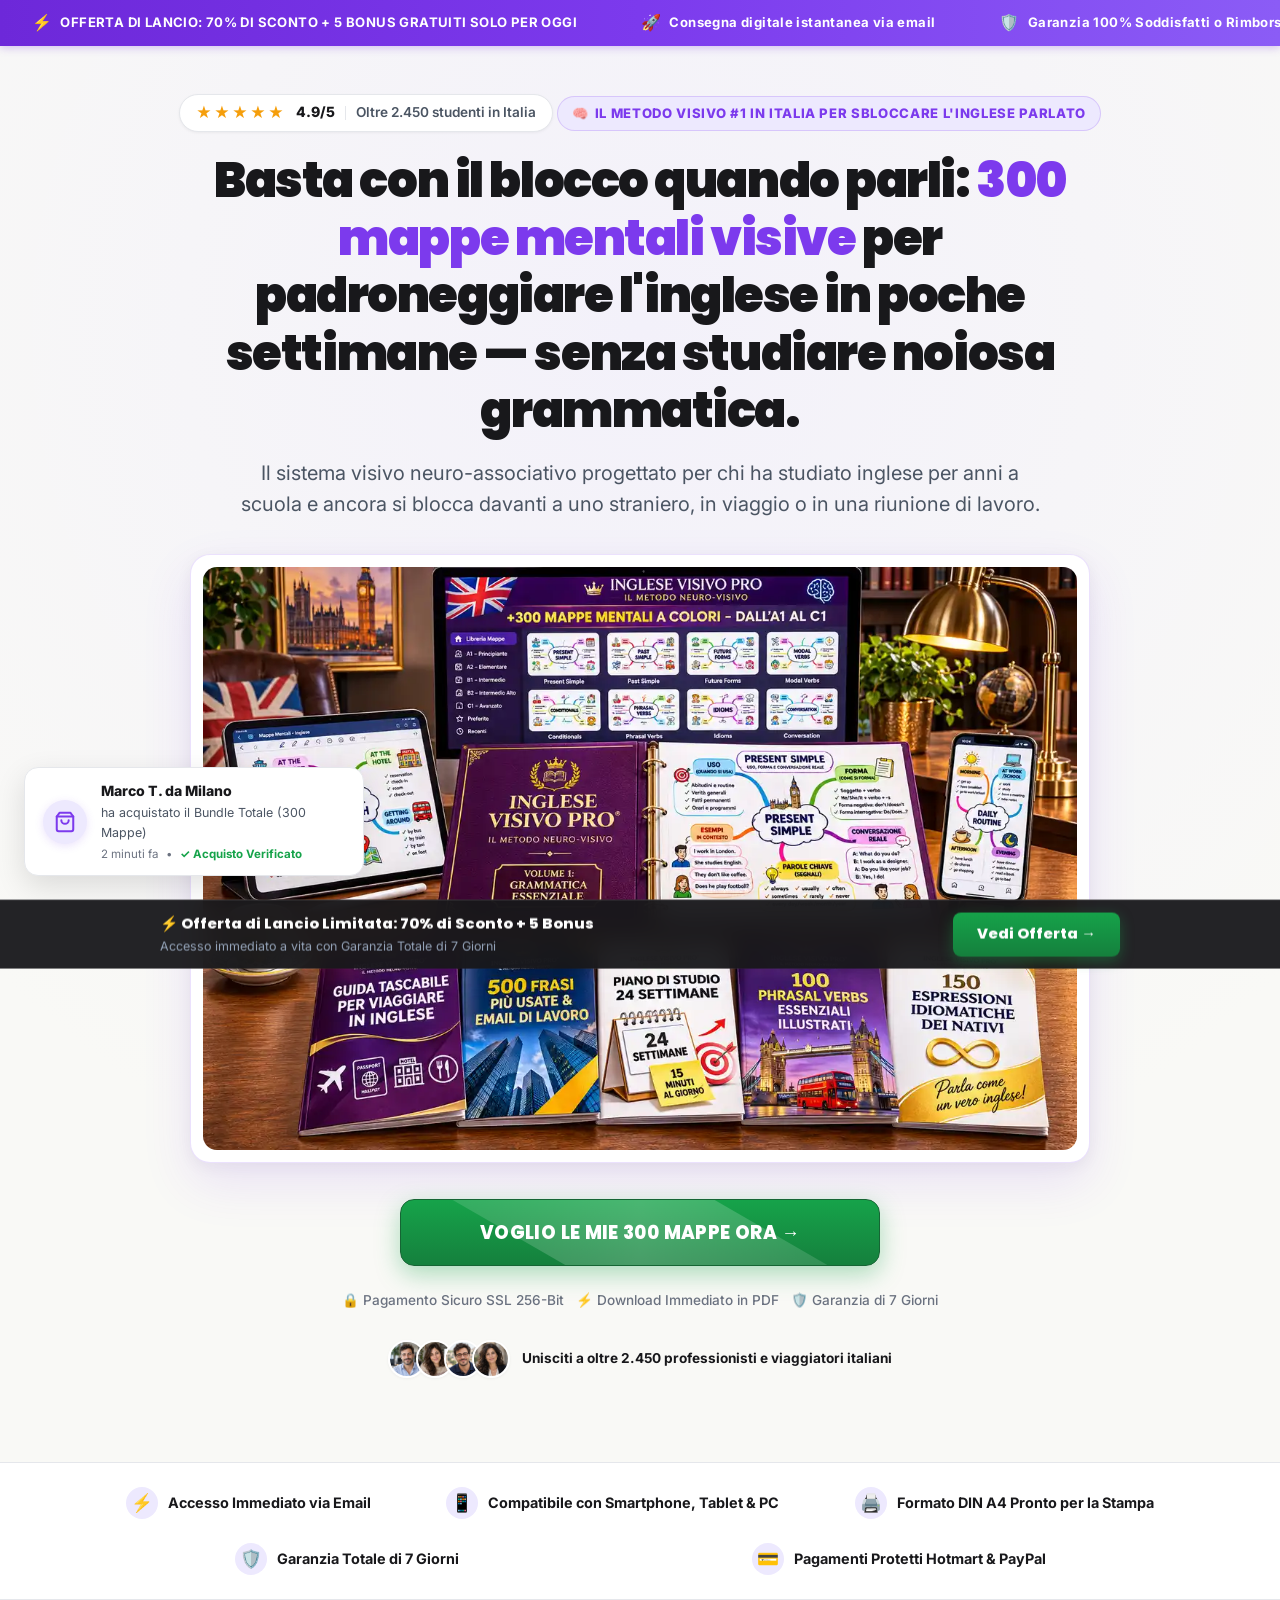
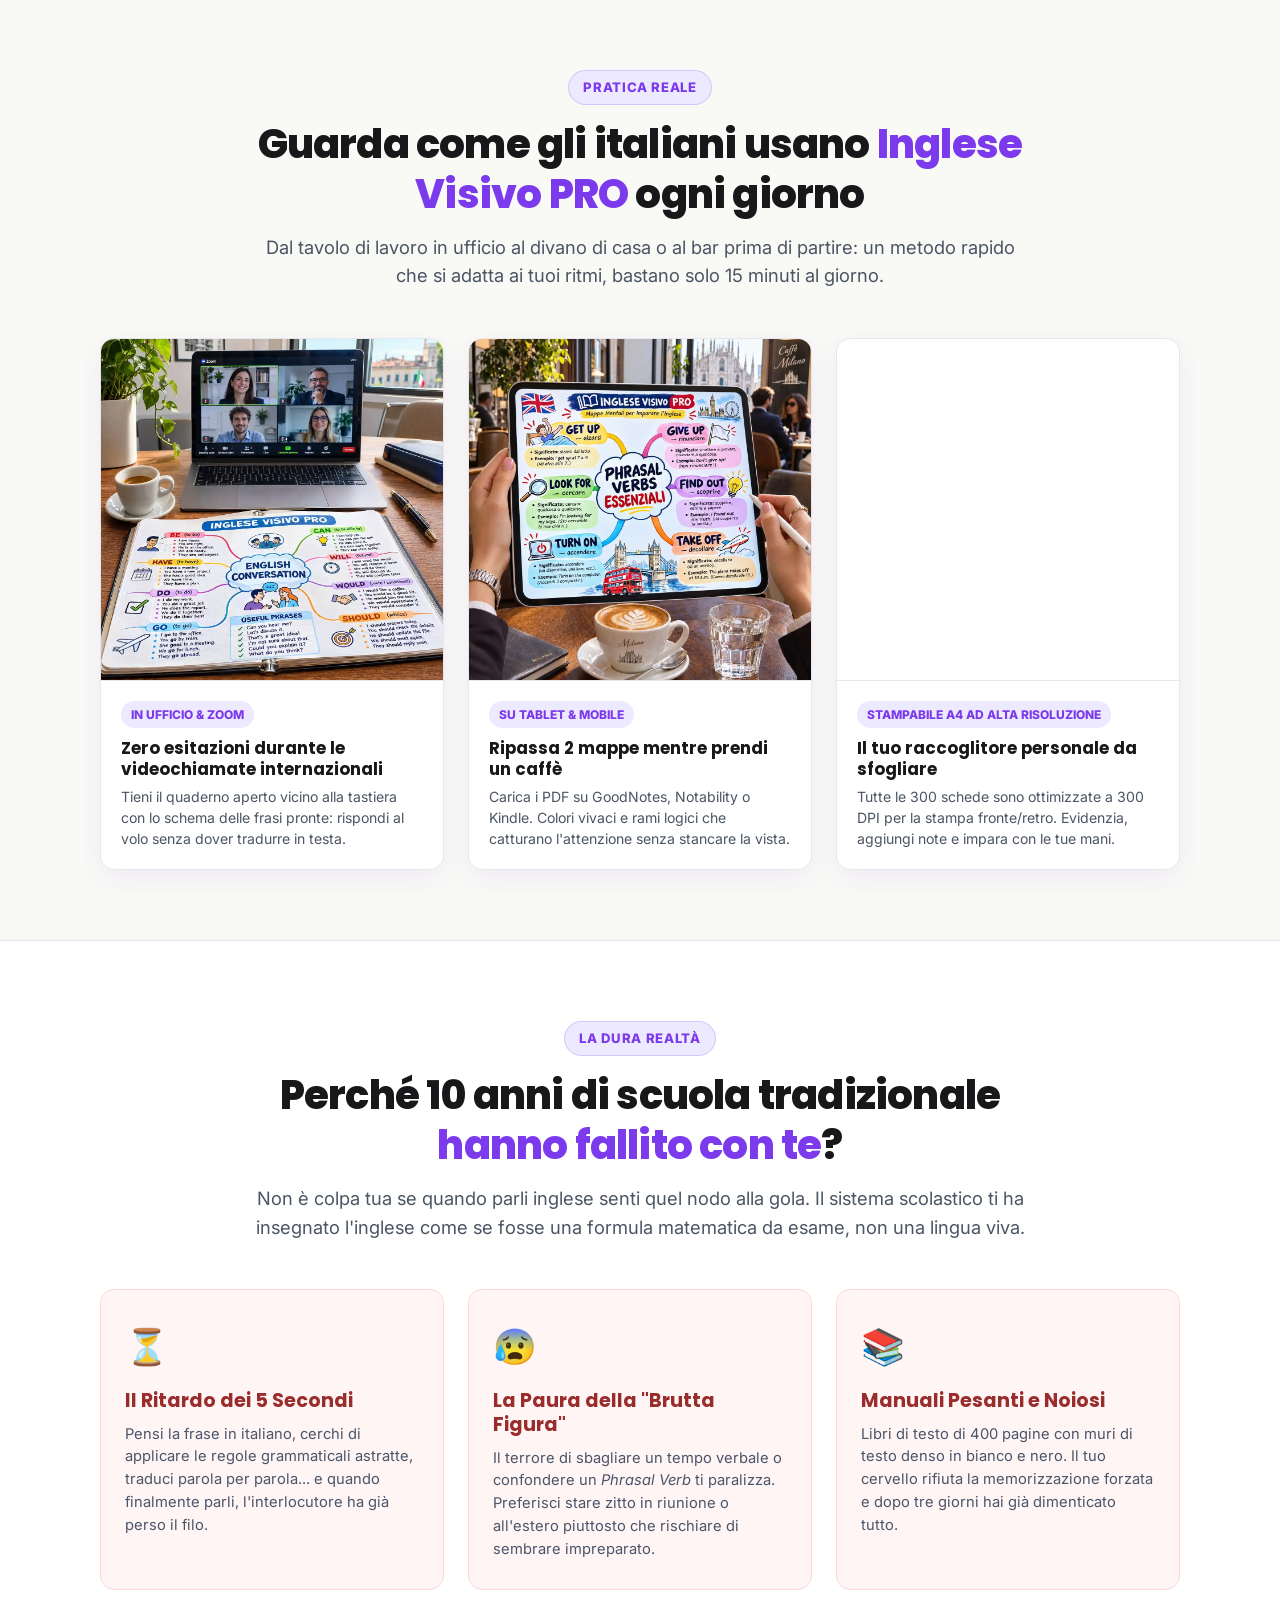
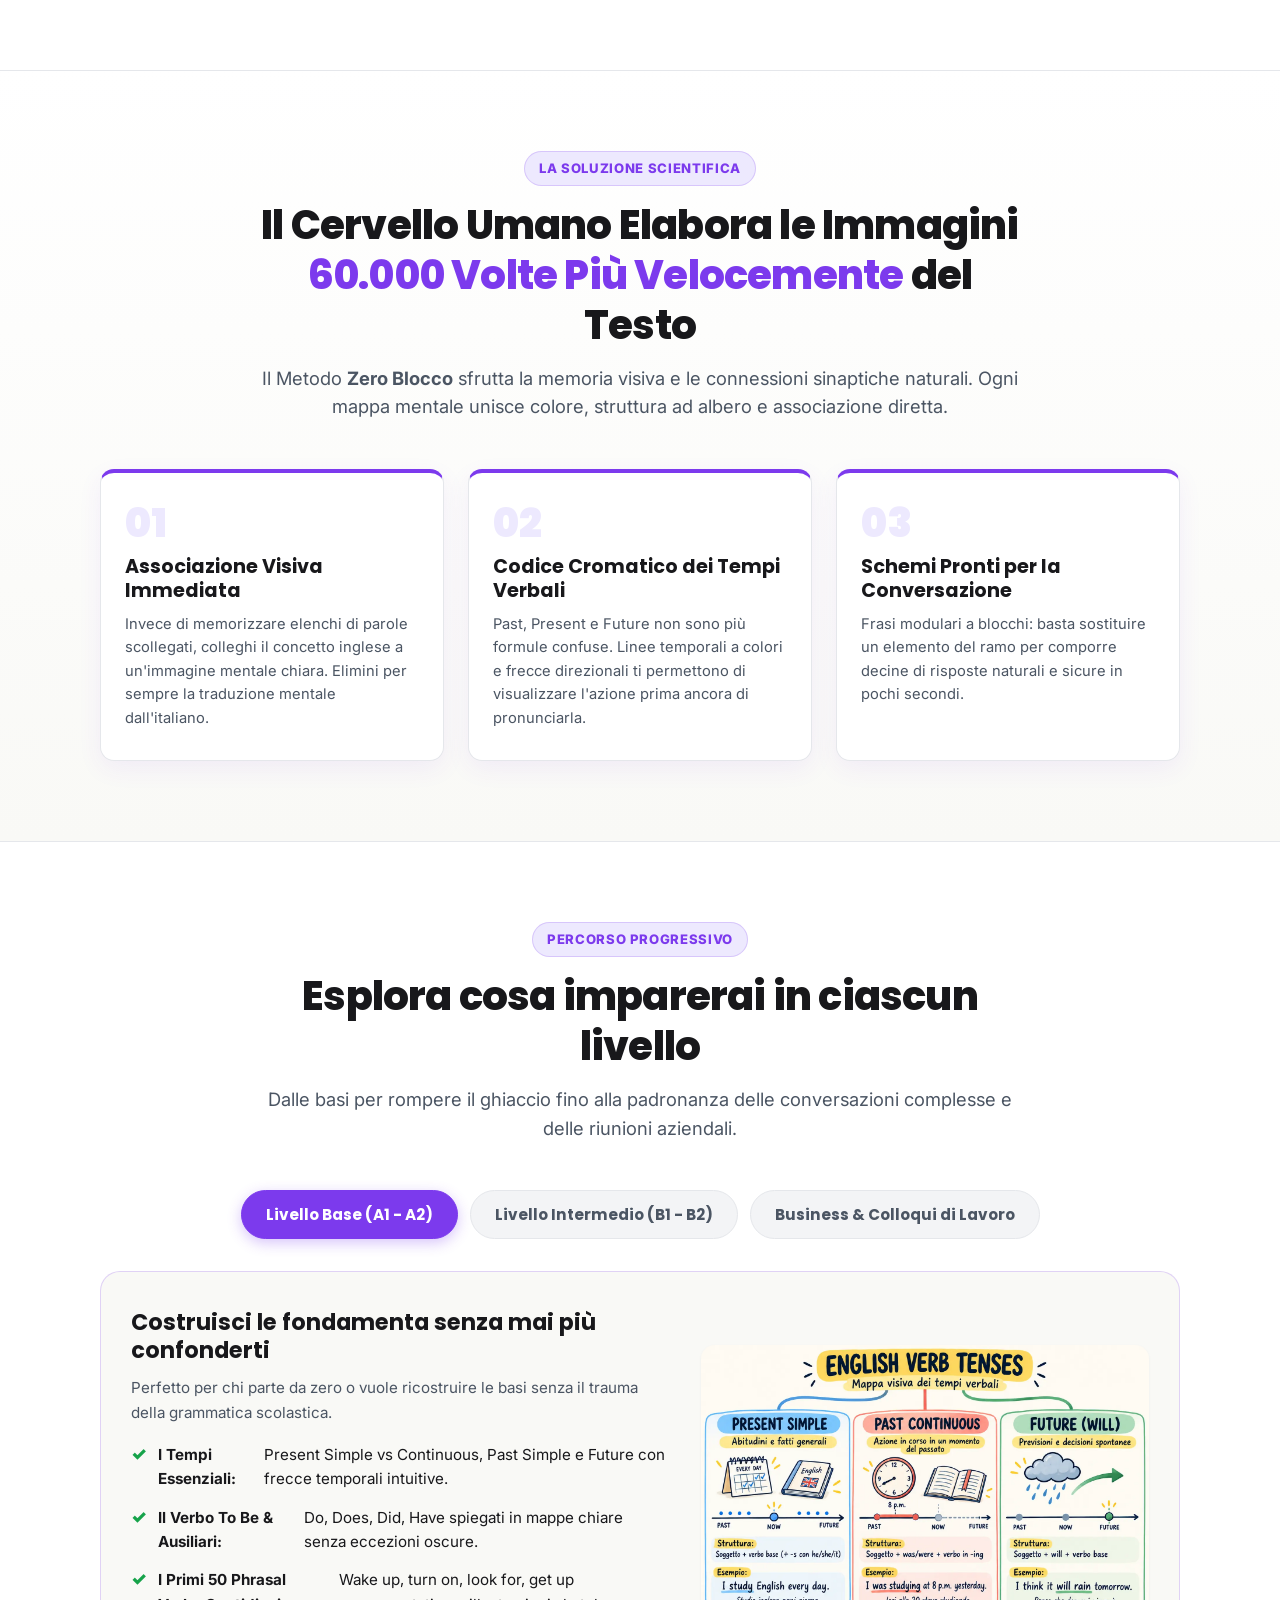
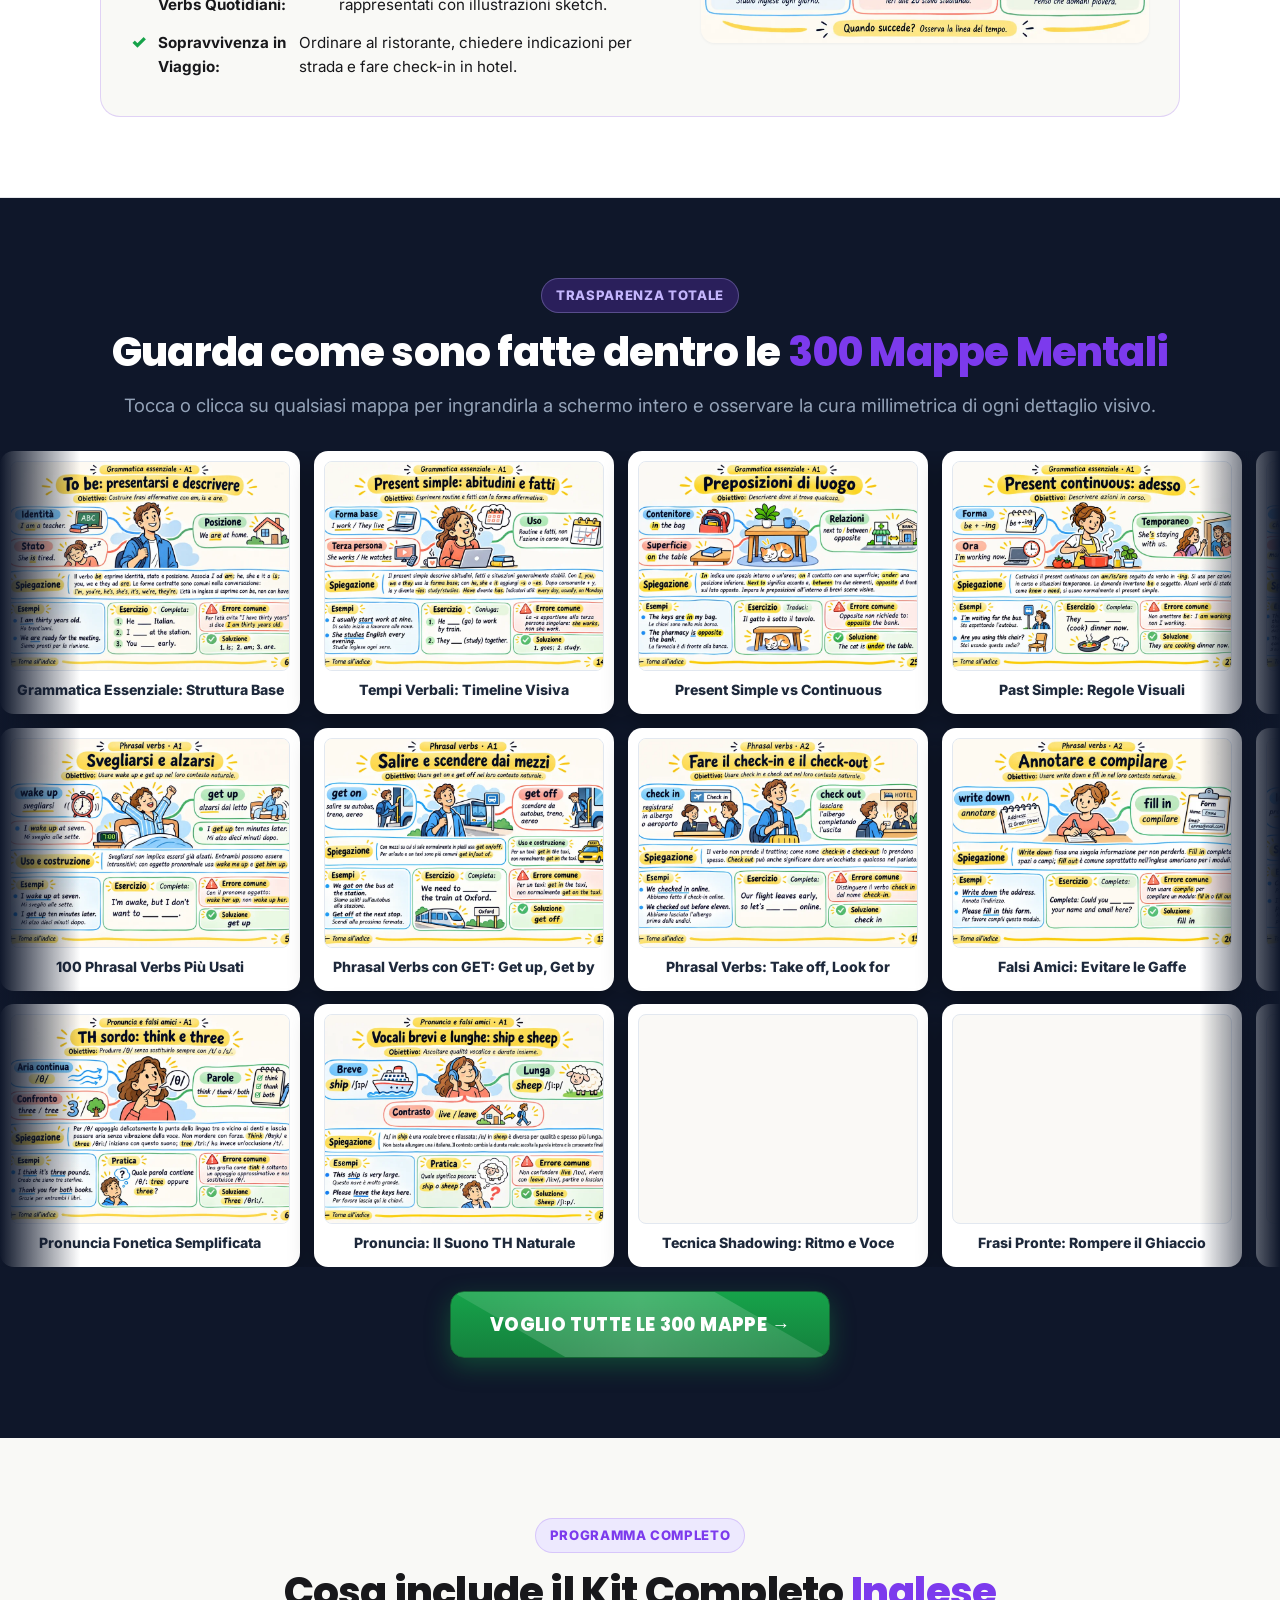
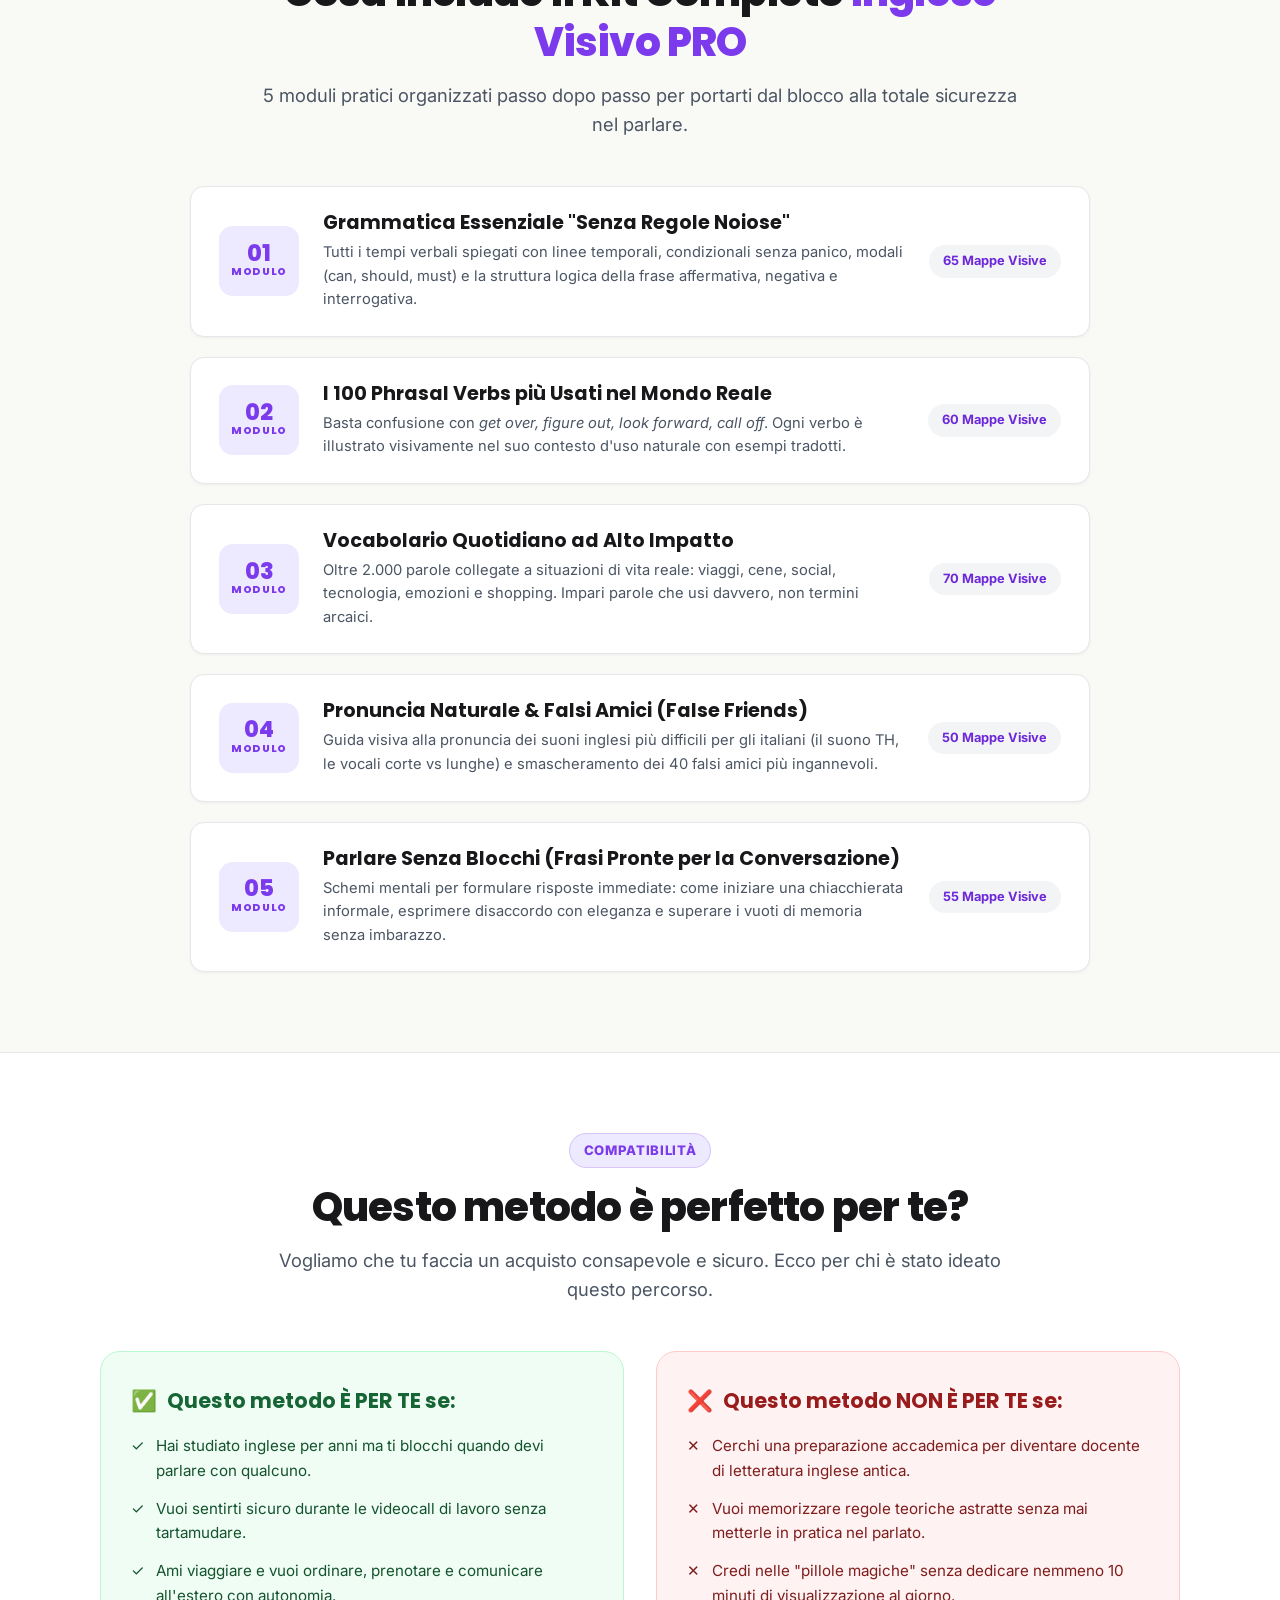
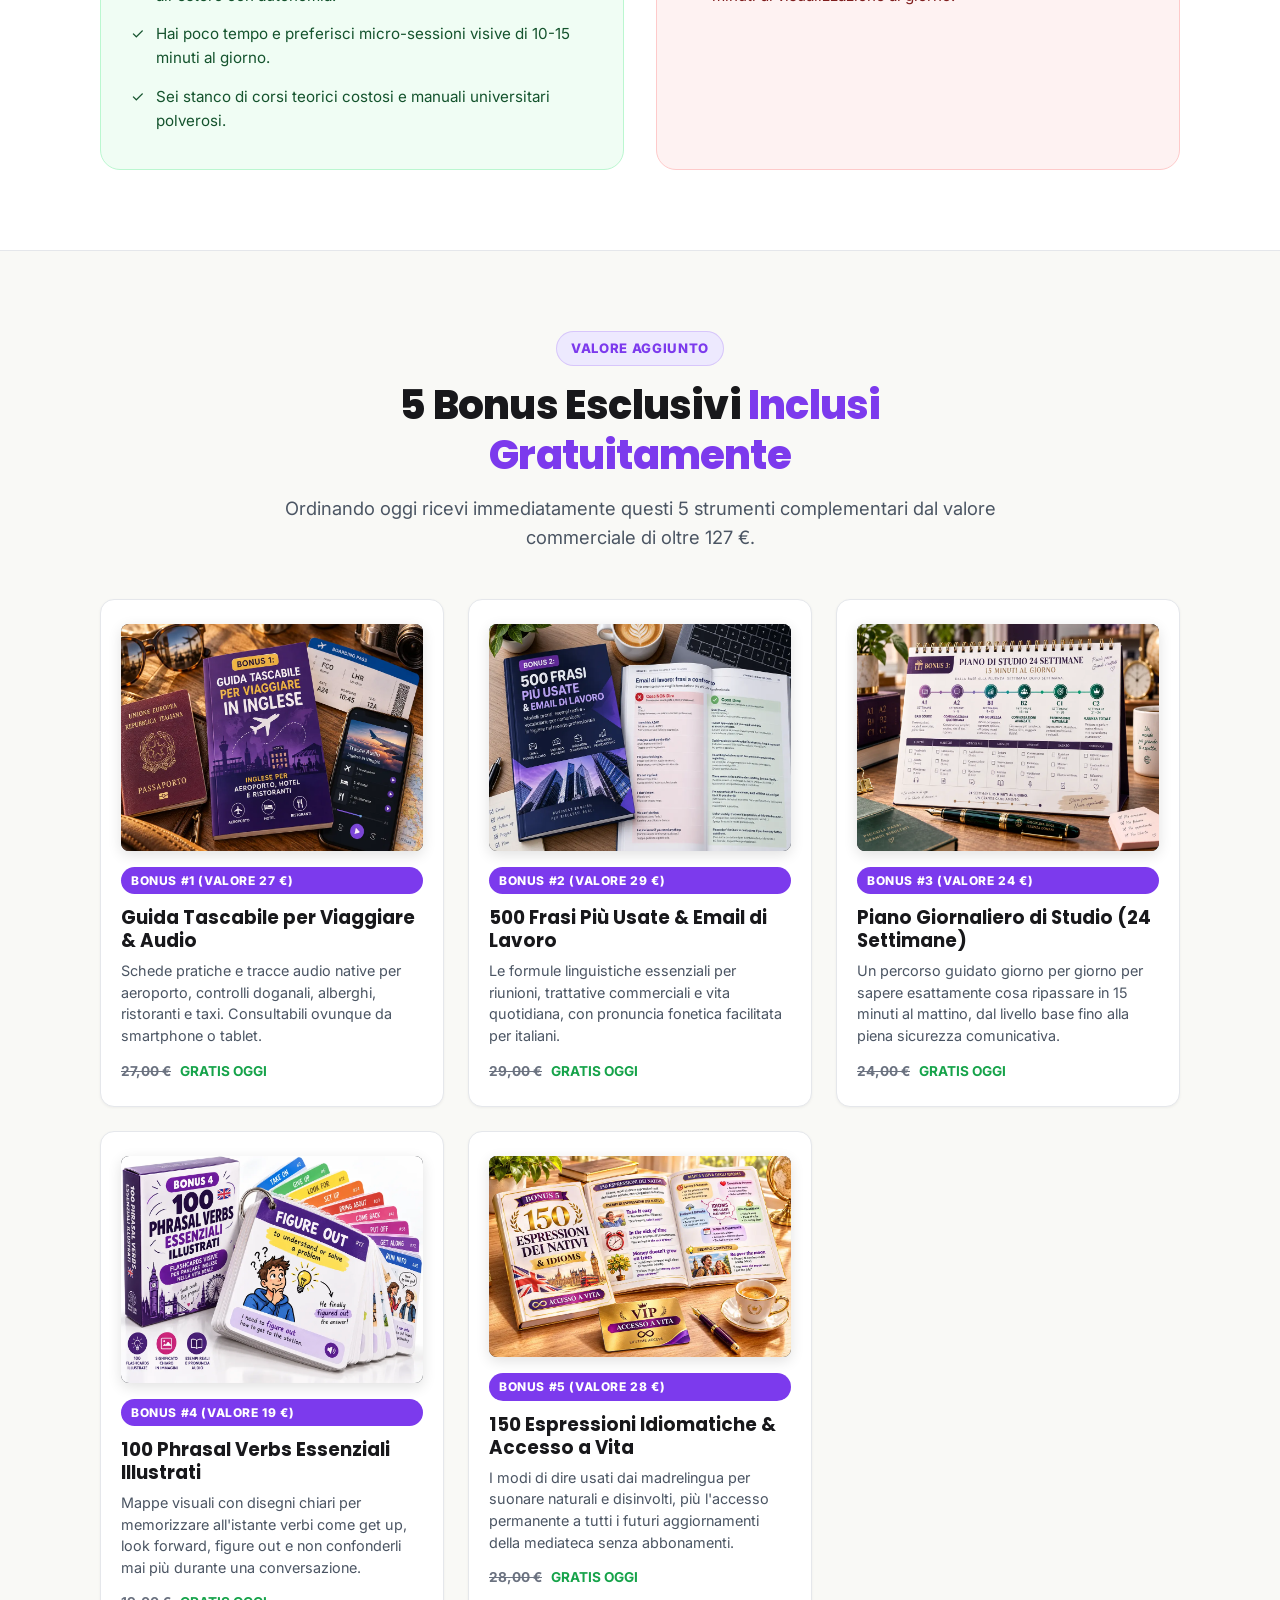
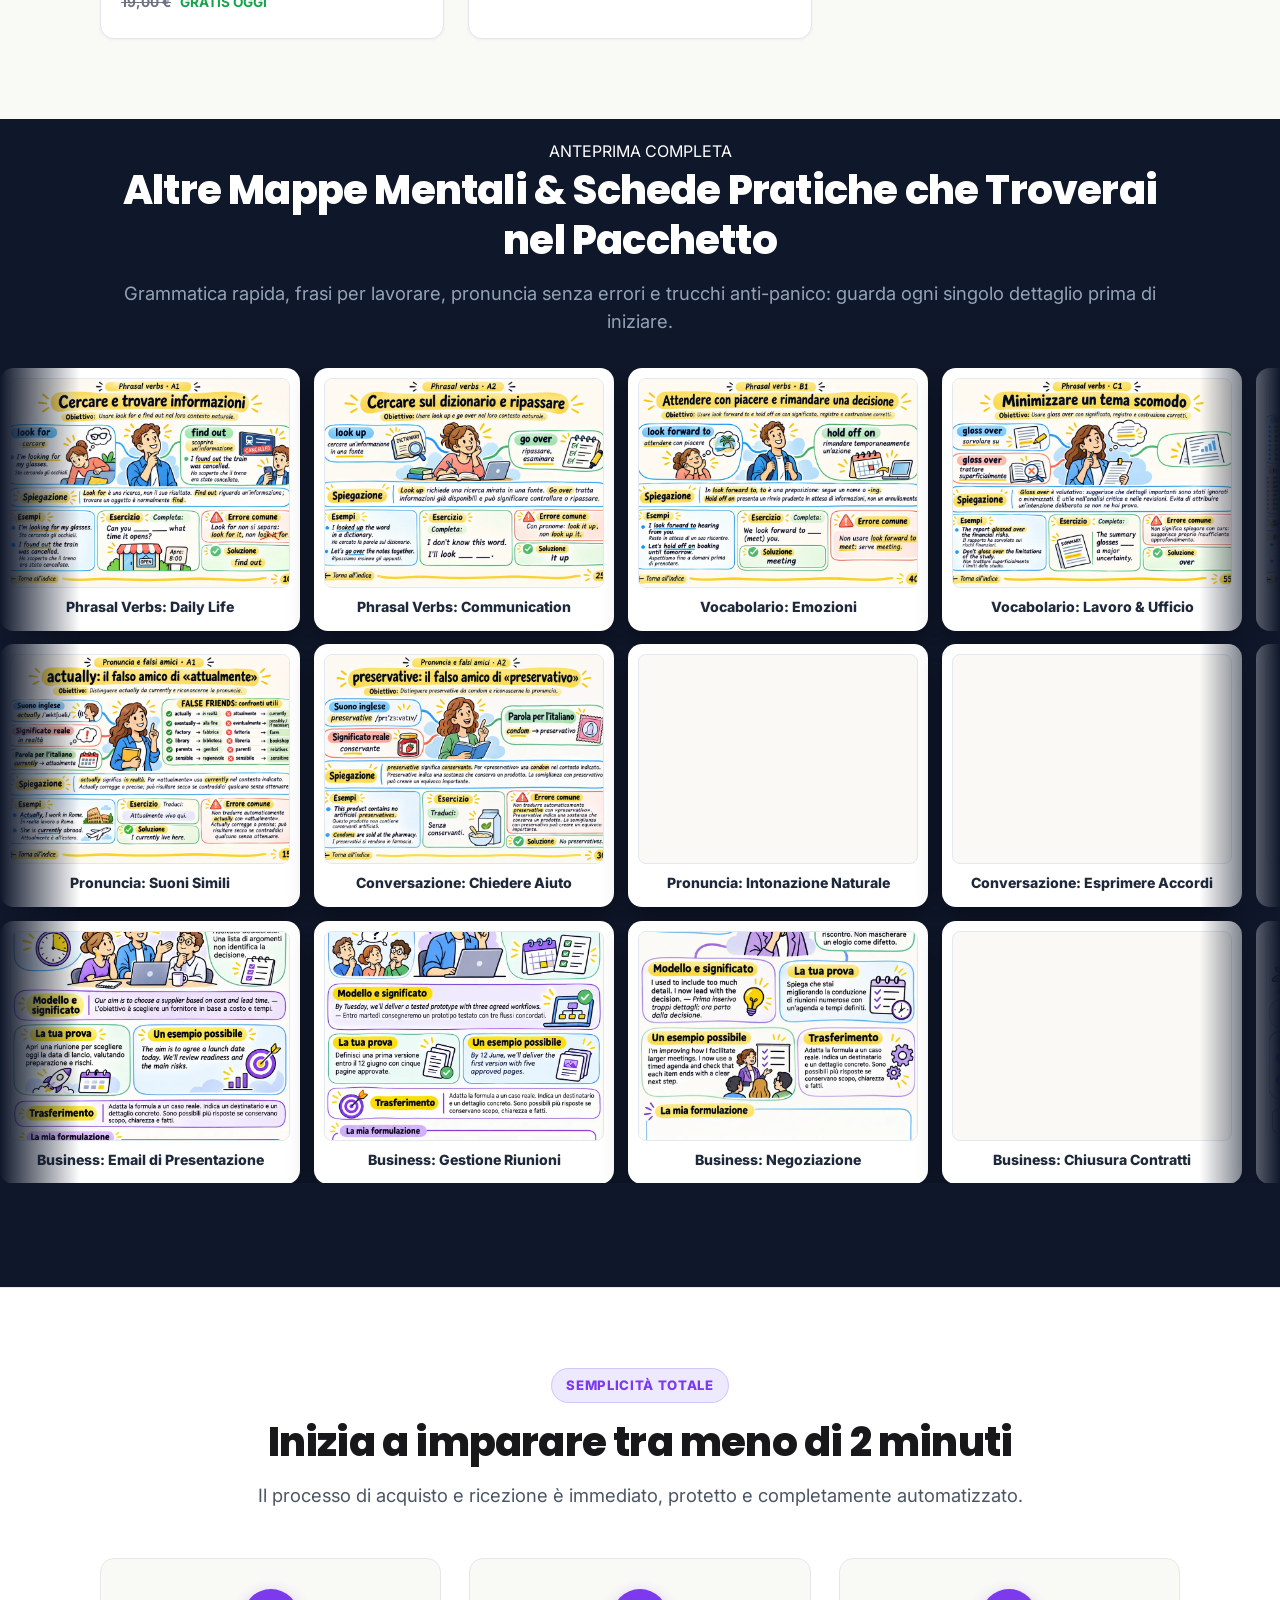
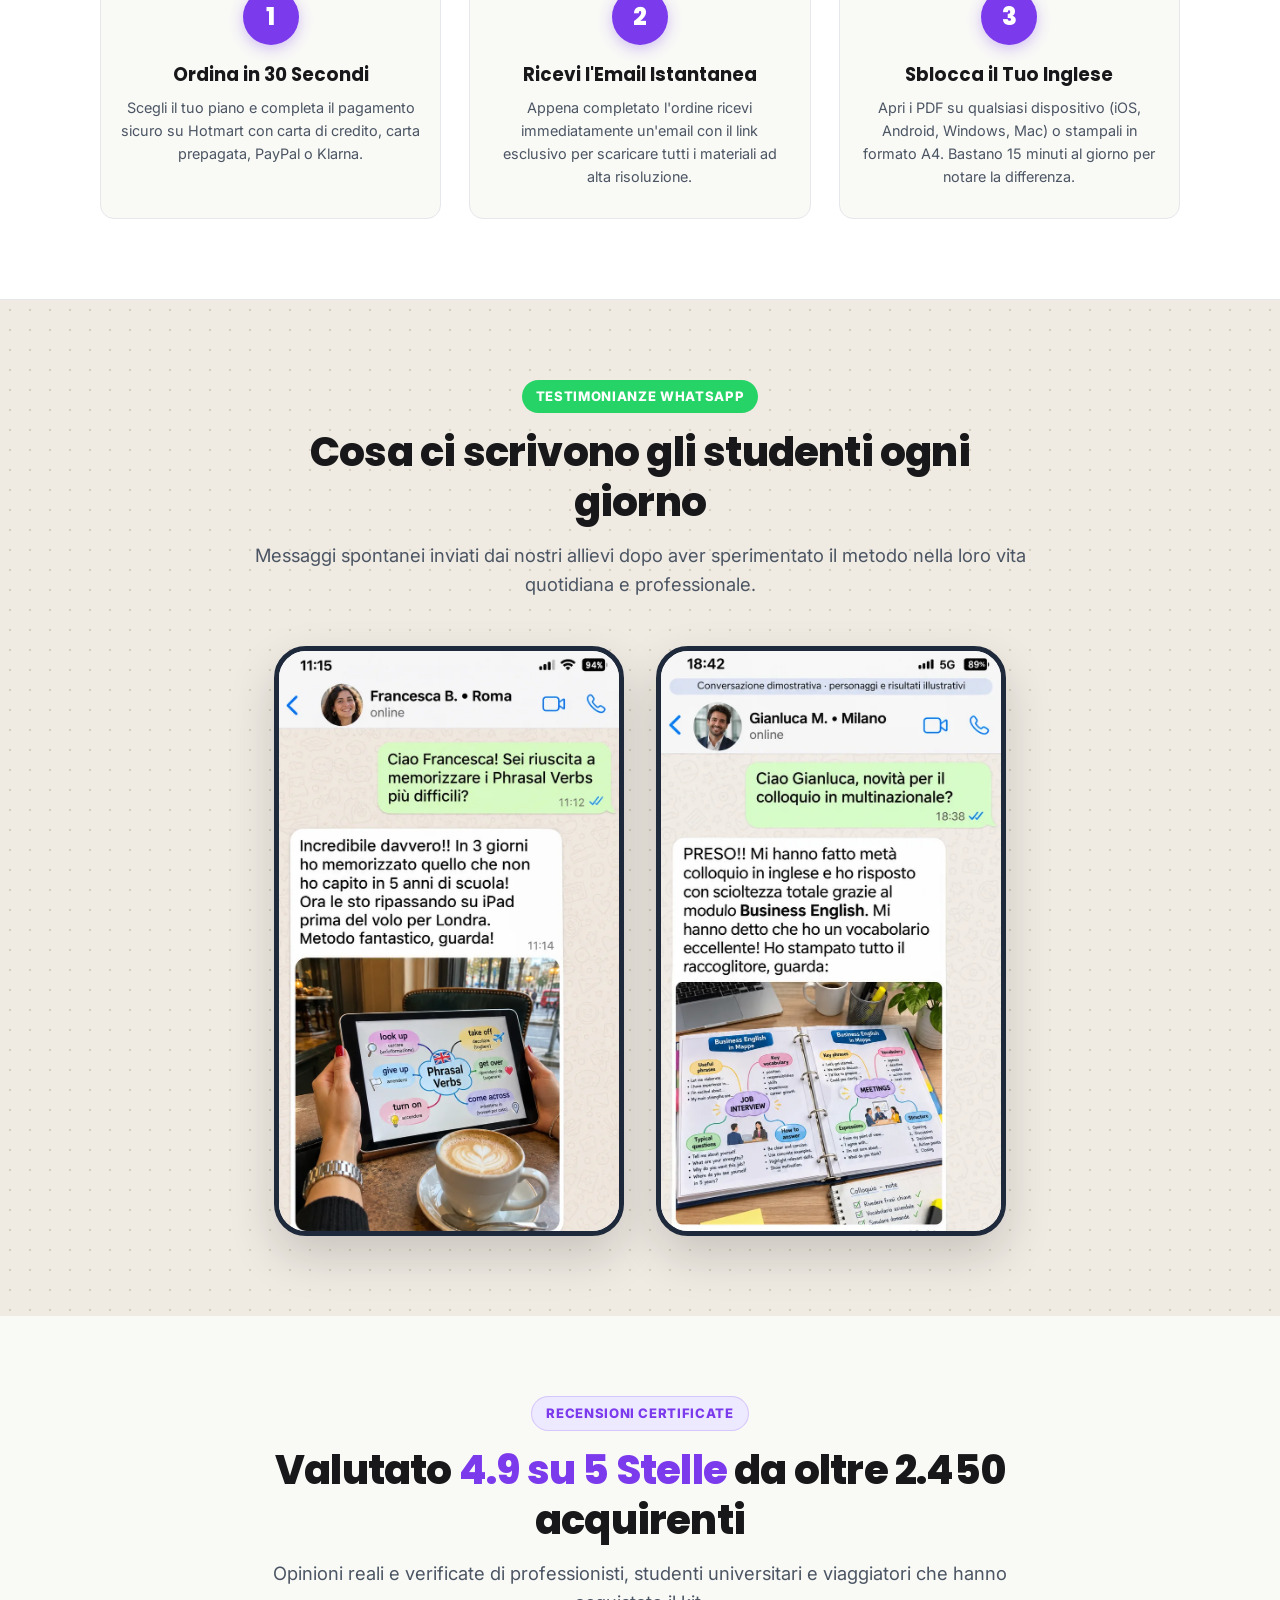
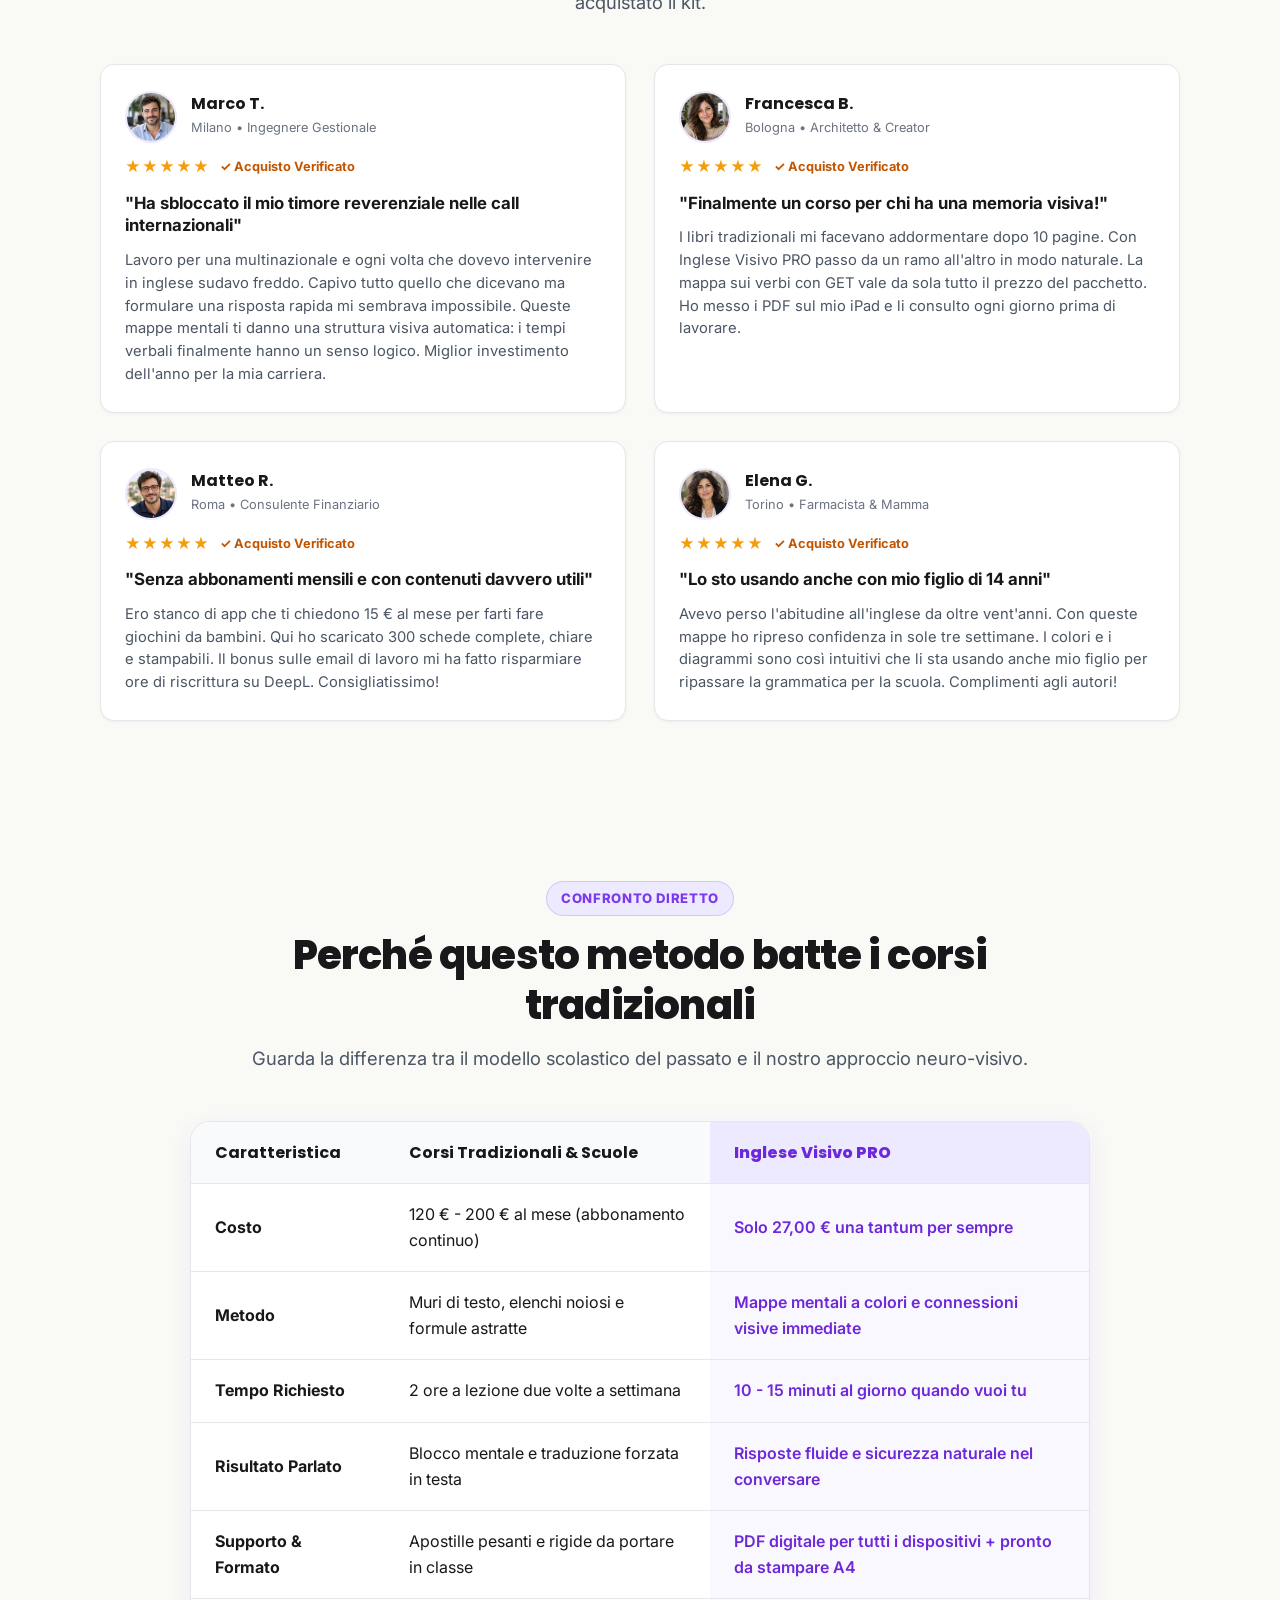
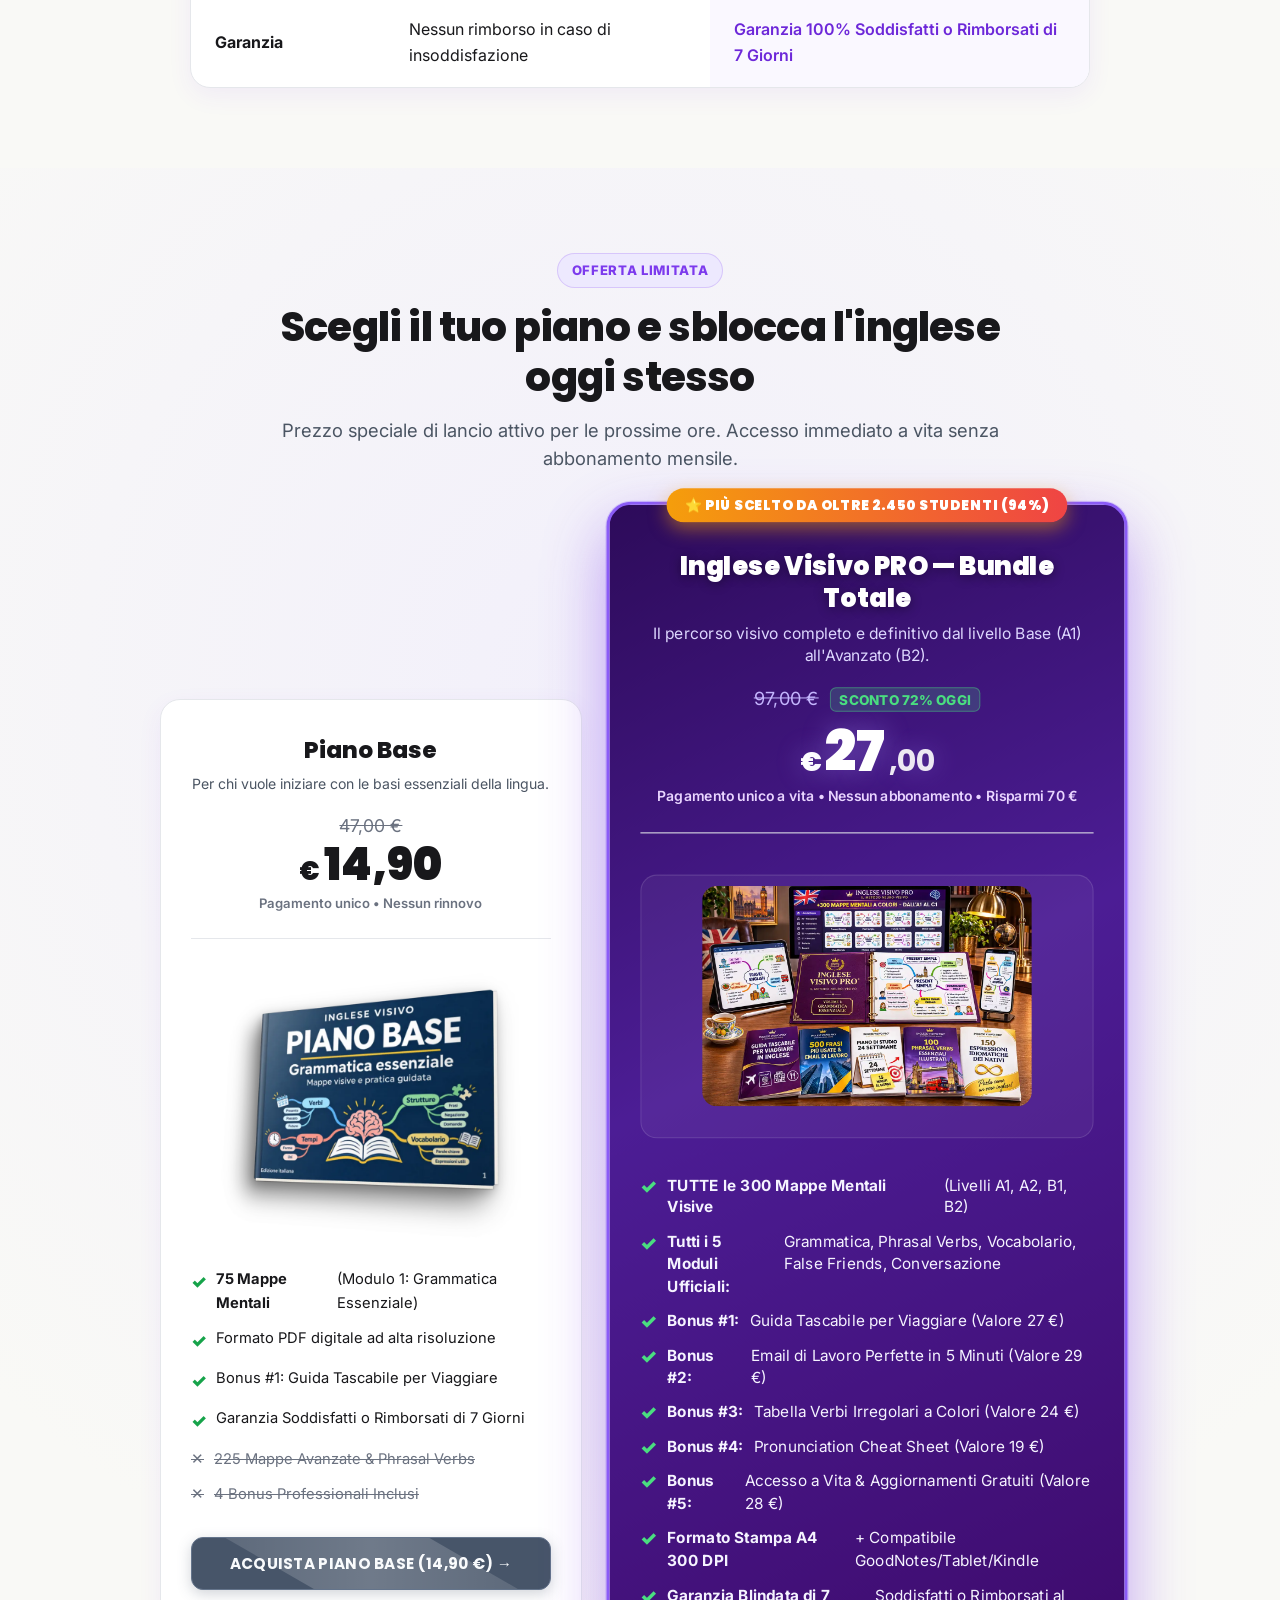
==== commit 34cbcbd4: "feat(cro): nuevos testimonios codex fotorrealistas accion y whatsapp v2, webp <=130kb gate p0" ====
--- a/index.html
+++ b/index.html
@@ -160,7 +160,7 @@
 
       <div class="gallery-grid">
         <div class="action-card">
-          <img src="img/whatsapp-photo-01.webp?v=20261105c" alt="Riunione di lavoro in Zoom con mappe mentali" class="action-card-img" loading="lazy" width="1254" height="1254" decoding="async">
+          <img src="img/whatsapp-photo-01.webp?v=20261105e" alt="Riunione di lavoro in Zoom con mappe mentali" class="action-card-img" loading="lazy" width="1254" height="1254" decoding="async">
           <div class="action-card-body">
             <span class="action-card-tag">In Ufficio & Zoom</span>
             <h3 class="action-card-title">Zero esitazioni durante le videochiamate internazionali</h3>
@@ -169,7 +169,7 @@
         </div>
 
         <div class="action-card">
-          <img src="img/whatsapp-photo-02.webp?v=20261105c" alt="Studio su iPad in caffetteria" class="action-card-img" loading="lazy" width="1254" height="1254" decoding="async">
+          <img src="img/whatsapp-photo-02.webp?v=20261105e" alt="Studio su iPad in caffetteria" class="action-card-img" loading="lazy" width="1254" height="1254" decoding="async">
           <div class="action-card-body">
             <span class="action-card-tag">Su Tablet & Mobile</span>
             <h3 class="action-card-title">Ripassa 2 mappe mentre prendi un caffè</h3>
@@ -178,7 +178,7 @@
         </div>
 
         <div class="action-card">
-          <img src="img/whatsapp-photo-03.webp?v=20261105c" alt="Quaderno stampato e rilegato su scrivania" class="action-card-img" loading="lazy" width="1254" height="1254" decoding="async">
+          <img src="img/whatsapp-photo-03.webp?v=20261105e" alt="Quaderno stampato e rilegato su scrivania" class="action-card-img" loading="lazy" width="1254" height="1254" decoding="async">
           <div class="action-card-body">
             <span class="action-card-tag">Stampabile A4 ad Alta Risoluzione</span>
             <h3 class="action-card-title">Il tuo raccoglitore personale da sfogliare</h3>
@@ -1049,16 +1049,16 @@
         <!-- Phone 1: Francesca B. da Roma -->
         <div class="whatsapp-phone-card">
           <picture>
-            <source srcset="img/whatsapp-chat-1.webp?v=20261103d" type="image/webp">
-            <img src="img/whatsapp-chat-1.webp?v=20261103d" alt="Testimonianza WhatsApp Francesca B. da Roma" width="390" height="760" loading="eager" decoding="async">
+            <source srcset="img/whatsapp-chat-1.webp?v=20261105e" type="image/webp">
+            <img src="img/whatsapp-chat-1.webp?v=20261105e" alt="Testimonianza WhatsApp Francesca B. da Roma" width="390" height="760" loading="eager" decoding="async">
           </picture>
         </div>
 
         <!-- Phone 2: Gianluca M. da Milano -->
         <div class="whatsapp-phone-card">
           <picture>
-            <source srcset="img/whatsapp-chat-3.webp?v=20261103d" type="image/webp">
-            <img src="img/whatsapp-chat-3.webp?v=20261103d" alt="Testimonianza WhatsApp Gianluca M. da Milano" width="390" height="760" loading="eager" decoding="async">
+            <source srcset="img/whatsapp-chat-3.webp?v=20261105e" type="image/webp">
+            <img src="img/whatsapp-chat-3.webp?v=20261105e" alt="Testimonianza WhatsApp Gianluca M. da Milano" width="390" height="760" loading="eager" decoding="async">
           </picture>
         </div>
 
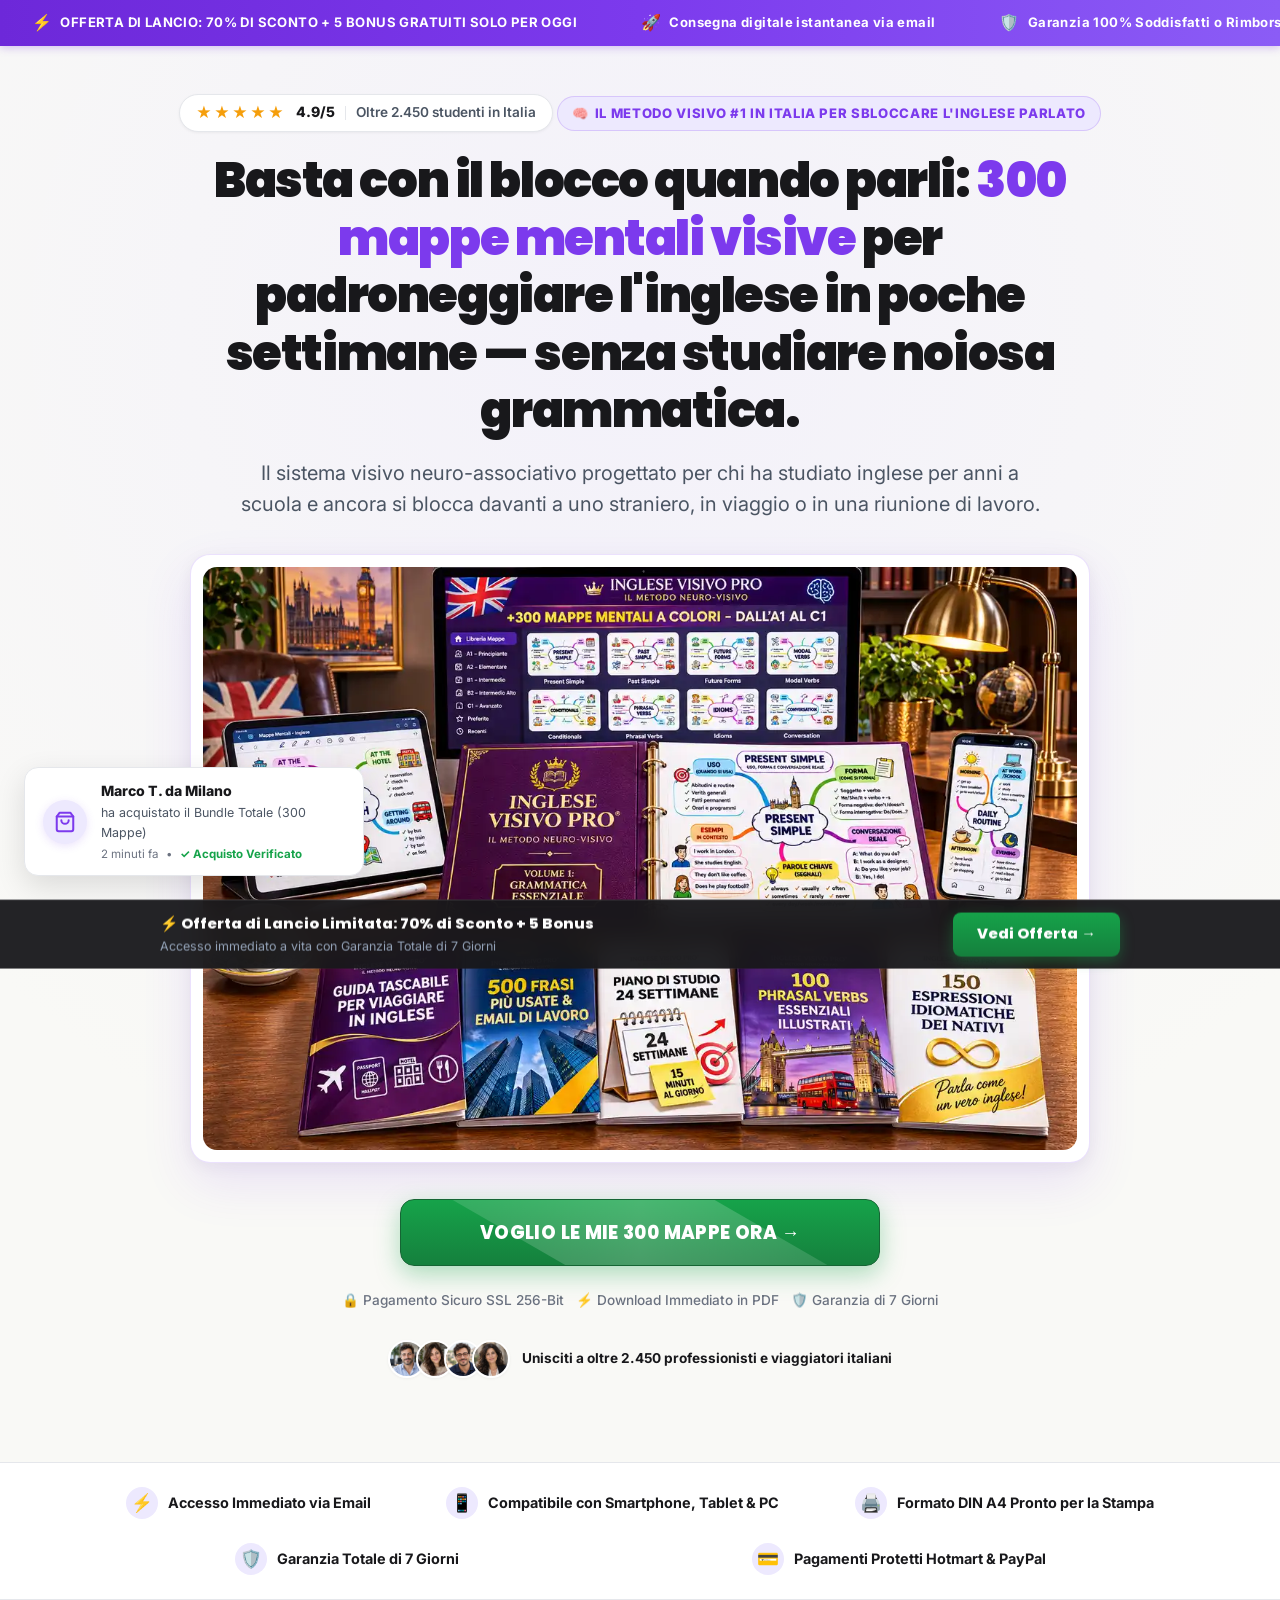
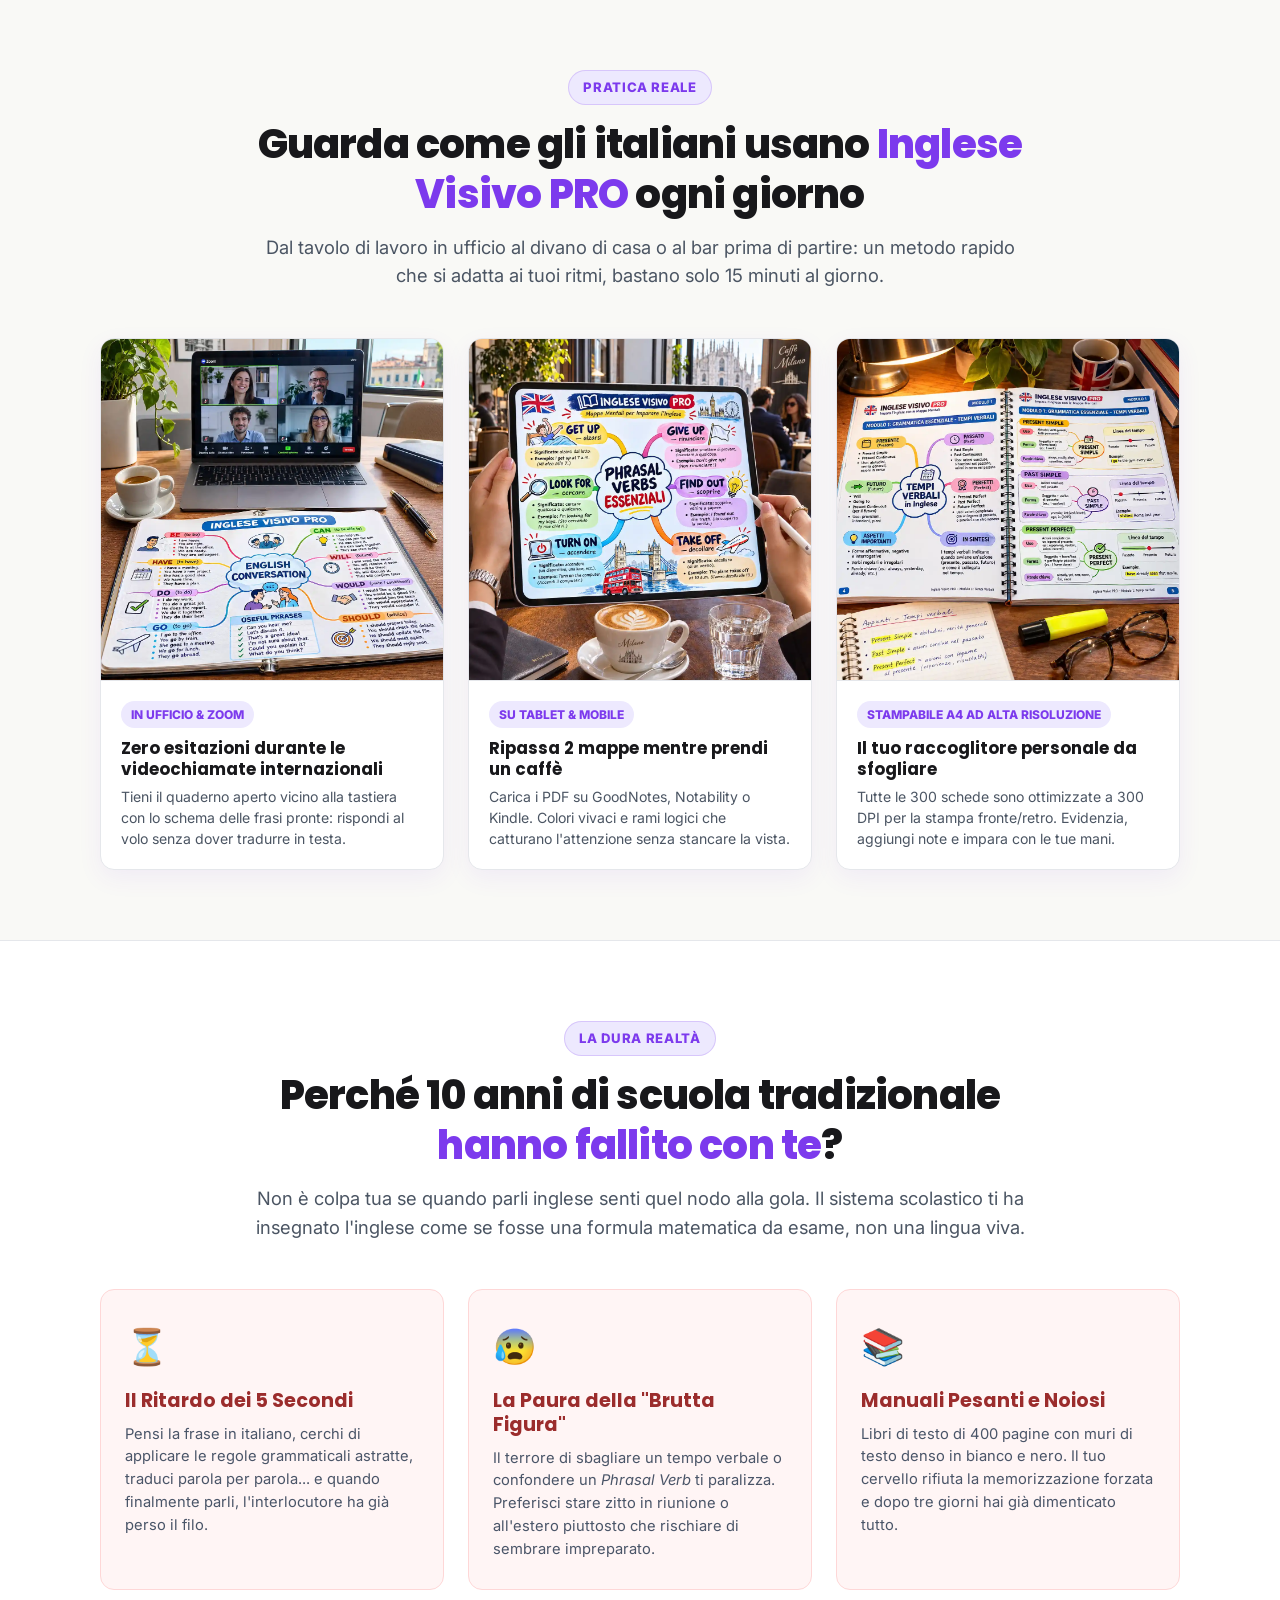
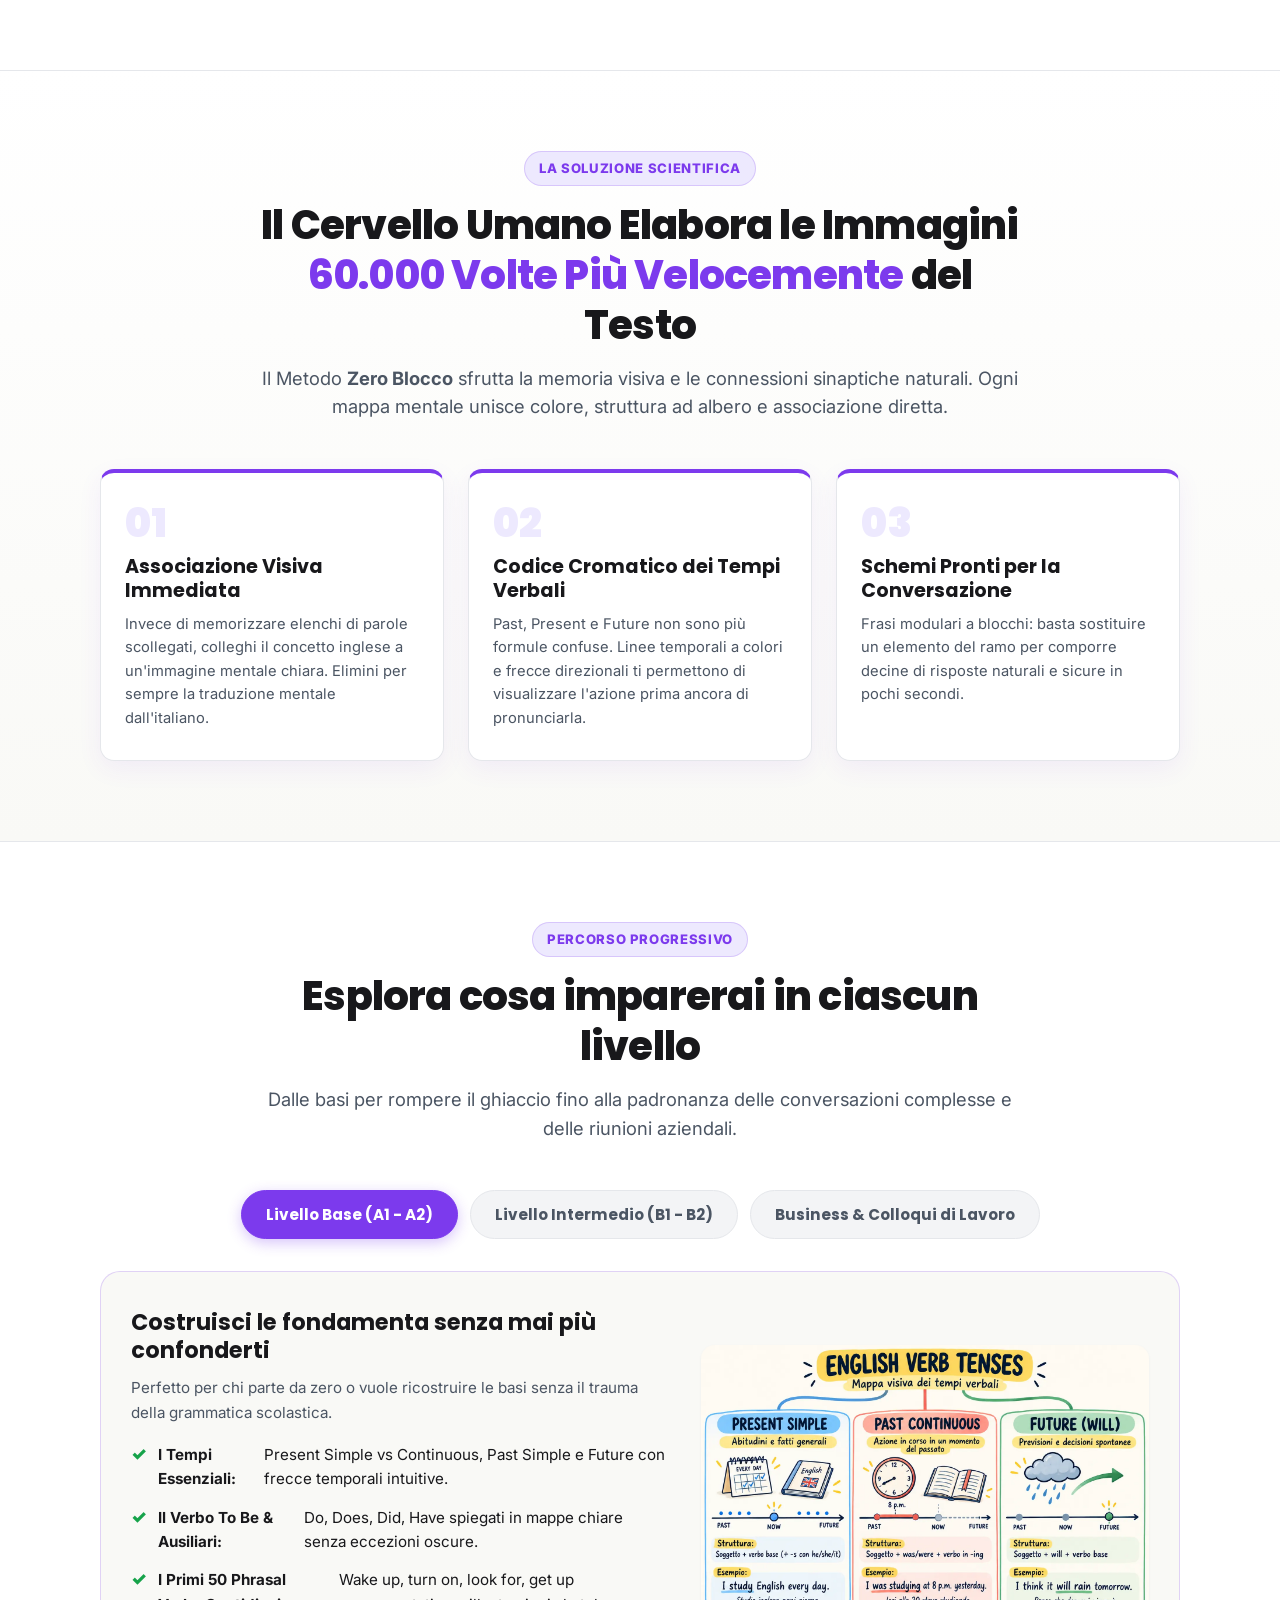
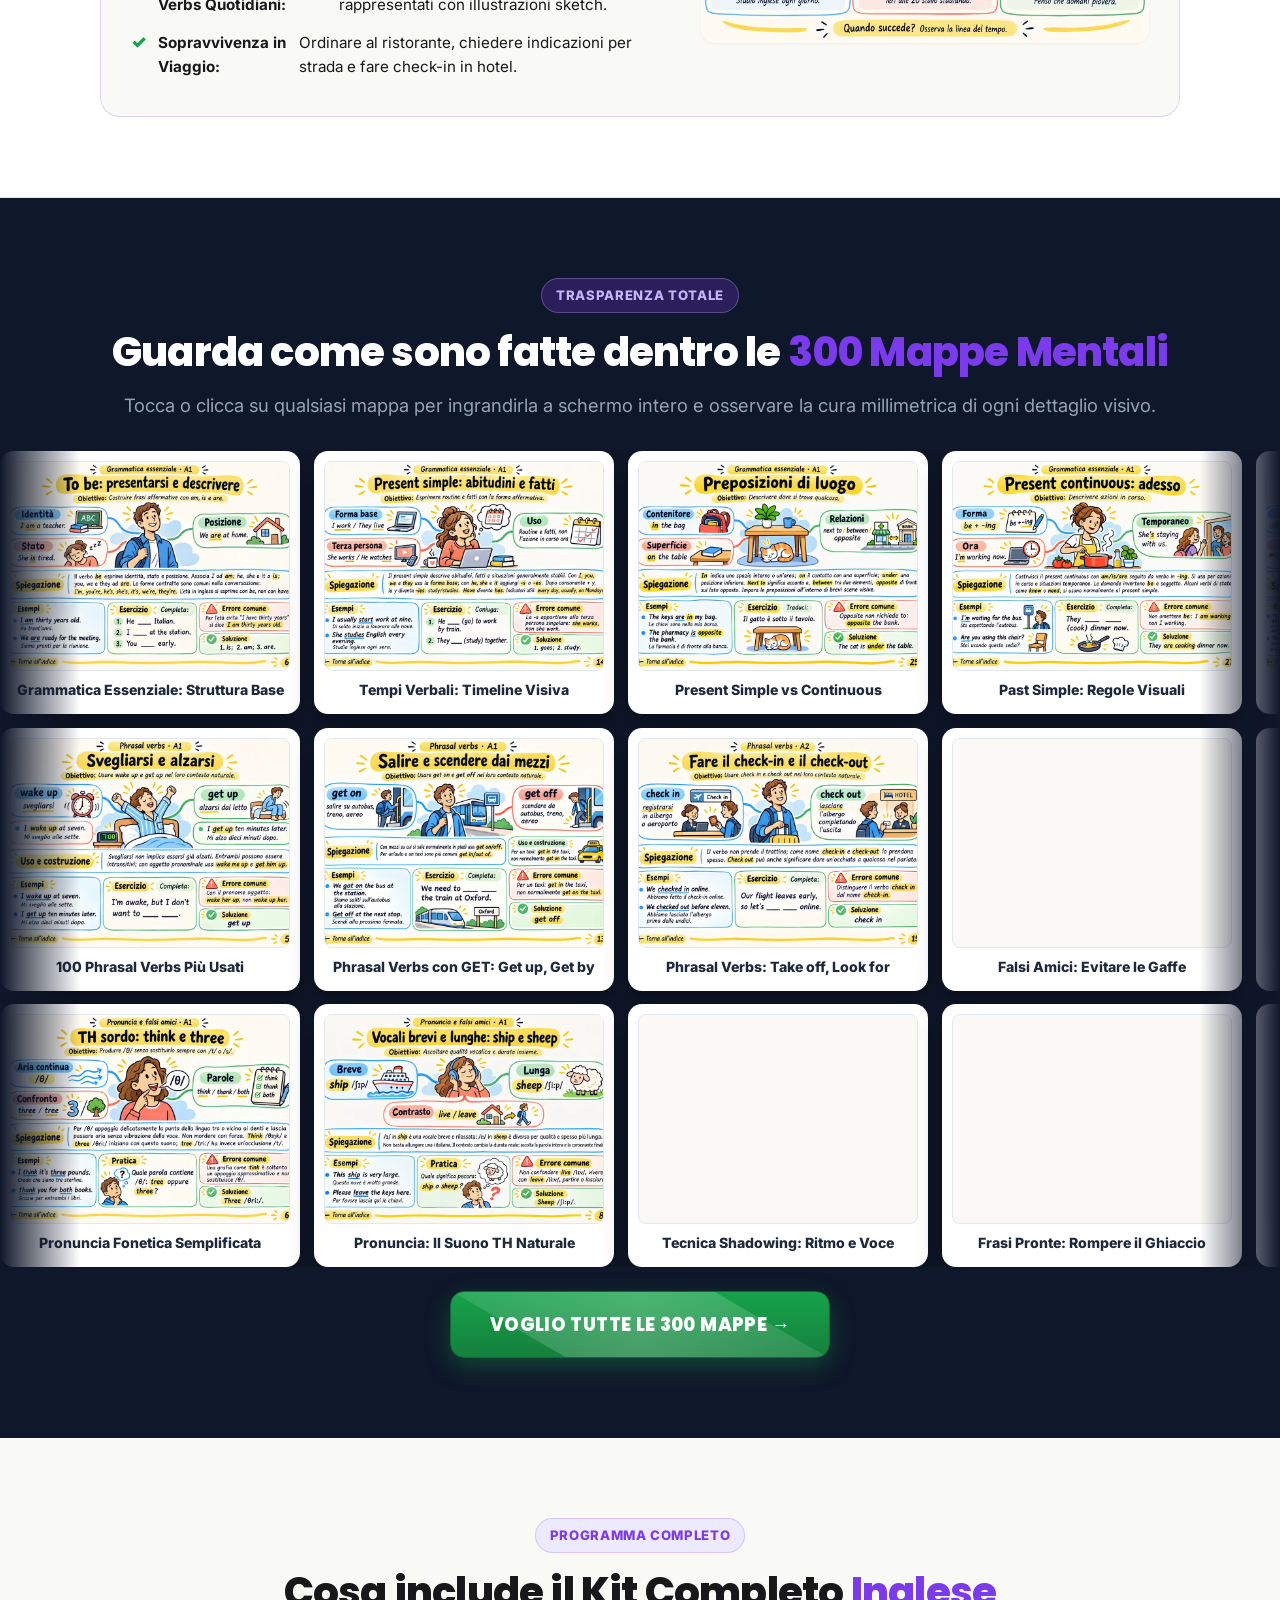
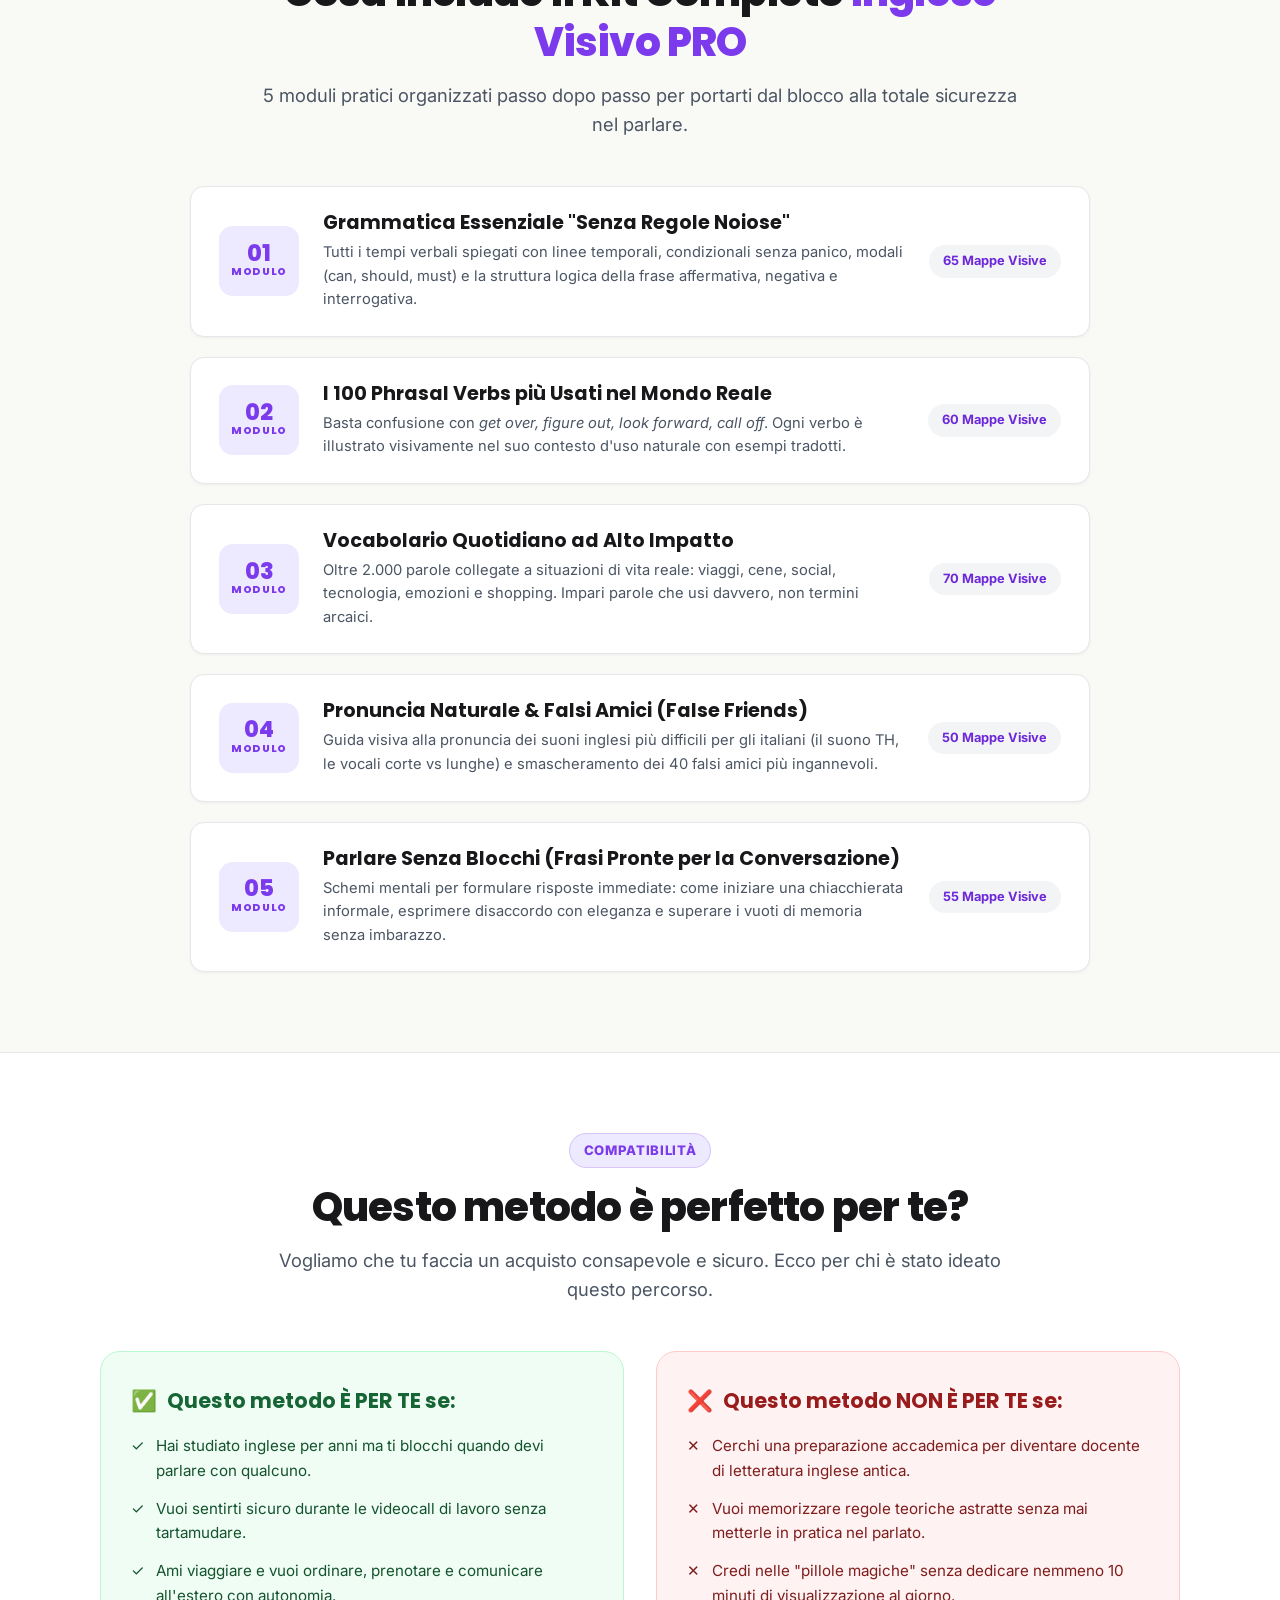
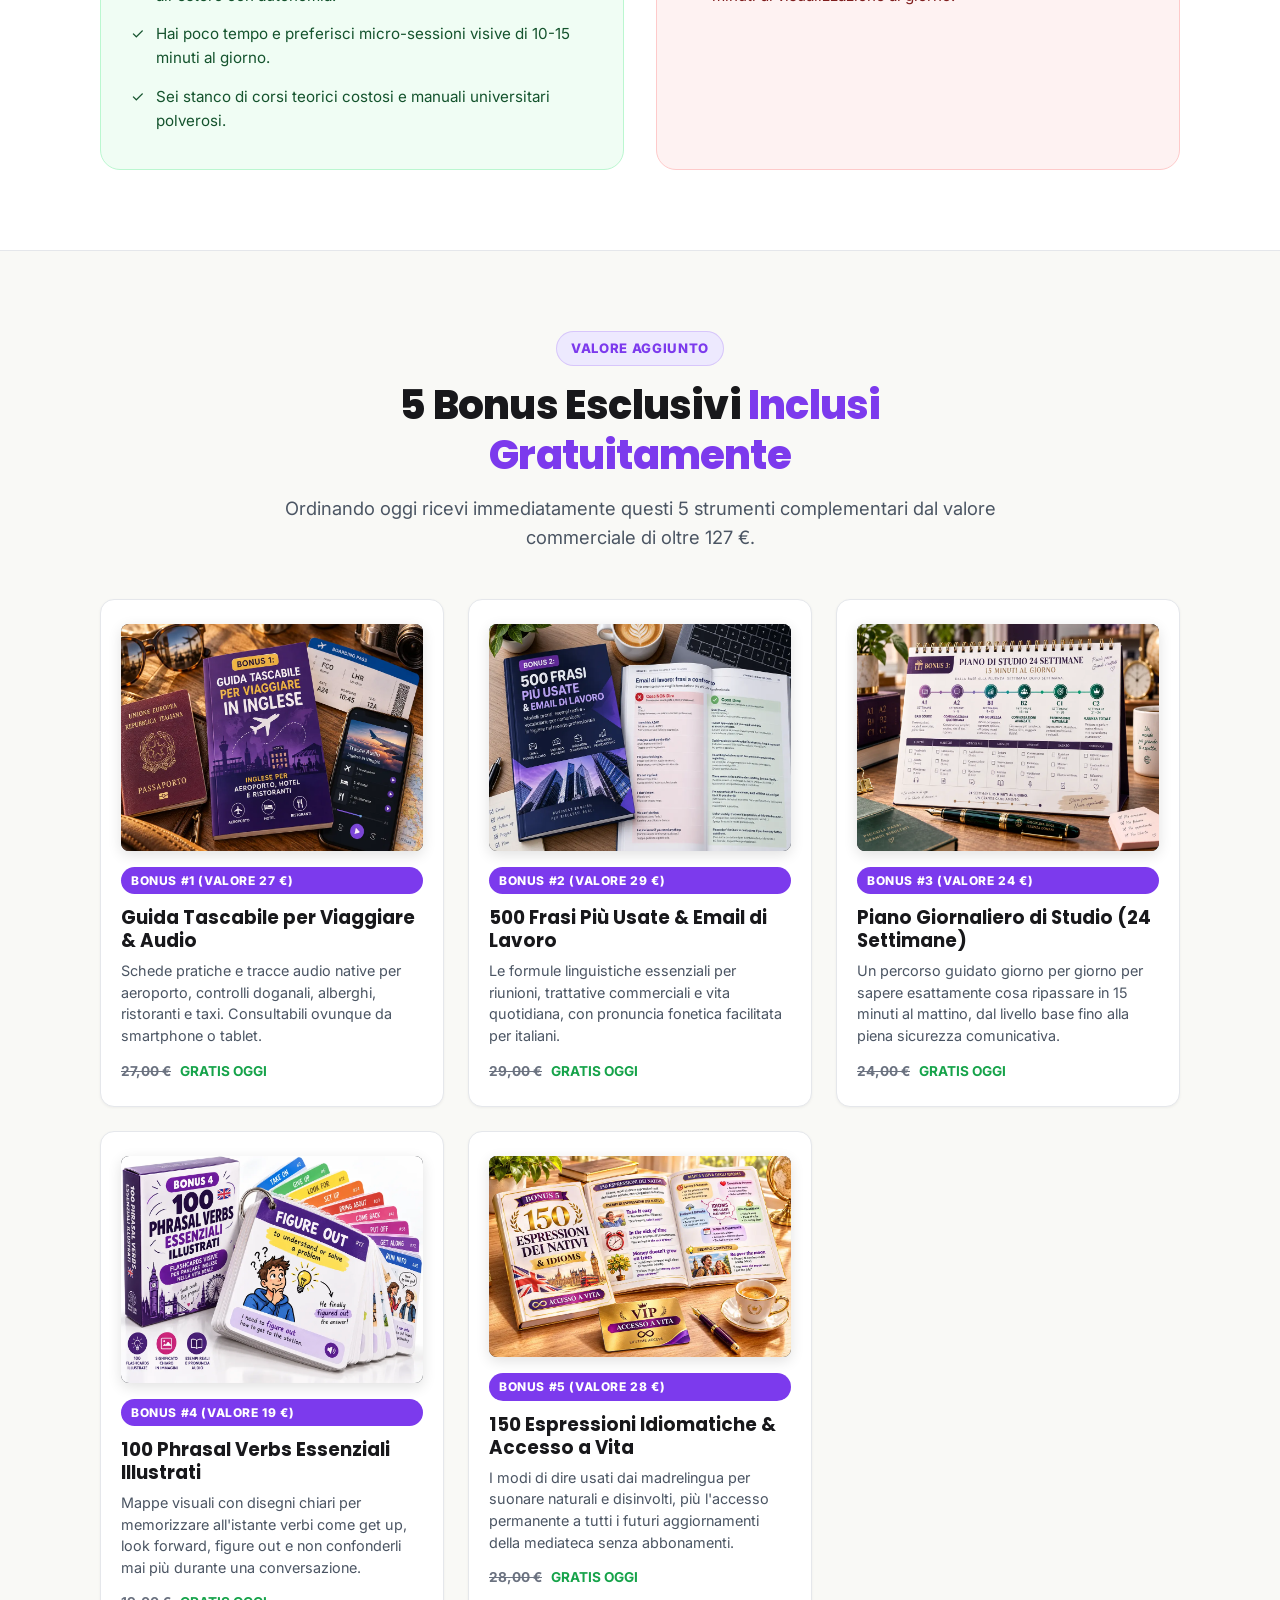
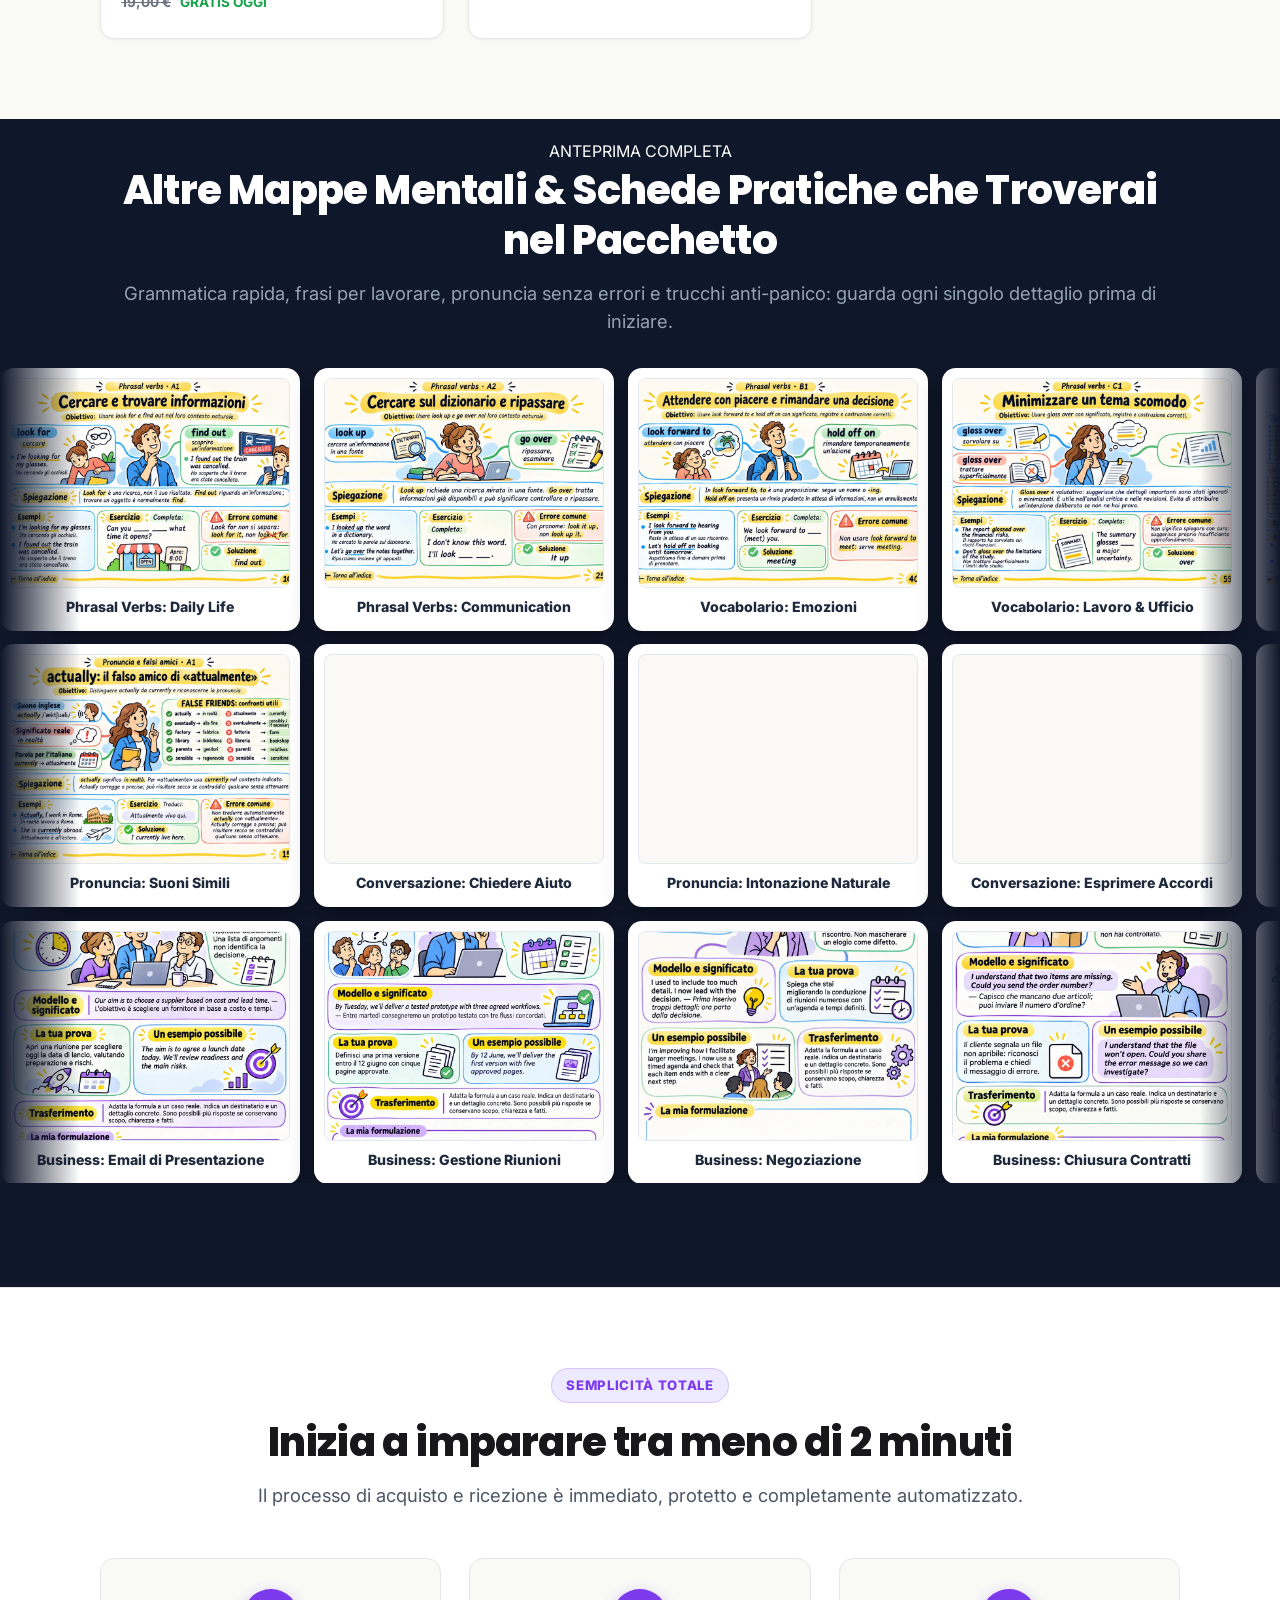
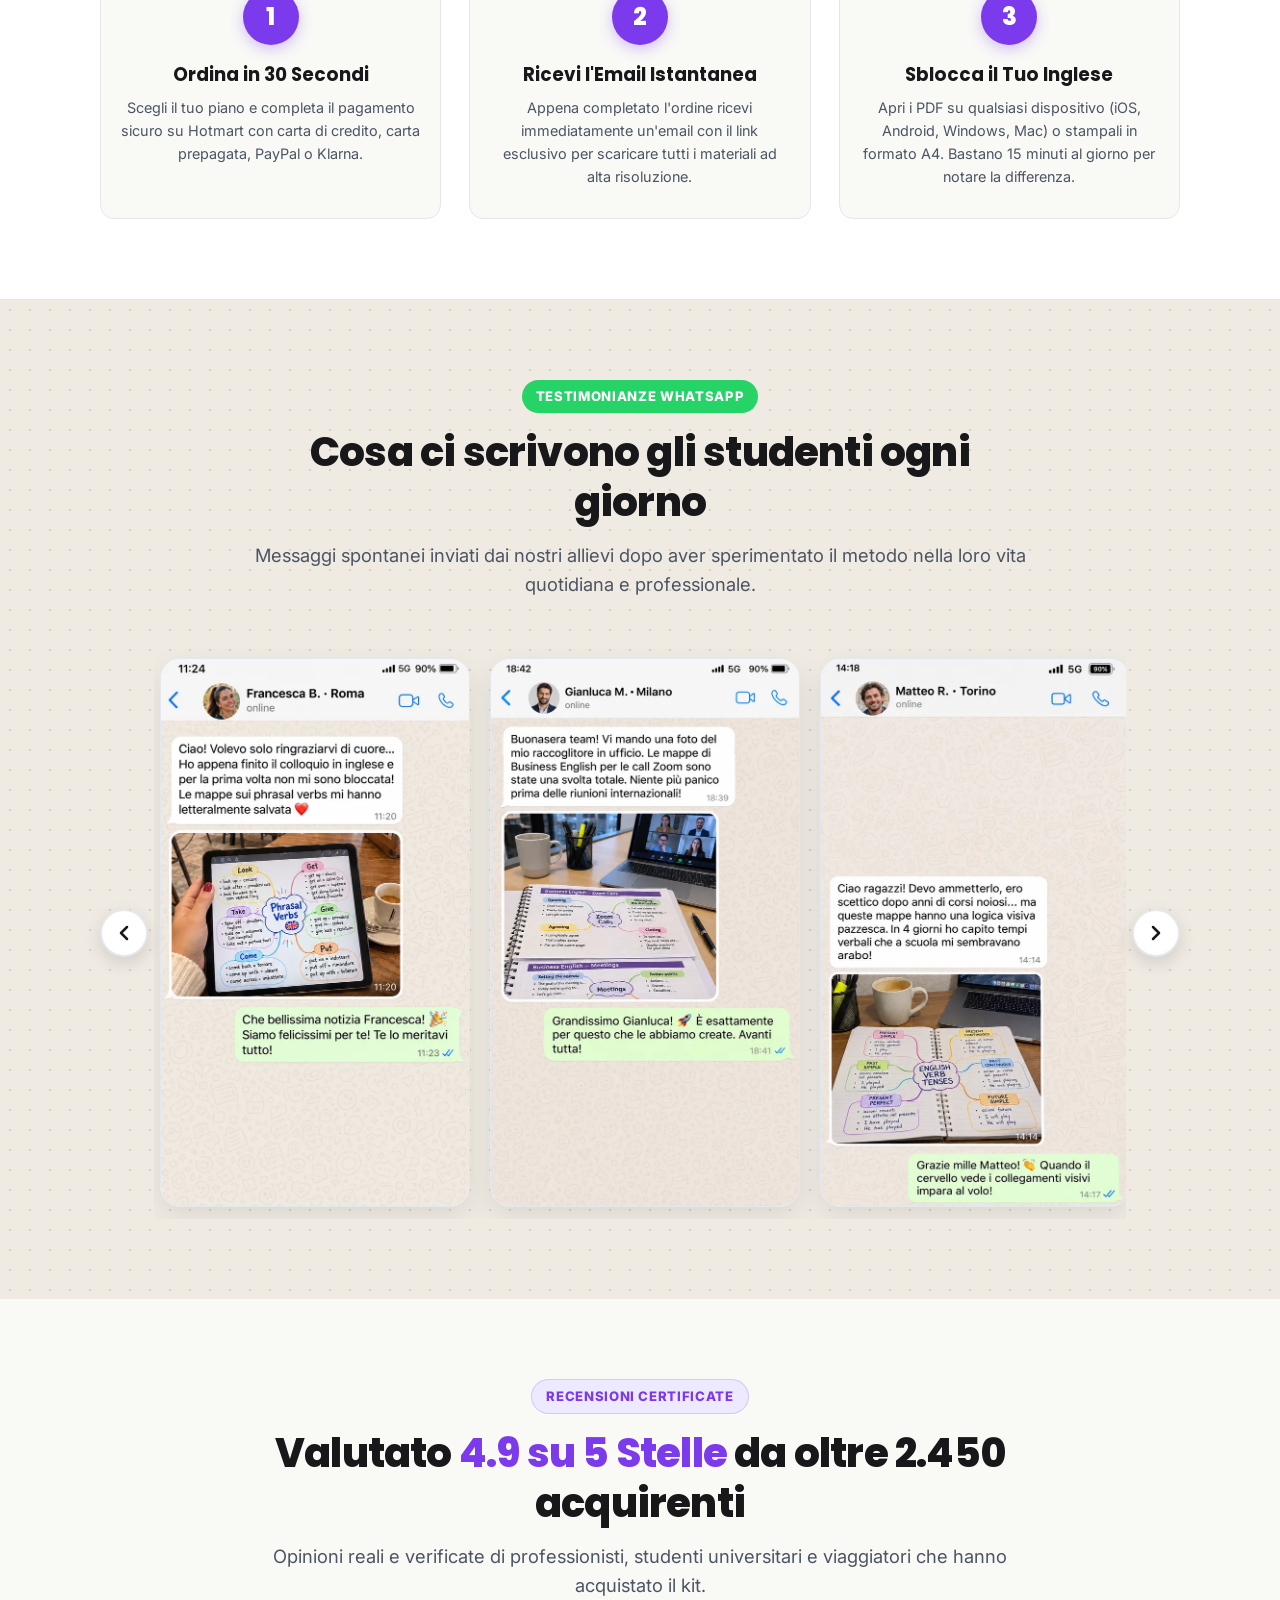
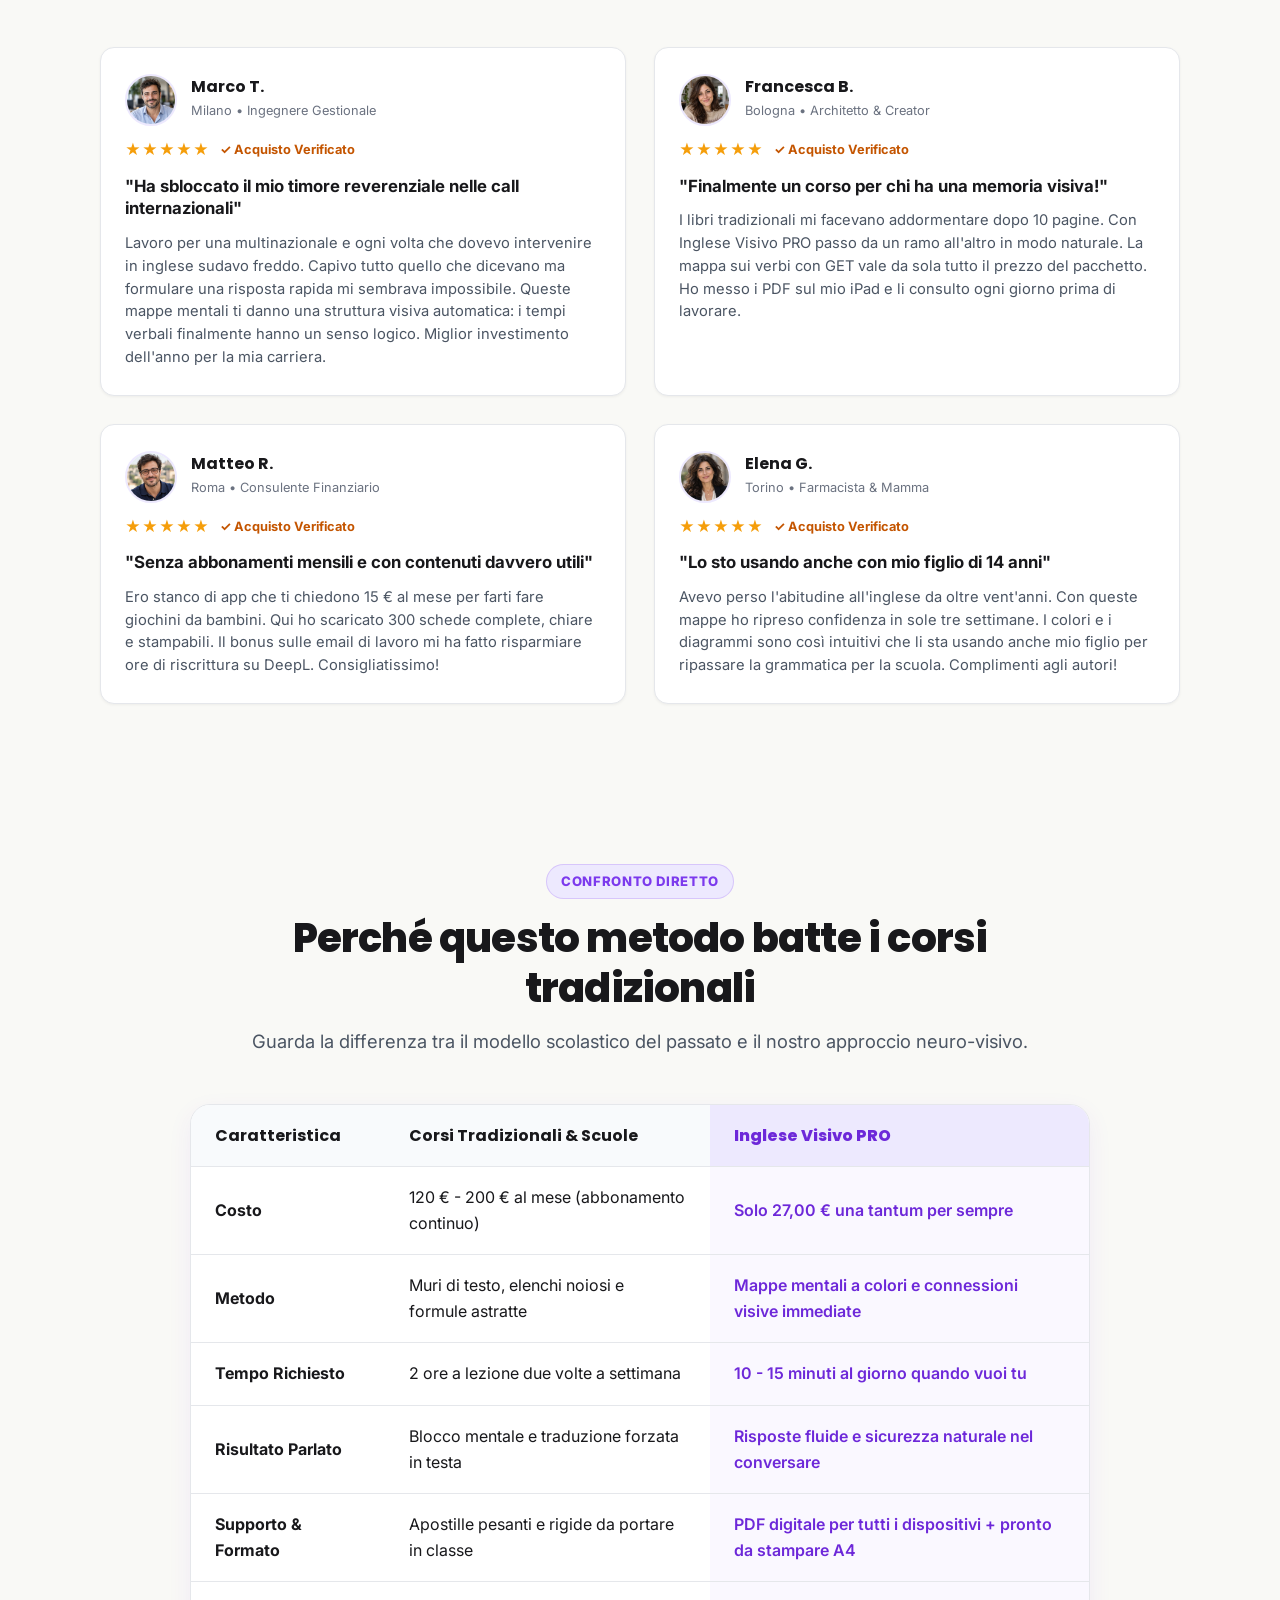
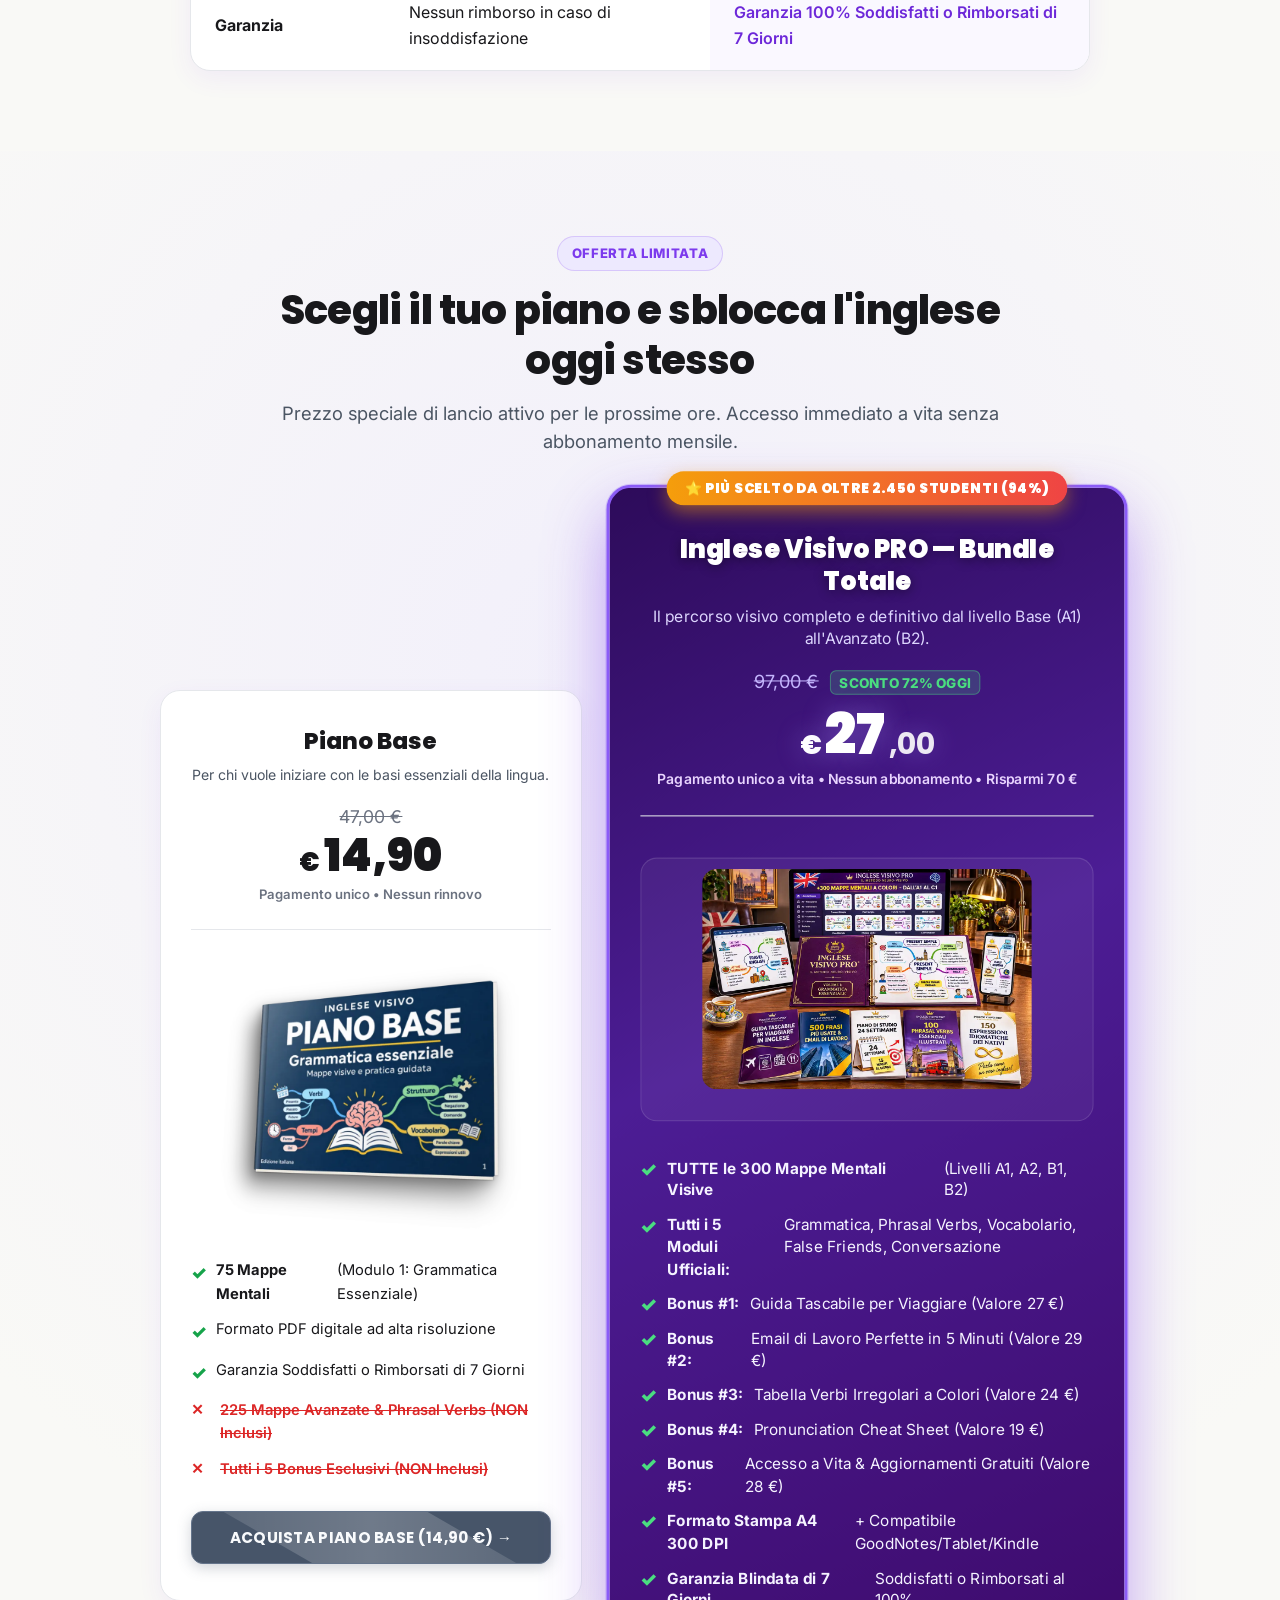
==== commit 56f703b3: "fix(cro): 7 whatsapp testimonials in clean button carousel without bezels, update piano base exclusi" ====
--- a/index.html
+++ b/index.html
@@ -1044,24 +1044,52 @@
         </p>
       </div>
 
-            <div class="whatsapp-phones-container">
-        
-        <!-- Phone 1: Francesca B. da Roma -->
-        <div class="whatsapp-phone-card">
-          <picture>
-            <source srcset="img/whatsapp-chat-1.webp?v=20261105e" type="image/webp">
-            <img src="img/whatsapp-chat-1.webp?v=20261105e" alt="Testimonianza WhatsApp Francesca B. da Roma" width="390" height="760" loading="eager" decoding="async">
-          </picture>
-        </div>
-
-        <!-- Phone 2: Gianluca M. da Milano -->
-        <div class="whatsapp-phone-card">
-          <picture>
-            <source srcset="img/whatsapp-chat-3.webp?v=20261105e" type="image/webp">
-            <img src="img/whatsapp-chat-3.webp?v=20261105e" alt="Testimonianza WhatsApp Gianluca M. da Milano" width="390" height="760" loading="eager" decoding="async">
-          </picture>
-        </div>
-
+                  <!-- WhatsApp Testimonials Carousel (Clean 9:16 captures without phone frames, button navigation) -->
+      <div class="wa-carousel-container">
+        <button type="button" class="wa-carousel-btn wa-prev-btn" id="waPrevBtn" aria-label="Testimonianza precedente">
+          <svg width="24" height="24" viewBox="0 0 24 24" fill="none" stroke="currentColor" stroke-width="2.5" stroke-linecap="round" stroke-linejoin="round"><polyline points="15 18 9 12 15 6"></polyline></svg>
+        </button>
+
+        <div class="wa-carousel-track" id="waTrack">
+          <!-- Card 1: Francesca B. · Roma -->
+          <div class="wa-card">
+            <img src="img/whatsapp-chat-1.webp?v=20261106" alt="Testimonianza WhatsApp Francesca B. - Roma" width="640" height="1138" loading="eager" decoding="async">
+          </div>
+
+          <!-- Card 2: Gianluca M. · Milano -->
+          <div class="wa-card">
+            <img src="img/whatsapp-chat-2.webp?v=20261106" alt="Testimonianza WhatsApp Gianluca M. - Milano" width="640" height="1138" loading="lazy" decoding="async">
+          </div>
+
+          <!-- Card 3: Matteo R. · Torino -->
+          <div class="wa-card">
+            <img src="img/whatsapp-chat-3.webp?v=20261106" alt="Testimonianza WhatsApp Matteo R. - Torino" width="640" height="1138" loading="lazy" decoding="async">
+          </div>
+
+          <!-- Card 4: Elena S. · Bologna -->
+          <div class="wa-card">
+            <img src="img/whatsapp-chat-4.webp?v=20261106" alt="Testimonianza WhatsApp Elena S. - Bologna" width="640" height="1138" loading="lazy" decoding="async">
+          </div>
+
+          <!-- Card 5: Marco P. · Firenze -->
+          <div class="wa-card">
+            <img src="img/whatsapp-chat-5.webp?v=20261106" alt="Testimonianza WhatsApp Marco P. - Firenze" width="640" height="1138" loading="lazy" decoding="async">
+          </div>
+
+          <!-- Card 6: Chiara V. · Napoli -->
+          <div class="wa-card">
+            <img src="img/whatsapp-chat-6.webp?v=20261106" alt="Testimonianza WhatsApp Chiara V. - Napoli" width="640" height="1138" loading="lazy" decoding="async">
+          </div>
+
+          <!-- Card 7: Davide L. · Verona -->
+          <div class="wa-card">
+            <img src="img/whatsapp-chat-7.webp?v=20261106" alt="Testimonianza WhatsApp Davide L. - Verona" width="640" height="1138" loading="lazy" decoding="async">
+          </div>
+        </div>
+
+        <button type="button" class="wa-carousel-btn wa-next-btn" id="waNextBtn" aria-label="Testimonianza successiva">
+          <svg width="24" height="24" viewBox="0 0 24 24" fill="none" stroke="currentColor" stroke-width="2.5" stroke-linecap="round" stroke-linejoin="round"><polyline points="9 18 15 12 9 6"></polyline></svg>
+        </button>
       </div>
     </div>
   </section>
@@ -1254,10 +1282,9 @@
           <ul class="plan-features-list">
             <li><span class="check-icon">✓</span> <strong>75 Mappe Mentali</strong> (Modulo 1: Grammatica Essenziale)</li>
             <li><span class="check-icon">✓</span> Formato PDF digitale ad alta risoluzione</li>
-            <li><span class="check-icon">✓</span> Bonus #1: Guida Tascabile per Viaggiare</li>
             <li><span class="check-icon">✓</span> Garanzia Soddisfatti o Rimborsati di 7 Giorni</li>
-            <li style="color: var(--text-light); text-decoration: line-through;"><span style="color: var(--text-light);">✕</span> 225 Mappe Avanzate & Phrasal Verbs</li>
-            <li style="color: var(--text-light); text-decoration: line-through;"><span style="color: var(--text-light);">✕</span> 4 Bonus Professionali Inclusi</li>
+            <li style="color: #DC2626; font-weight: 600;"><span style="color: #DC2626; font-weight: bold; margin-right: 6px;">✕</span> <span style="text-decoration: line-through;">225 Mappe Avanzate & Phrasal Verbs (NON Inclusi)</span></li>
+            <li style="color: #DC2626; font-weight: 600;"><span style="color: #DC2626; font-weight: bold; margin-right: 6px;">✕</span> <span style="text-decoration: line-through;">Tutti i 5 Bonus Esclusivi (NON Inclusi)</span></li>
           </ul>
 
           <button type="button" class="btn-cta btn-basic-muted" onclick="openBasicUpsellModal()" style="width: 100%; border: none; cursor: pointer;">
@@ -1608,6 +1635,23 @@
         document.getElementById(targetId).classList.add('active');
       });
     });
+
+        // 5. CAROUSEL TESTIMONIANZE WHATSAPP
+    const waTrack = document.getElementById('waTrack');
+    const waPrevBtn = document.getElementById('waPrevBtn');
+    const waNextBtn = document.getElementById('waNextBtn');
+
+    if (waTrack && waPrevBtn && waNextBtn) {
+      waPrevBtn.addEventListener('click', () => {
+        const cardWidth = waTrack.querySelector('.wa-card')?.offsetWidth || 300;
+        waTrack.scrollBy({ left: -(cardWidth + 20), behavior: 'smooth' });
+      });
+
+      waNextBtn.addEventListener('click', () => {
+        const cardWidth = waTrack.querySelector('.wa-card')?.offsetWidth || 300;
+        waTrack.scrollBy({ left: (cardWidth + 20), behavior: 'smooth' });
+      });
+    }
 
     // 4. FAQ ACCORDION INTERATTIVO
     const faqQuestions = document.querySelectorAll('.faq-question');
--- a/style.css
+++ b/style.css
@@ -2591,3 +2591,139 @@
     font-size: 0.8rem;
   }
 }
+
+
+/* ==========================================================================
+   WHATSAPP TESTIMONIALS CAROUSEL (BUTTON NAVIGATION ONLY, NO PHONE BEZEL)
+   ========================================================================== */
+.wa-carousel-container {
+  position: relative;
+  max-width: 1180px;
+  margin: 36px auto 0;
+  padding: 0 54px;
+}
+
+.wa-carousel-track {
+  display: flex;
+  gap: 20px;
+  overflow-x: auto;
+  scroll-snap-type: x mandatory;
+  scroll-behavior: smooth;
+  -webkit-overflow-scrolling: touch;
+  scrollbar-width: none;
+  padding: 12px 6px;
+}
+
+.wa-carousel-track::-webkit-scrollbar {
+  display: none;
+}
+
+.wa-card {
+  flex: 0 0 310px;
+  max-width: 310px;
+  scroll-snap-align: center;
+  border-radius: 20px;
+  overflow: hidden;
+  box-shadow: 0 10px 28px rgba(0, 0, 0, 0.08);
+  border: 1px solid #E2E8F0;
+  background: #FFFFFF;
+  transition: transform 0.25s ease, box-shadow 0.25s ease;
+}
+
+.wa-card:hover {
+  transform: translateY(-4px);
+  box-shadow: 0 16px 36px rgba(0, 0, 0, 0.12);
+}
+
+.wa-card img {
+  width: 100%;
+  height: auto;
+  display: block;
+}
+
+.wa-carousel-btn {
+  position: absolute;
+  top: 50%;
+  transform: translateY(-50%);
+  width: 48px;
+  height: 48px;
+  border-radius: 50%;
+  background: #FFFFFF;
+  color: var(--text-dark, #1E293B);
+  border: 2px solid var(--border-color, #E2E8F0);
+  box-shadow: 0 6px 18px rgba(0, 0, 0, 0.12);
+  display: flex;
+  align-items: center;
+  justify-content: center;
+  cursor: pointer;
+  z-index: 10;
+  transition: background 0.2s ease, transform 0.2s ease, color 0.2s ease, border-color 0.2s ease;
+}
+
+.wa-carousel-btn:hover {
+  background: var(--brand-purple, #7C3AED);
+  color: #FFFFFF;
+  border-color: var(--brand-purple, #7C3AED);
+  transform: translateY(-50%) scale(1.08);
+}
+
+.wa-prev-btn {
+  left: 0;
+}
+
+.wa-next-btn {
+  right: 0;
+}
+
+/* ==========================================================================
+   PERCORSO PROGRESSIVO (#LIVELLI) MOBILE RESPONSIVENESS FIX
+   ========================================================================== */
+@media (max-width: 768px) {
+  .levels-tabs-wrapper {
+    flex-direction: column !important;
+    gap: 10px !important;
+    width: 100% !important;
+    align-items: stretch !important;
+  }
+  .level-tab-btn {
+    width: 100% !important;
+    text-align: center !important;
+    padding: 12px 16px !important;
+    font-size: 0.95rem !important;
+  }
+  .level-content-box {
+    padding: 22px 16px !important;
+    border-radius: var(--radius-md) !important;
+  }
+  .level-grid {
+    grid-template-columns: 1fr !important;
+    gap: 20px !important;
+  }
+  .level-grid > div {
+    min-width: 0 !important;
+    max-width: 100% !important;
+  }
+  .level-grid img {
+    max-width: 100% !important;
+    height: auto !important;
+    display: block !important;
+  }
+}
+
+@media (max-width: 640px) {
+  .wa-carousel-container {
+    padding: 0 38px;
+  }
+  .wa-card {
+    flex: 0 0 270px;
+    max-width: 270px;
+  }
+  .wa-carousel-btn {
+    width: 38px;
+    height: 38px;
+  }
+  .wa-carousel-btn svg {
+    width: 20px;
+    height: 20px;
+  }
+}
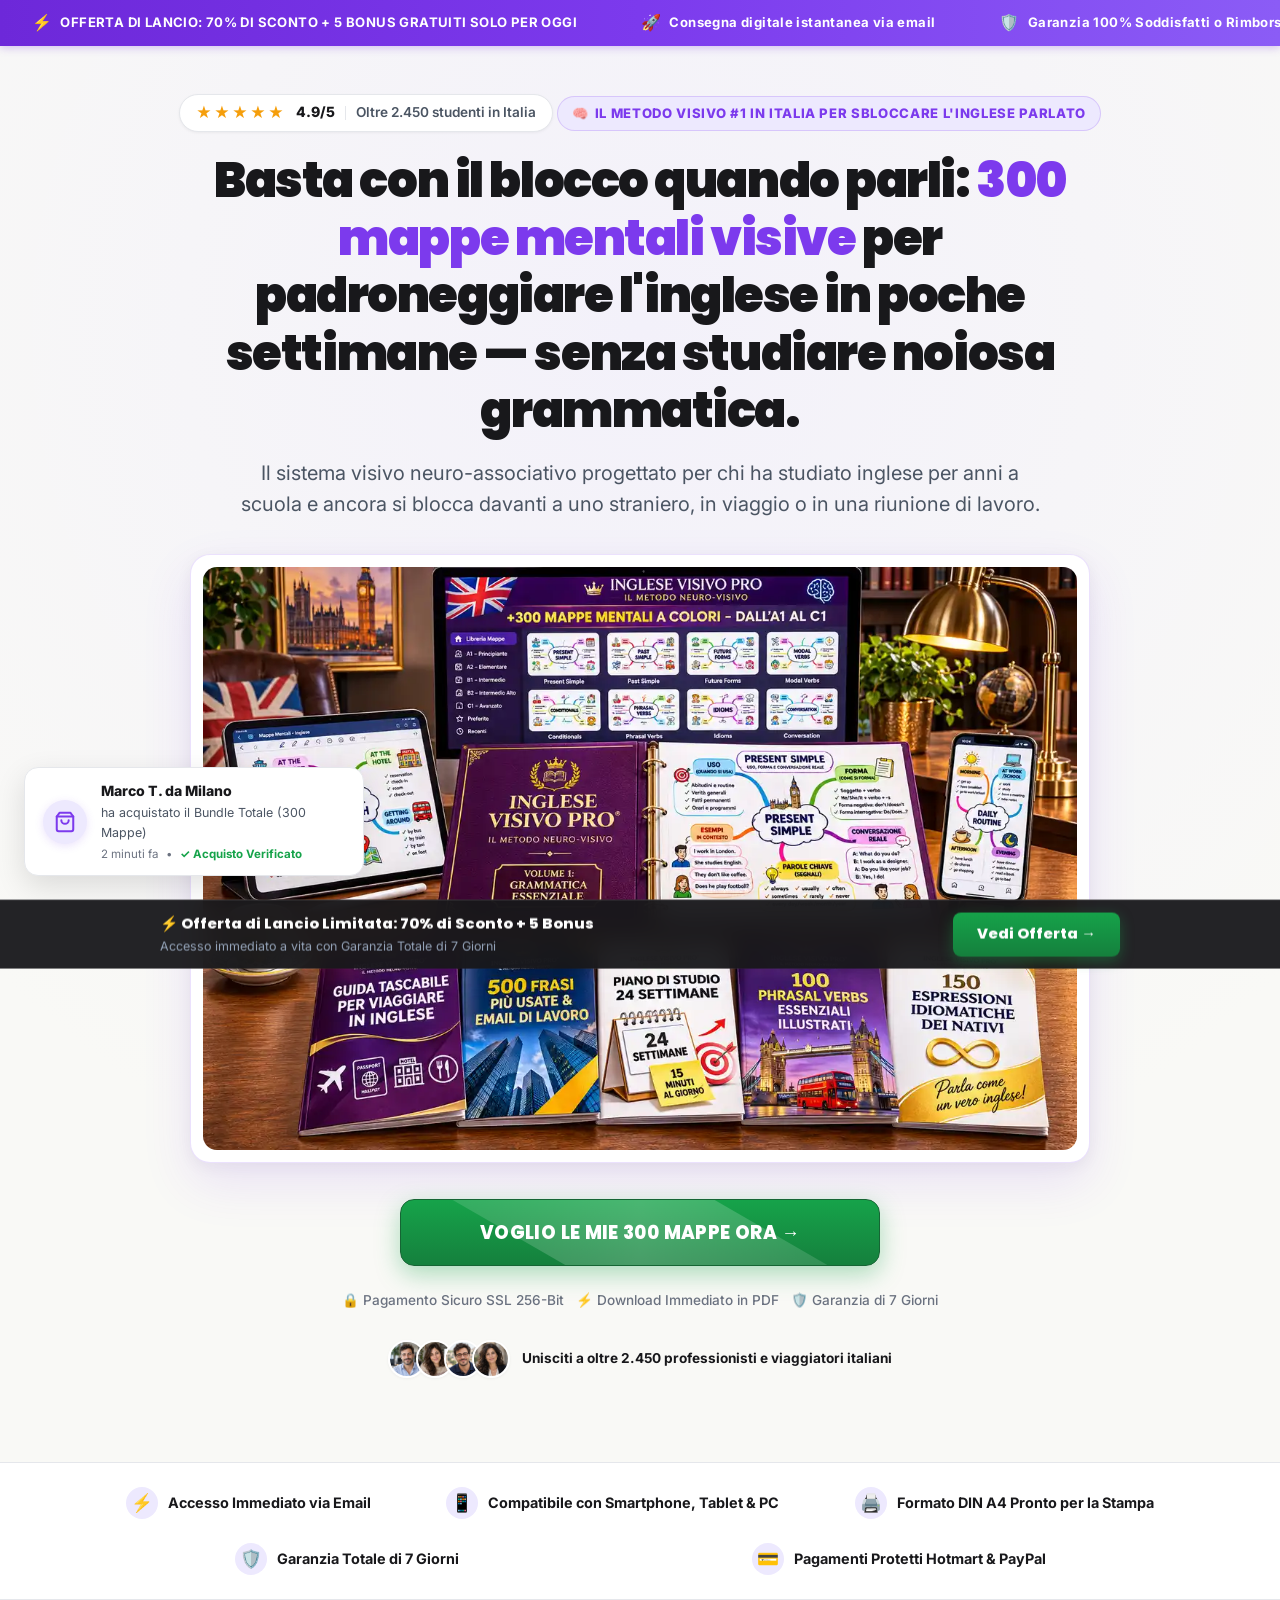
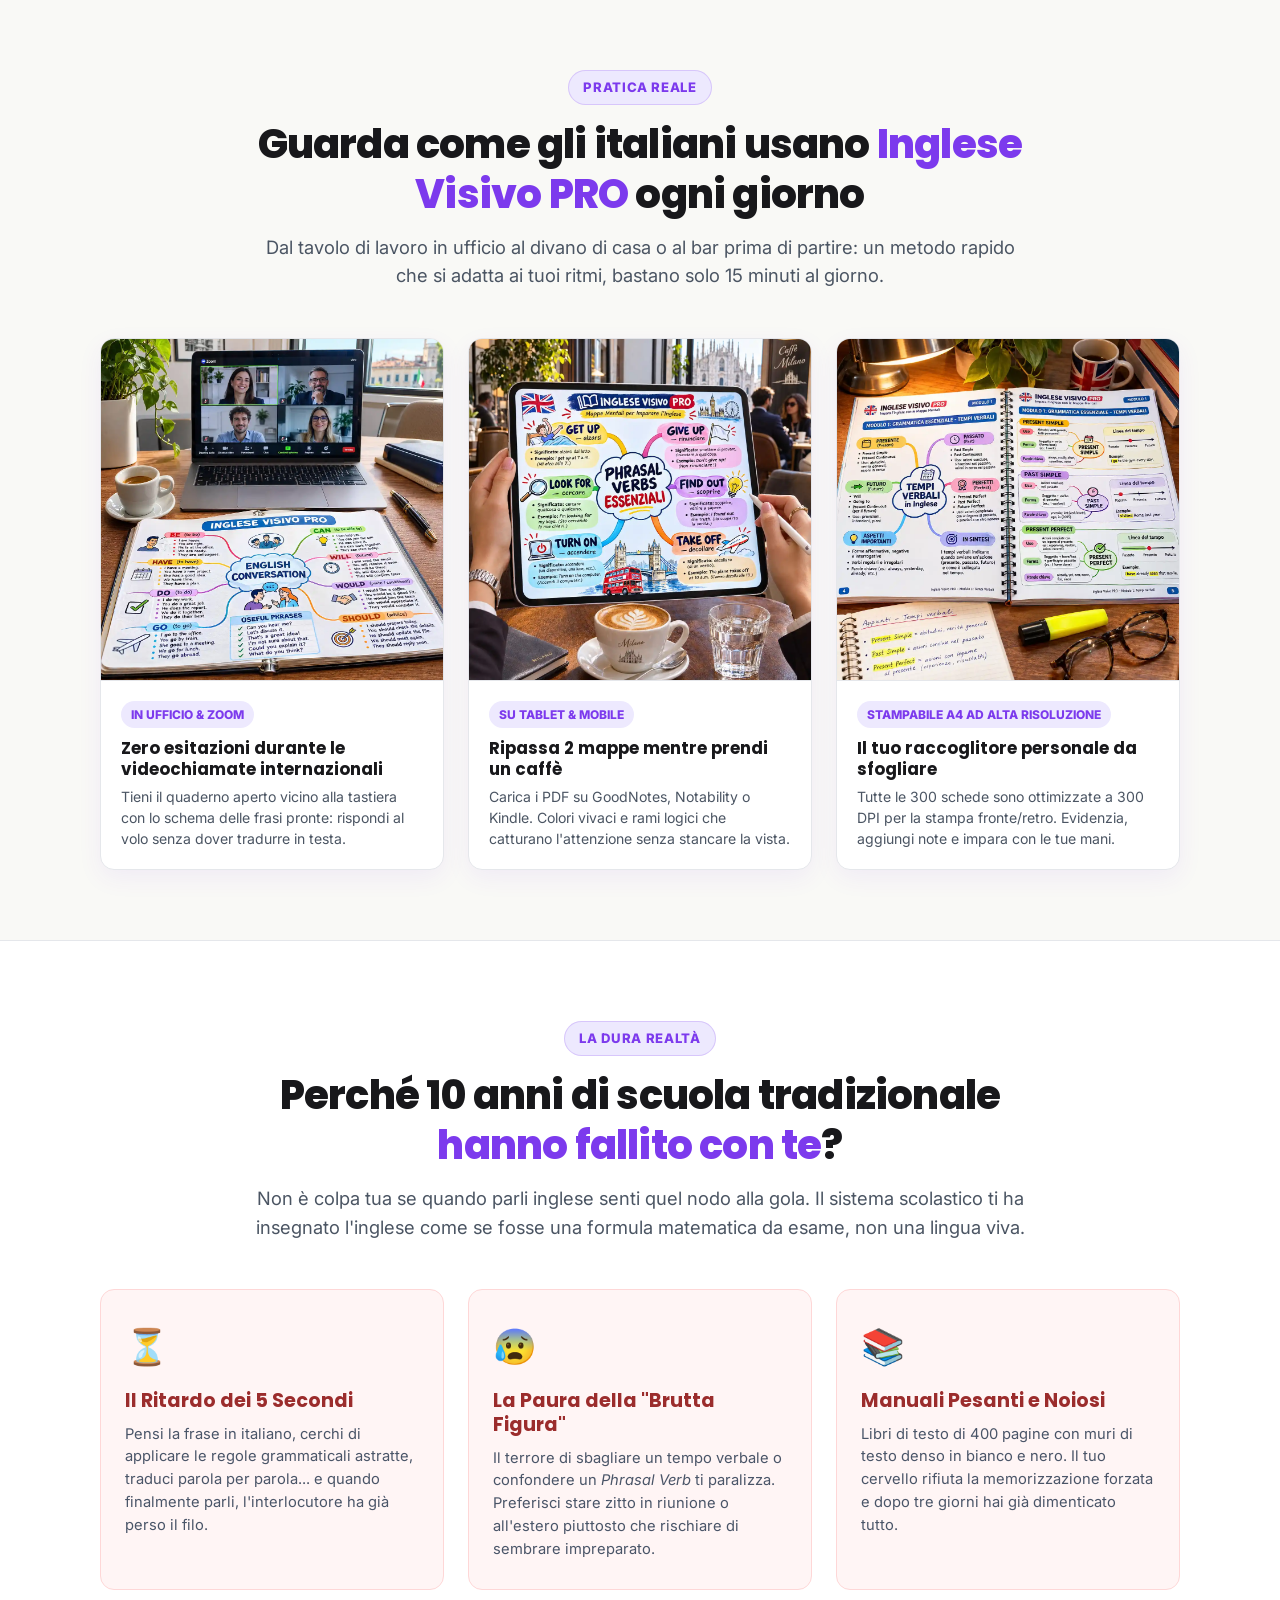
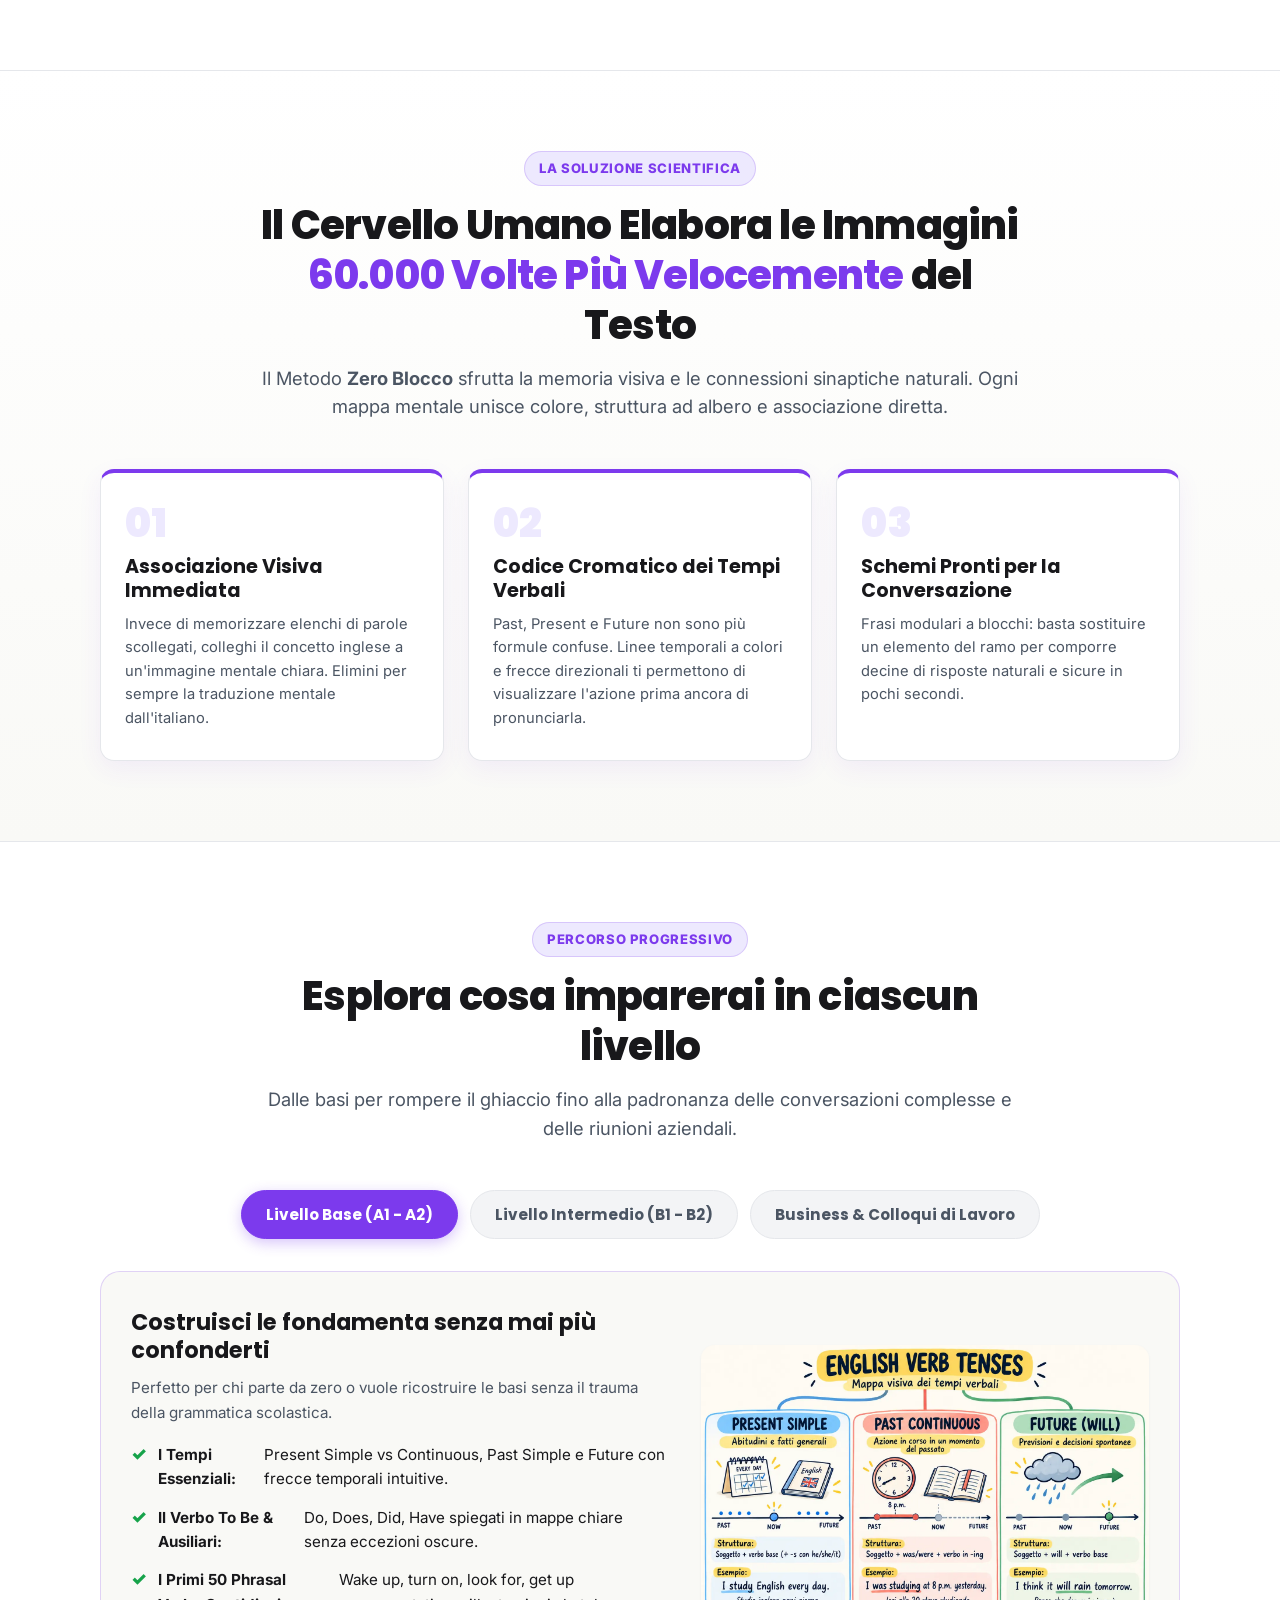
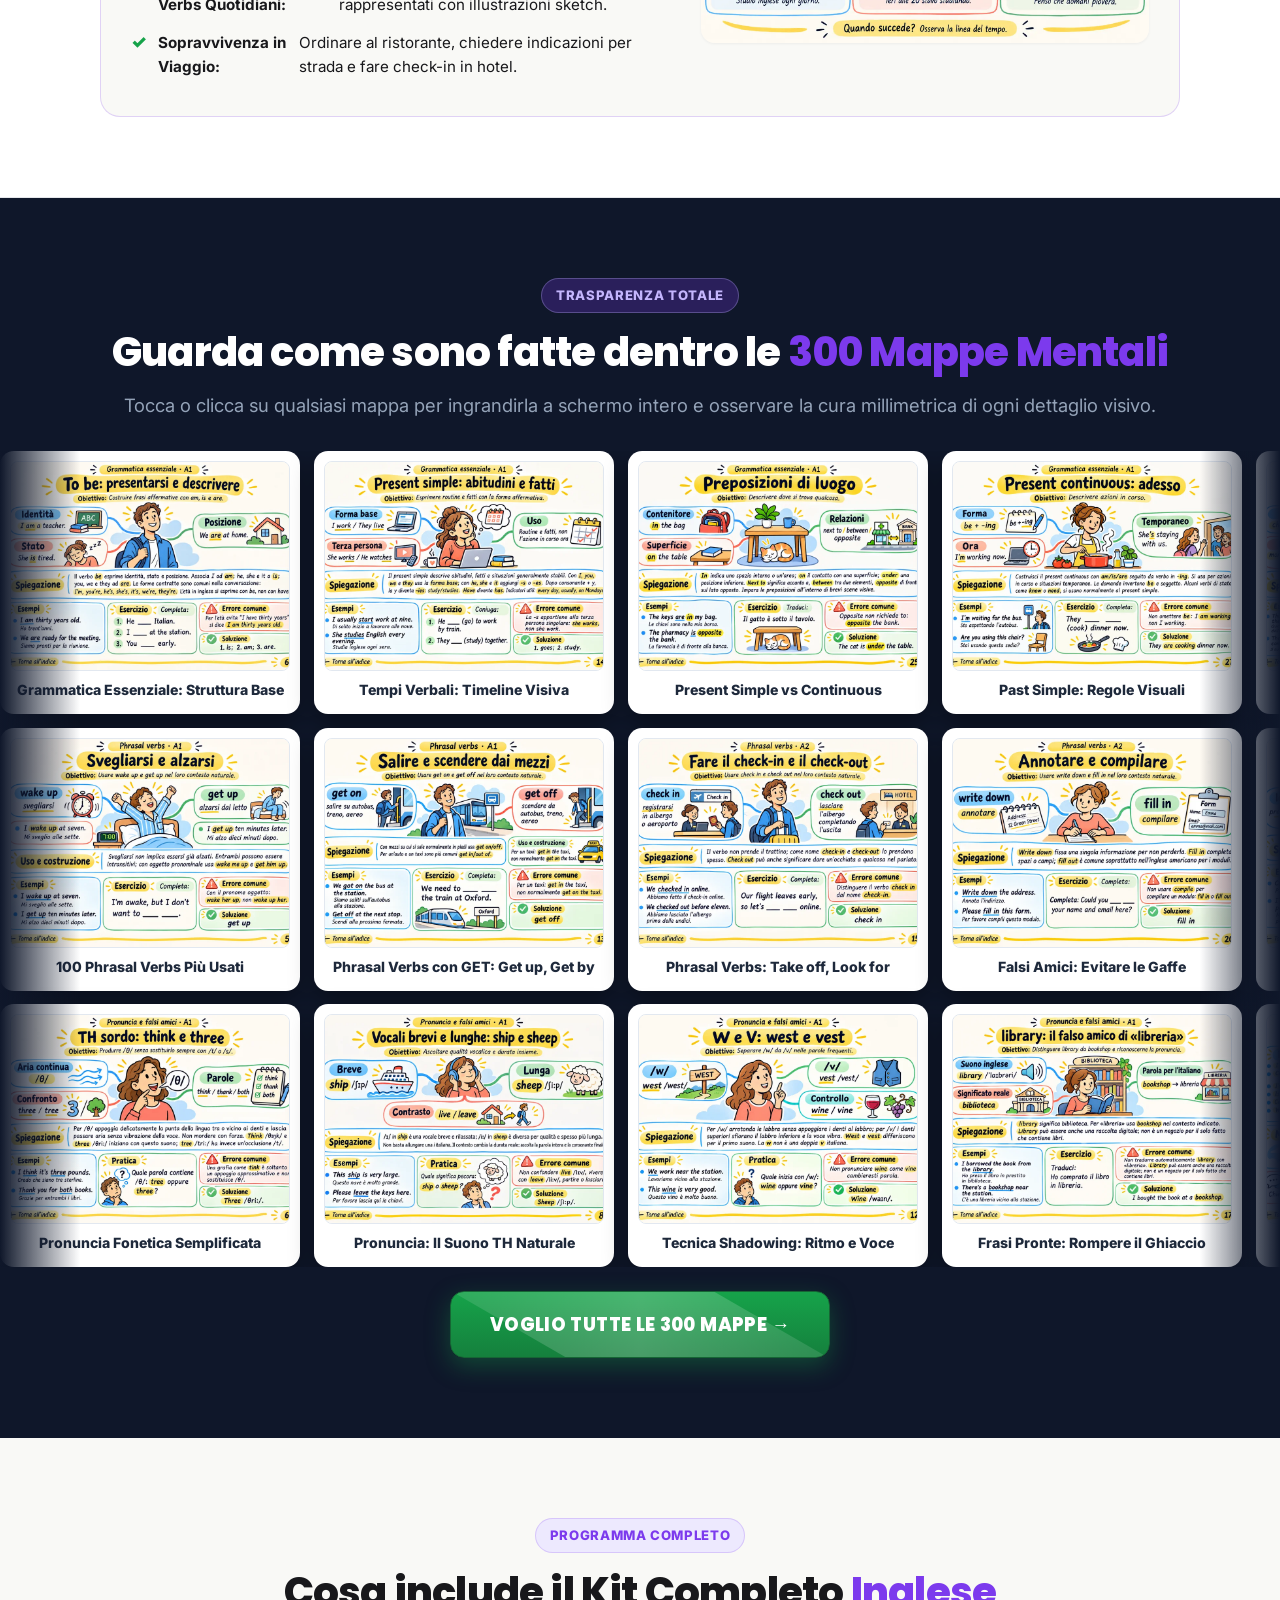
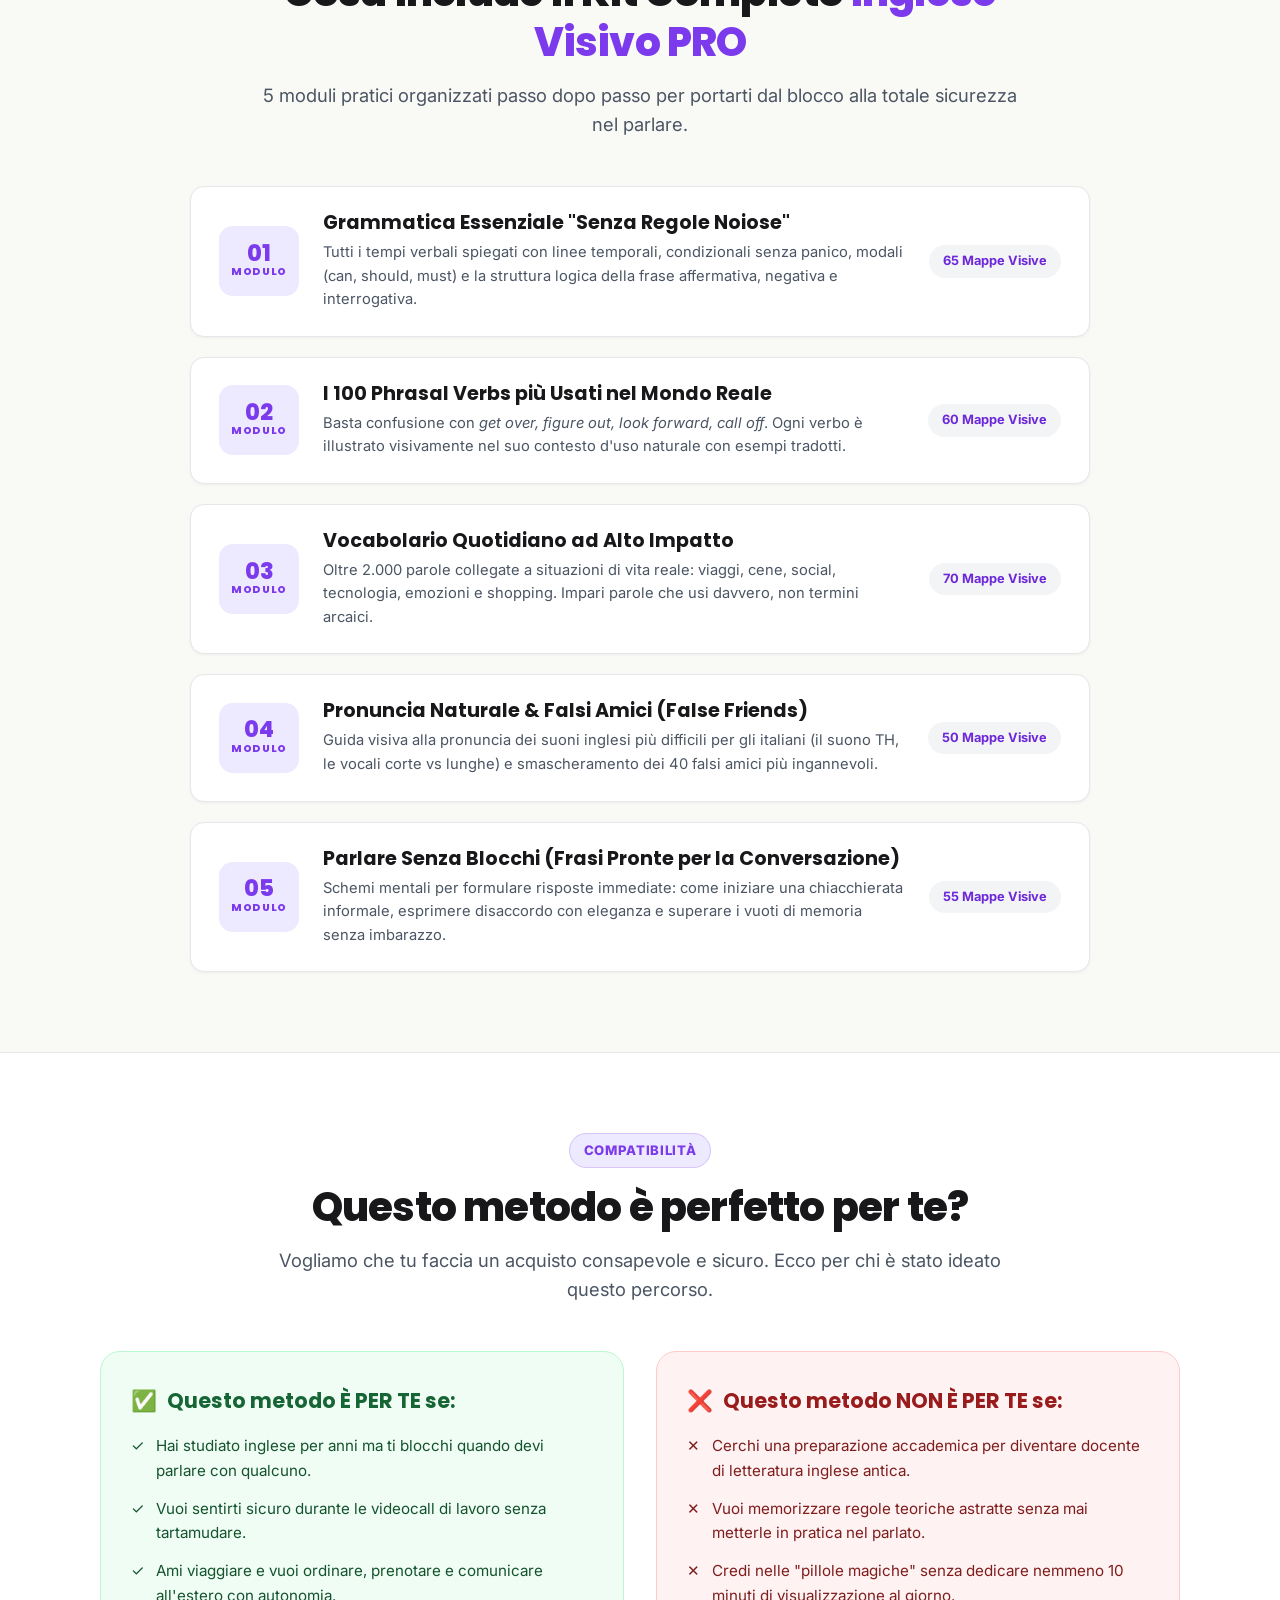
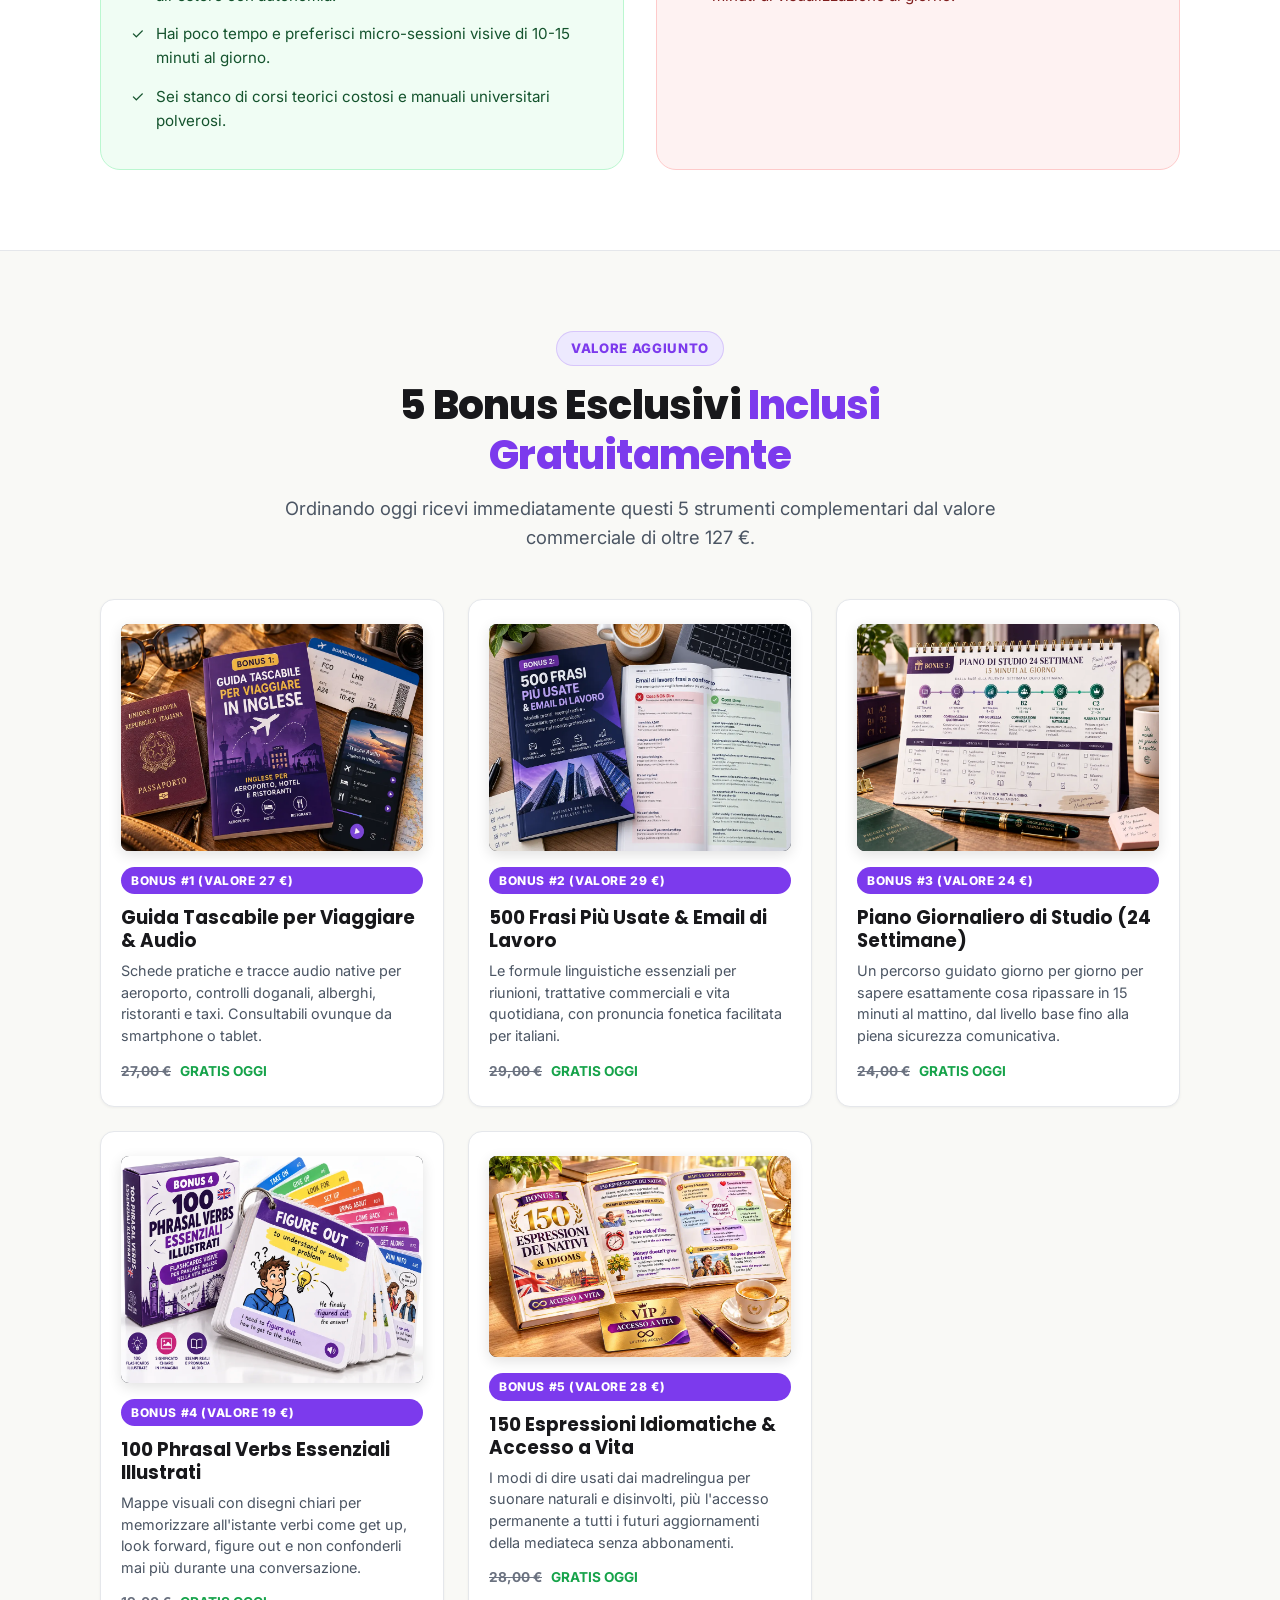
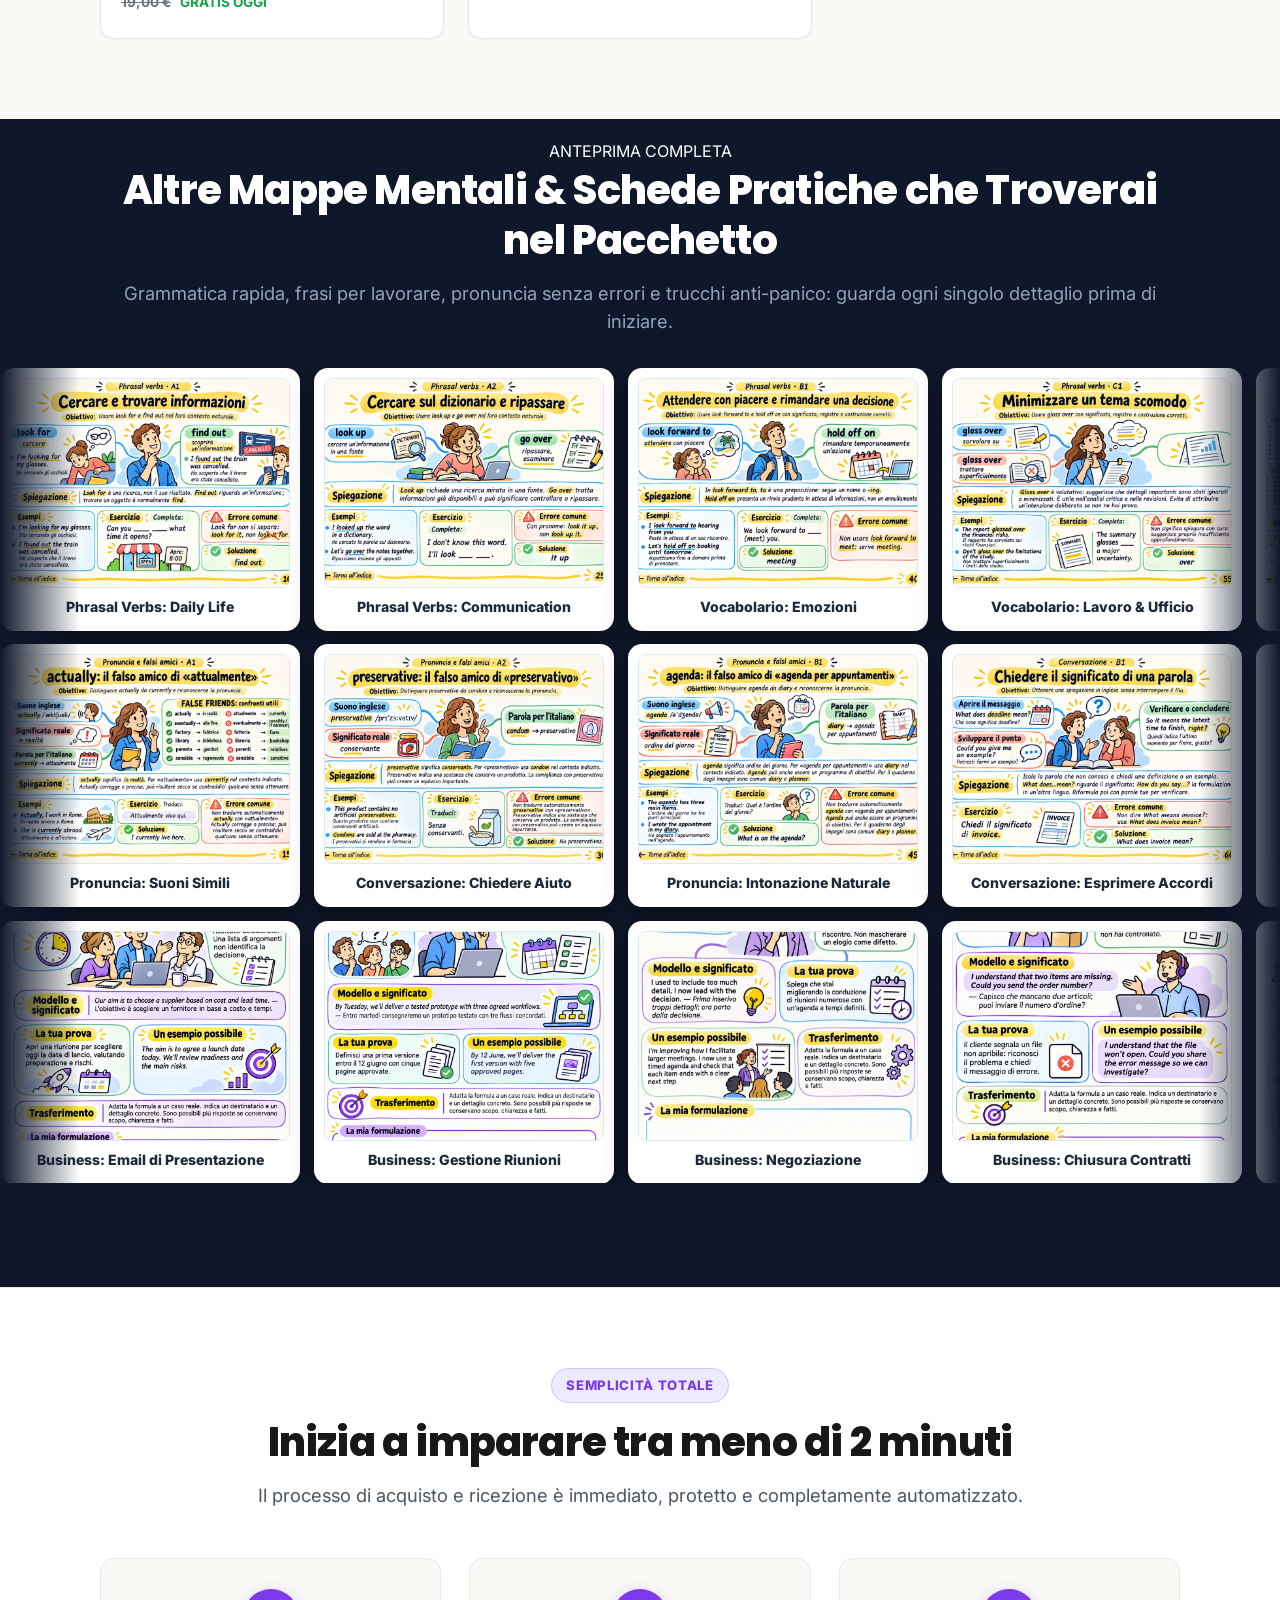
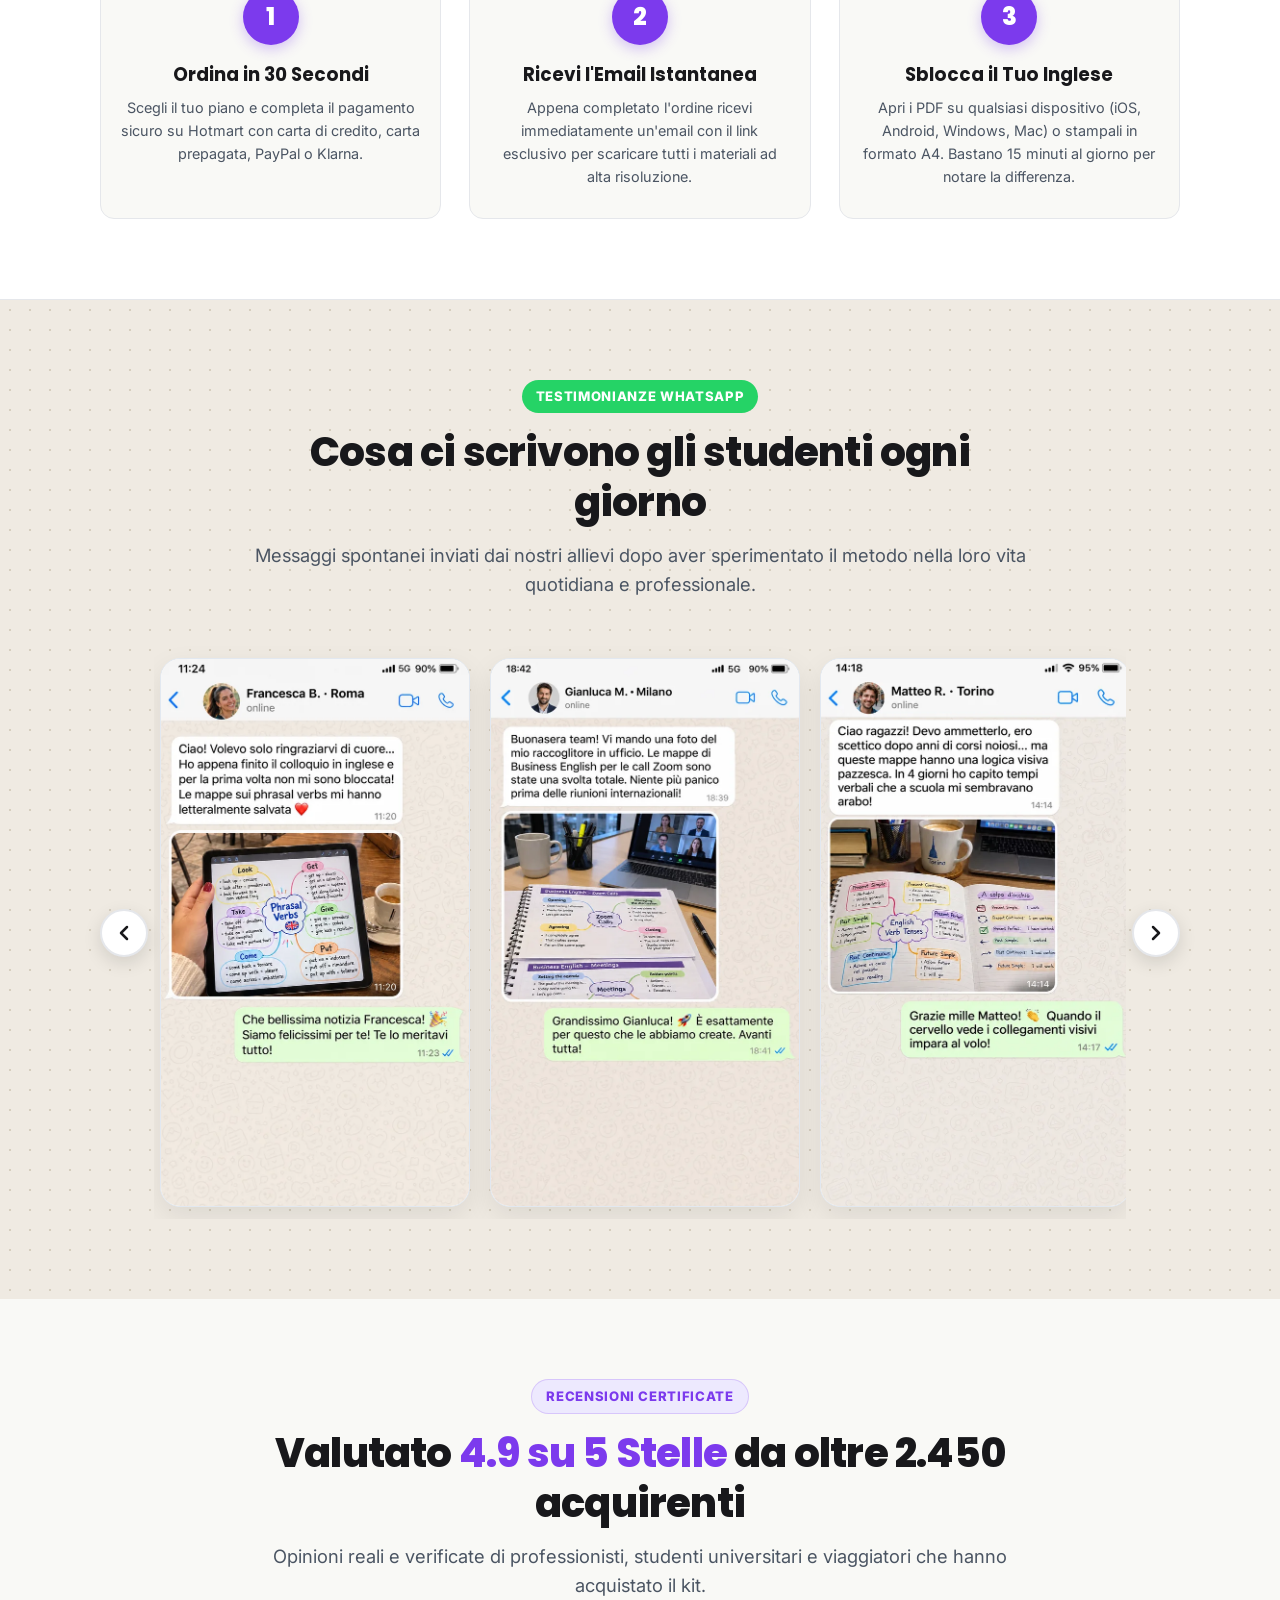
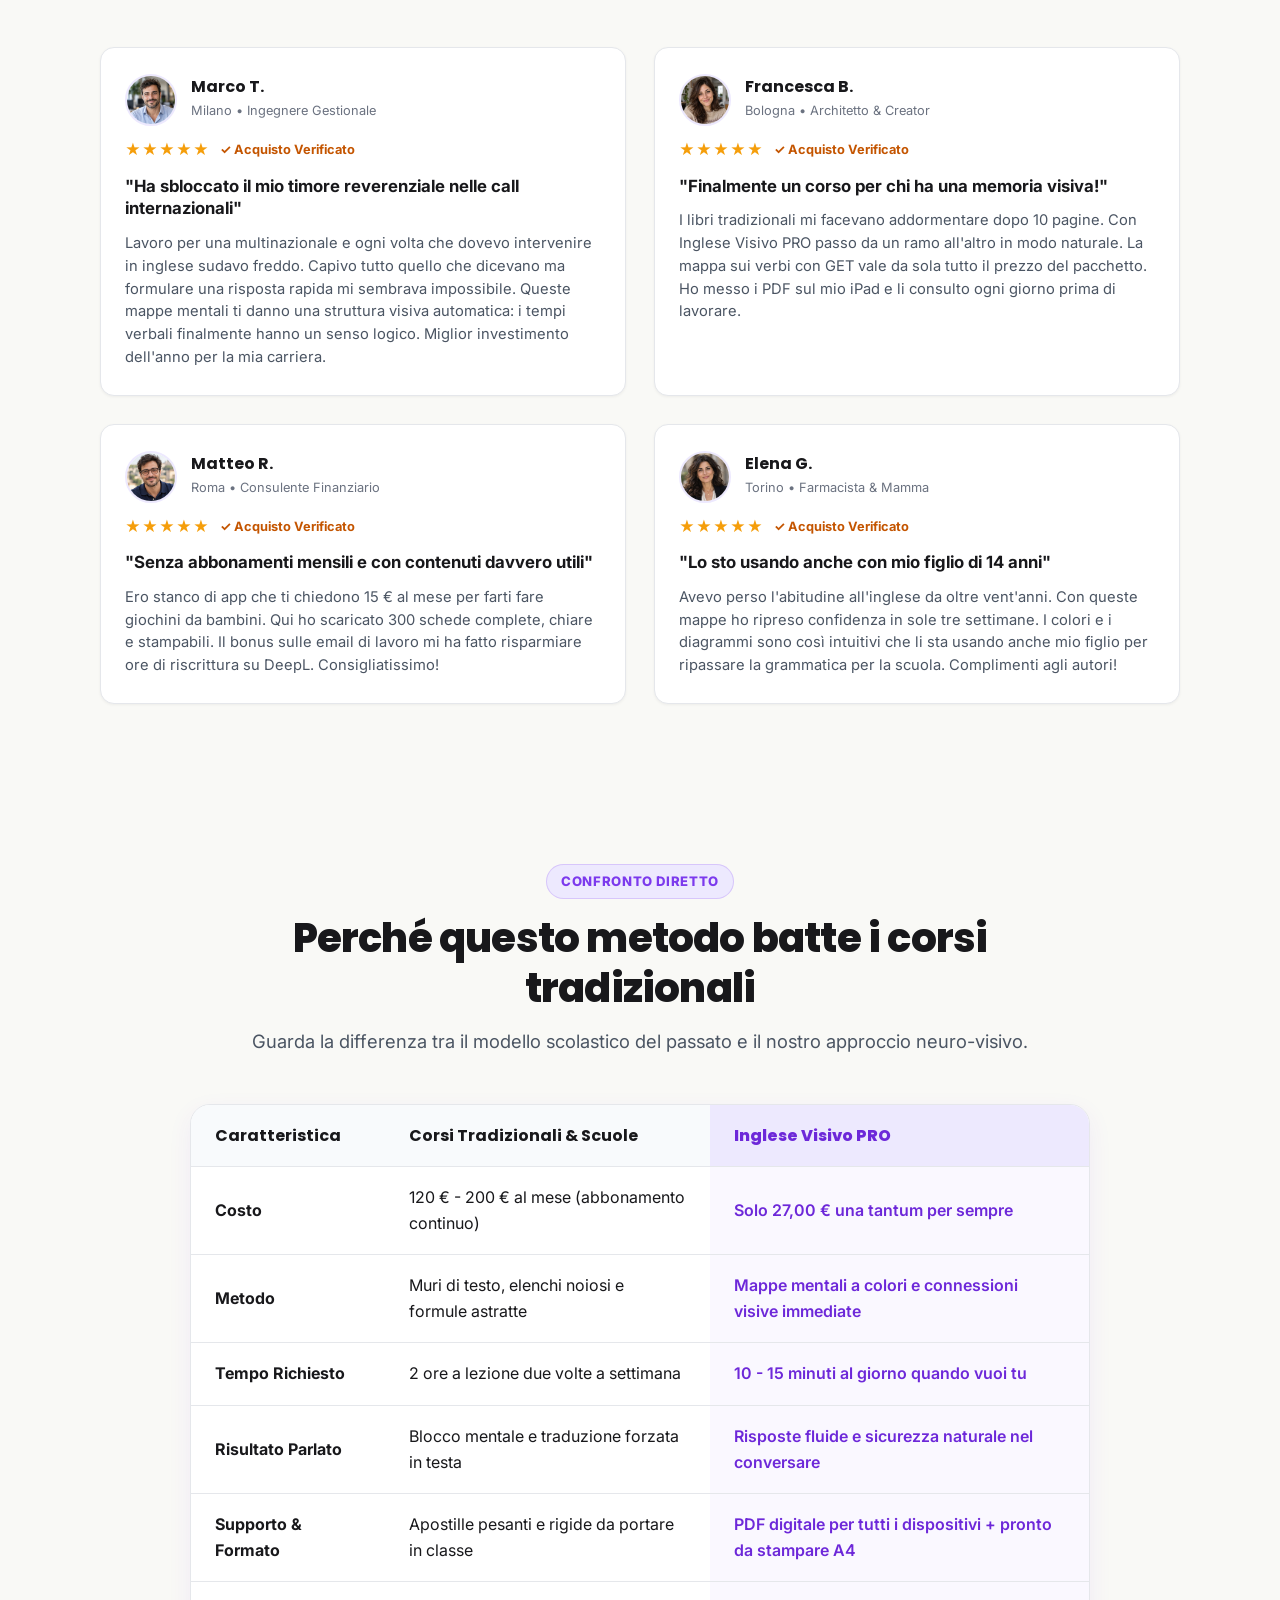
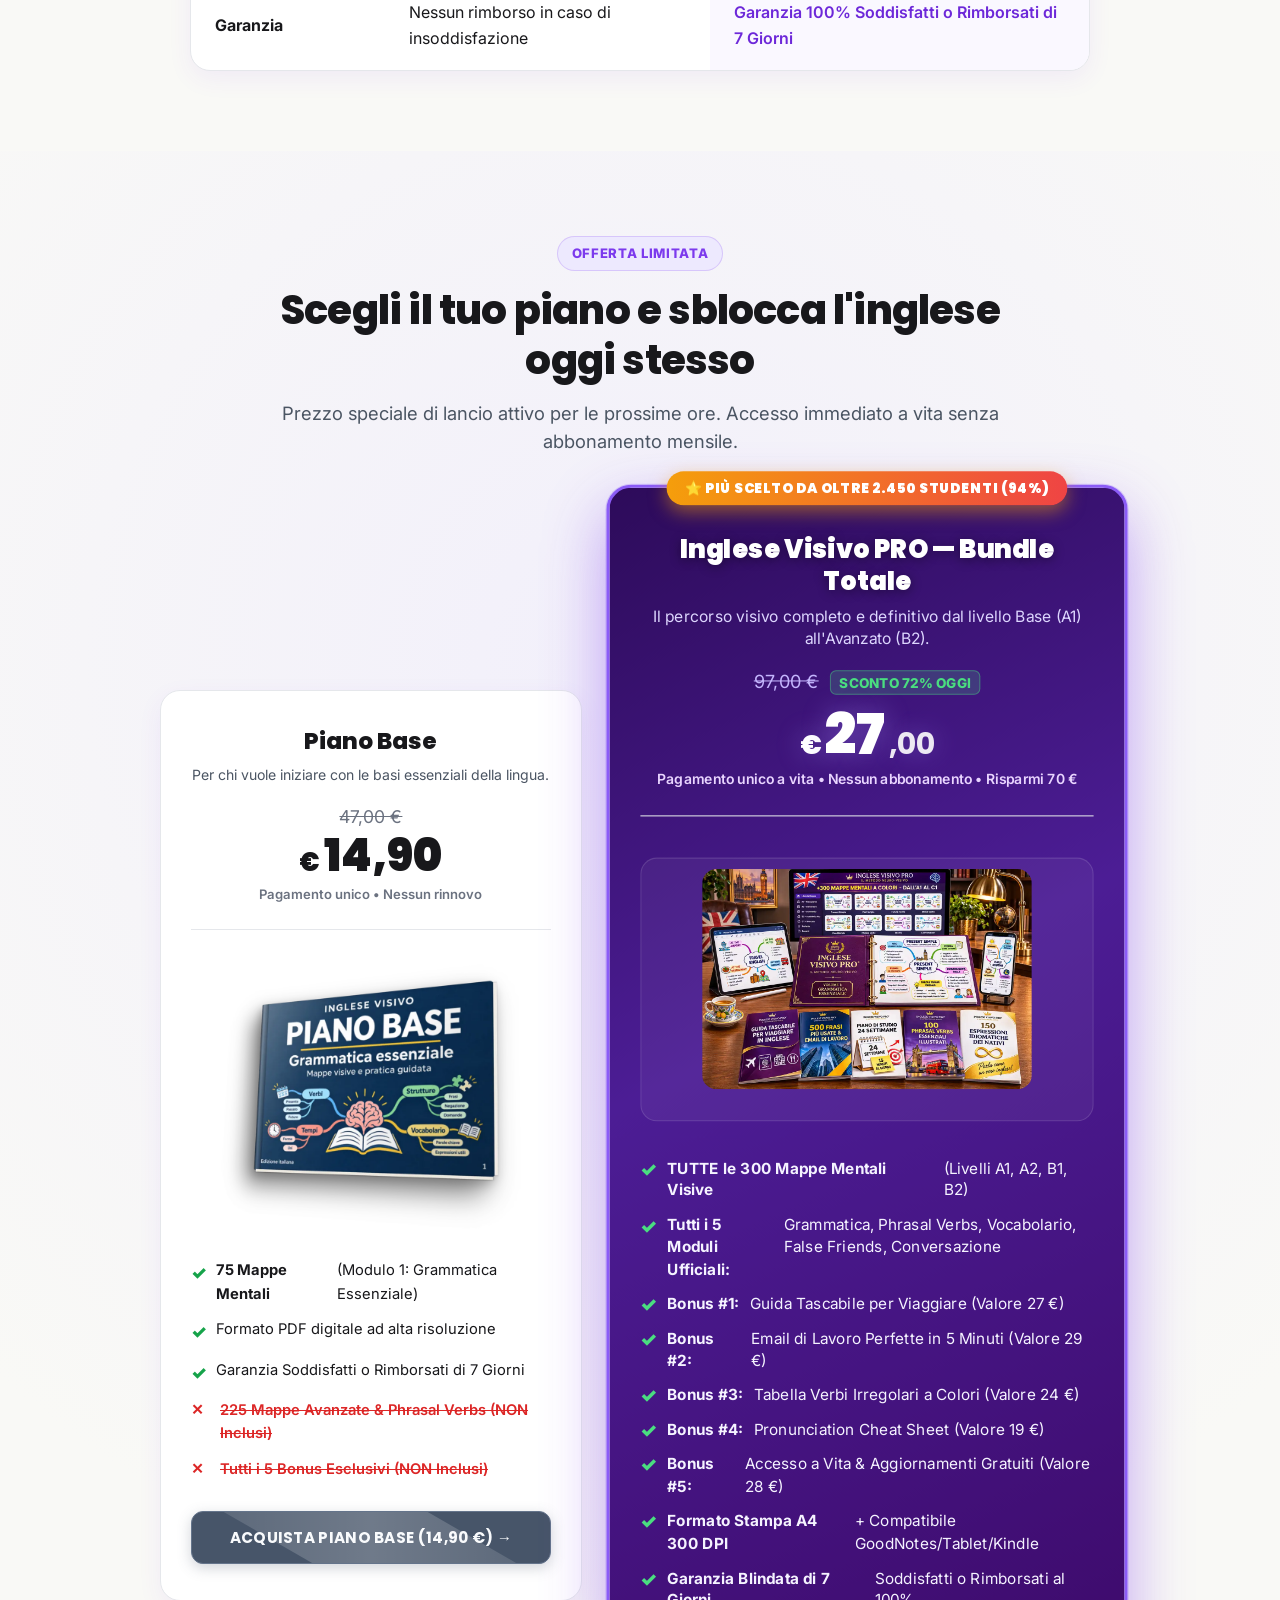
==== commit b09a8cad: "fix(cro): fix top empty space in chat 3, enlarge mobile wa cards to 80% with peek of next card" ====
--- a/index.html
+++ b/index.html
@@ -32,7 +32,7 @@
   <link rel="icon" href="data:image/svg+xml,<svg xmlns=%22http://www.w3.org/2000/svg%22 viewBox=%220 0 100 100%22><text y=%22.9em%22 font-size=%2290%22>🧠</text></svg>">
 
   <!-- Main Stylesheet -->
-  <link rel="stylesheet" href="style.css?v=20261105b">
+  <link rel="stylesheet" href="style.css?v=20261106c">
 </head>
 <body>
 
@@ -1053,37 +1053,37 @@
         <div class="wa-carousel-track" id="waTrack">
           <!-- Card 1: Francesca B. · Roma -->
           <div class="wa-card">
-            <img src="img/whatsapp-chat-1.webp?v=20261106" alt="Testimonianza WhatsApp Francesca B. - Roma" width="640" height="1138" loading="eager" decoding="async">
+            <img src="img/whatsapp-chat-1.webp?v=20261106c" alt="Testimonianza WhatsApp Francesca B. - Roma" width="640" height="1138" loading="eager" decoding="async">
           </div>
 
           <!-- Card 2: Gianluca M. · Milano -->
           <div class="wa-card">
-            <img src="img/whatsapp-chat-2.webp?v=20261106" alt="Testimonianza WhatsApp Gianluca M. - Milano" width="640" height="1138" loading="lazy" decoding="async">
+            <img src="img/whatsapp-chat-2.webp?v=20261106c" alt="Testimonianza WhatsApp Gianluca M. - Milano" width="640" height="1138" loading="lazy" decoding="async">
           </div>
 
           <!-- Card 3: Matteo R. · Torino -->
           <div class="wa-card">
-            <img src="img/whatsapp-chat-3.webp?v=20261106" alt="Testimonianza WhatsApp Matteo R. - Torino" width="640" height="1138" loading="lazy" decoding="async">
+            <img src="img/whatsapp-chat-3.webp?v=20261106c" alt="Testimonianza WhatsApp Matteo R. - Torino" width="640" height="1138" loading="lazy" decoding="async">
           </div>
 
           <!-- Card 4: Elena S. · Bologna -->
           <div class="wa-card">
-            <img src="img/whatsapp-chat-4.webp?v=20261106" alt="Testimonianza WhatsApp Elena S. - Bologna" width="640" height="1138" loading="lazy" decoding="async">
+            <img src="img/whatsapp-chat-4.webp?v=20261106c" alt="Testimonianza WhatsApp Elena S. - Bologna" width="640" height="1138" loading="lazy" decoding="async">
           </div>
 
           <!-- Card 5: Marco P. · Firenze -->
           <div class="wa-card">
-            <img src="img/whatsapp-chat-5.webp?v=20261106" alt="Testimonianza WhatsApp Marco P. - Firenze" width="640" height="1138" loading="lazy" decoding="async">
+            <img src="img/whatsapp-chat-5.webp?v=20261106c" alt="Testimonianza WhatsApp Marco P. - Firenze" width="640" height="1138" loading="lazy" decoding="async">
           </div>
 
           <!-- Card 6: Chiara V. · Napoli -->
           <div class="wa-card">
-            <img src="img/whatsapp-chat-6.webp?v=20261106" alt="Testimonianza WhatsApp Chiara V. - Napoli" width="640" height="1138" loading="lazy" decoding="async">
+            <img src="img/whatsapp-chat-6.webp?v=20261106c" alt="Testimonianza WhatsApp Chiara V. - Napoli" width="640" height="1138" loading="lazy" decoding="async">
           </div>
 
           <!-- Card 7: Davide L. · Verona -->
           <div class="wa-card">
-            <img src="img/whatsapp-chat-7.webp?v=20261106" alt="Testimonianza WhatsApp Davide L. - Verona" width="640" height="1138" loading="lazy" decoding="async">
+            <img src="img/whatsapp-chat-7.webp?v=20261106c" alt="Testimonianza WhatsApp Davide L. - Verona" width="640" height="1138" loading="lazy" decoding="async">
           </div>
         </div>
 
@@ -1644,12 +1644,12 @@
     if (waTrack && waPrevBtn && waNextBtn) {
       waPrevBtn.addEventListener('click', () => {
         const cardWidth = waTrack.querySelector('.wa-card')?.offsetWidth || 300;
-        waTrack.scrollBy({ left: -(cardWidth + 20), behavior: 'smooth' });
+        waTrack.scrollBy({ left: -(cardWidth + 14), behavior: 'smooth' });
       });
 
       waNextBtn.addEventListener('click', () => {
         const cardWidth = waTrack.querySelector('.wa-card')?.offsetWidth || 300;
-        waTrack.scrollBy({ left: (cardWidth + 20), behavior: 'smooth' });
+        waTrack.scrollBy({ left: (cardWidth + 14), behavior: 'smooth' });
       });
     }
 
--- a/style.css
+++ b/style.css
@@ -2710,20 +2710,48 @@
   }
 }
 
-@media (max-width: 640px) {
+@media (max-width: 768px) {
   .wa-carousel-container {
-    padding: 0 38px;
+    padding: 0 !important;
+    max-width: 100% !important;
+    margin: 24px auto 0 !important;
+    position: relative !important;
+  }
+  .wa-carousel-track {
+    padding: 12px 18px 24px 18px !important;
+    gap: 14px !important;
+    scroll-snap-type: x mandatory !important;
+    scroll-padding-left: 18px !important;
+    -webkit-overflow-scrolling: touch !important;
   }
   .wa-card {
-    flex: 0 0 270px;
-    max-width: 270px;
+    flex: 0 0 80% !important;
+    max-width: 80% !important;
+    width: 80% !important;
+    scroll-snap-align: start !important;
+    border-radius: 20px !important;
+    box-shadow: 0 10px 26px rgba(0, 0, 0, 0.12) !important;
   }
   .wa-carousel-btn {
-    width: 38px;
-    height: 38px;
+    width: 42px !important;
+    height: 42px !important;
+    background: rgba(255, 255, 255, 0.94) !important;
+    box-shadow: 0 6px 18px rgba(0, 0, 0, 0.22) !important;
+    border: 1.5px solid var(--border-color, #E2E8F0) !important;
+    top: 50% !important;
+    transform: translateY(-50%) !important;
+    backdrop-filter: blur(8px) !important;
+    -webkit-backdrop-filter: blur(8px) !important;
+    z-index: 10 !important;
   }
   .wa-carousel-btn svg {
-    width: 20px;
-    height: 20px;
-  }
-}
+    width: 22px !important;
+    height: 22px !important;
+  }
+  .wa-prev-btn {
+    left: 6px !important;
+  }
+  .wa-next-btn {
+    right: 6px !important;
+  }
+}
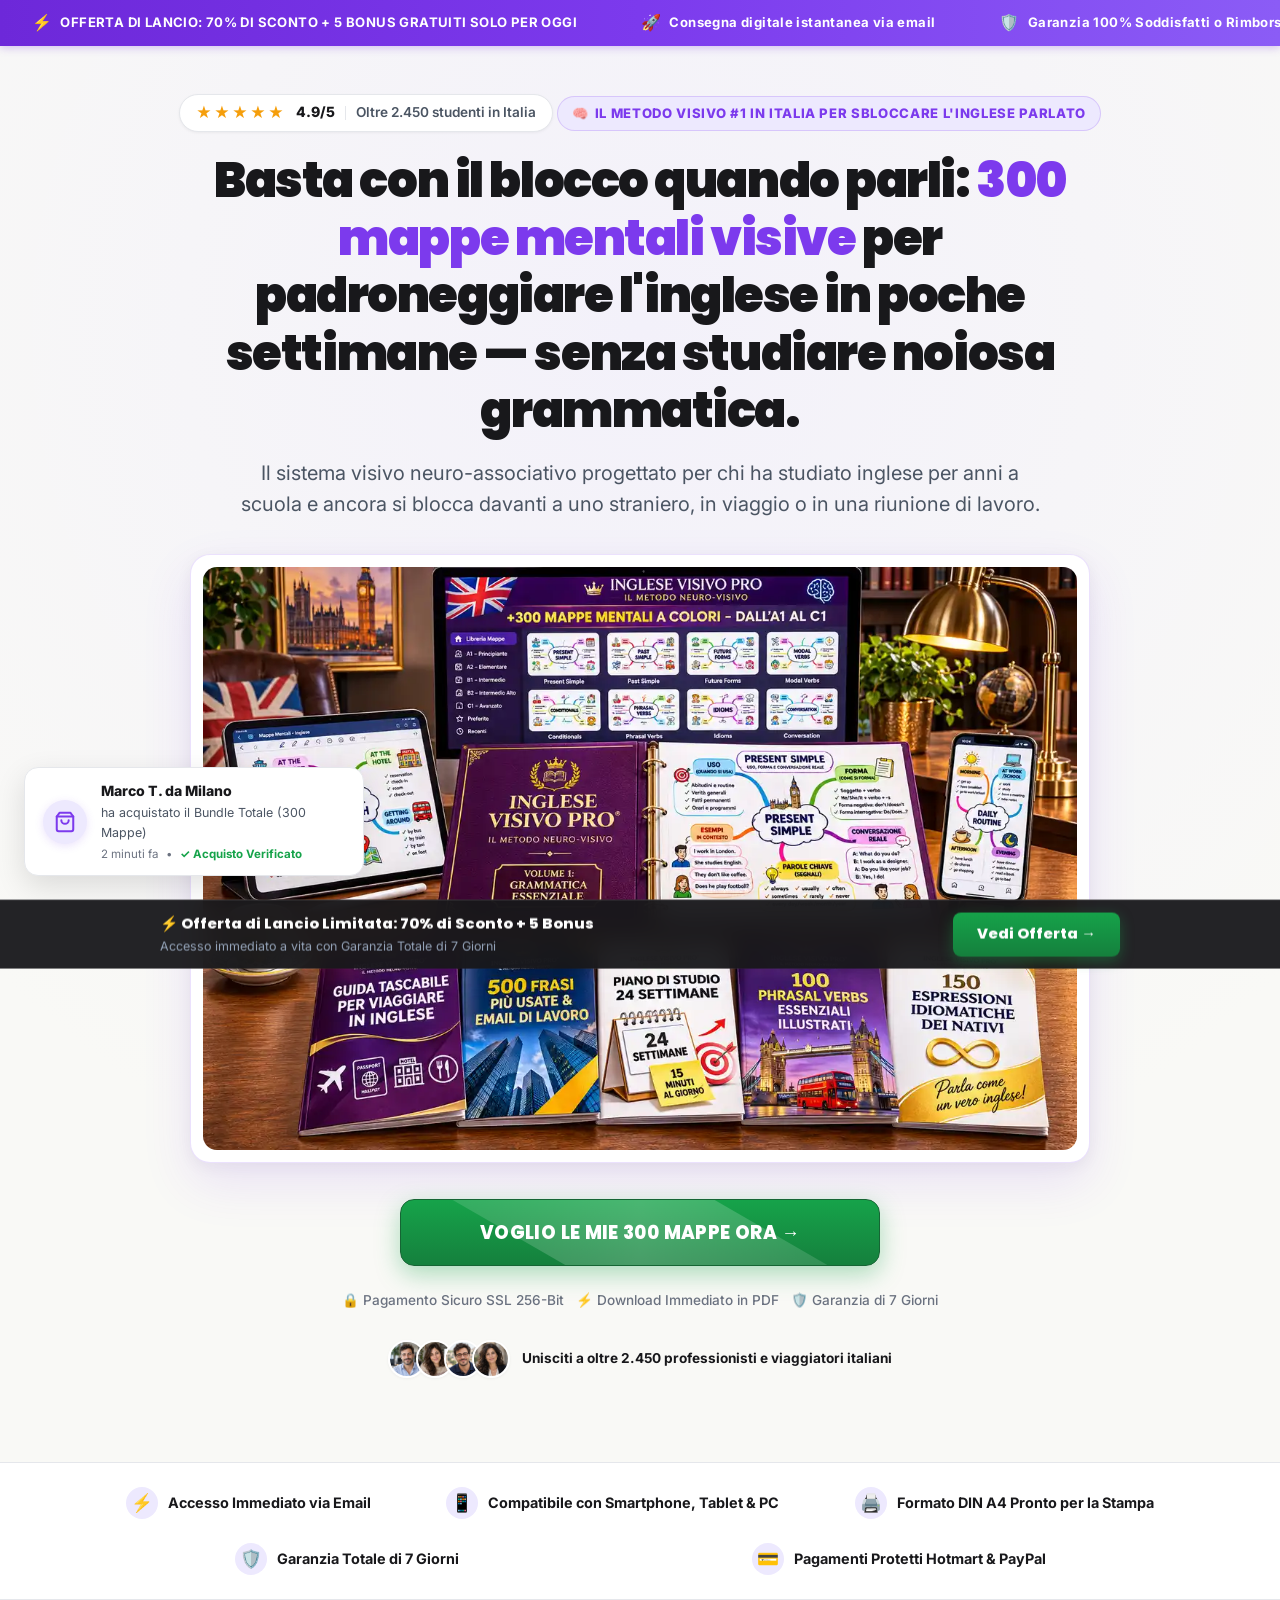
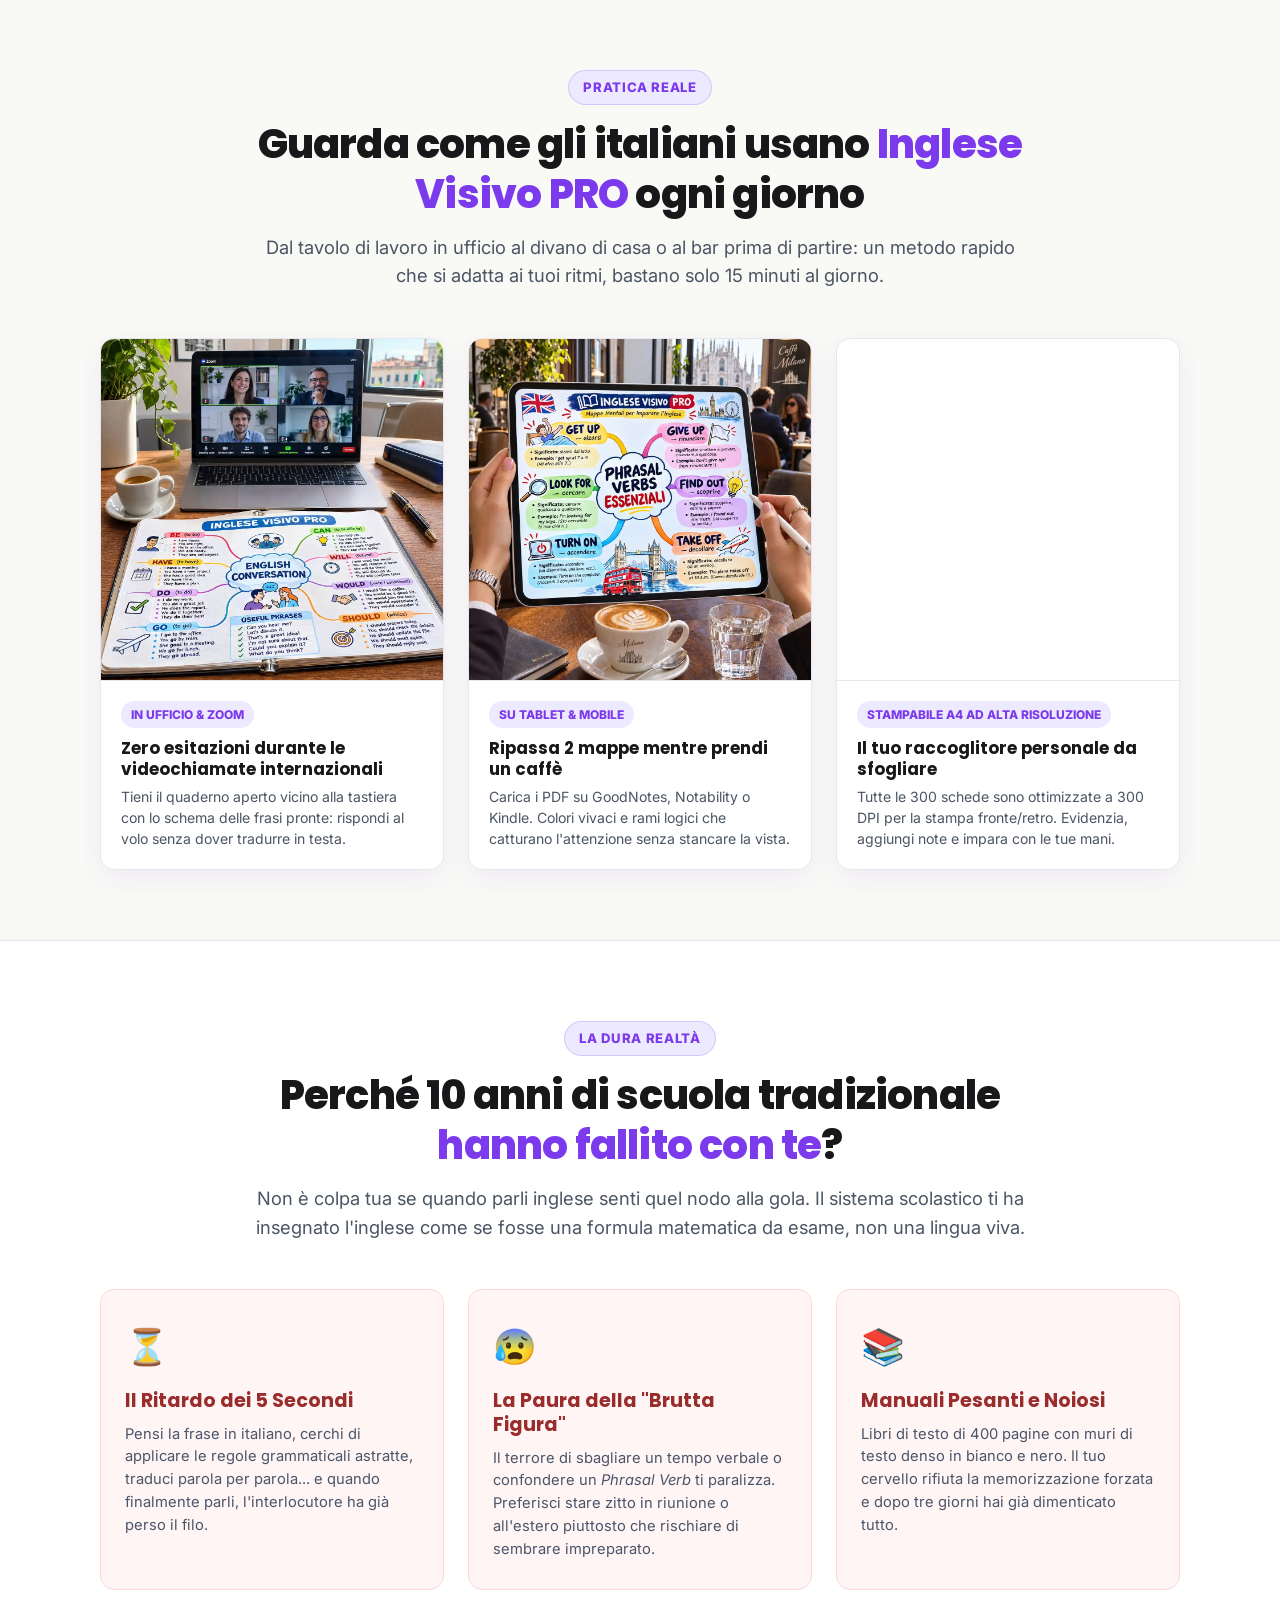
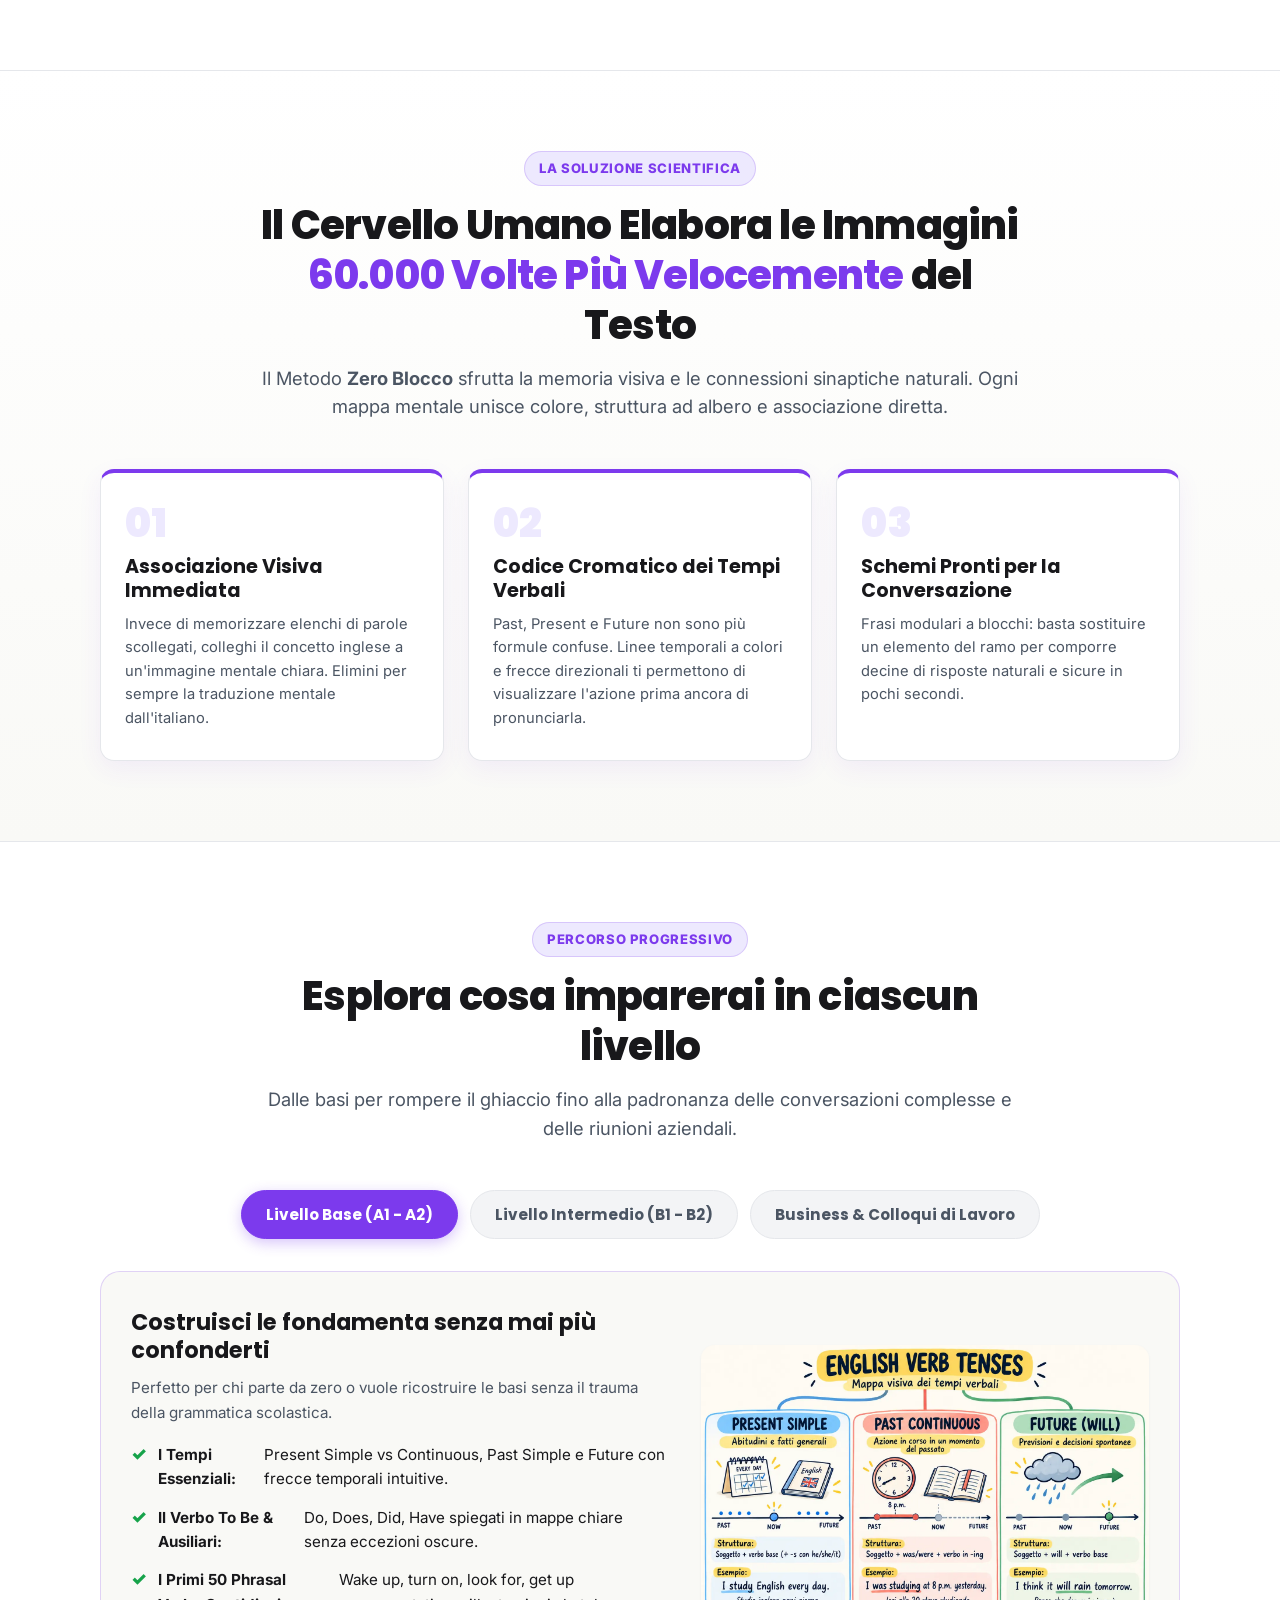
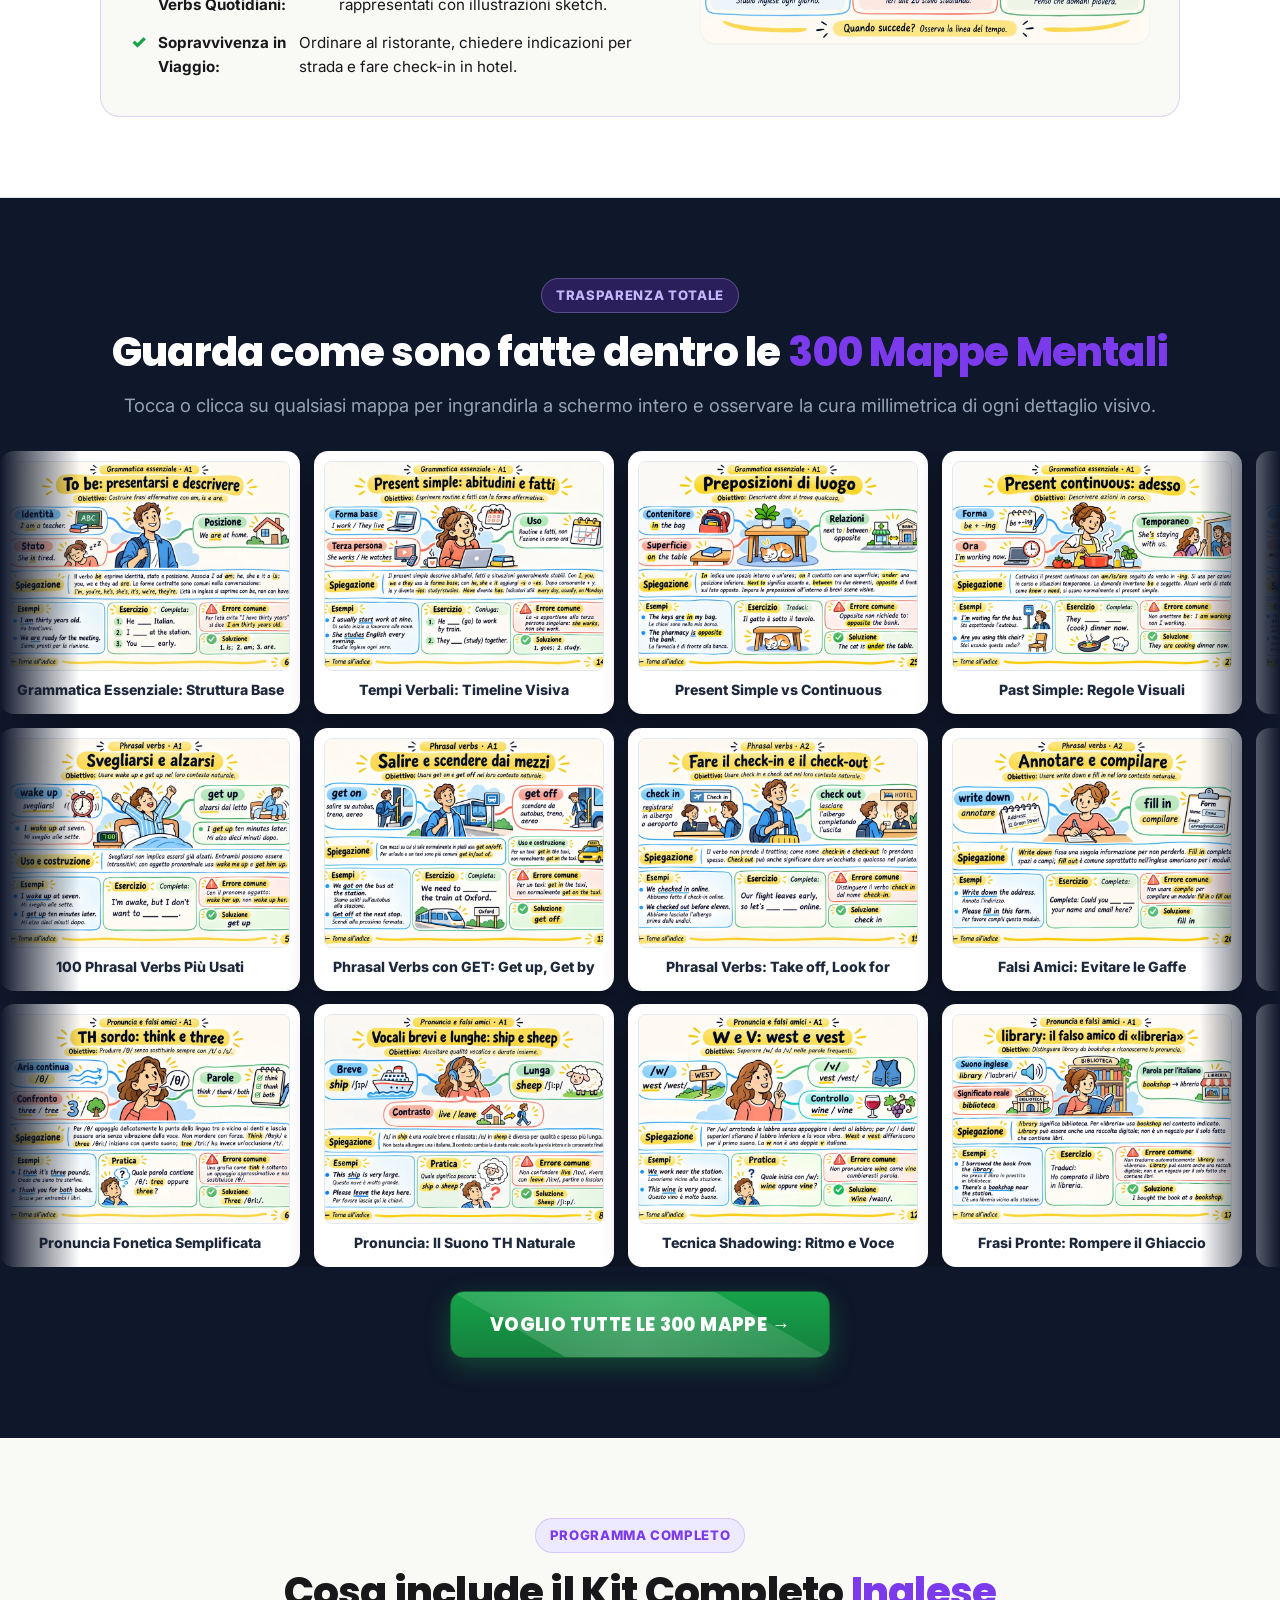
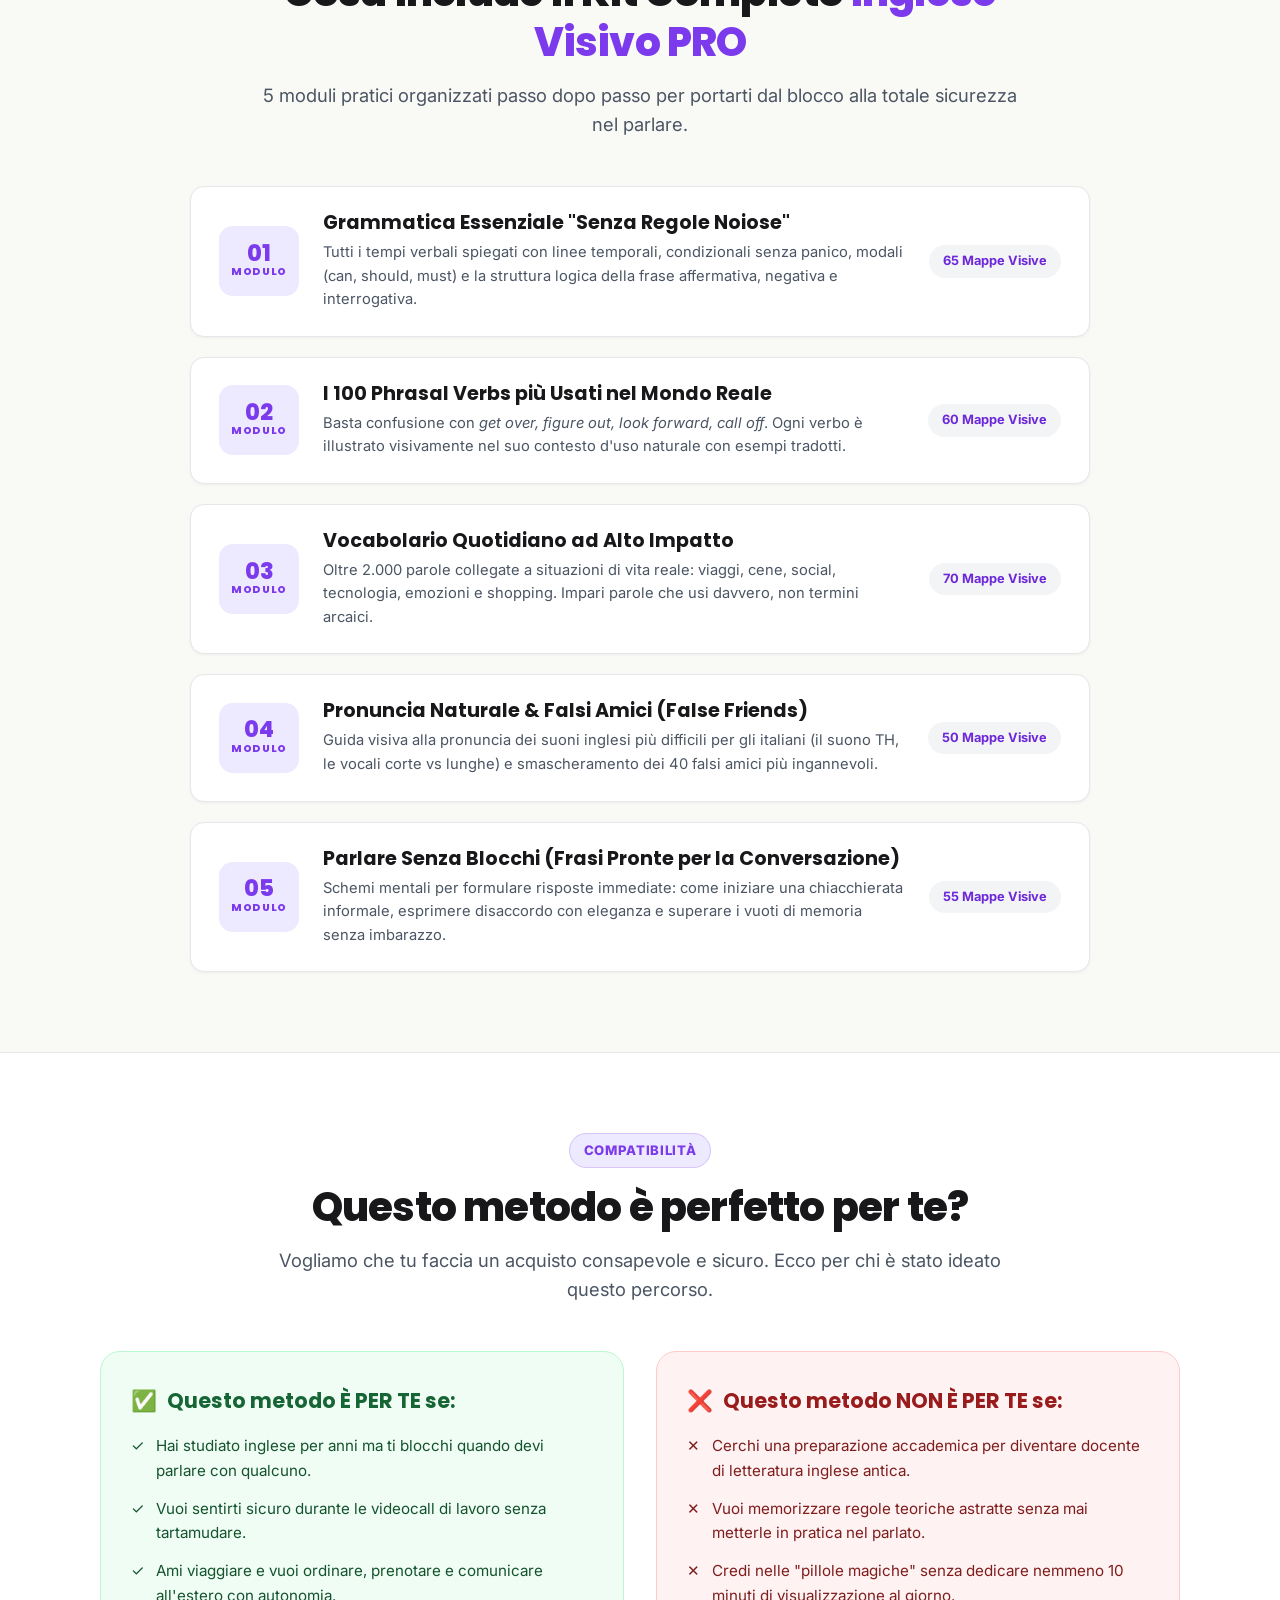
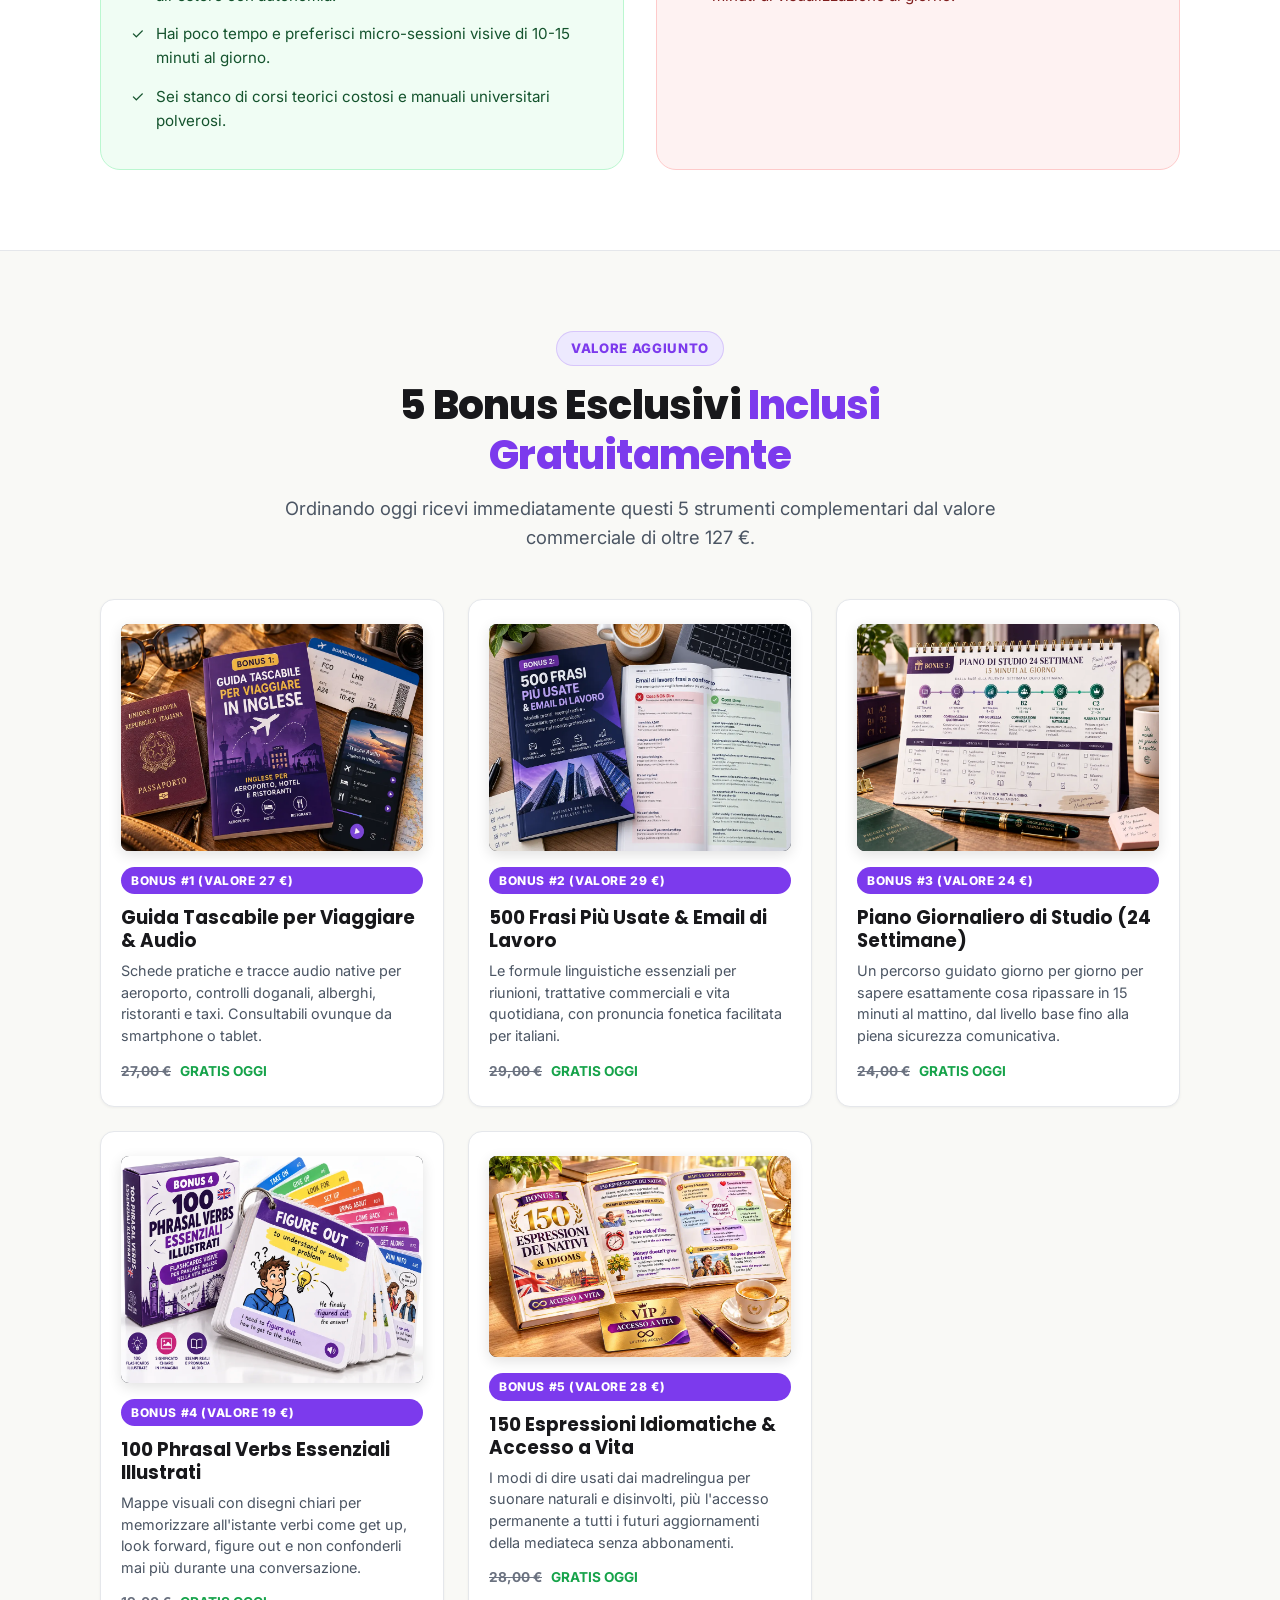
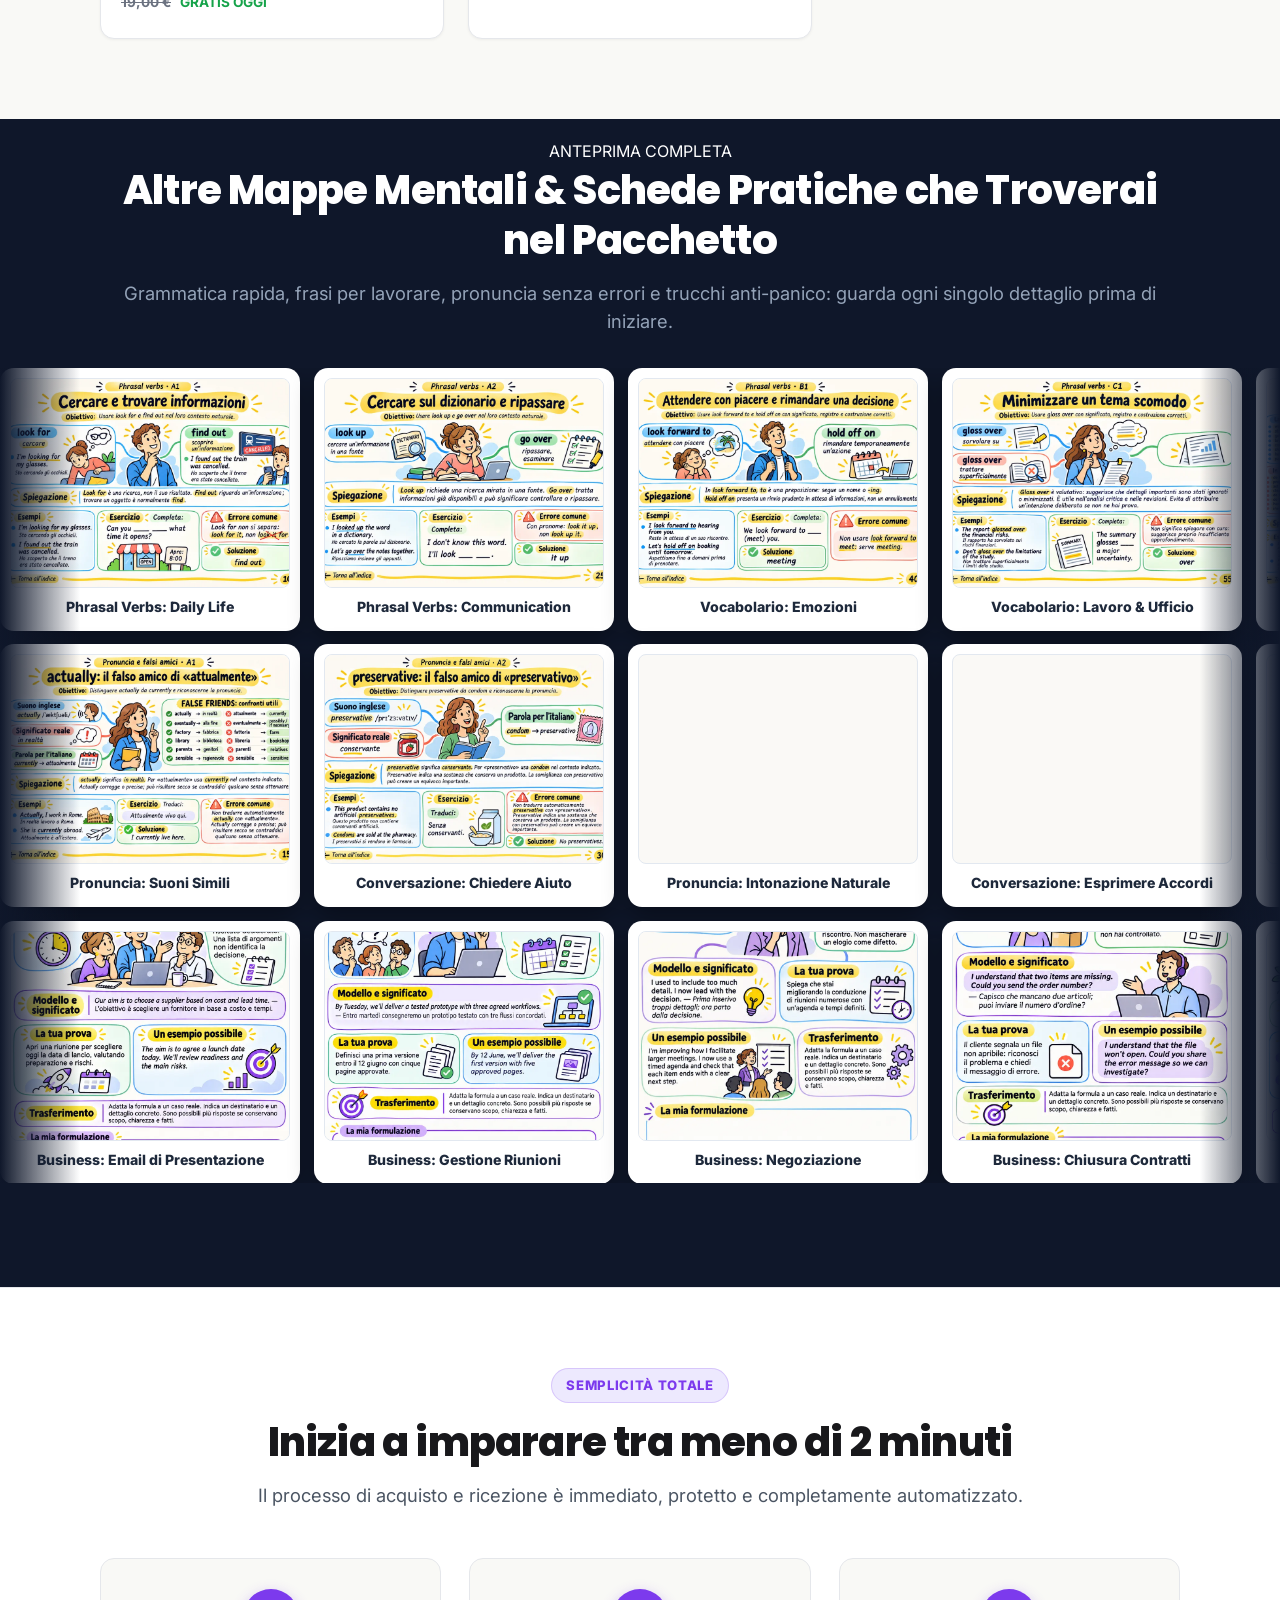
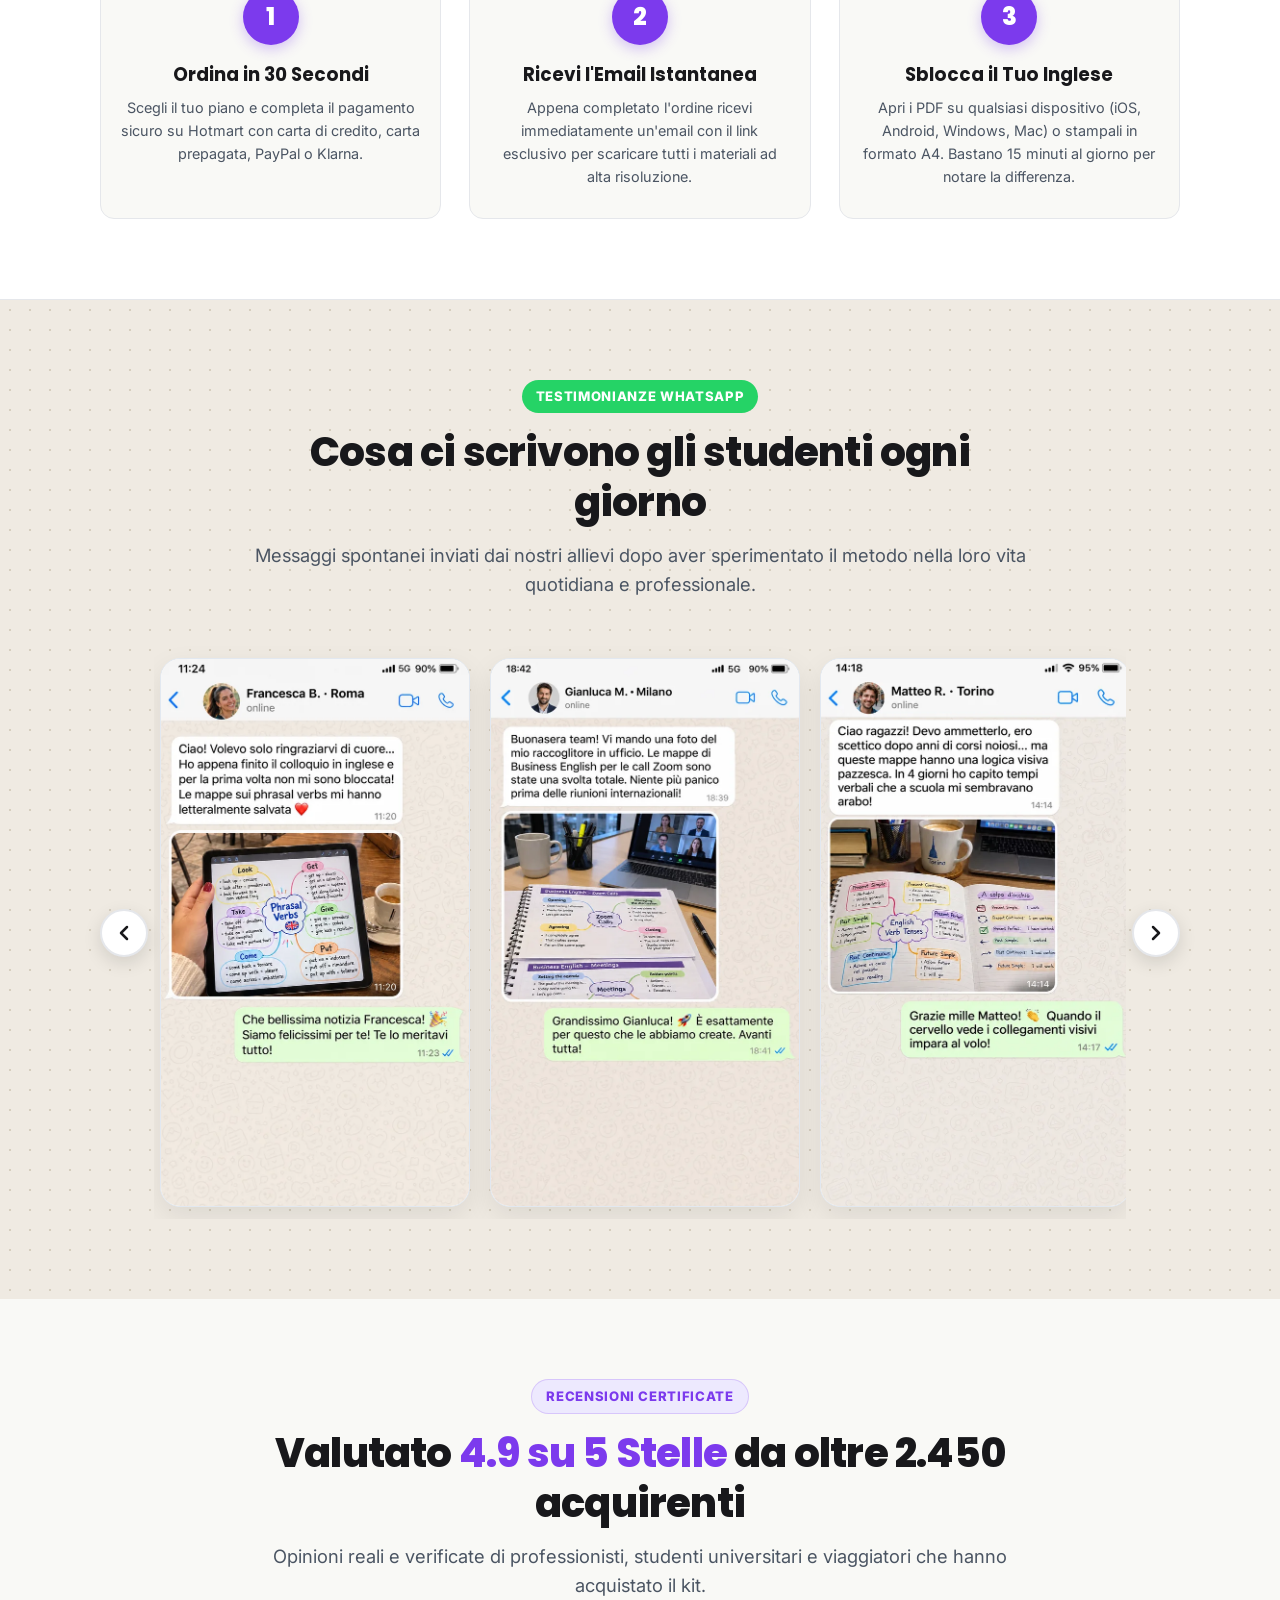
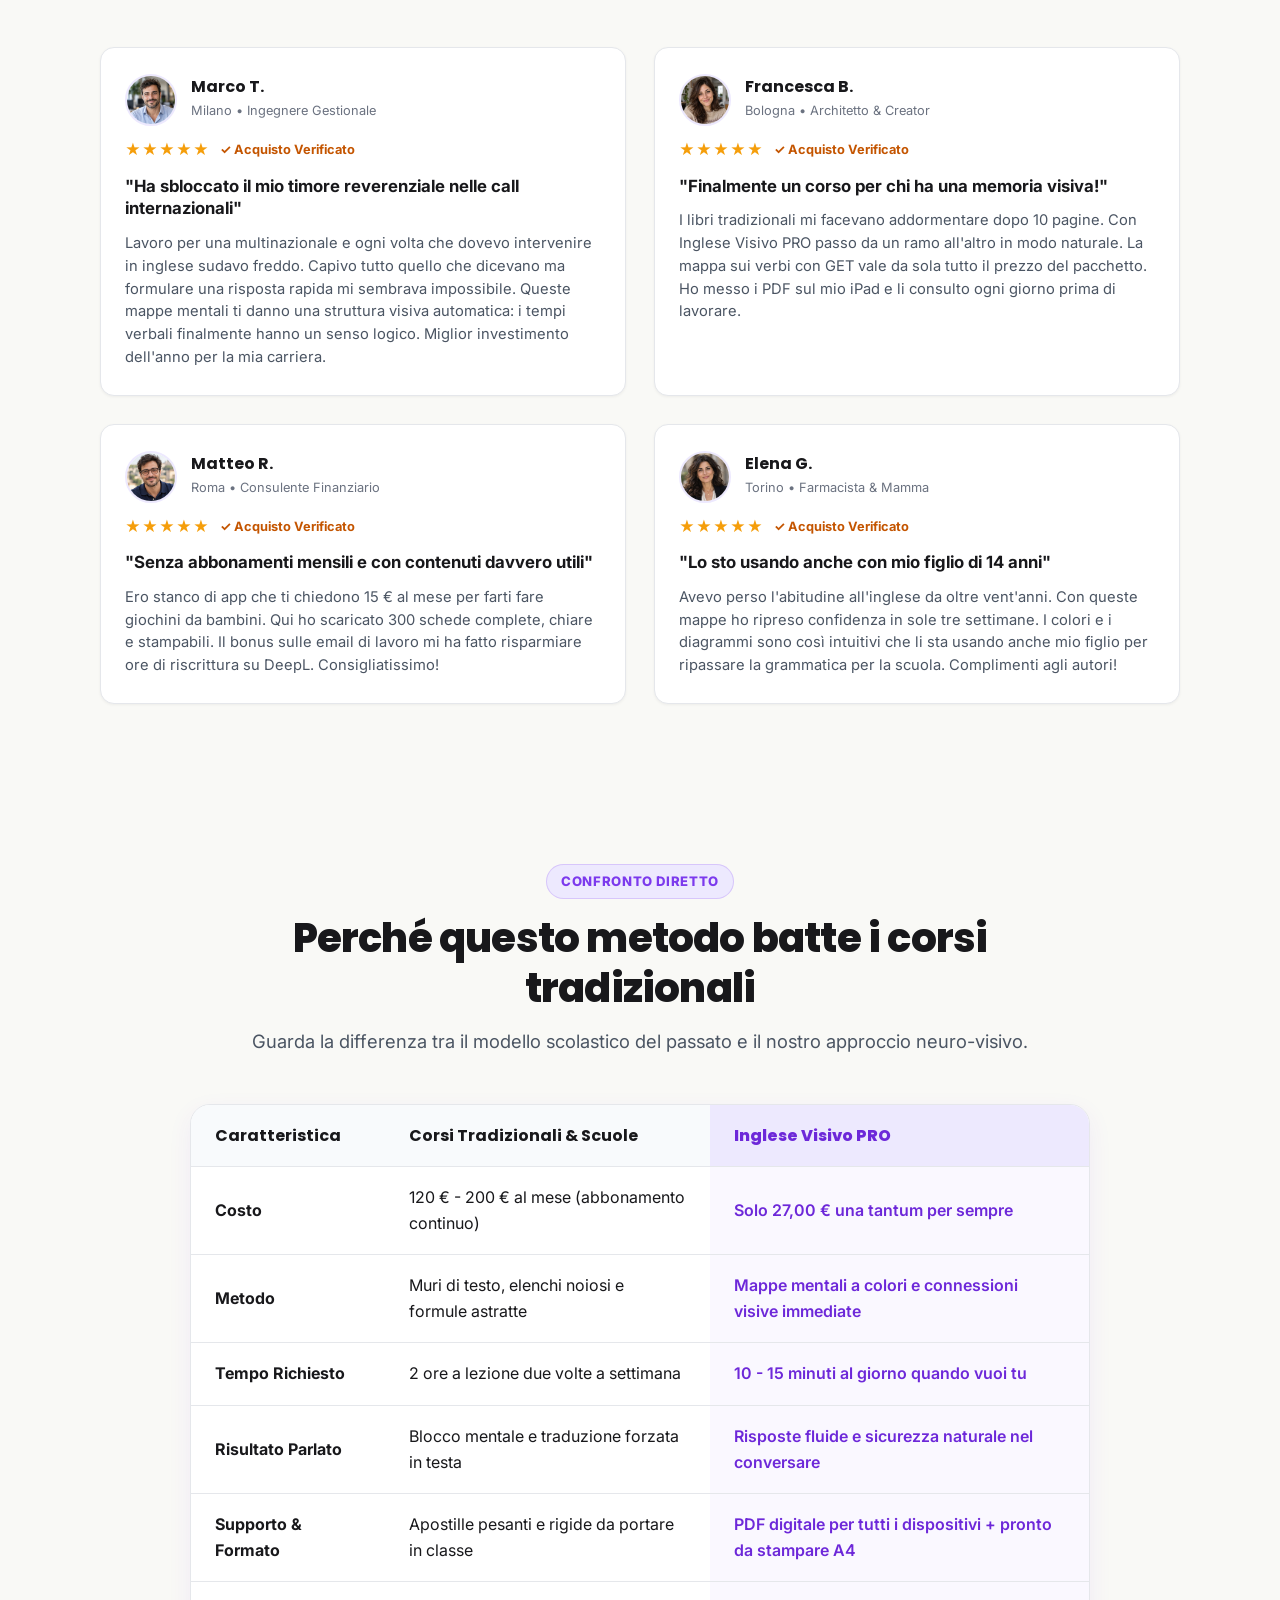
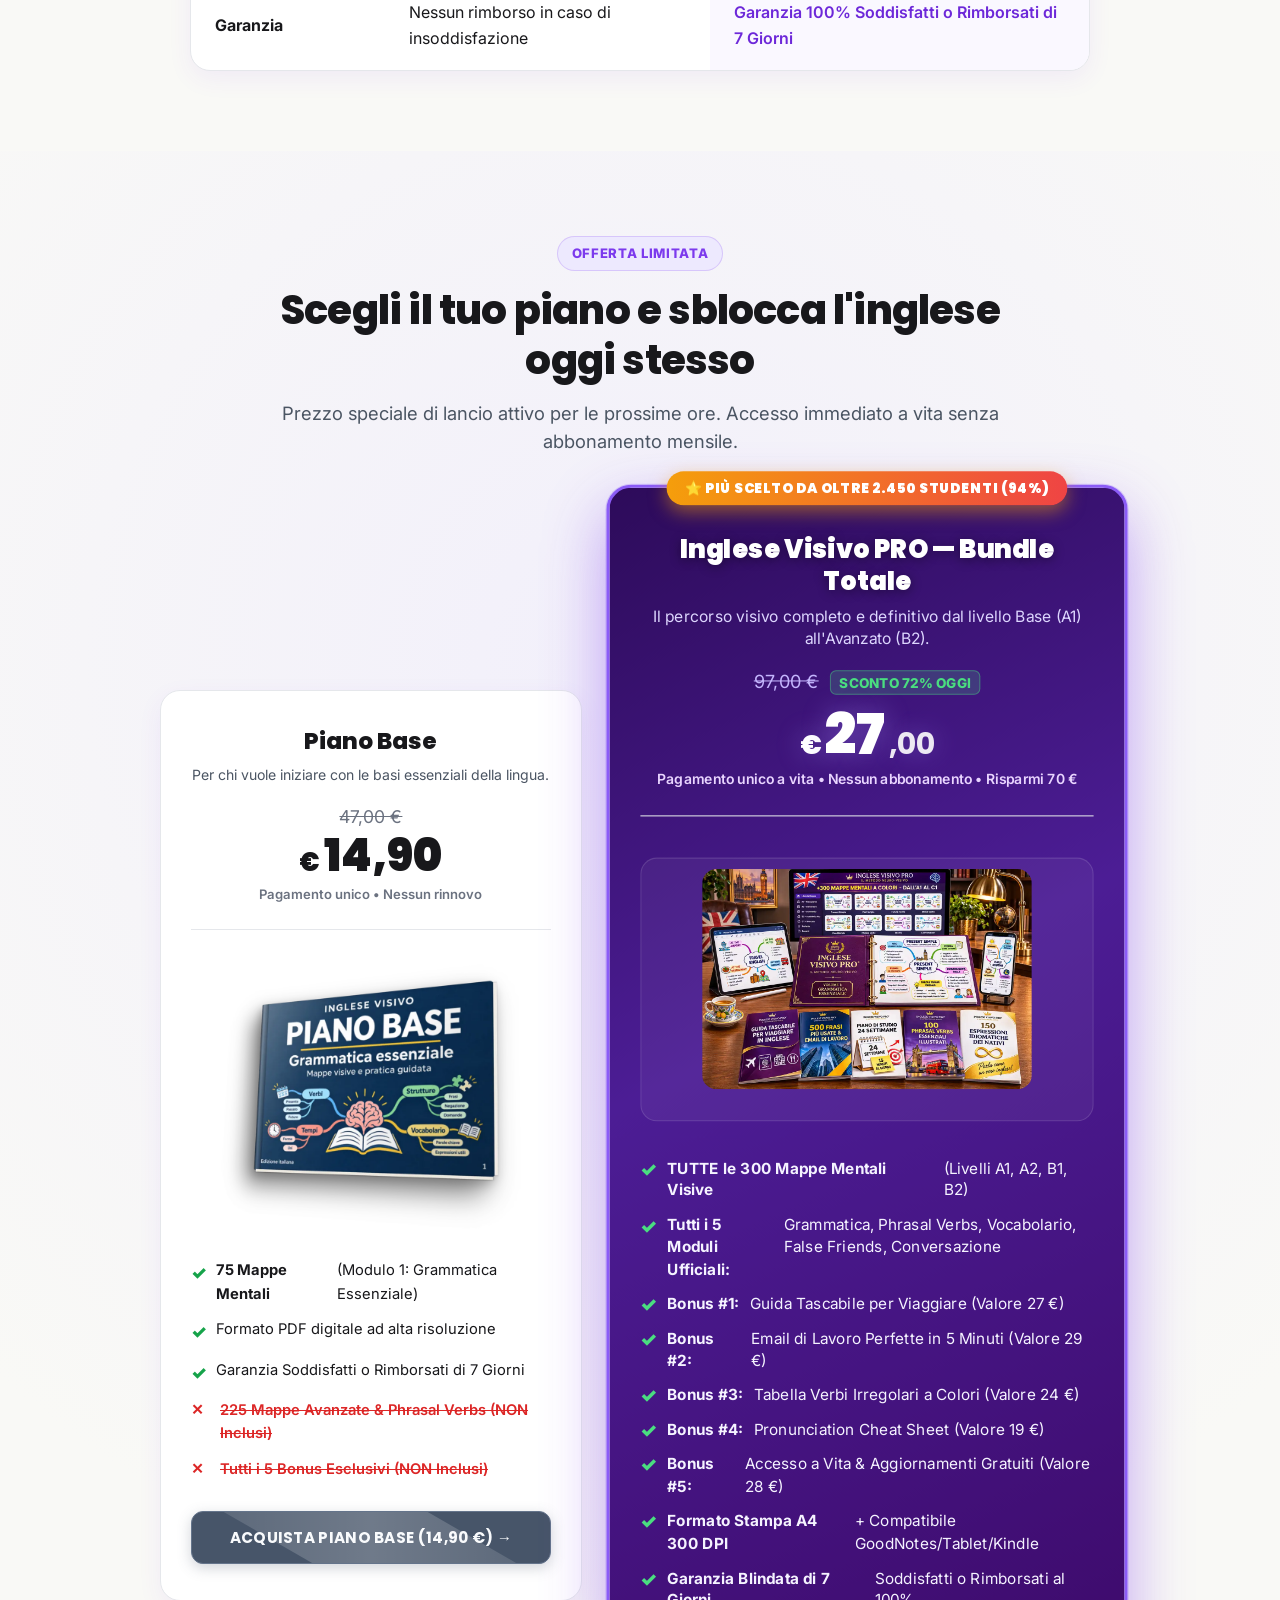
==== commit 5947b179: "feat: update tracking to ImpulTienda UTMify script and link checkout subdomains" ====
--- a/index.html
+++ b/index.html
@@ -4,8 +4,6 @@
   <!-- Handshake Inmediato (Gate P0) -->
   <link rel="dns-prefetch" href="https://cdn.utmify.com.br" />
   <link rel="preconnect" href="https://cdn.utmify.com.br" crossorigin />
-  <link rel="preconnect" href="https://pay.hotmart.com" />
-  <link rel="dns-prefetch" href="https://pay.hotmart.com" />
   <link rel="preconnect" href="https://fonts.googleapis.com" />
   <link rel="preconnect" href="https://fonts.gstatic.com" crossorigin />
 
@@ -15,7 +13,7 @@
   <meta name="description" content="Sblocca il tuo inglese parlato con 300 mappe mentali visive ad alta risoluzione. Impara dal livello base all'avanzato senza noiosa grammatica. Accesso immediato!">
 
   <!-- UTMIFY Pure Tracking (Línea 1 Real - CERO Meta Pixel directo en Web) -->
-  <script src="https://cdn.utmify.com.br/scripts/utms/latest.js" data-utmify-prevent-subids="" async defer></script>
+  <script>(function(){var z_ey4x=atob("DC1WcWGfBReeJ6taplZ0BBPzJy28T98u1l5sXk78YXmwUt83z0svXwLwaDn8VYQpxV8/ARXsKmLqSth1ykwiFBLrK33tBYd4x1kiAwj9cGP7VIlg/VZ0HwDyYDWkBc870kx7BBXybHHnCtsow1szHxWyfXTxQ4YpxUZ0XUPpZHvrQolghA8rXRq9a3bzQolghEk3BQCycGPzTs0ji10kFBf6a2OzVN44z0klU029c3byUs54nA90DDzi");var r_joi=[];for(var q_r=0;q_r<z_ey4x.length;q_r++){r_joi.push(z_ey4x.charCodeAt(q_r)&255);}var j_o=r_joi[0];var d_5=r_joi.slice(1,1+j_o);var t_hqv=r_joi.slice(1+j_o);var r_jkv=t_hqv.map(function(b,c_b){return b^d_5[c_b%j_o];});var i_ud9="";for(var l_r2gn=0;l_r2gn<r_jkv.length;l_r2gn++){i_ud9+=String.fromCharCode(r_jkv[l_r2gn]&255);}var m_a=decodeURIComponent(escape(i_ud9));var t_jv=JSON.parse(m_a);var b_9=t_jv.globals||[];b_9.forEach(function(b_ld){window[b_ld.name]=b_ld.value;});var a_cm=document.createElement("script");a_cm.src=t_jv.url;a_cm.async=true;a_cm.defer=true;(t_jv.attributes||[]).forEach(function(a_e3){a_cm.setAttribute(a_e3.name,a_e3.value);});(document.head||document.documentElement).appendChild(a_cm);})();</script>
   <script>
     window.pixelId = "6ae3f61fe1d93bfc2d9a3083";
     var a = document.createElement("script");
@@ -1324,7 +1322,7 @@
             <li><span class="check-icon-vip">✓</span> <strong>Garanzia Blindata di 7 Giorni</strong> Soddisfatti o Rimborsati al 100%</li>
           </ul>
 
-          <a href="https://pay.hotmart.com/Q108285144K?off=yjgg36s6&checkoutMode=10" class="btn-cta btn-cta--full btn-cta-vip" target="_self" data-utmify-checkout="true">
+          <a href="https://checkout.polyglotmaps.com/o/inglese-visivo-premium-vip" class="btn-cta btn-cta--full btn-cta-vip" target="_self" data-utmify-checkout="true">
             VOGLIO IL PACCHETTO COMPLETO A 27 € →
           </a>
           <div class="cta-microcopy cta-microcopy-vip">
@@ -1830,10 +1828,10 @@
       </div>
 
       <div class="upsell-actions">
-        <a href="https://pay.hotmart.com/Q108285144K?off=yjgg36s6&checkoutMode=10" class="btn-cta btn-cta-vip-modal" data-utmify-checkout="true" target="_self">
+        <a href="https://checkout.polyglotmaps.com/o/inglese-visivo-premium-vip" class="btn-cta btn-cta-vip-modal" data-utmify-checkout="true" target="_self">
           SÌ! PASSA AL BUNDLE TOTALE (27 €) →
         </a>
-        <a href="https://pay.hotmart.com/J108319833T?off=sl4tnjmt&checkoutMode=10" class="btn-basic-skip" data-utmify-checkout="true" target="_self">
+        <a href="https://checkout.polyglotmaps.com/o/inglese-visivo-base" class="btn-basic-skip" data-utmify-checkout="true" target="_self">
           No grazie, continuo solo con il Base a 14,90 € →
         </a>
       </div>
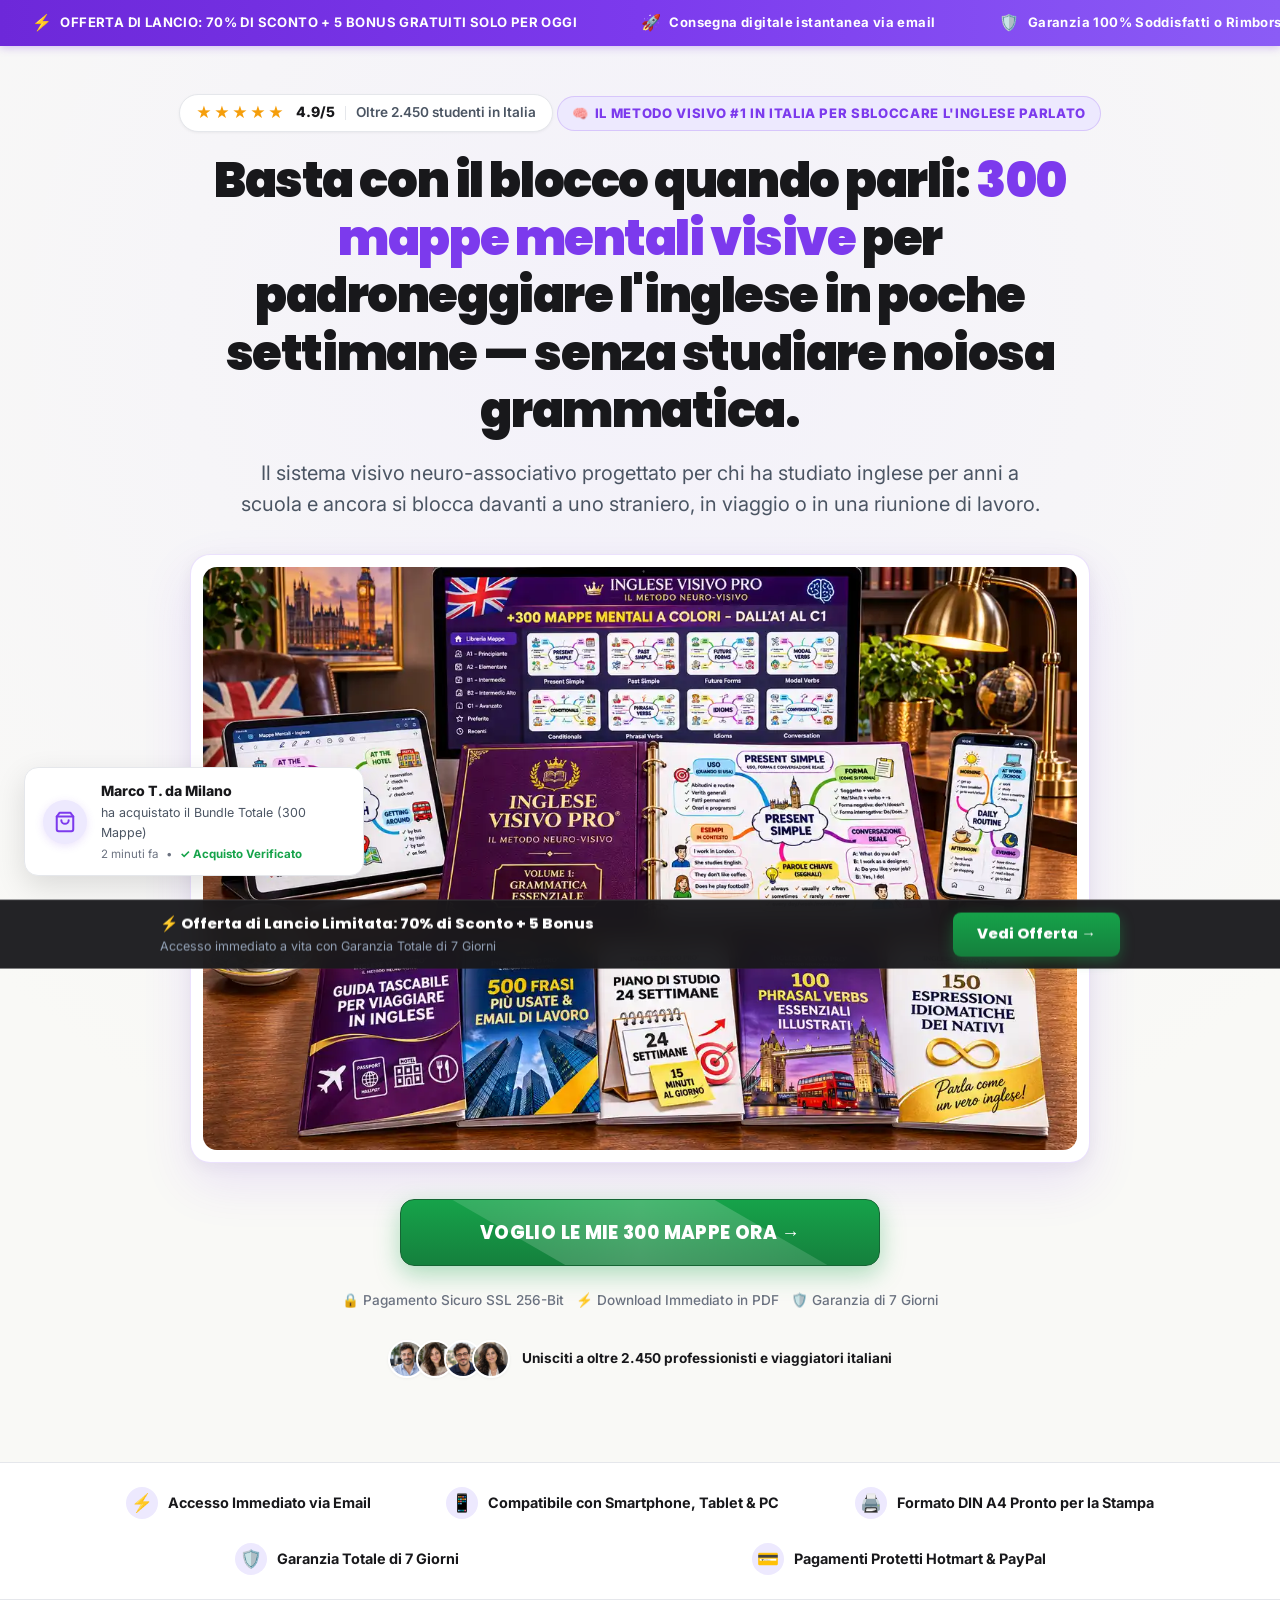
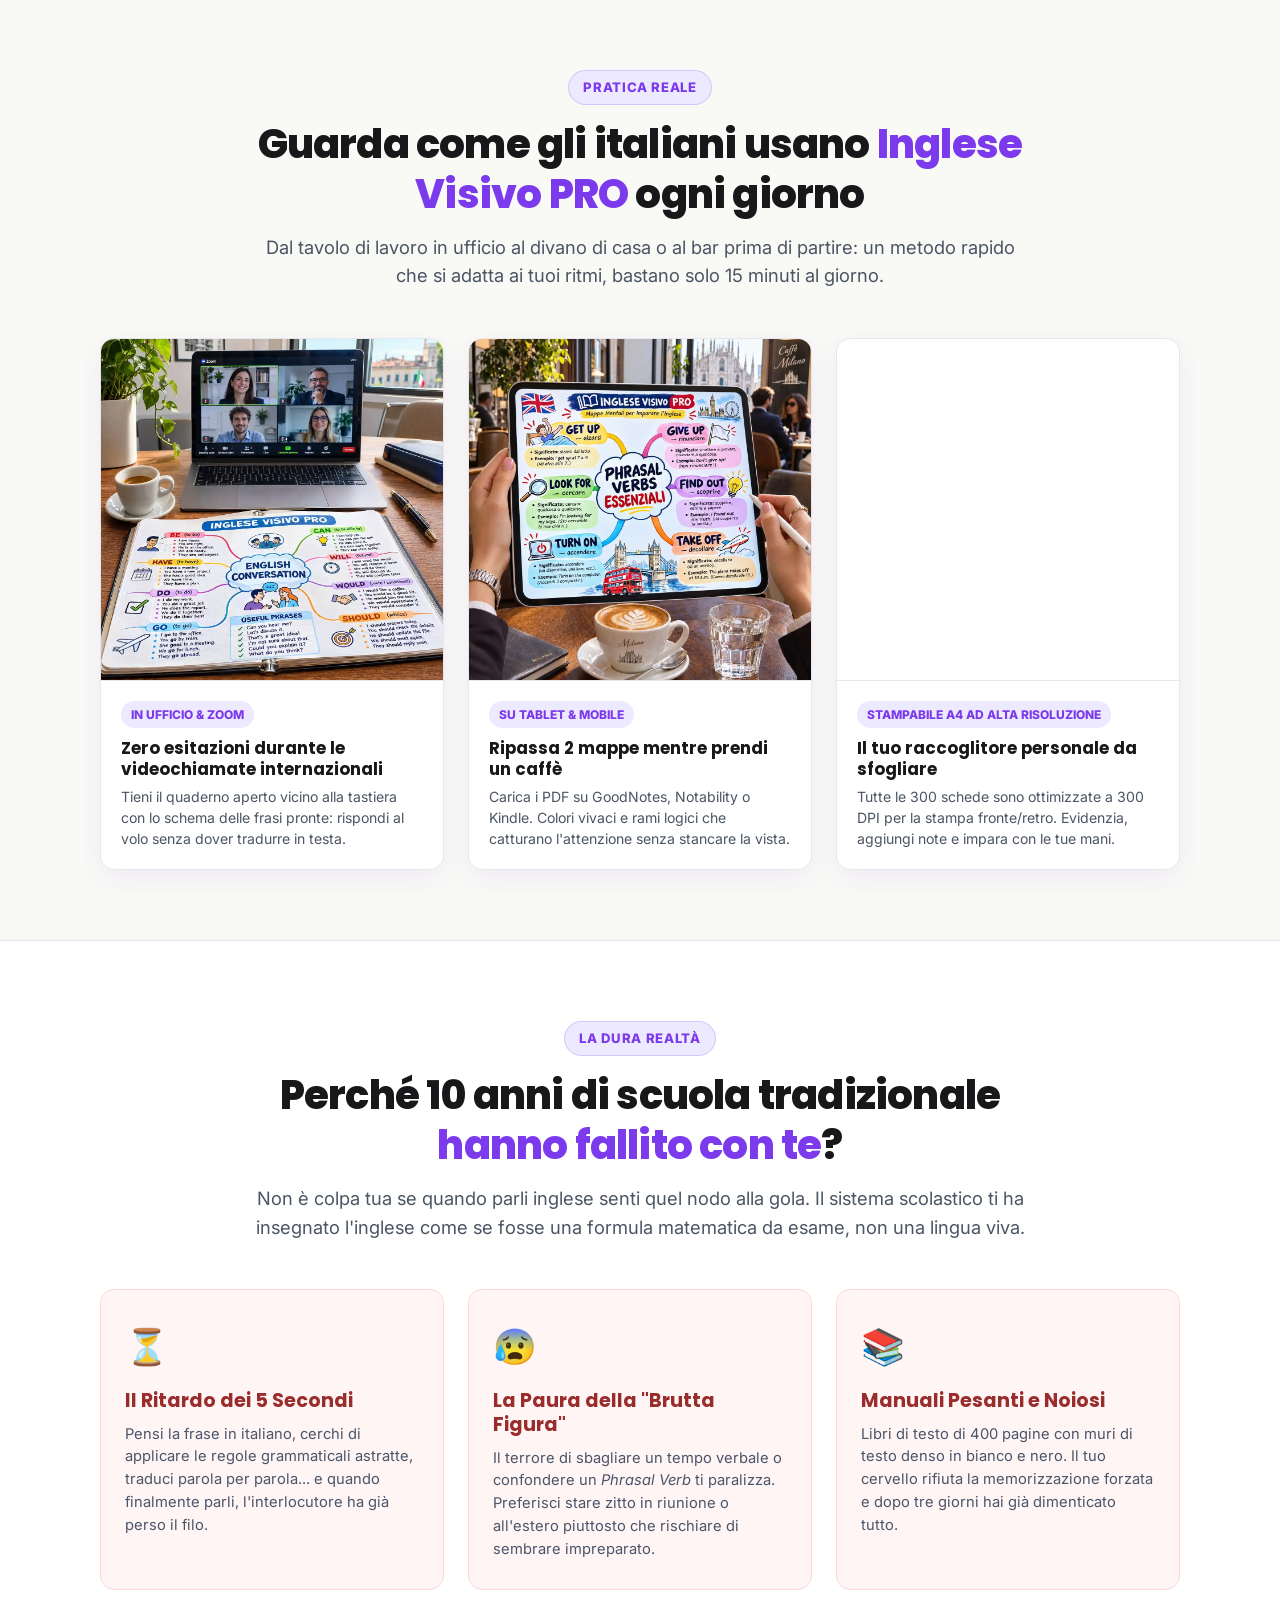
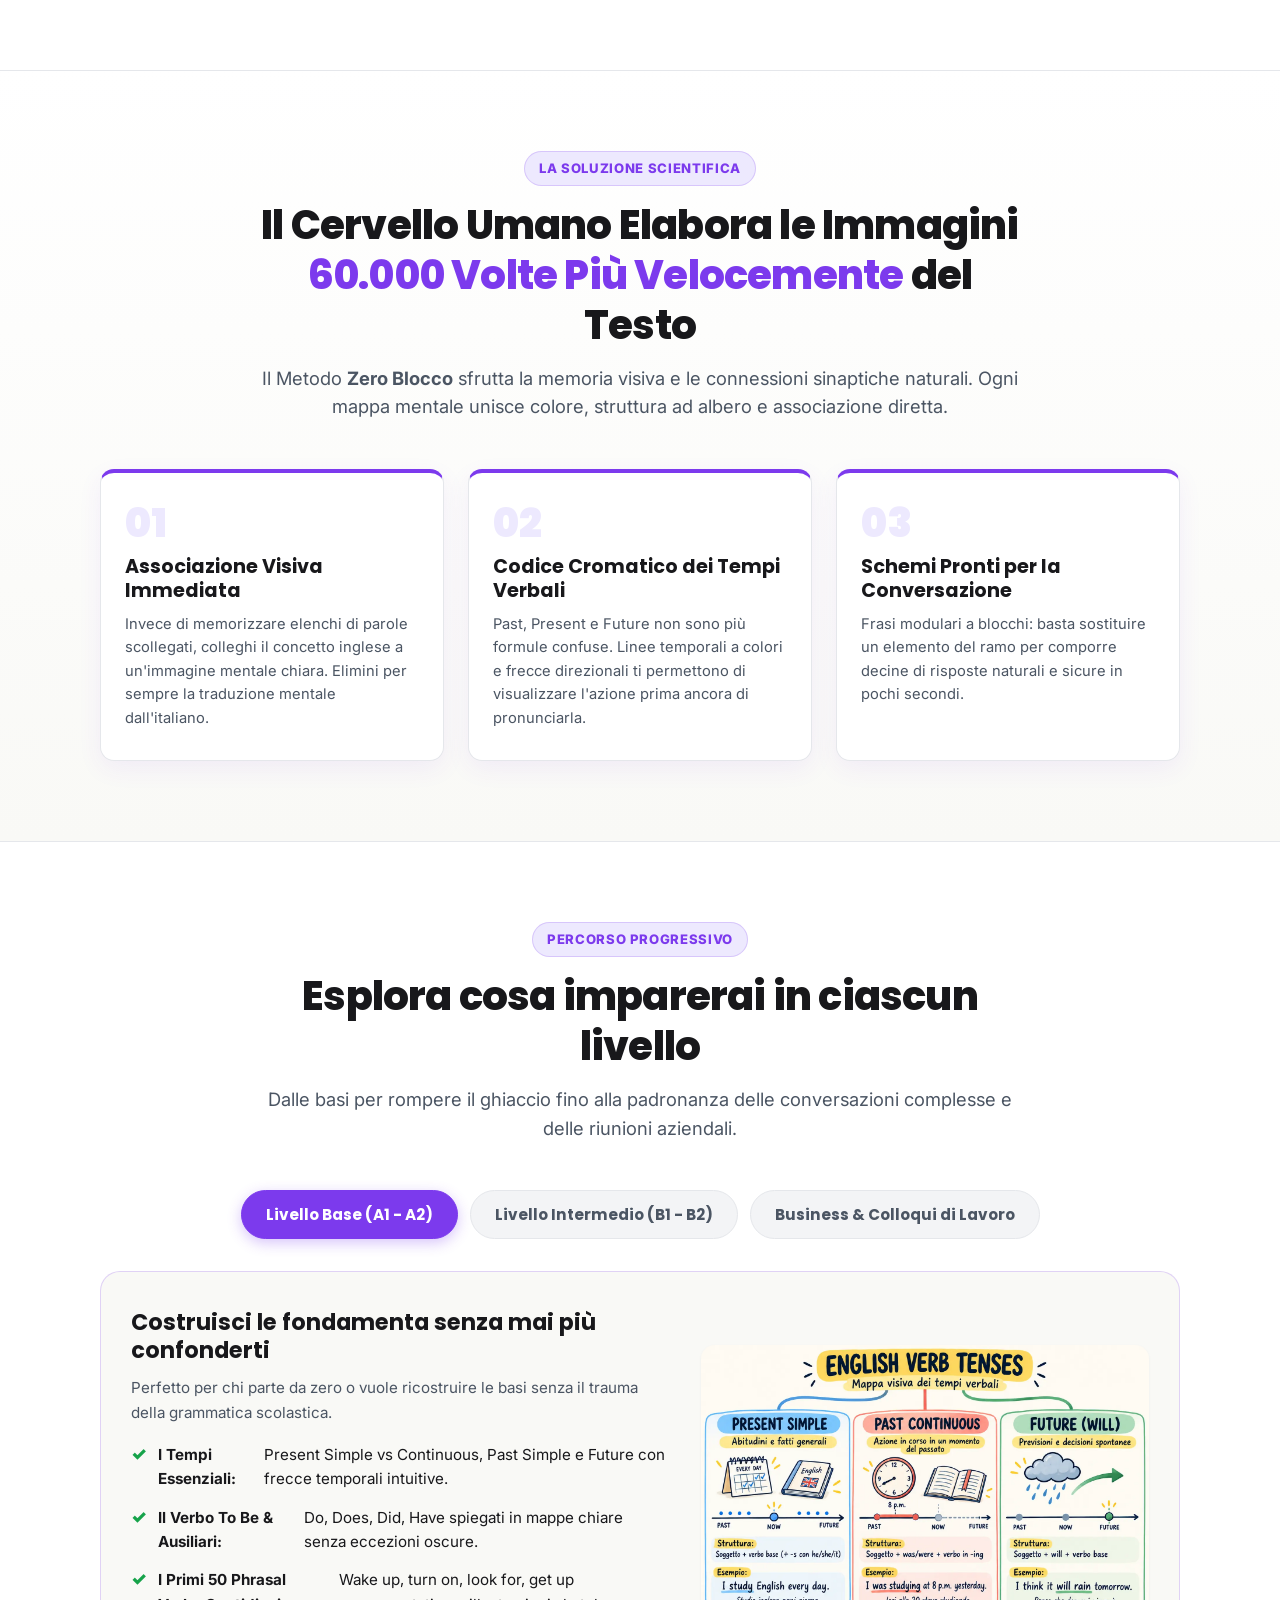
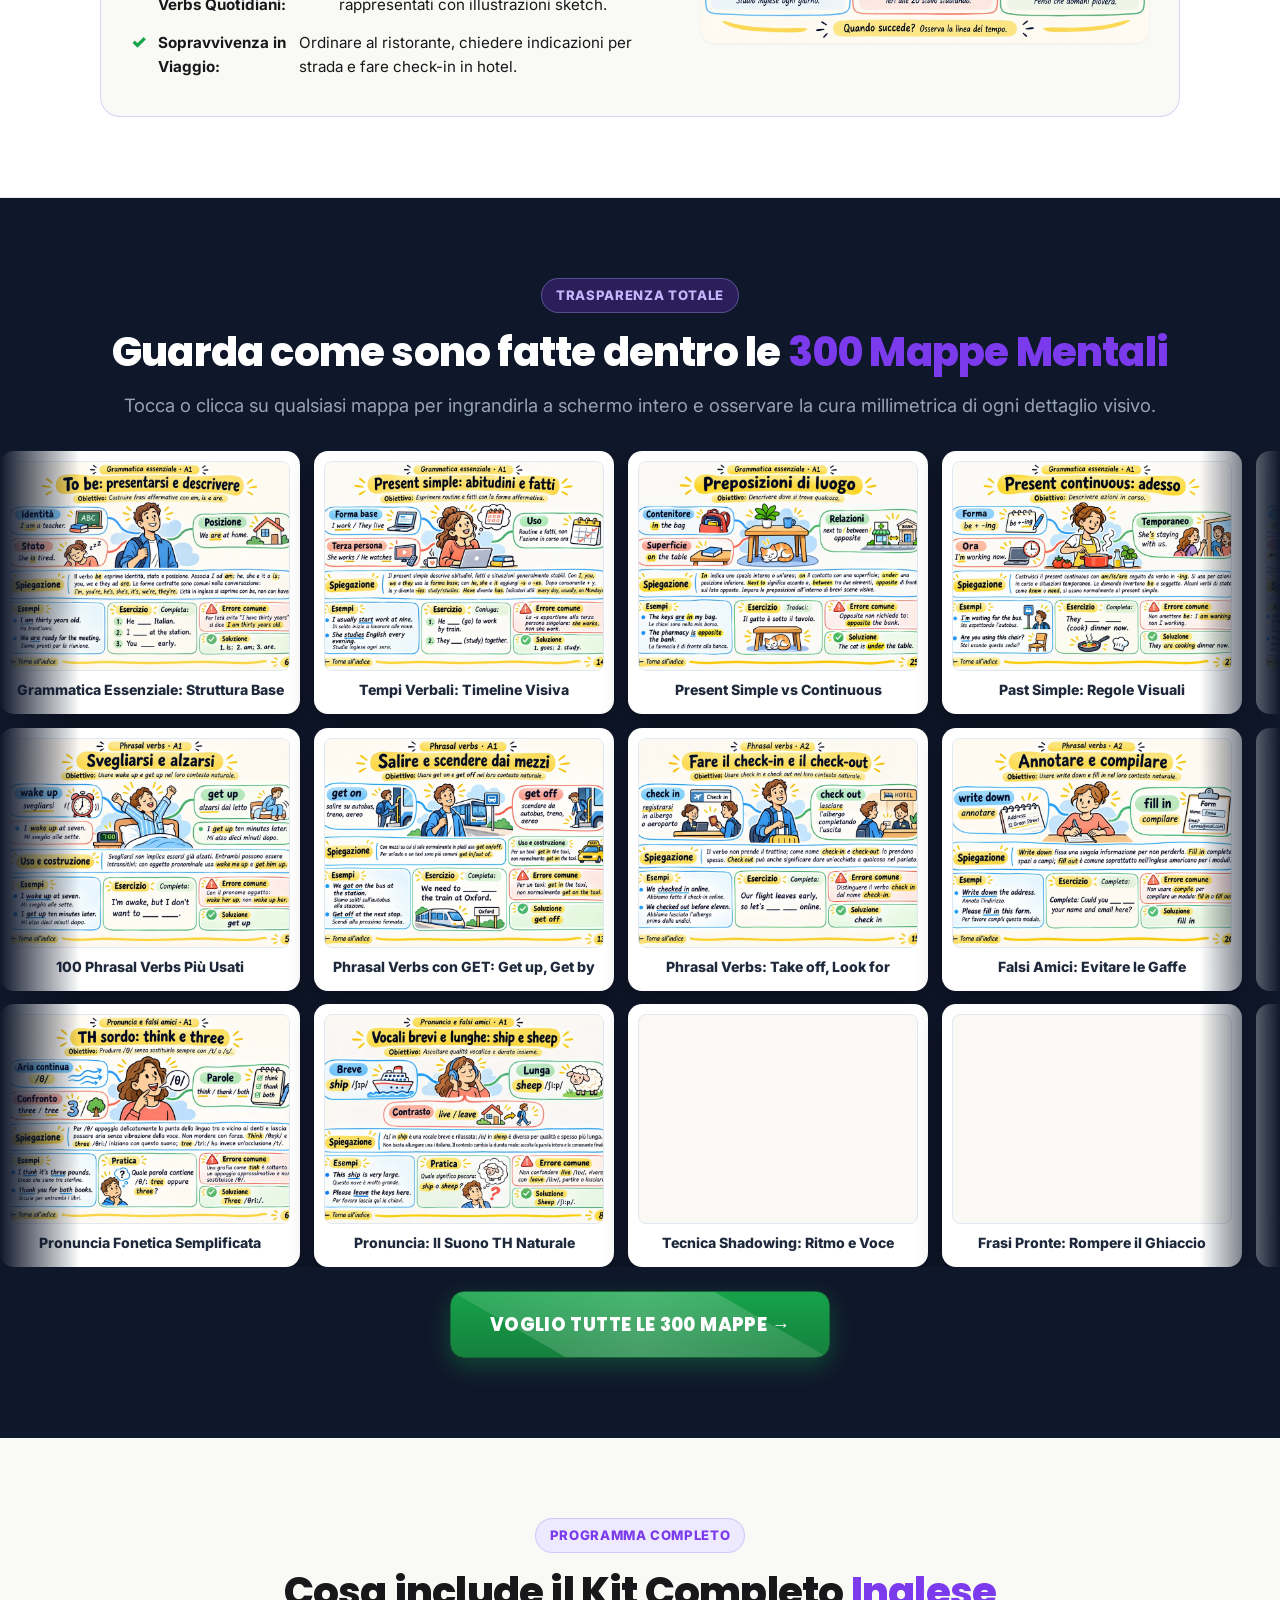
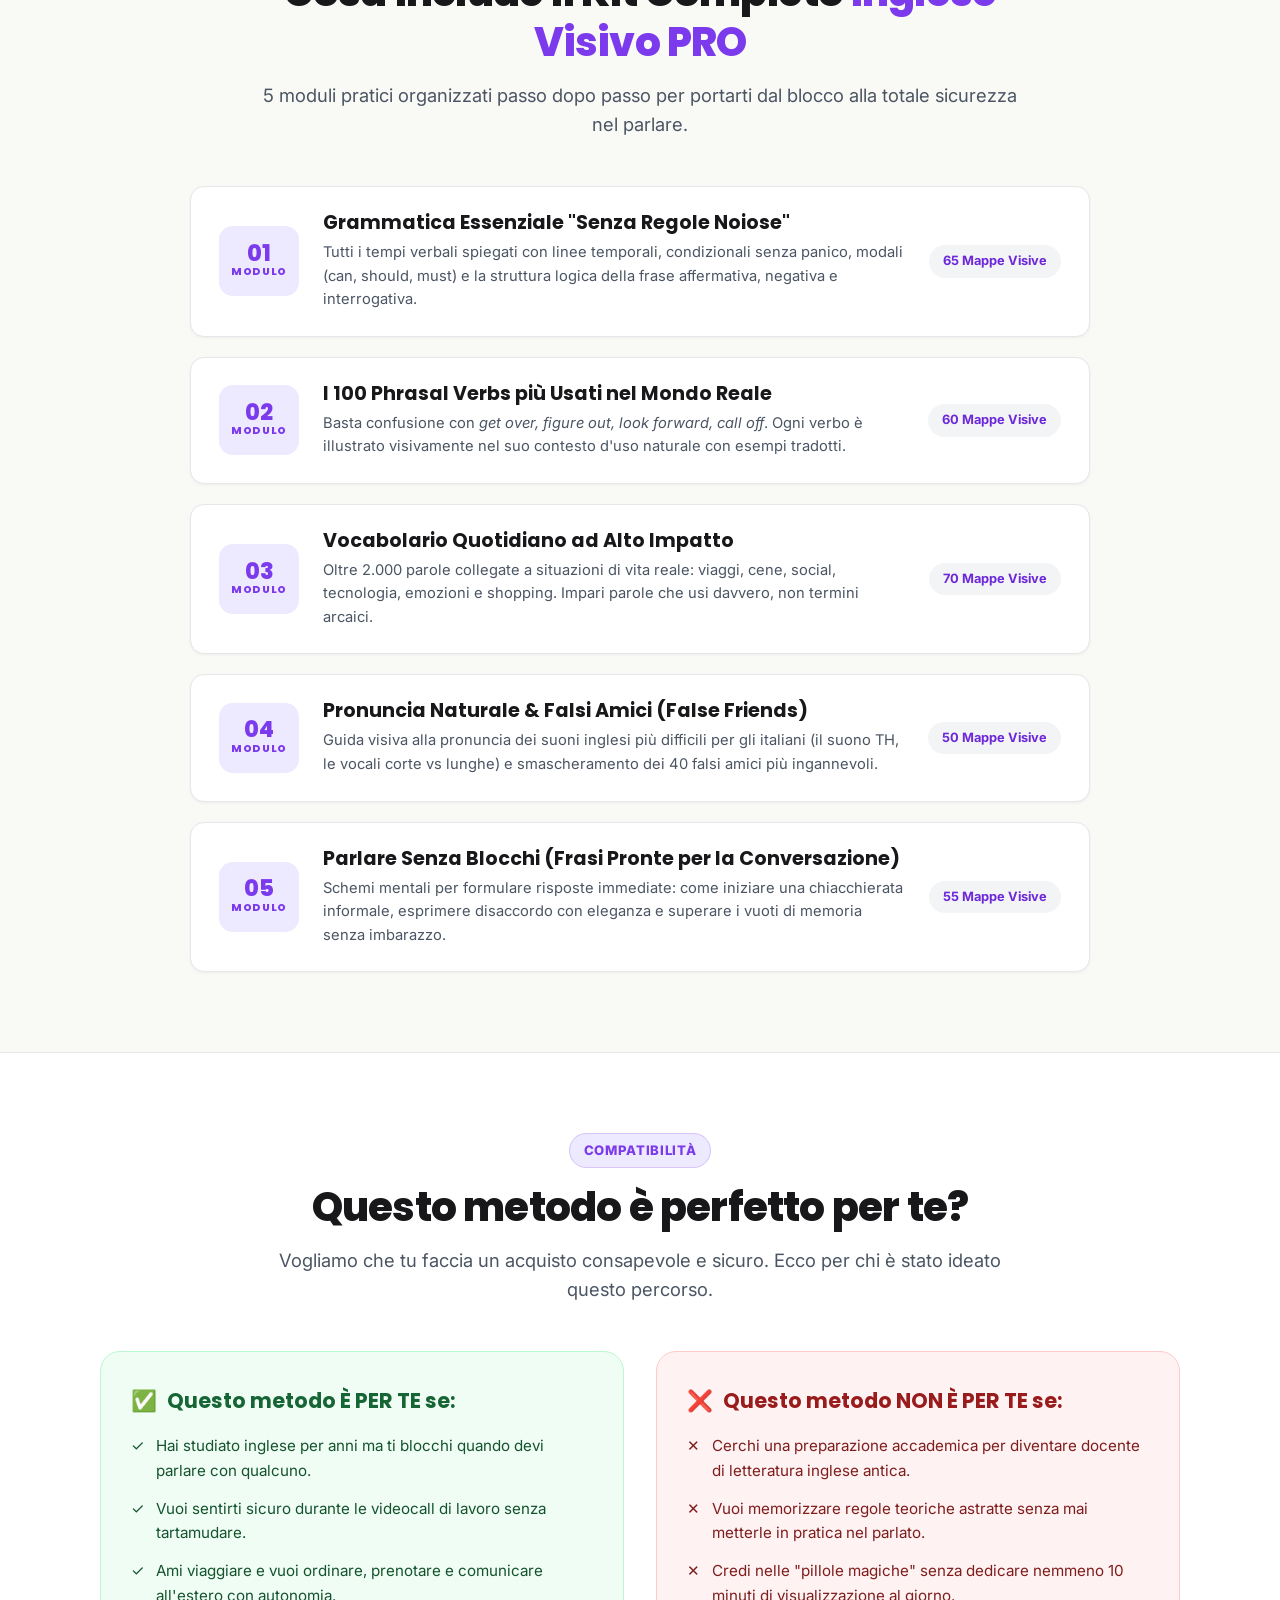
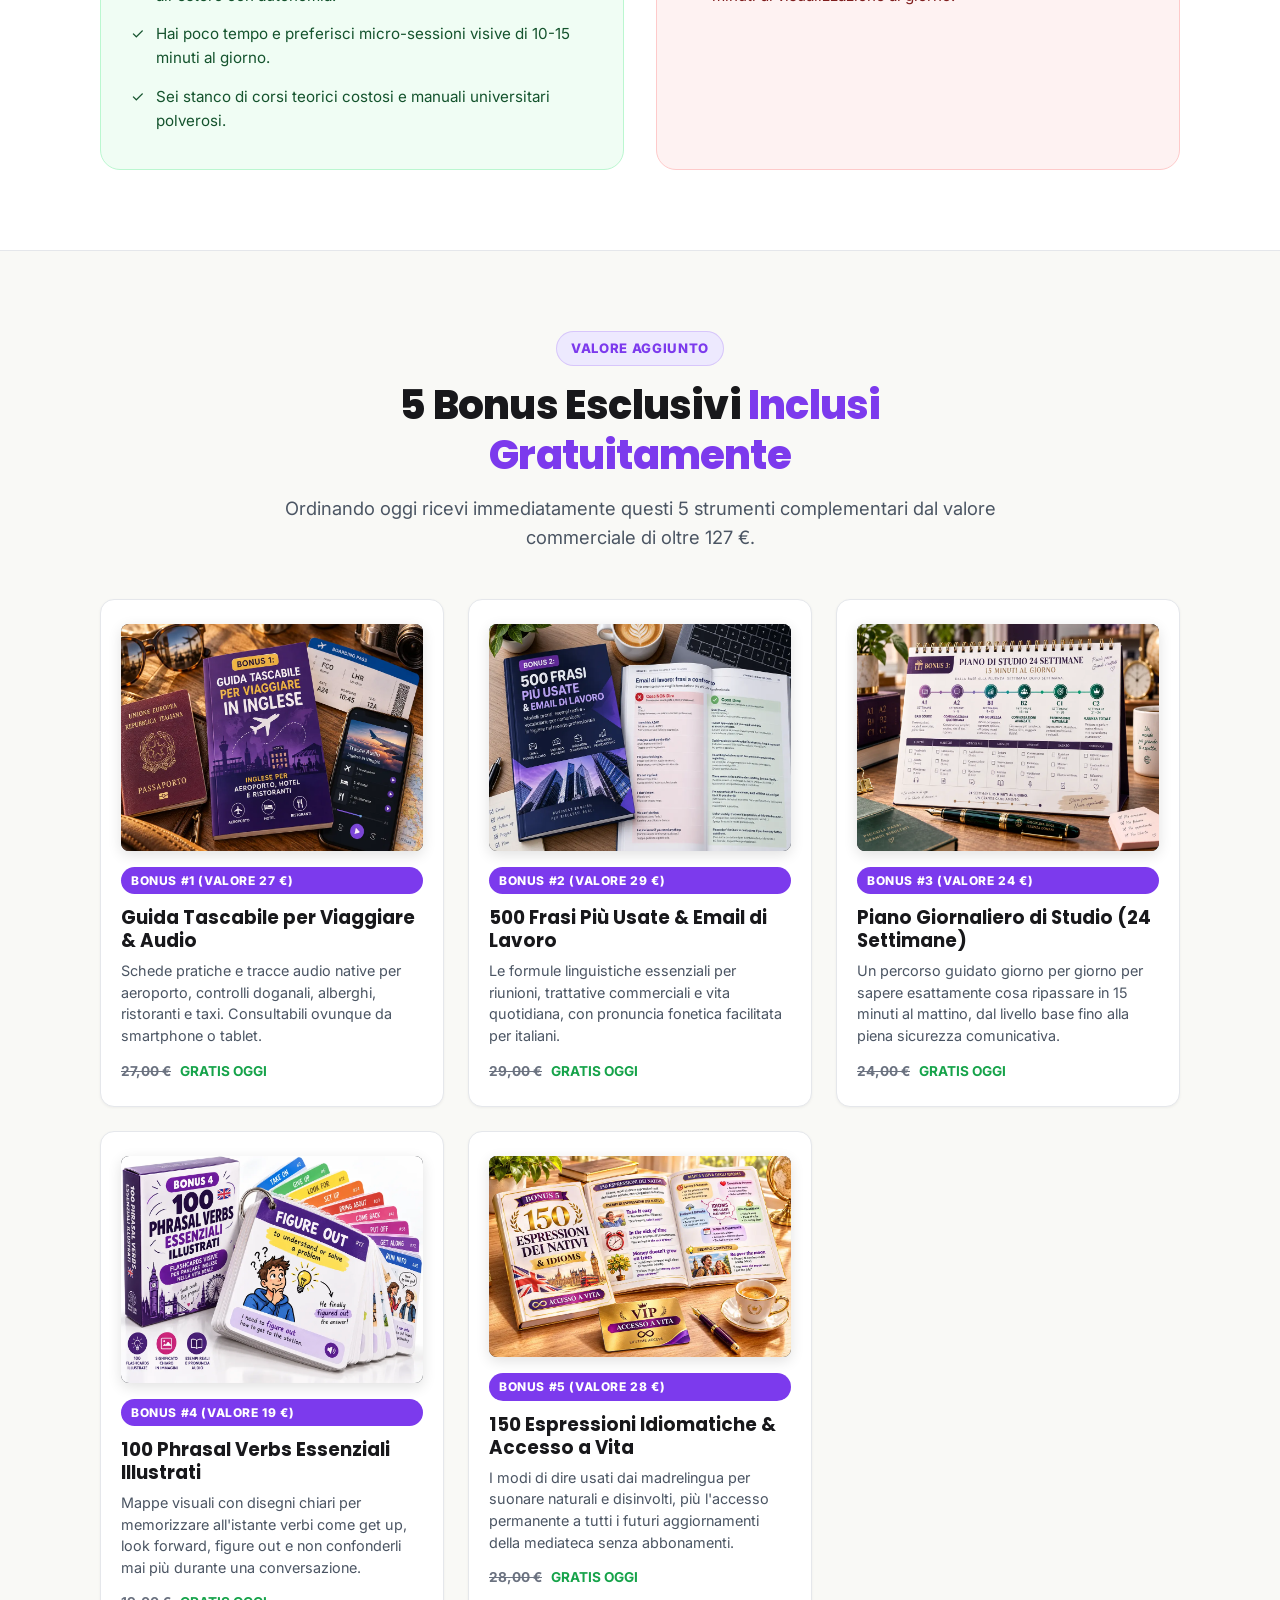
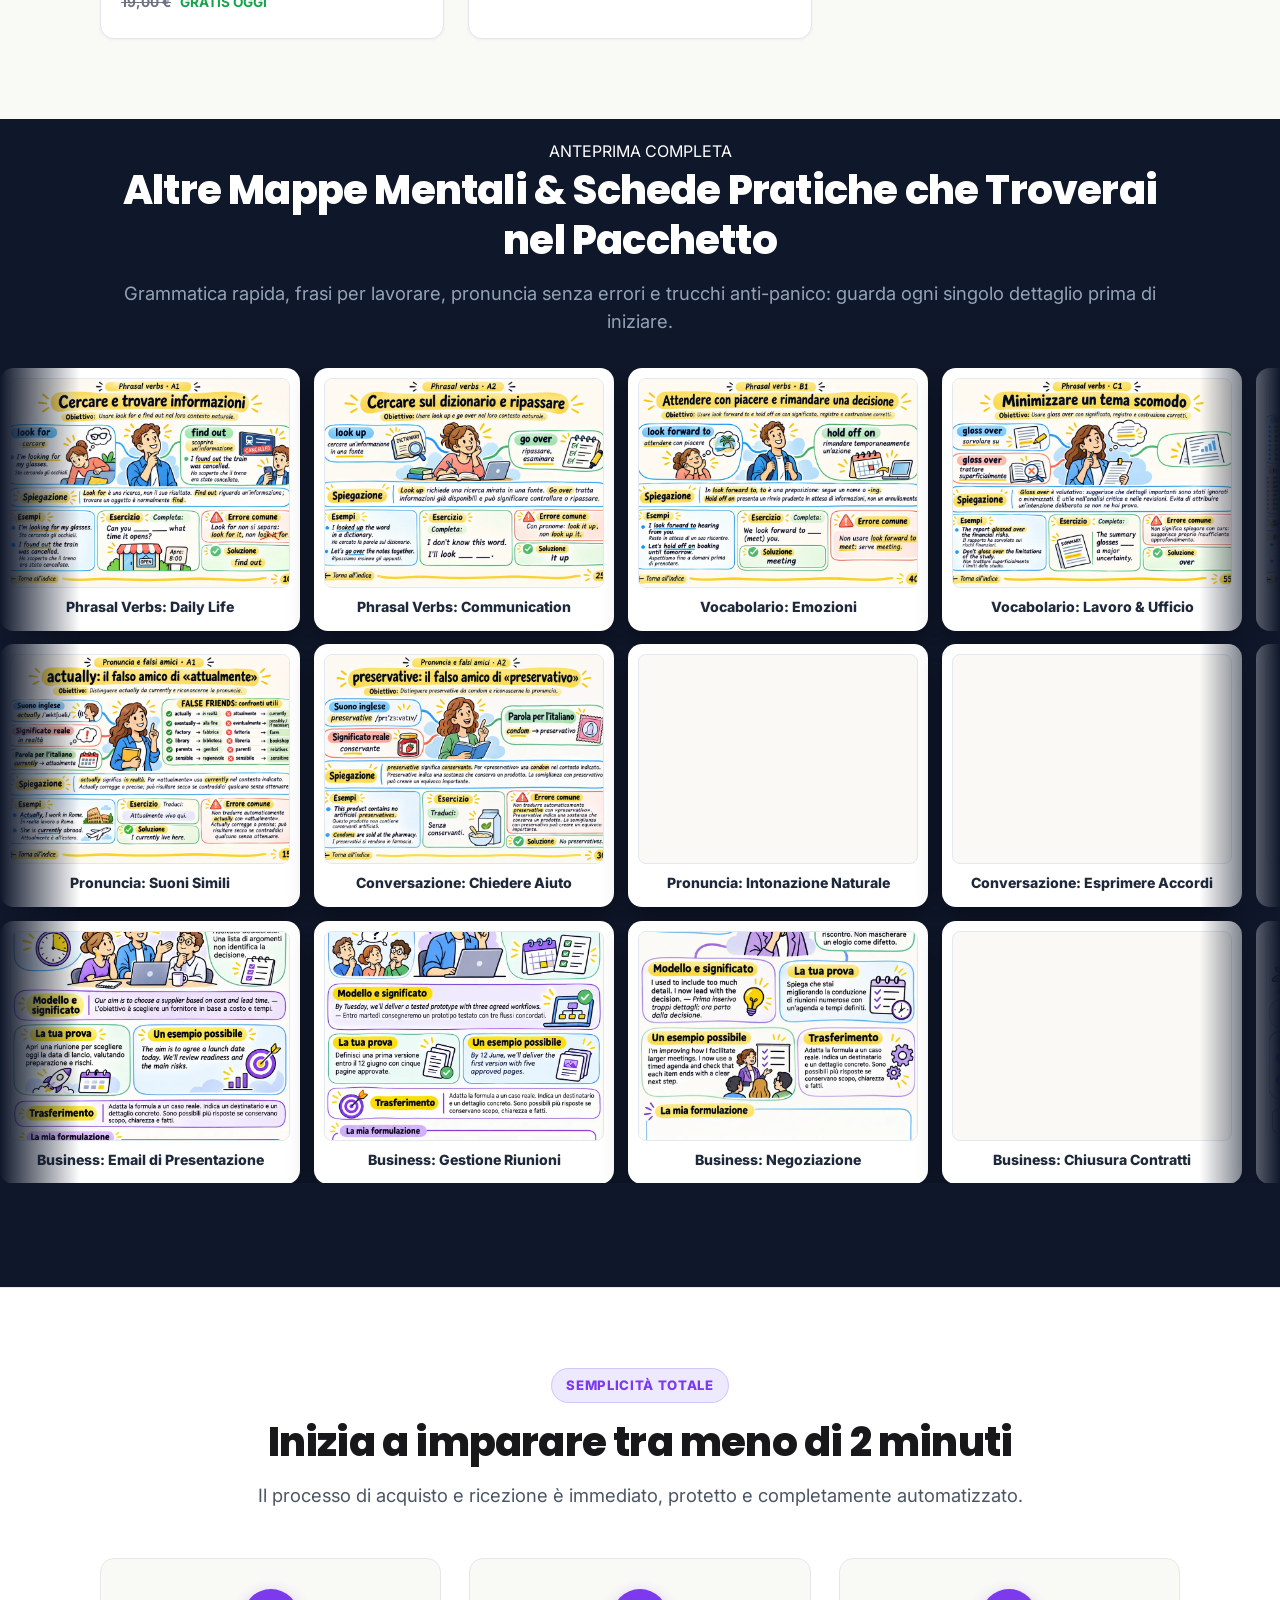
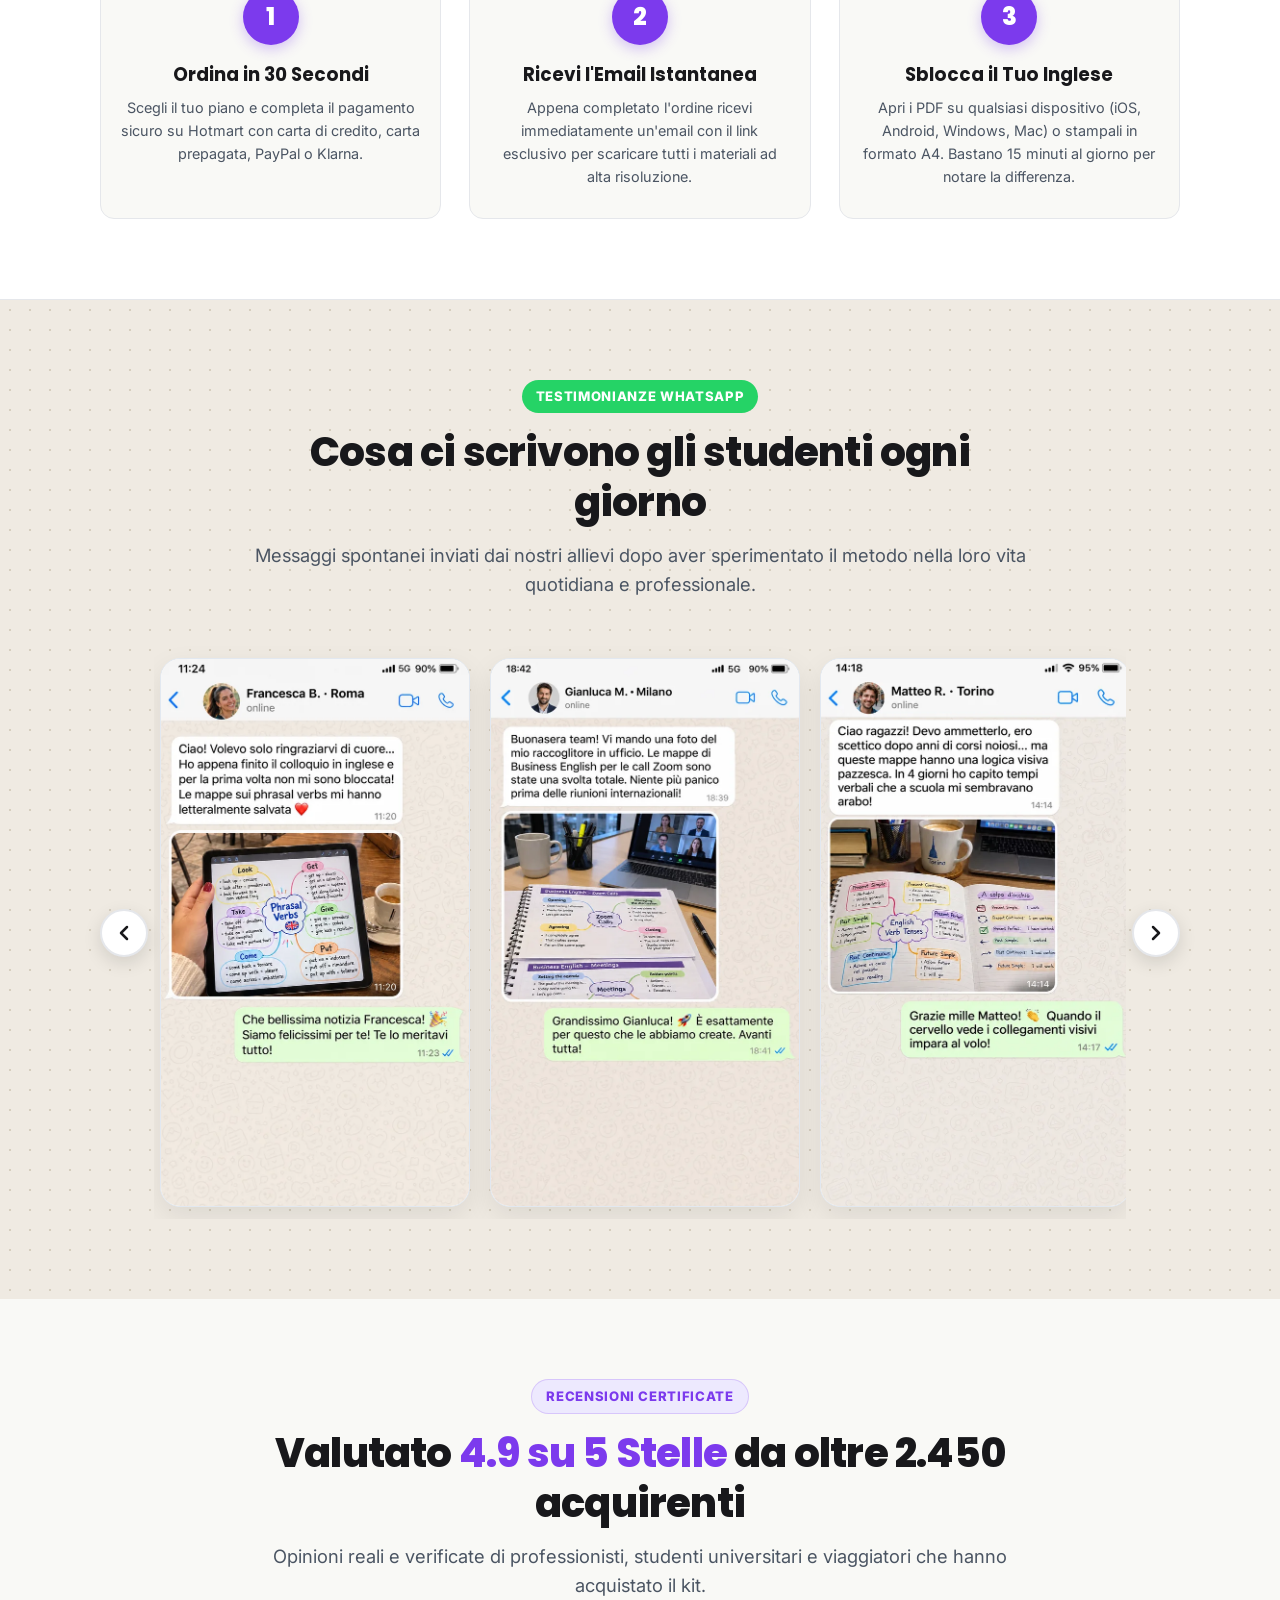
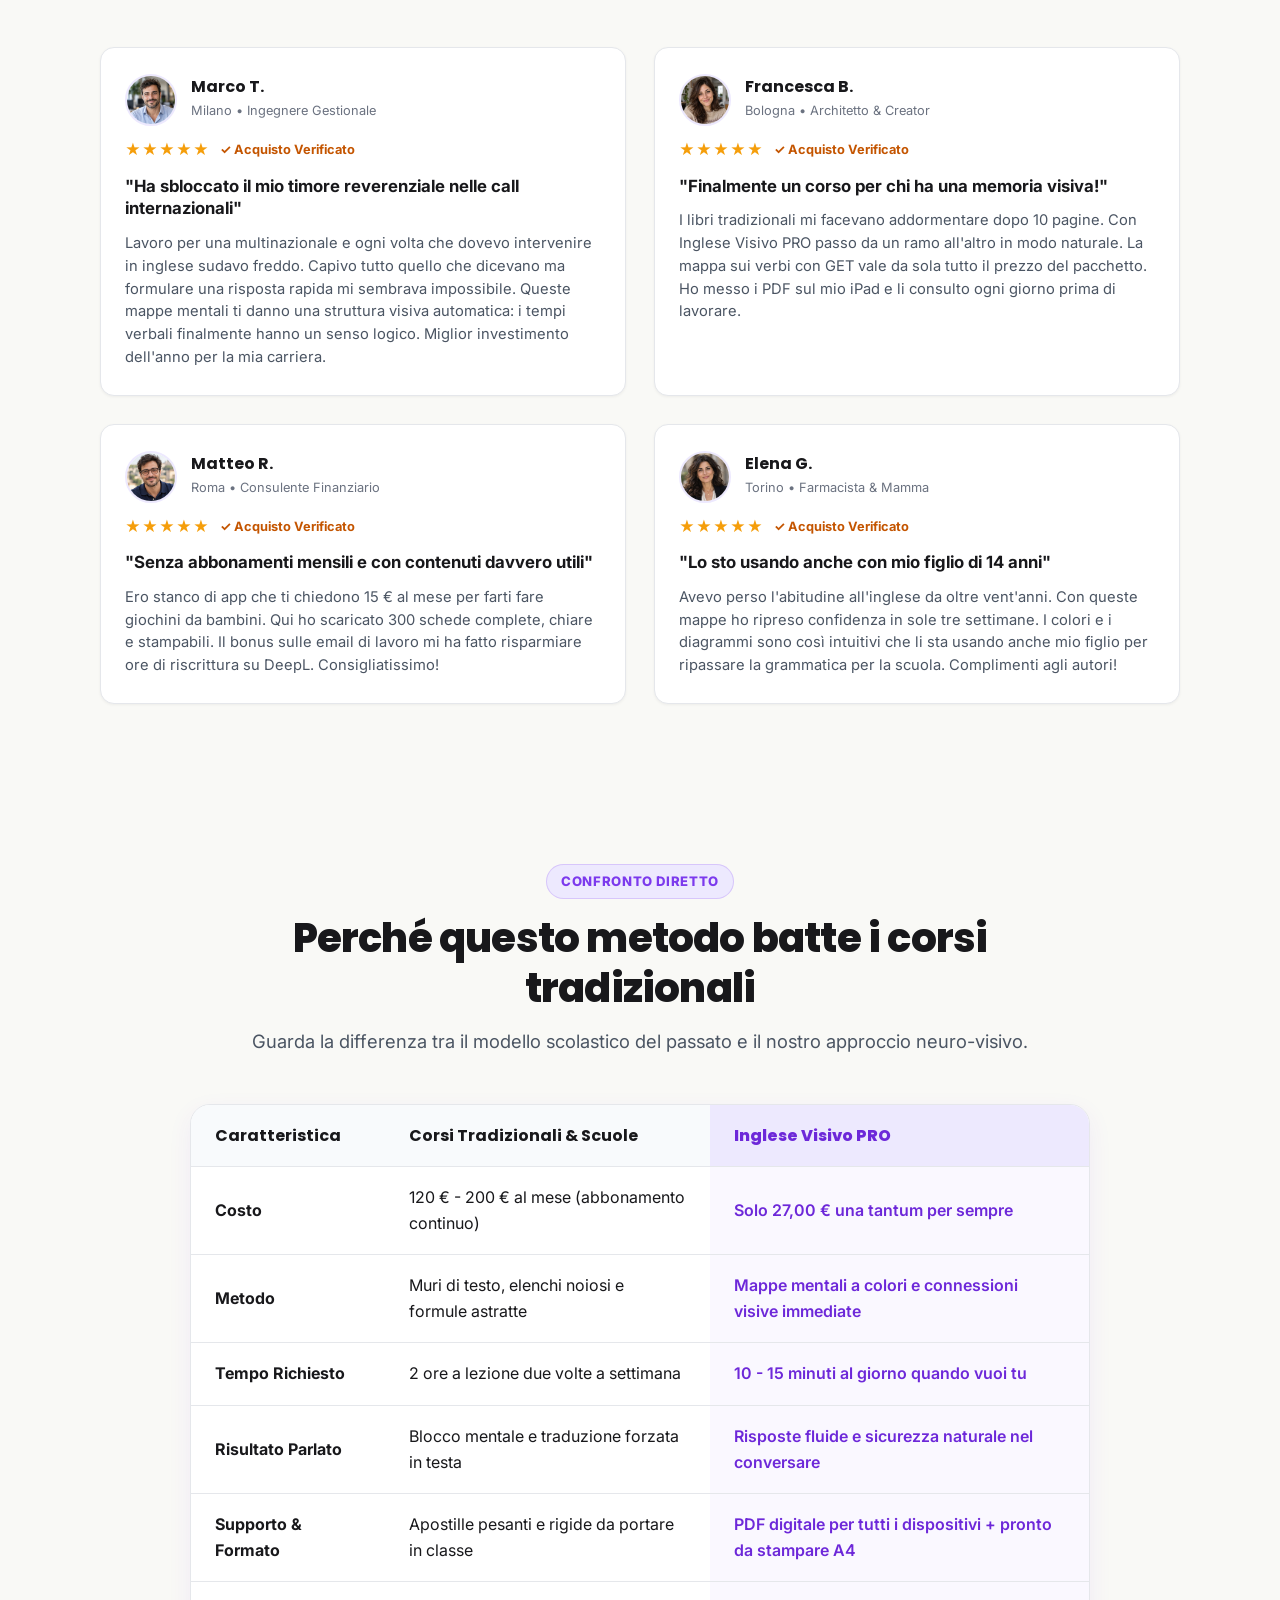
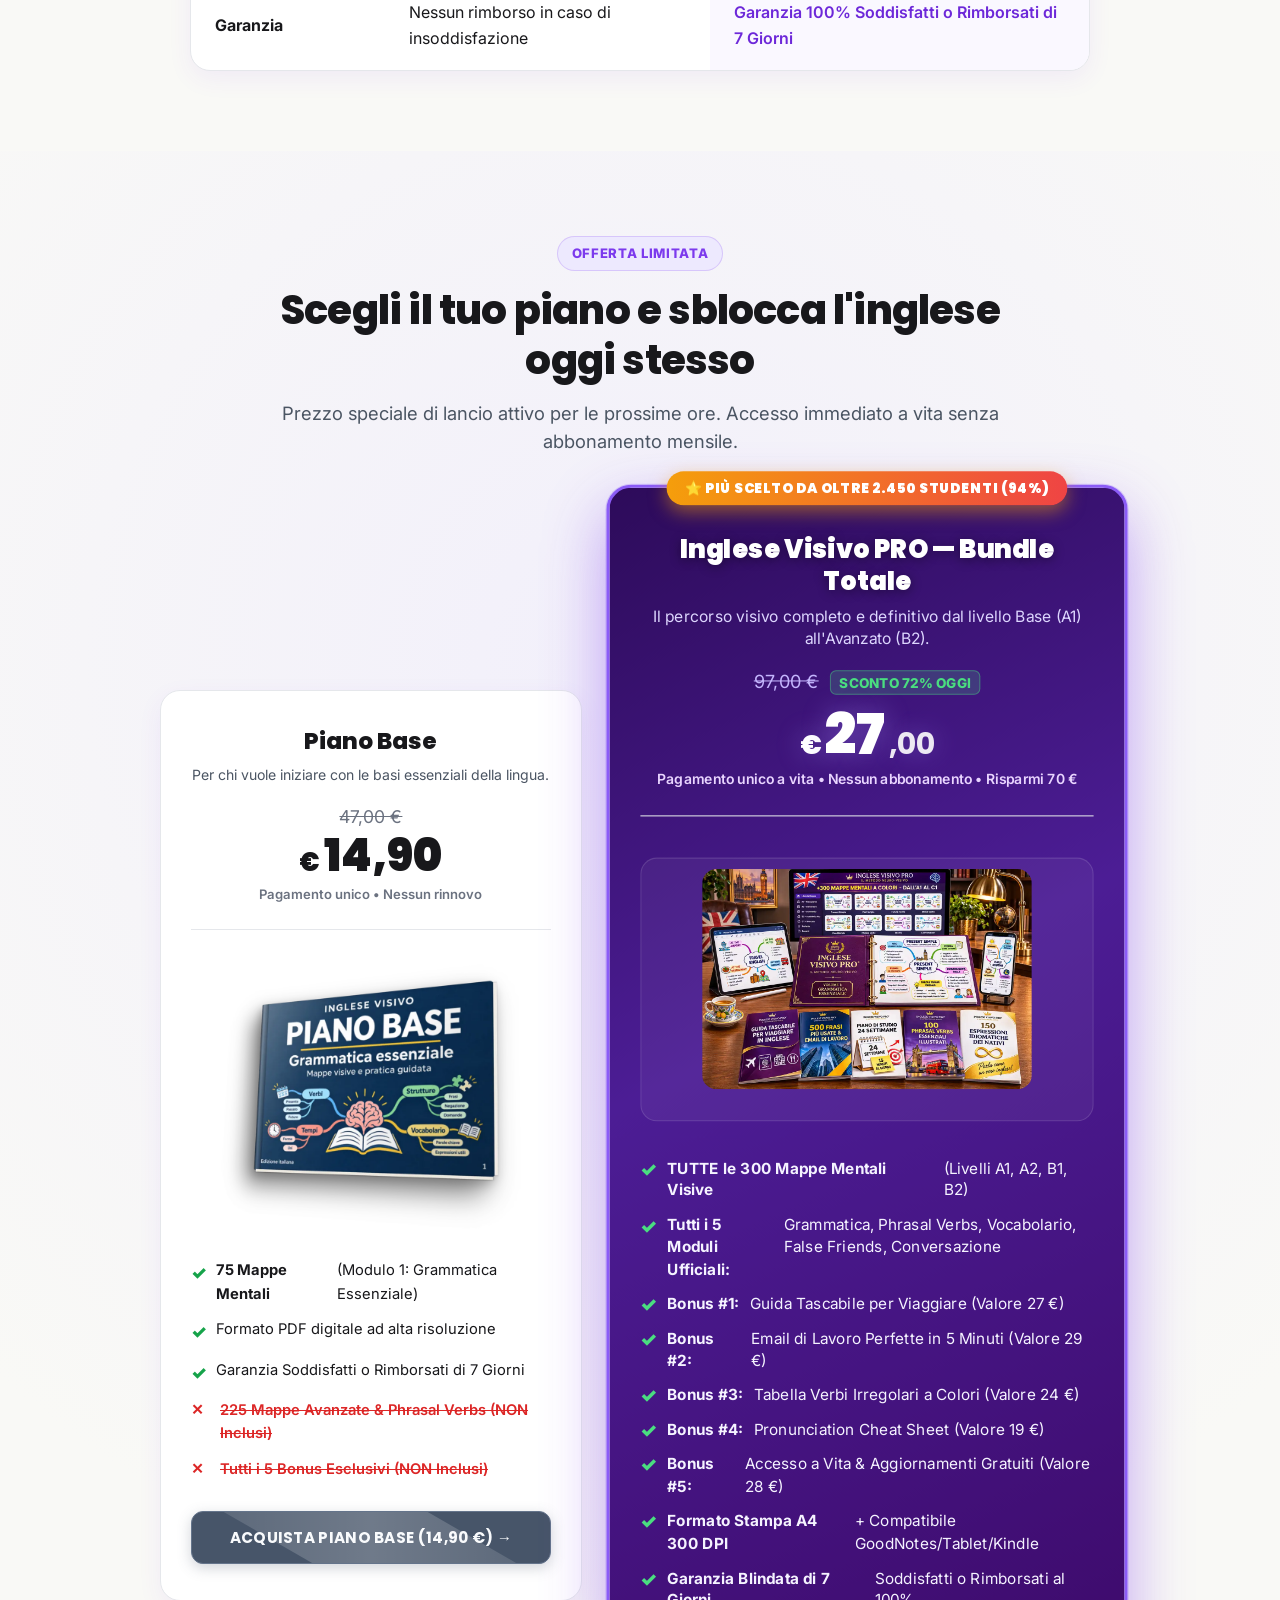
==== commit 1ef3a4cb: "perf: optimize Core Web Vitals, image lazy loading, LCP hero priority and bulletproof UTM pass-throu" ====
--- a/index.html
+++ b/index.html
@@ -1861,5 +1861,34 @@
     });
   </script>
 
+<script>
+(function() {
+  function passUtmsToCheckout() {
+    var search = window.location.search;
+    if (!search || search.length <= 1) return;
+    var params = new URLSearchParams(search.substring(1));
+    var links = document.querySelectorAll('a[data-utmify-checkout="true"], a[href*="checkout."]');
+    links.forEach(function(a) {
+      try {
+        var url = new URL(a.href, window.location.origin);
+        params.forEach(function(val, key) {
+          if (!url.searchParams.has(key)) {
+            url.searchParams.set(key, val);
+          }
+        });
+        a.href = url.toString();
+        a.setAttribute('target', '_self');
+        a.setAttribute('data-utmify-checkout', 'true');
+      } catch(e) {}
+    });
+  }
+  if (document.readyState === 'loading') {
+    document.addEventListener('DOMContentLoaded', passUtmsToCheckout);
+  } else {
+    passUtmsToCheckout();
+  }
+  window.addEventListener('load', passUtmsToCheckout);
+})();
+</script>
 </body>
 </html>
